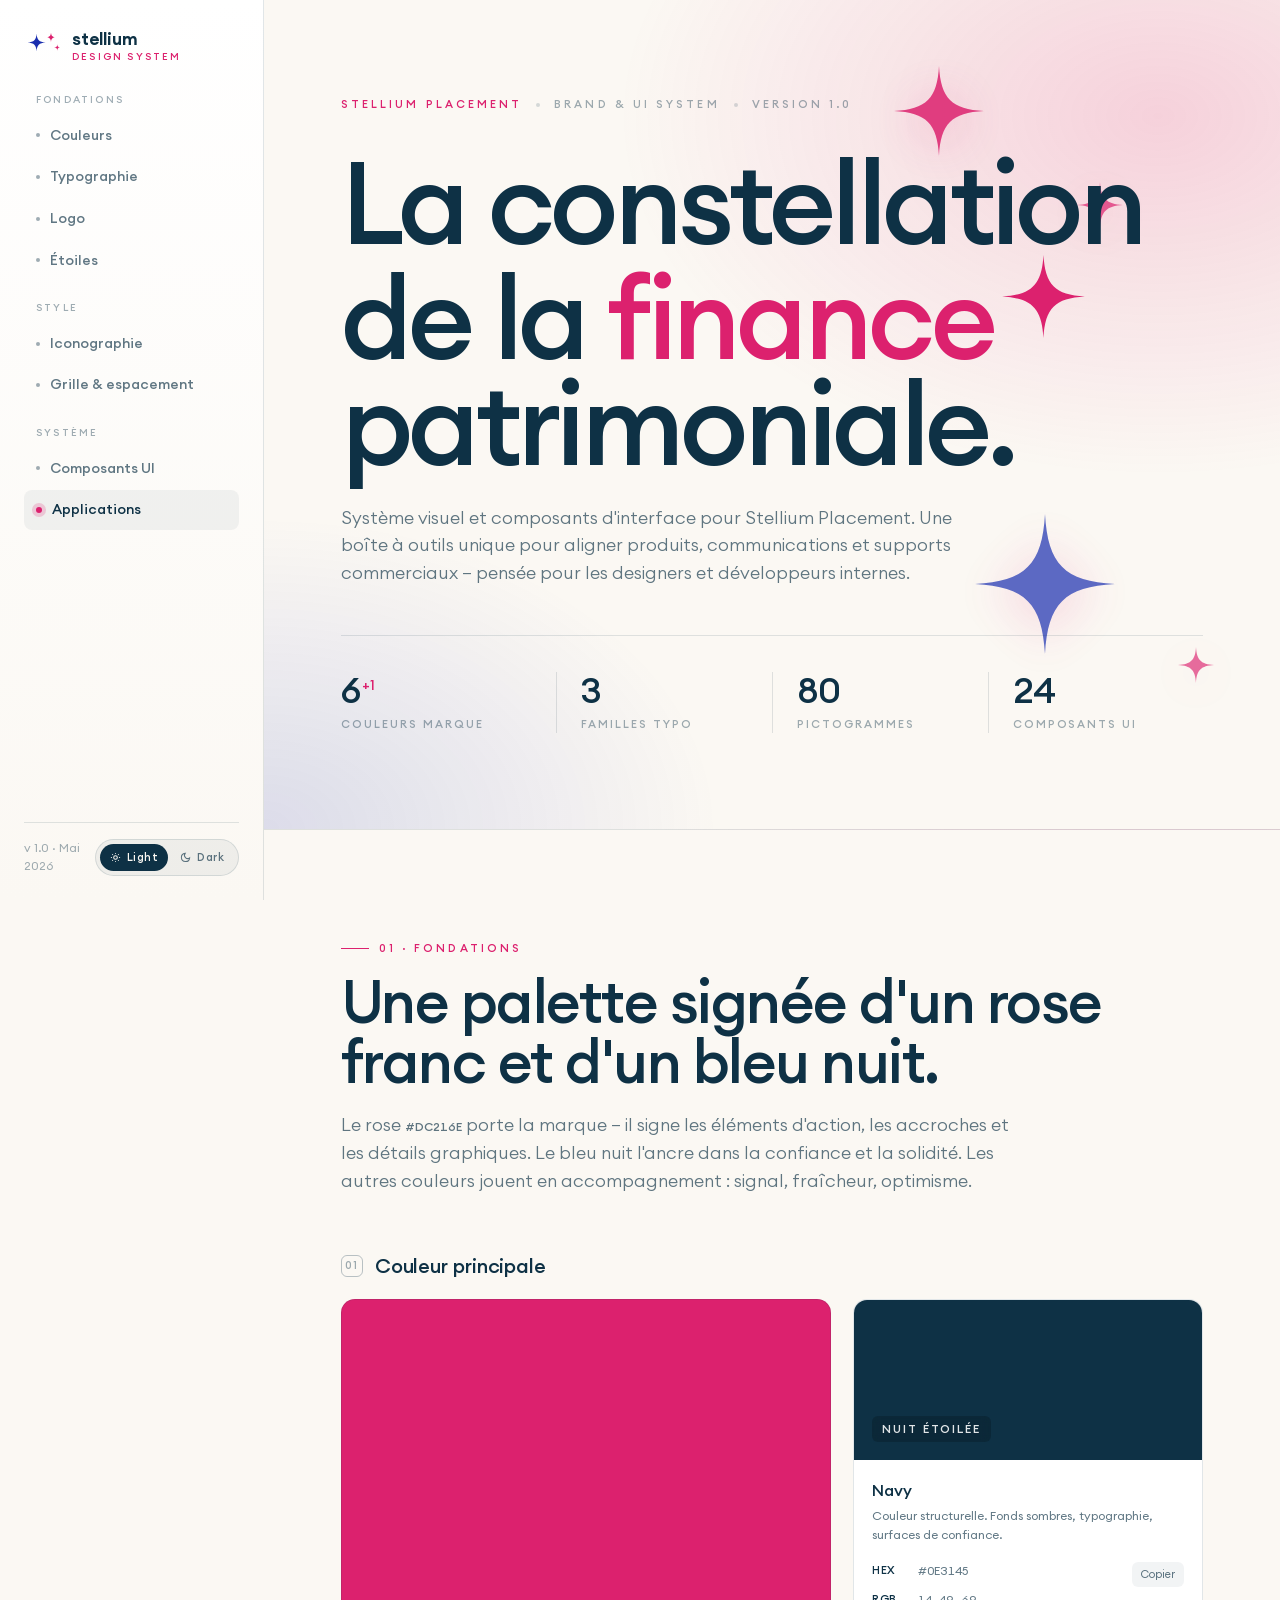
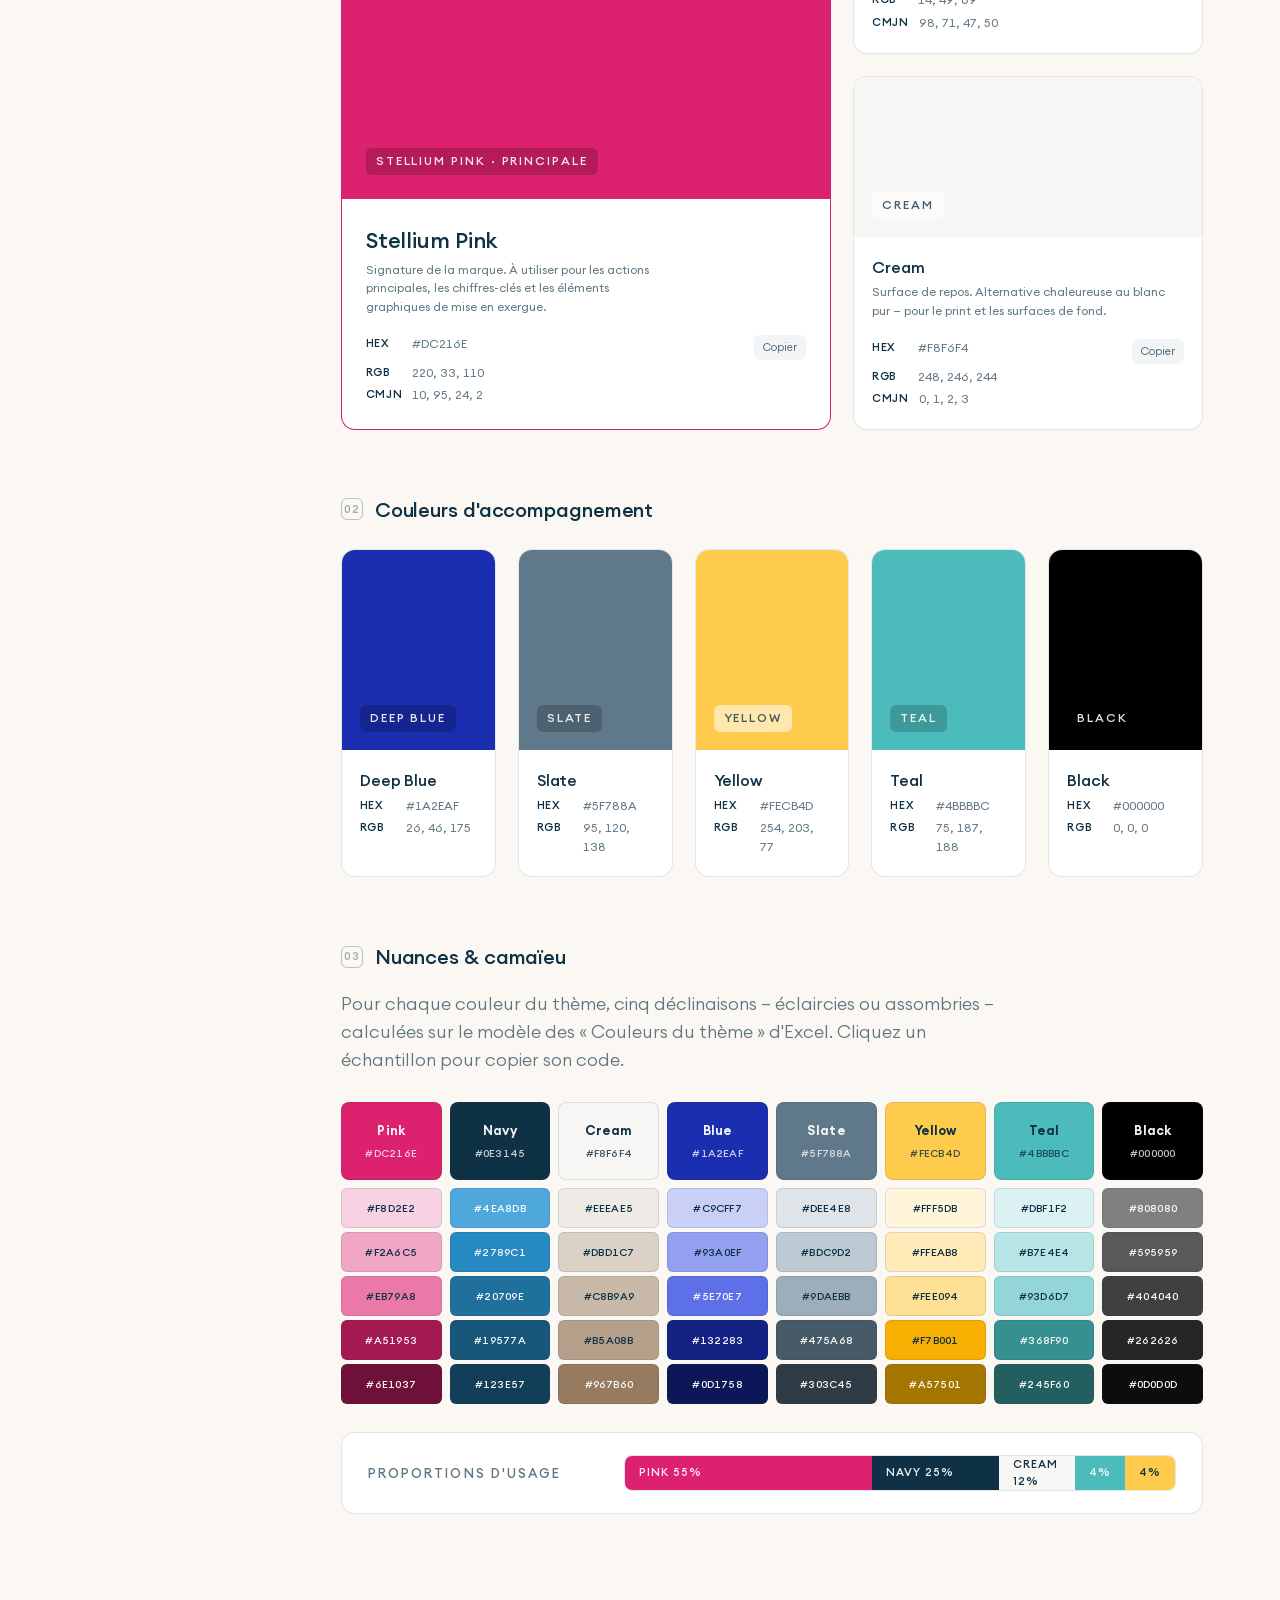
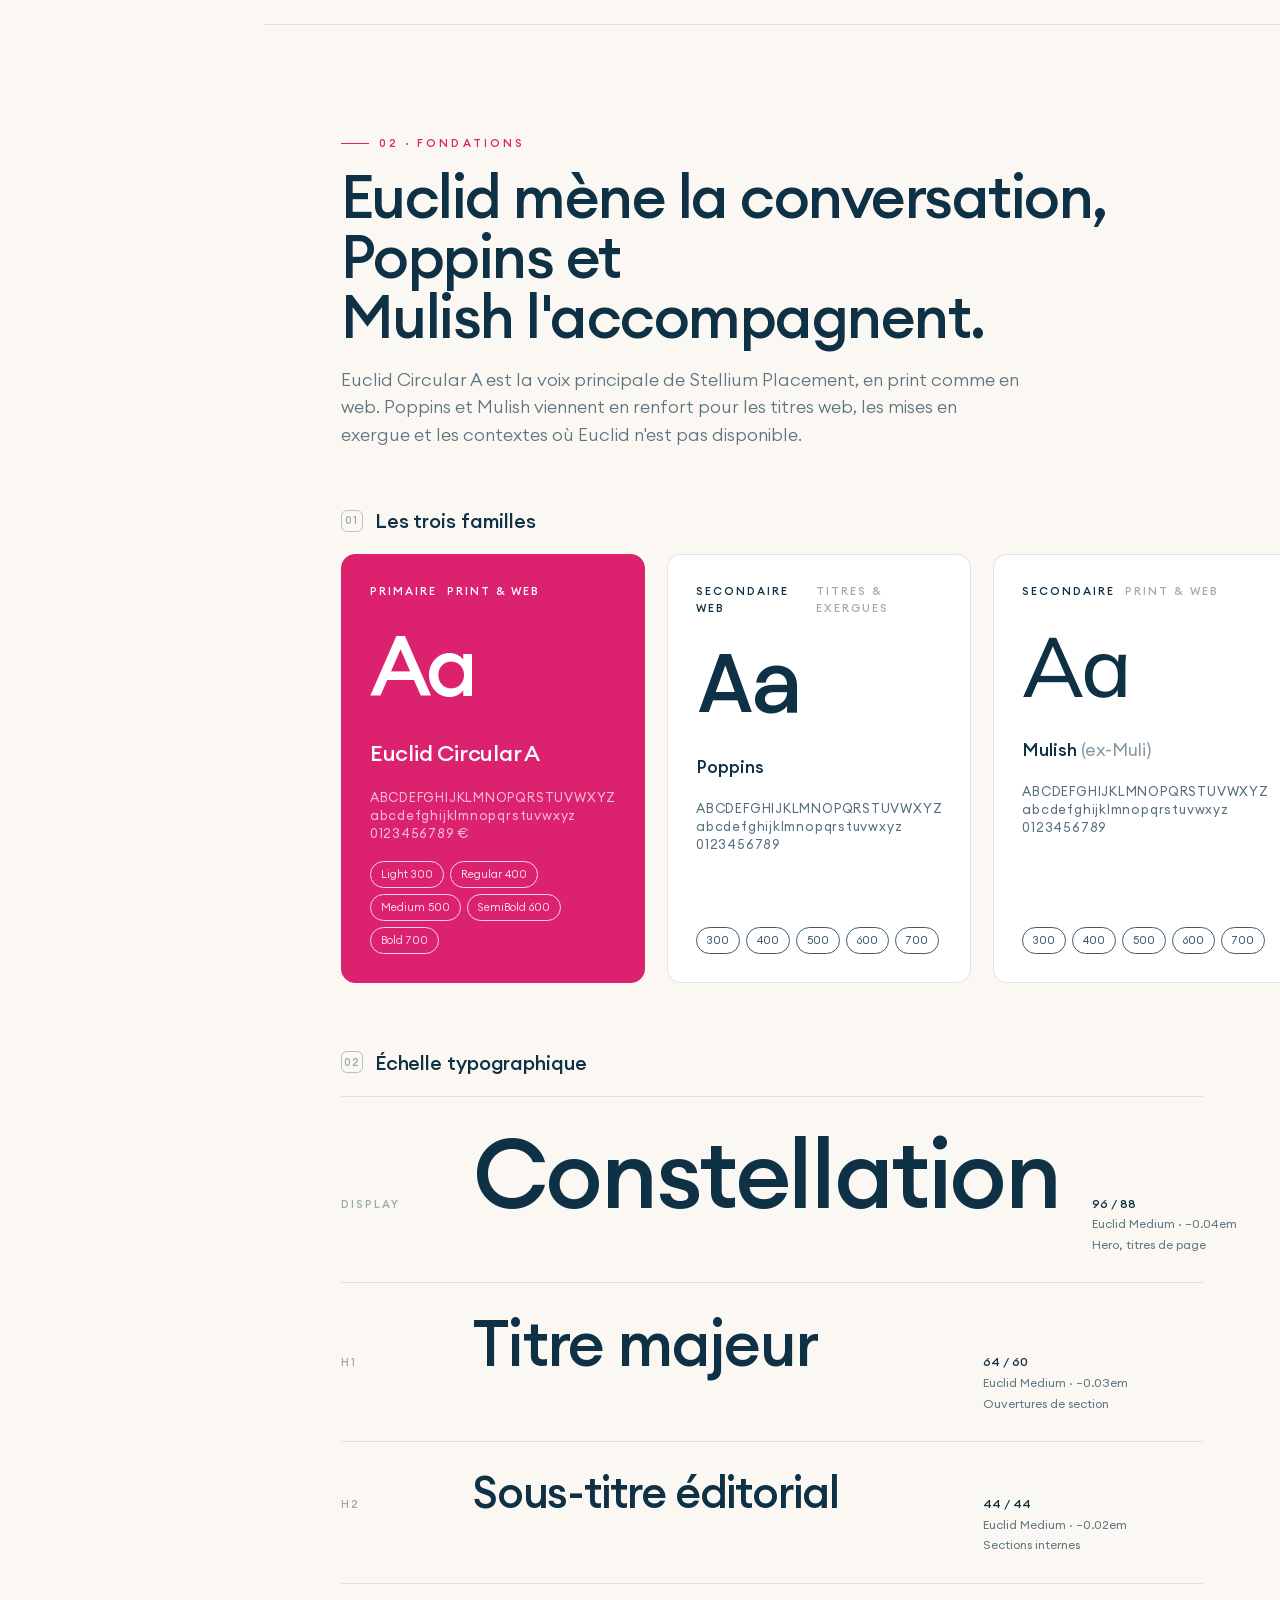
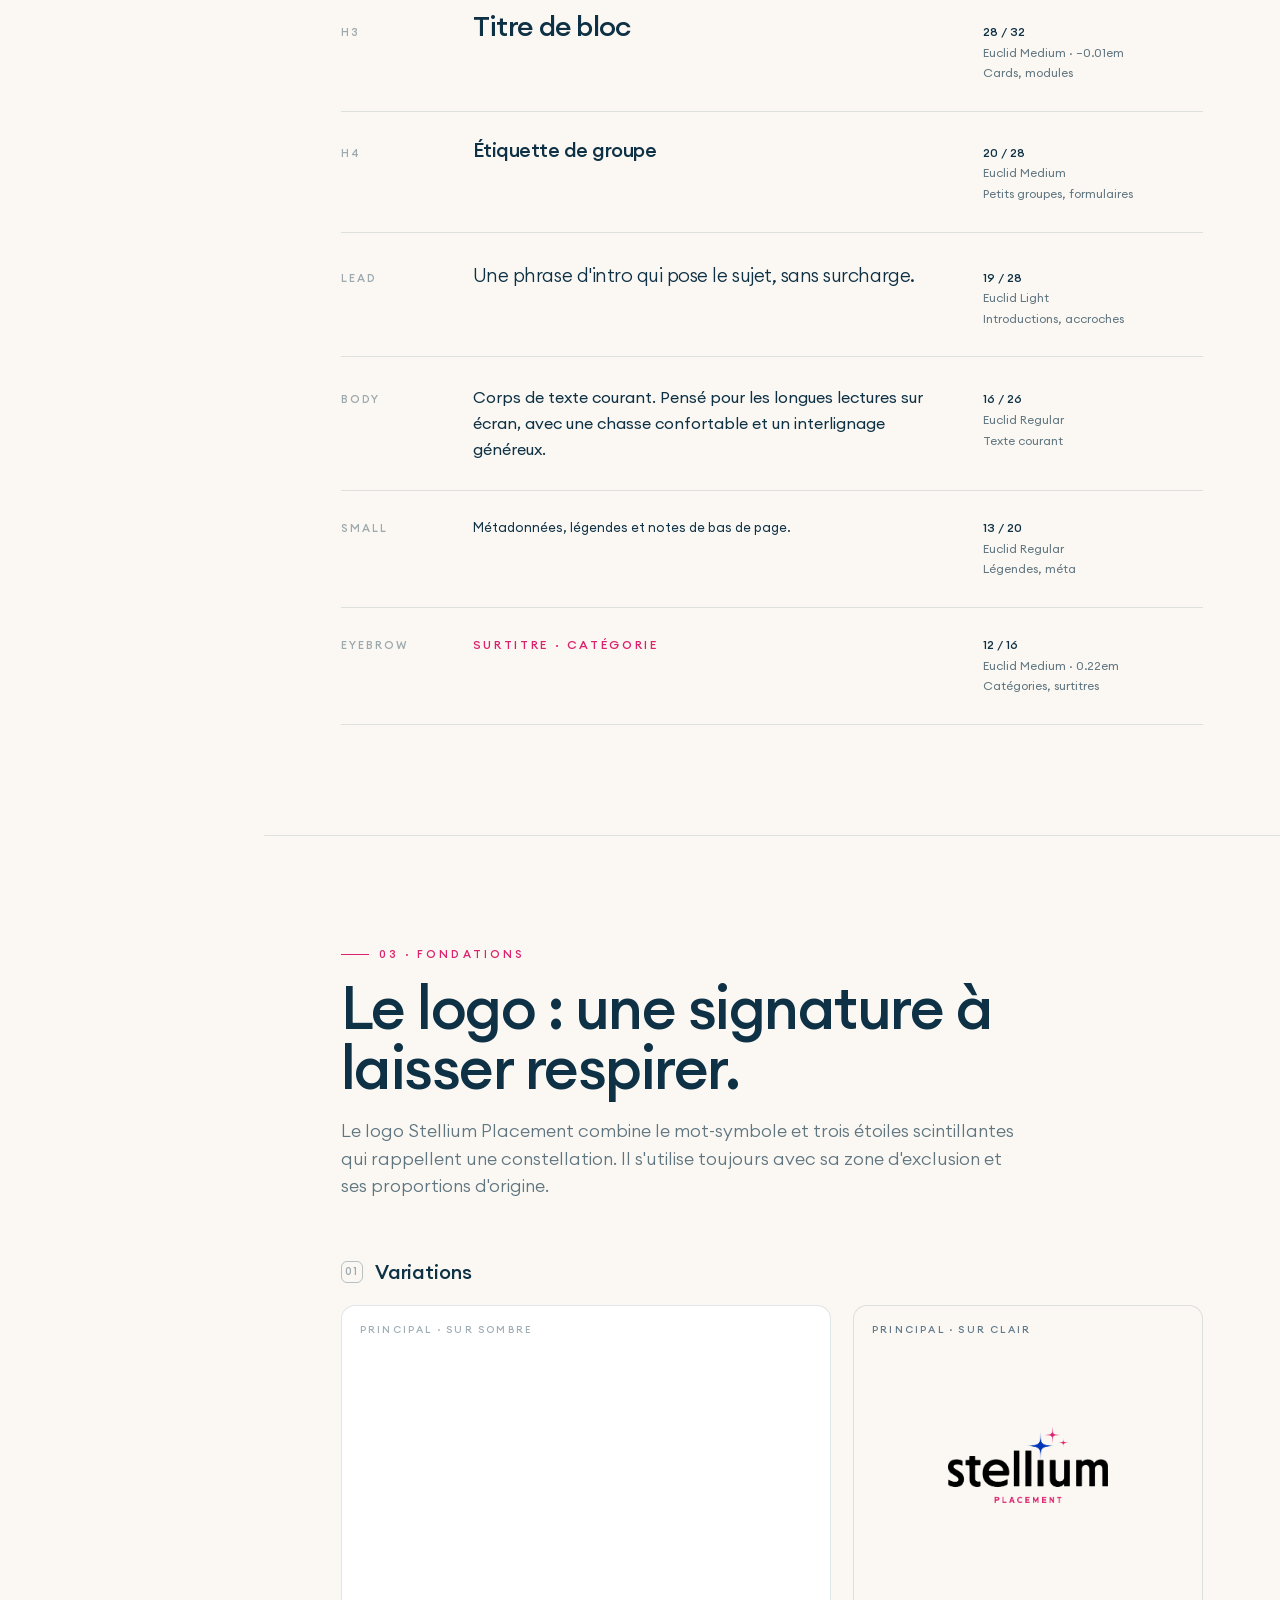
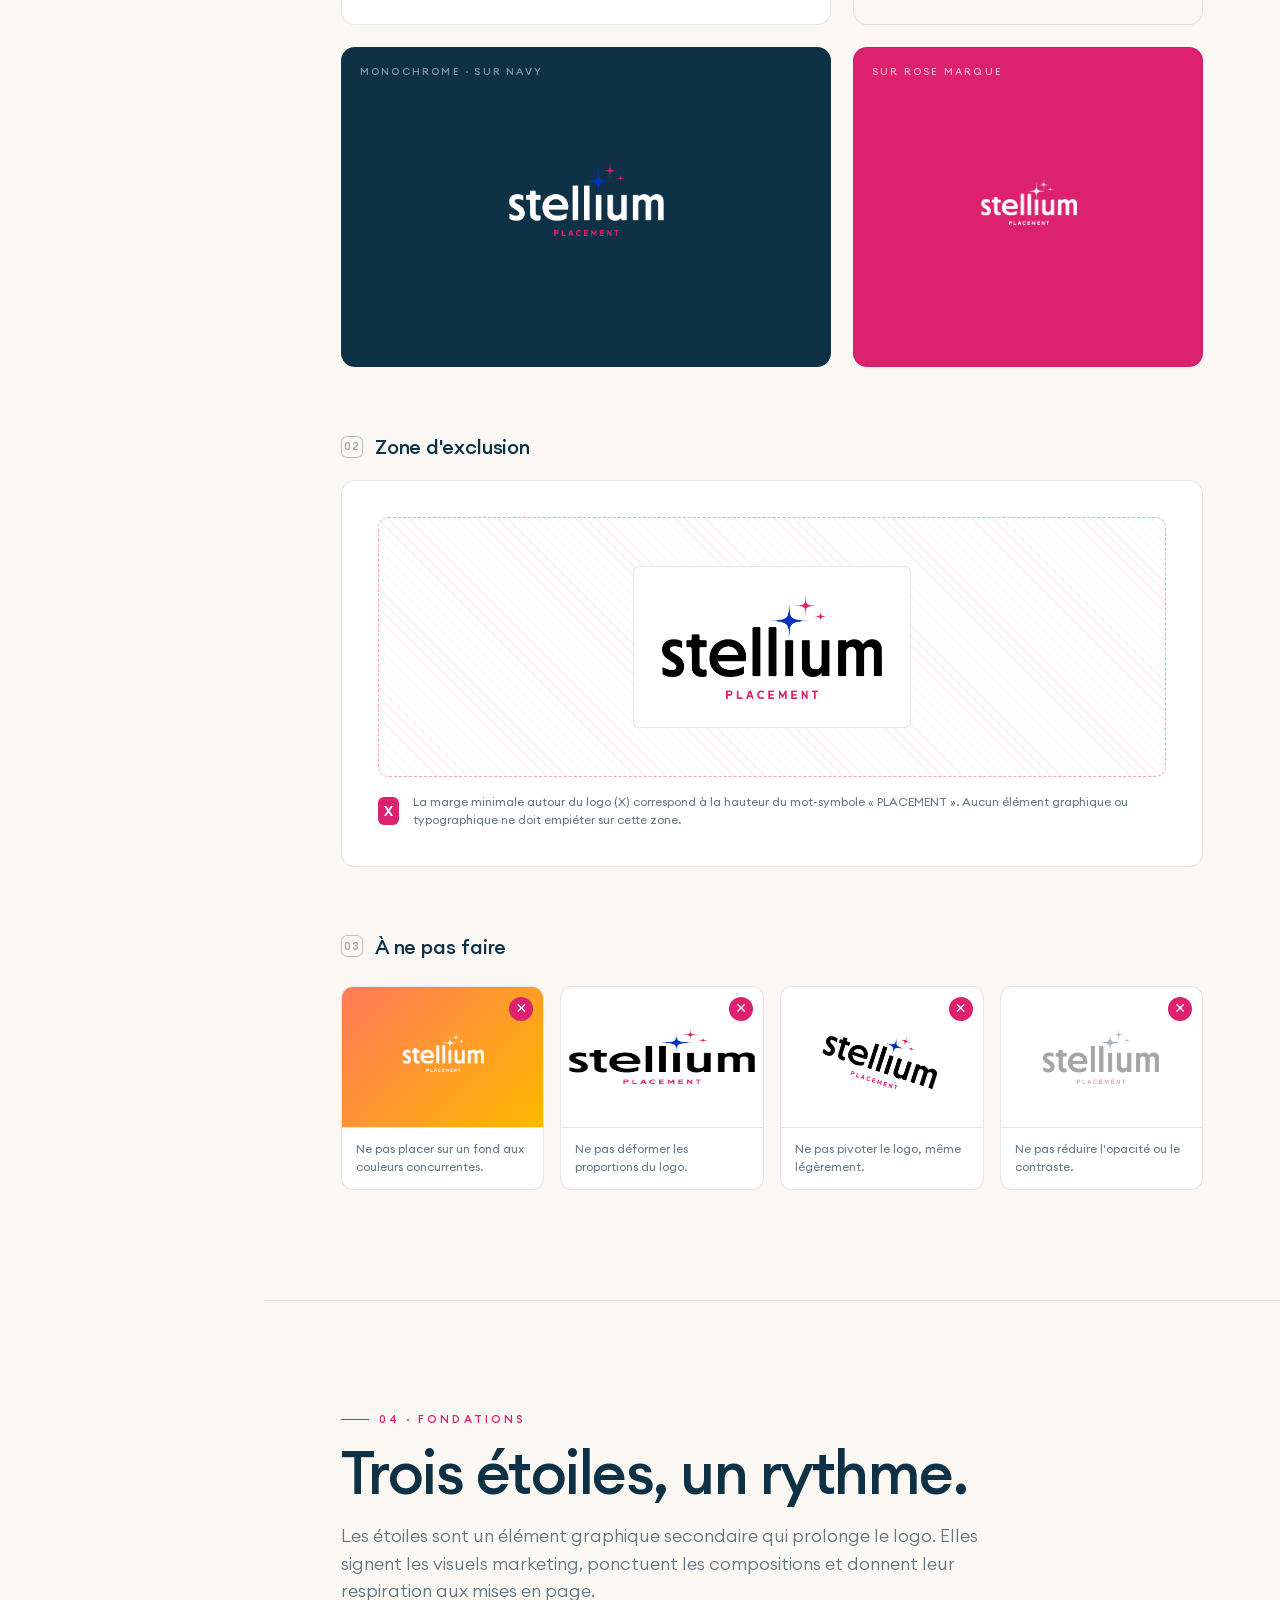
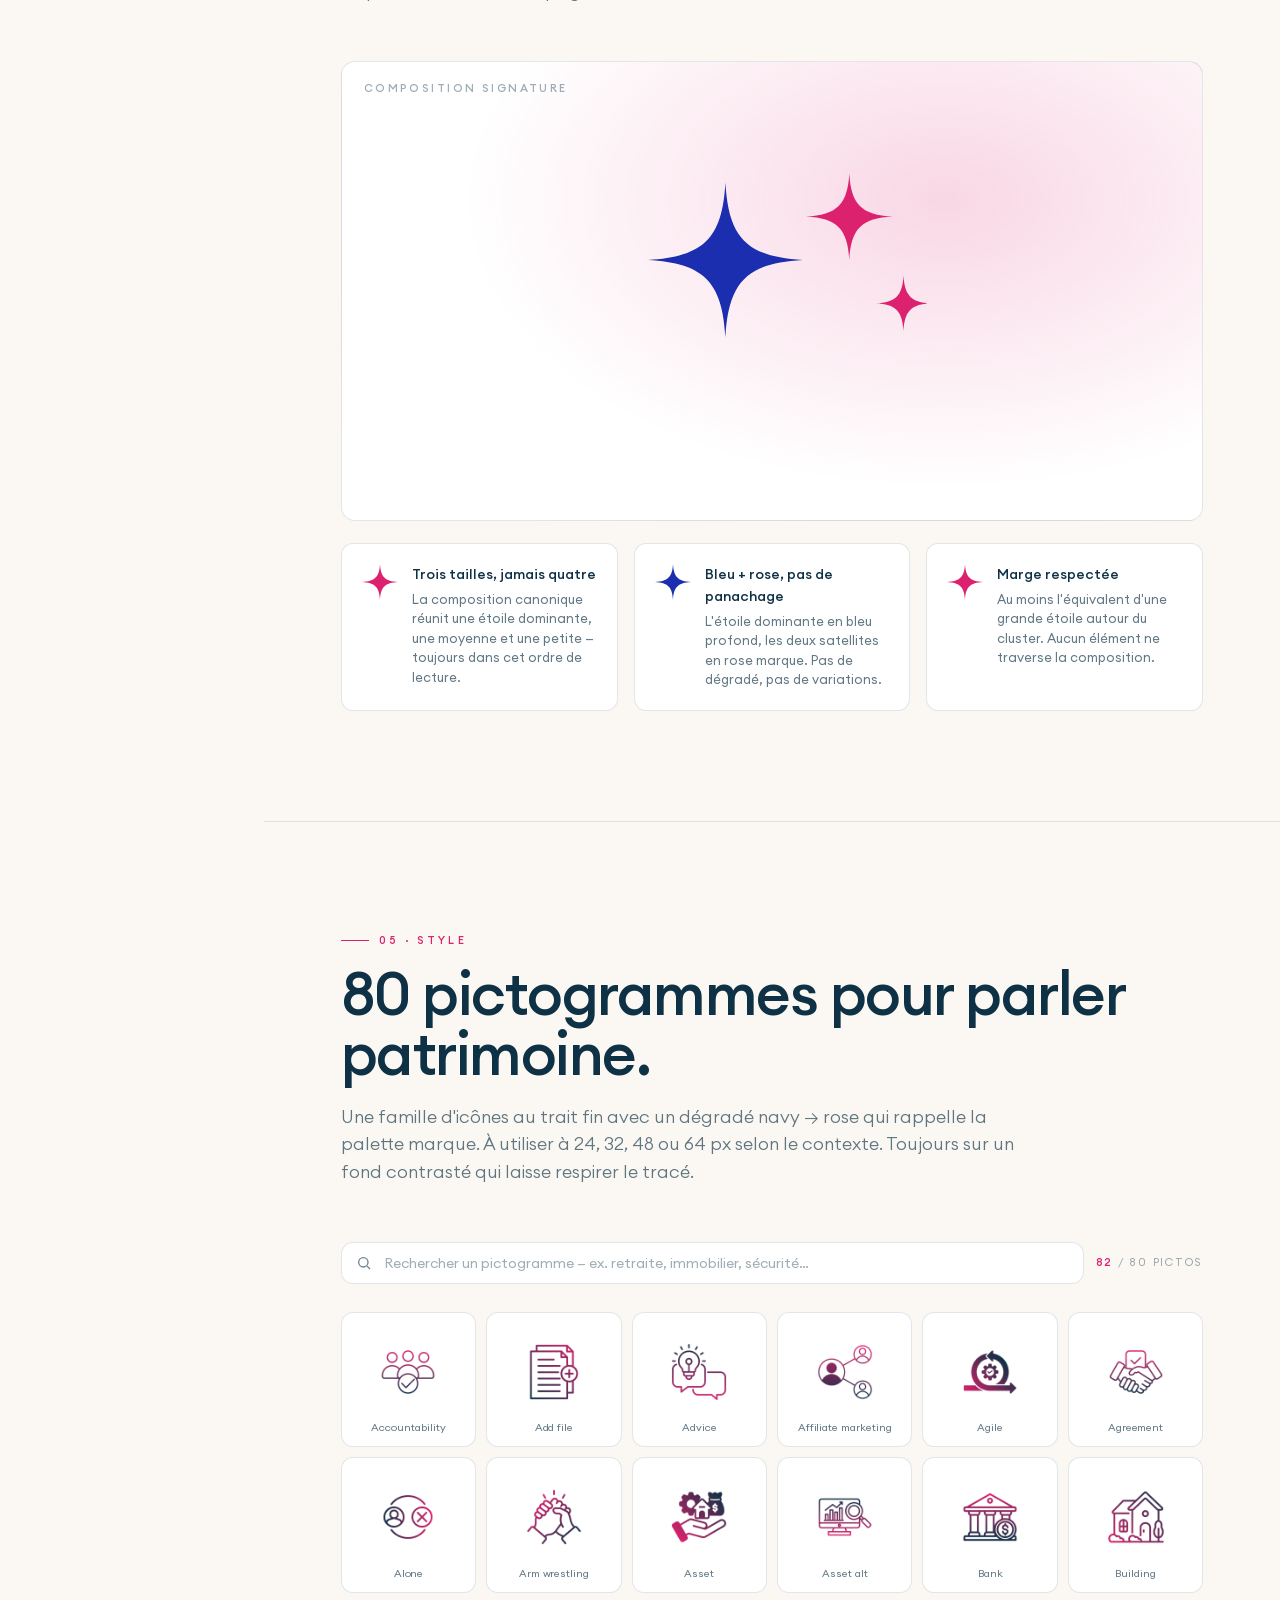
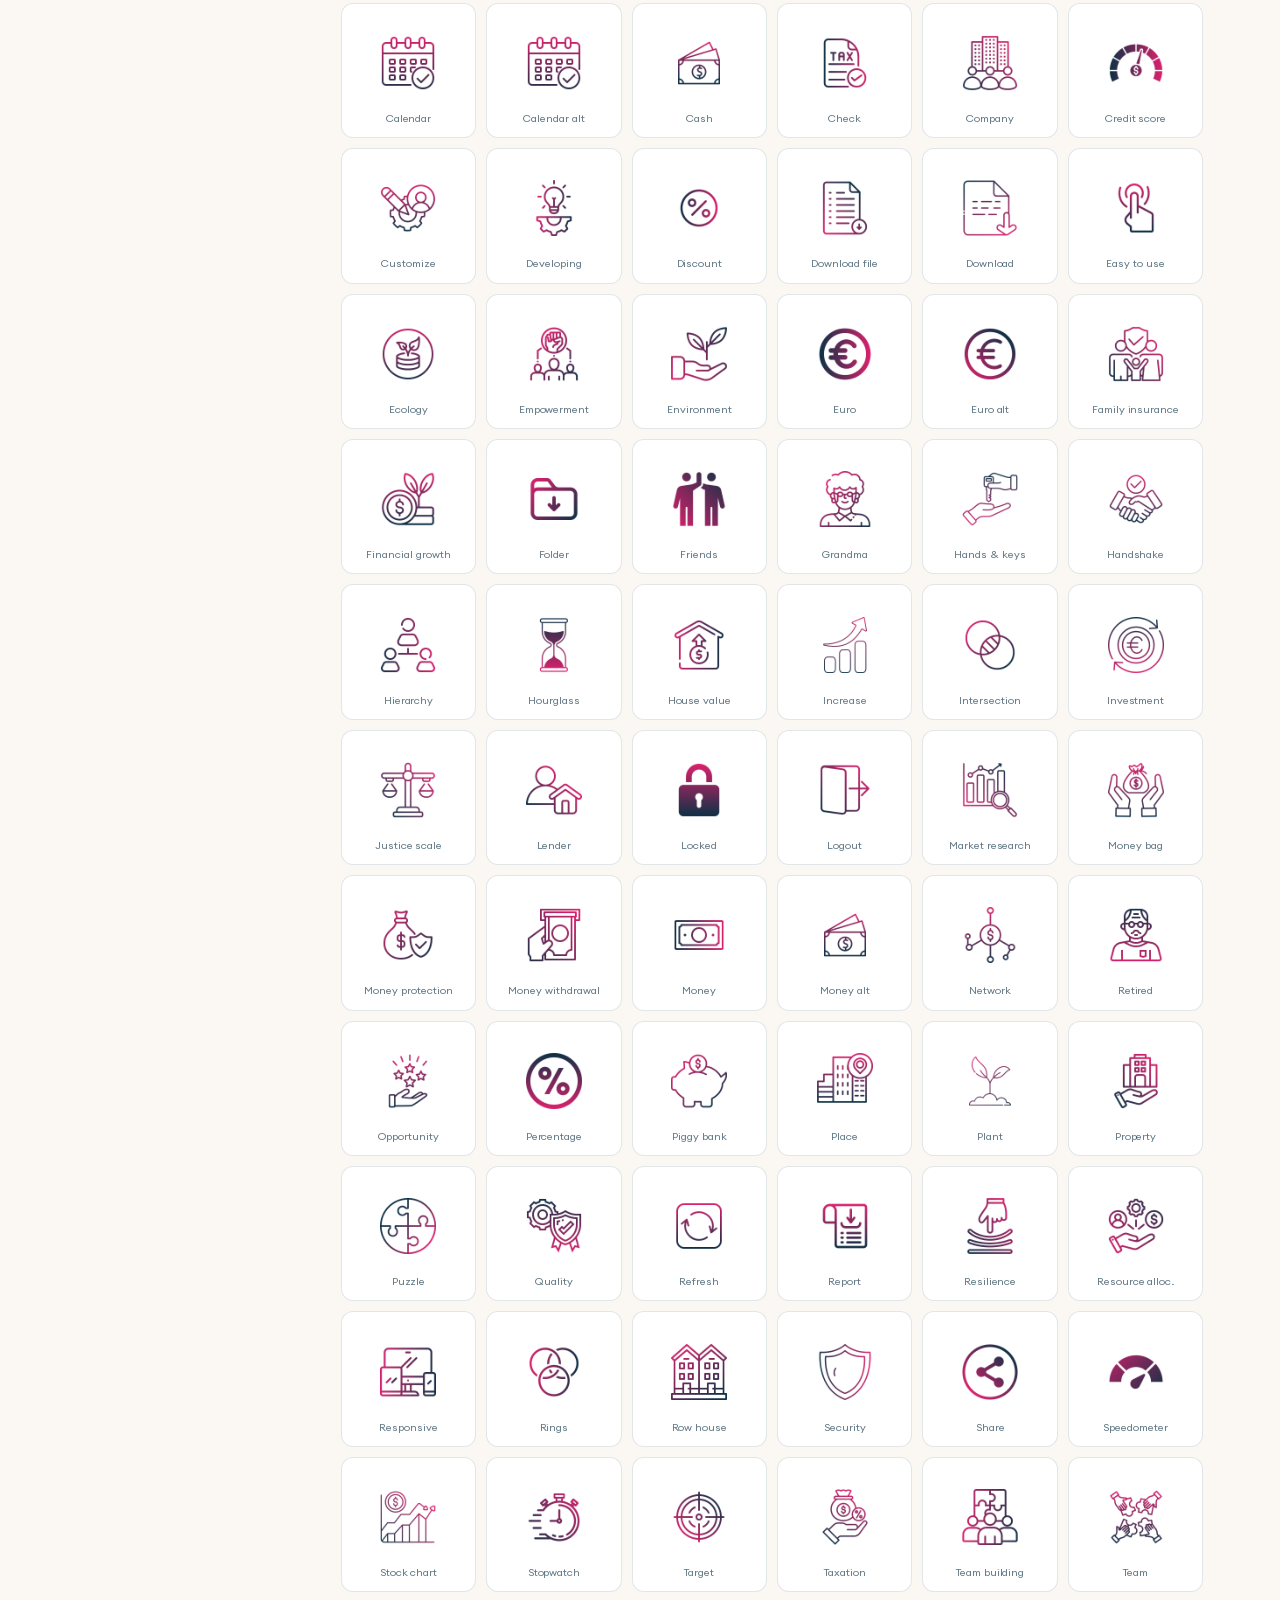
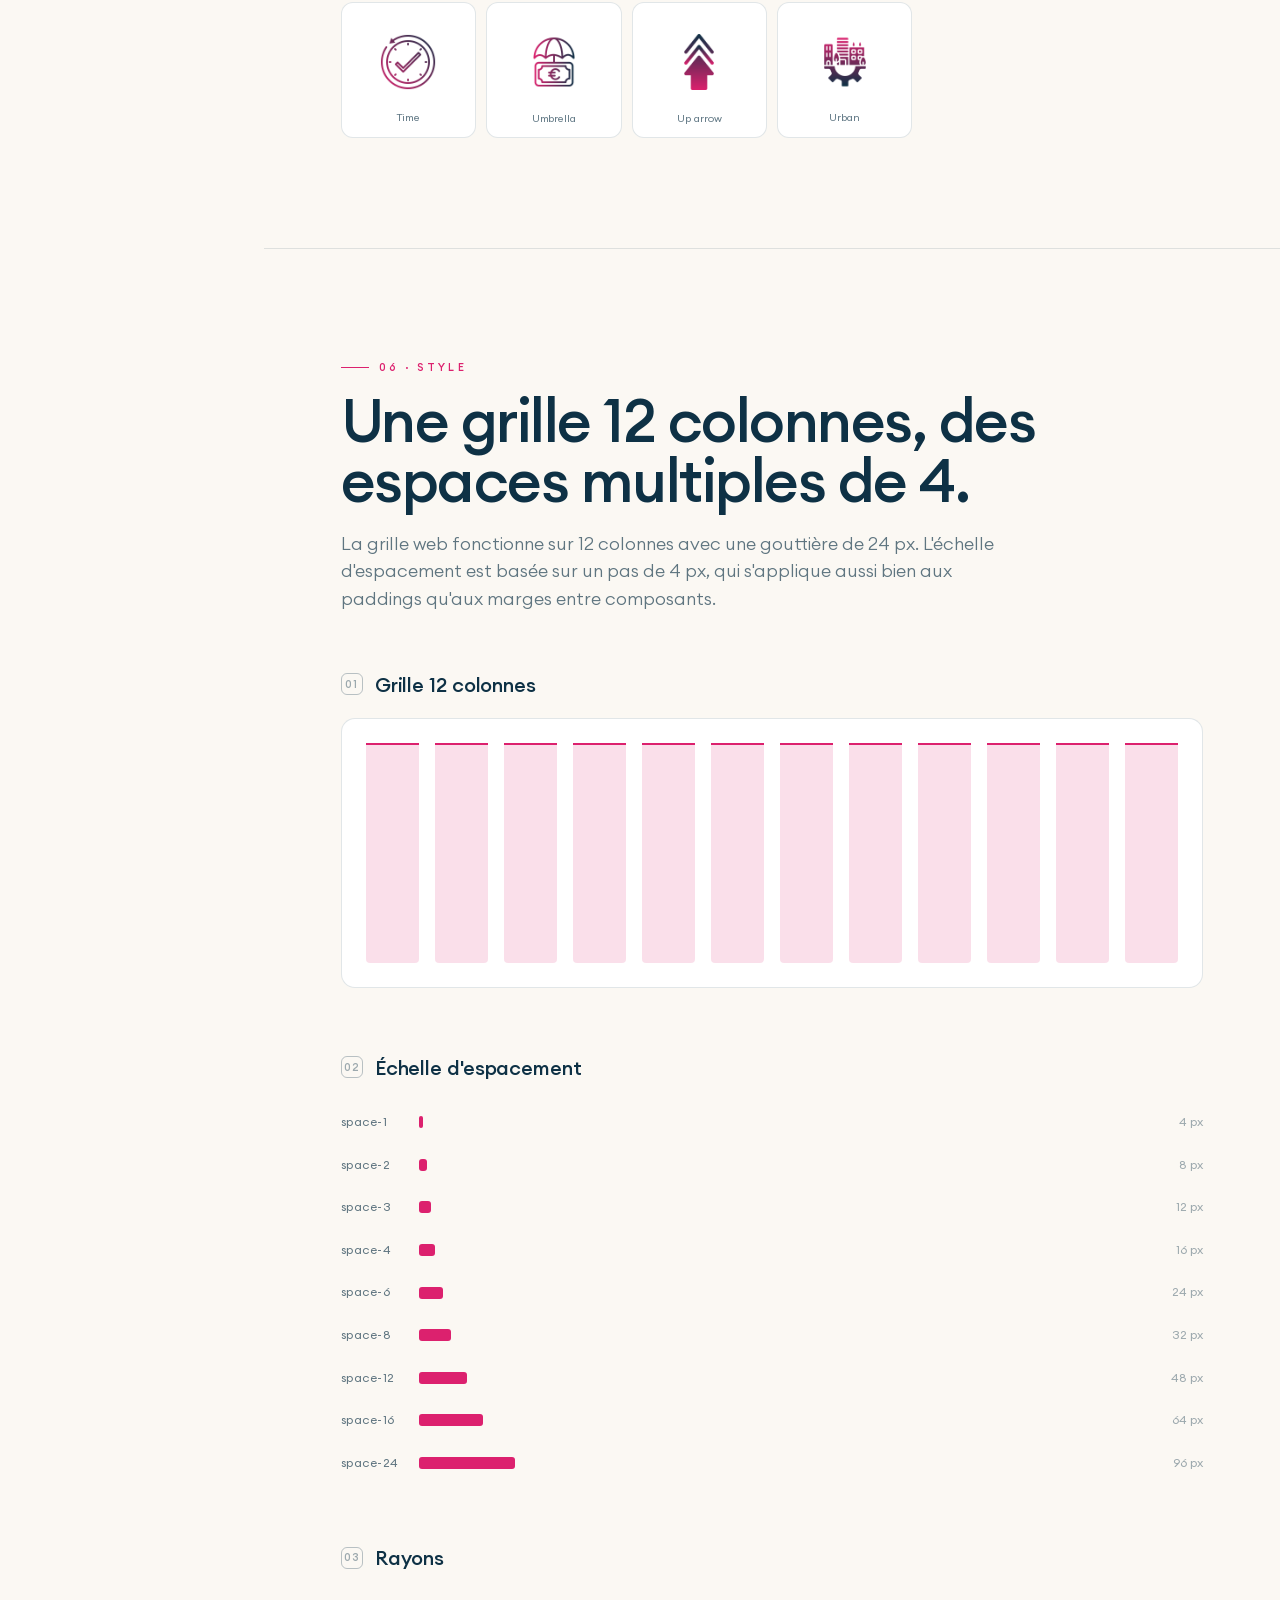
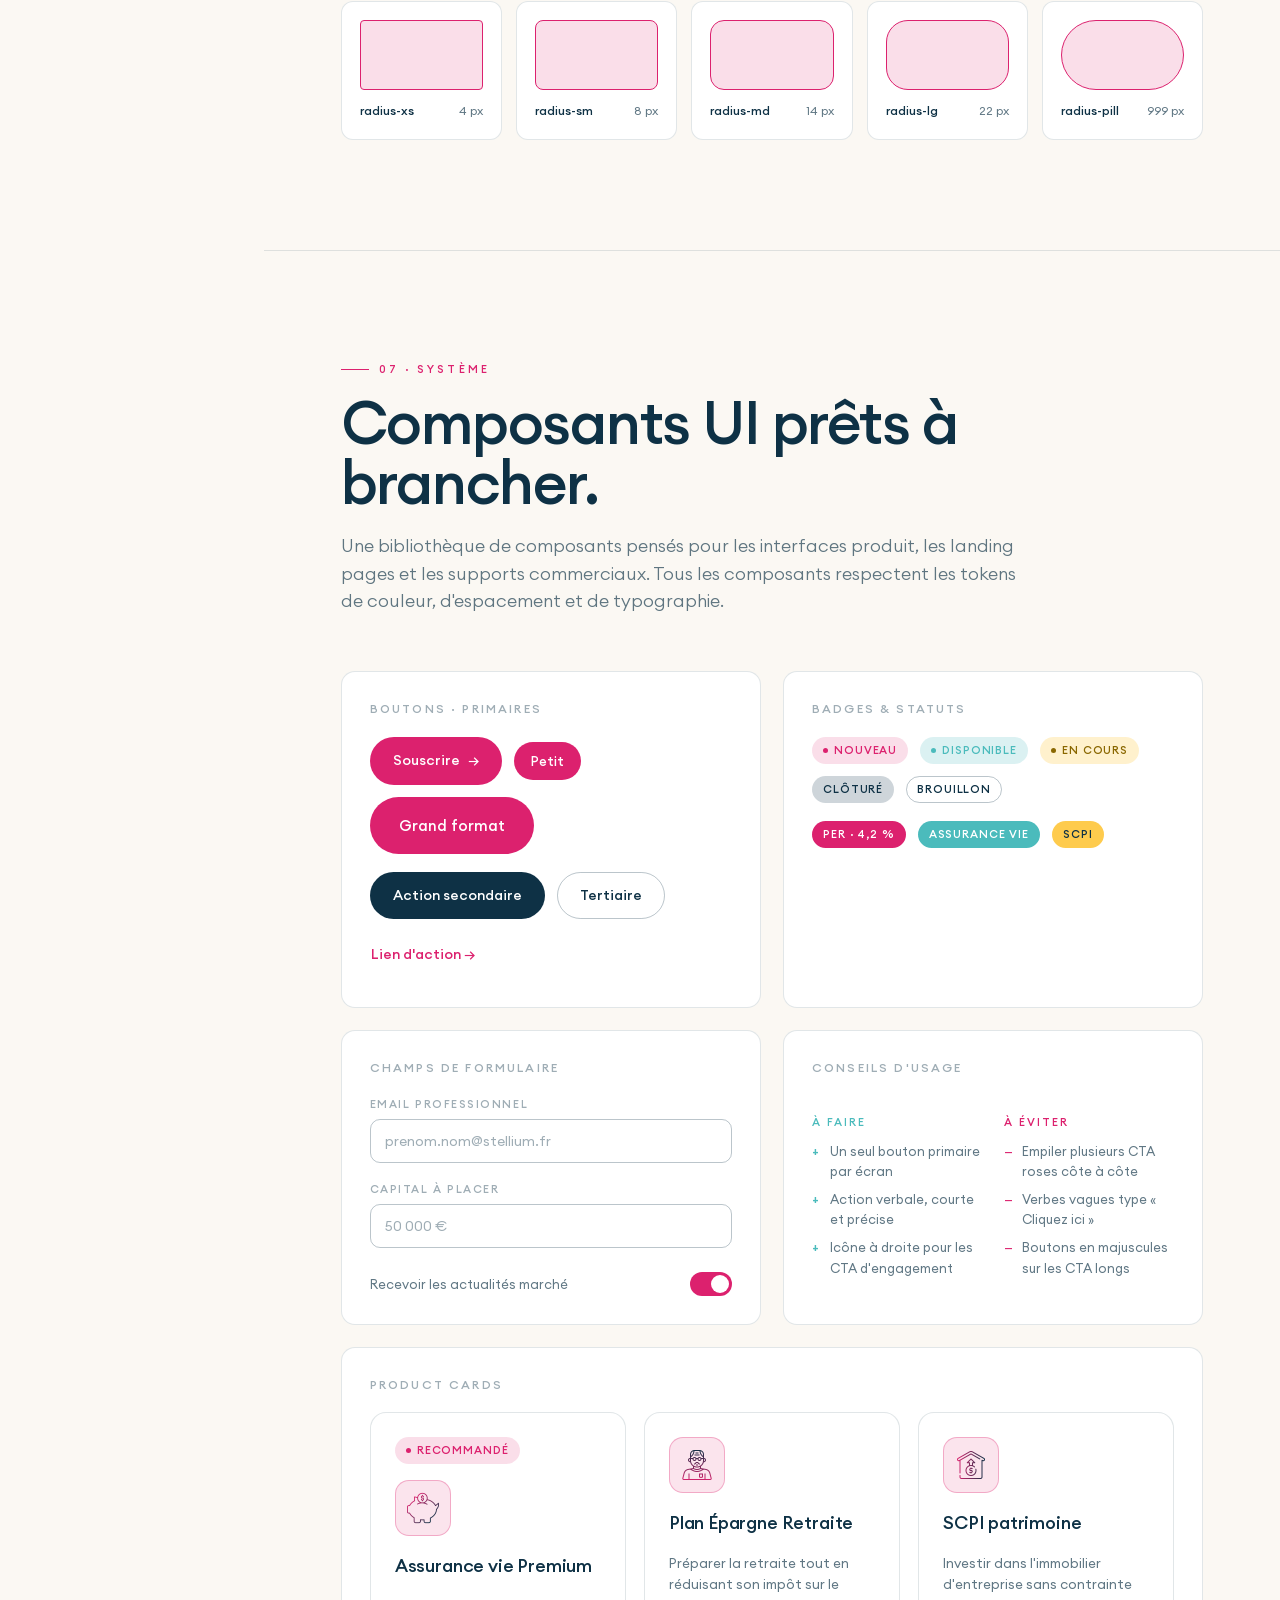
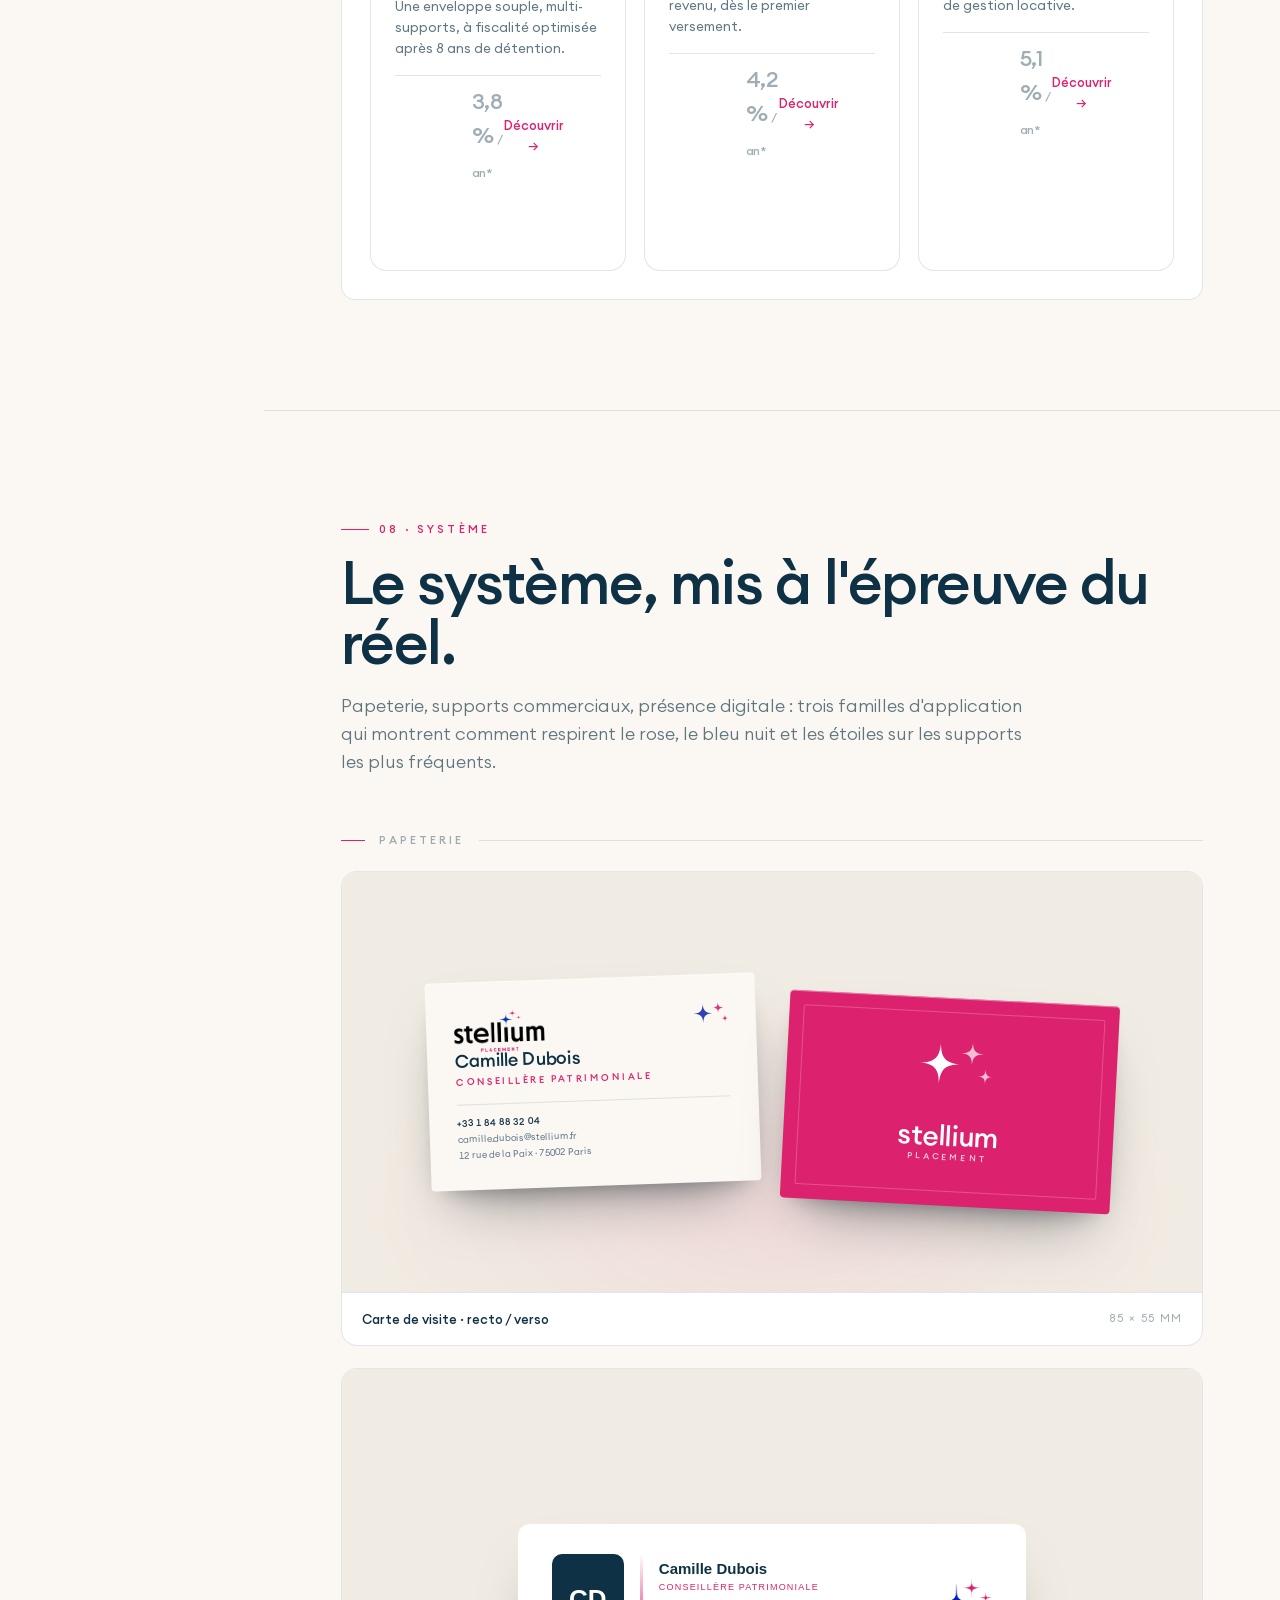
==== index.html @ 0d0d81c8 "Add PPTX deck asset and embed it in the offline bundle - assets/Masque-Stellium-Placement.pptx: the " ====
<!doctype html>
<html lang="fr" data-theme="light">
<head>
<meta charset="utf-8">
<meta name="viewport" content="width=device-width, initial-scale=1">
<title>Stellium Placement — Design System</title>
<link rel="preconnect" href="https://fonts.googleapis.com">
<link rel="preconnect" href="https://fonts.gstatic.com" crossorigin>
<link href="https://fonts.googleapis.com/css2?family=Poppins:wght@300;400;500;600;700&family=Mulish:wght@300;400;500;600;700&display=swap" rel="stylesheet">
<link rel="stylesheet" href="styles.css">
</head>
<body>

<!-- Reusable sparkle SVG symbols -->
<svg width="0" height="0" style="position:absolute" aria-hidden="true">
  <defs>
    <symbol id="sparkle" viewBox="0 0 100 100">
      <path d="M50 0 C52 36 64 48 100 50 C64 52 52 64 50 100 C48 64 36 52 0 50 C36 48 48 36 50 0 Z" fill="currentColor"/>
    </symbol>
    <symbol id="cluster" viewBox="0 0 200 160">
      <path d="M70 10 C72 46 84 58 120 60 C84 62 72 74 70 110 C68 74 56 62 20 60 C56 58 68 46 70 10 Z" fill="#1A2EAF"/>
      <path d="M150 4 C151 24 158 31 178 32 C158 33 151 40 150 60 C149 40 142 33 122 32 C142 31 149 24 150 4 Z" fill="#DC216E"/>
      <path d="M185 70 C185.7 83 190 87.4 203 88 C190 88.6 185.7 93 185 106 C184.3 93 180 88.6 167 88 C180 87.4 184.3 83 185 70 Z" fill="#DC216E"/>
    </symbol>
    <symbol id="cluster-mono" viewBox="0 0 200 160">
      <path d="M70 10 C72 46 84 58 120 60 C84 62 72 74 70 110 C68 74 56 62 20 60 C56 58 68 46 70 10 Z" fill="currentColor"/>
      <path d="M150 4 C151 24 158 31 178 32 C158 33 151 40 150 60 C149 40 142 33 122 32 C142 31 149 24 150 4 Z" fill="currentColor" opacity="0.7"/>
      <path d="M185 70 C185.7 83 190 87.4 203 88 C190 88.6 185.7 93 185 106 C184.3 93 180 88.6 167 88 C180 87.4 184.3 83 185 70 Z" fill="currentColor" opacity="0.7"/>
    </symbol>
  </defs>
</svg>

<div class="shell">

  <!-- ============================================================
       SIDEBAR
       ============================================================ -->
  <aside class="sidebar">
    <a class="brand-mark" href="#top">
      <span class="mark-wrap">
        <svg viewBox="0 0 200 160" width="36" height="36"><use href="#cluster"/></svg>
      </span>
      <span class="name">
        stellium
        <small>Design system</small>
      </span>
    </a>

    <nav>
      <ul class="nav-list" id="nav">
        <li class="group-label">Fondations</li>
        <li><a href="#colors">Couleurs</a></li>
        <li><a href="#type">Typographie</a></li>
        <li><a href="#logo">Logo</a></li>
        <li><a href="#sparkles">Étoiles</a></li>

        <li class="group-label">Style</li>
        <li><a href="#icons">Iconographie</a></li>
        <li><a href="#grid">Grille &amp; espacement</a></li>

        <li class="group-label">Système</li>
        <li><a href="#components">Composants UI</a></li>
        <li><a href="#applications">Applications</a></li>
      </ul>
    </nav>

    <div class="sidebar-foot">
      <span>v 1.0 · Mai 2026</span>
      <div class="theme-toggle" role="group" aria-label="Thème">
        <button data-theme-btn="light" class="is-active" title="Clair">
          <svg width="11" height="11" viewBox="0 0 24 24" fill="none" stroke="currentColor" stroke-width="2.2">
            <circle cx="12" cy="12" r="4"/>
            <path d="M12 2v2M12 20v2M4.93 4.93l1.41 1.41M17.66 17.66l1.41 1.41M2 12h2M20 12h2M4.93 19.07l1.41-1.41M17.66 6.34l1.41-1.41"/>
          </svg>
          Light
        </button>
        <button data-theme-btn="dark" title="Sombre">
          <svg width="11" height="11" viewBox="0 0 24 24" fill="none" stroke="currentColor" stroke-width="2.2">
            <path d="M21 12.79A9 9 0 1 1 11.21 3a7 7 0 0 0 9.79 9.79z"/>
          </svg>
          Dark
        </button>
      </div>
    </div>
  </aside>

  <main class="main" id="top">

    <!-- ============================================================
         HERO
         ============================================================ -->
    <header class="hero">
      <div class="hero-sparkles" aria-hidden="true">
        <svg class="s" style="top:8%; left:62%; width:90px; color:var(--sp-pink); opacity:.85" viewBox="0 0 100 100"><use href="#sparkle"/></svg>
        <svg class="s" style="top:22%; left:80%; width:46px; color:var(--sp-pink); opacity:.7" viewBox="0 0 100 100"><use href="#sparkle"/></svg>
        <svg class="s" style="top:62%; left:70%; width:140px; color:var(--sp-blue); opacity:.7" viewBox="0 0 100 100"><use href="#sparkle"/></svg>
        <svg class="s" style="top:78%; left:90%; width:36px; color:var(--sp-pink); opacity:.65" viewBox="0 0 100 100"><use href="#sparkle"/></svg>
      </div>
      <div class="hero-inner">
        <div class="meta">
          <b>Stellium Placement</b>
          <span class="dot"></span>
          <span>Brand &amp; UI System</span>
          <span class="dot"></span>
          <span>Version 1.0</span>
        </div>
        <h1>
          La constellation<br>
          de la <em>finance<svg class="sparkle-inline" viewBox="0 0 100 100"><use href="#sparkle"/></svg></em><br>
          patrimoniale.
        </h1>
        <p class="sub">
          Système visuel et composants d'interface pour Stellium Placement. Une boîte
          à outils unique pour aligner produits, communications et supports
          commerciaux — pensée pour les designers et développeurs internes.
        </p>
        <div class="hero-stats">
          <div>
            <div class="v">6<sup>+1</sup></div>
            <div class="l">Couleurs marque</div>
          </div>
          <div>
            <div class="v">3</div>
            <div class="l">Familles typo</div>
          </div>
          <div>
            <div class="v">80</div>
            <div class="l">Pictogrammes</div>
          </div>
          <div>
            <div class="v">24</div>
            <div class="l">Composants UI</div>
          </div>
        </div>
      </div>
    </header>

    <!-- ============================================================
         COLORS
         ============================================================ -->
    <section class="section" id="colors">
      <div class="eyebrow">01 · Fondations</div>
      <h2>Une palette signée d'un rose franc et d'un bleu nuit.</h2>
      <p class="lede">
        Le rose <code>#DC216E</code> porte la marque — il signe les éléments
        d'action, les accroches et les détails graphiques. Le bleu nuit
        l'ancre dans la confiance et la solidité. Les autres couleurs jouent
        en accompagnement : signal, fraîcheur, optimisme.
      </p>

      <h3><span class="num">01</span> Couleur principale</h3>
      <div class="color-grid primary">
        <div class="swatch primary" style="background:var(--sp-pink); color:#fff">
          <div class="chip" style="height:auto; flex:1; min-height:300px; background:var(--sp-pink)">
            <div class="label">Stellium Pink · Principale</div>
          </div>
          <div class="body" style="background:var(--surface); color:var(--ink)">
            <div class="name">Stellium Pink</div>
            <div class="note">Signature de la marque. À utiliser pour les actions principales, les chiffres-clés et les éléments graphiques de mise en exergue.</div>
            <div class="tokens">
              <div><b>HEX</b><span>#DC216E</span><button class="copy-chip" data-copy="#DC216E">Copier</button></div>
              <div><b>RGB</b><span>220, 33, 110</span></div>
              <div><b>CMJN</b><span>10, 95, 24, 2</span></div>
            </div>
          </div>
        </div>

        <div style="display:grid; gap:22px">
          <div class="swatch">
            <div class="chip" style="background:var(--sp-navy); height:160px;">
              <div class="label">Nuit étoilée</div>
            </div>
            <div class="body">
              <div class="name">Navy</div>
              <div class="note">Couleur structurelle. Fonds sombres, typographie, surfaces de confiance.</div>
              <div class="tokens">
                <div><b>HEX</b><span>#0E3145</span><button class="copy-chip" data-copy="#0E3145">Copier</button></div>
                <div><b>RGB</b><span>14, 49, 69</span></div>
                <div><b>CMJN</b><span>98, 71, 47, 50</span></div>
              </div>
            </div>
          </div>

          <div class="swatch on-light">
            <div class="chip" style="background:var(--sp-cream); height:160px;">
              <div class="label">Cream</div>
            </div>
            <div class="body">
              <div class="name">Cream</div>
              <div class="note">Surface de repos. Alternative chaleureuse au blanc pur — pour le print et les surfaces de fond.</div>
              <div class="tokens">
                <div><b>HEX</b><span>#F8F6F4</span><button class="copy-chip" data-copy="#F8F6F4">Copier</button></div>
                <div><b>RGB</b><span>248, 246, 244</span></div>
                <div><b>CMJN</b><span>0, 1, 2, 3</span></div>
              </div>
            </div>
          </div>
        </div>
      </div>

      <h3 style="margin-top:64px"><span class="num">02</span> Couleurs d'accompagnement</h3>
      <div class="color-grid secondary">
        <div class="swatch">
          <div class="chip" style="background:#1A2EAF"><div class="label">Deep Blue</div></div>
          <div class="body">
            <div class="name">Deep Blue</div>
            <div class="tokens">
              <div><b>HEX</b><span>#1A2EAF</span></div>
              <div><b>RGB</b><span>26, 46, 175</span></div>
            </div>
          </div>
        </div>
        <div class="swatch">
          <div class="chip" style="background:#5f788a"><div class="label">Slate</div></div>
          <div class="body">
            <div class="name">Slate</div>
            <div class="tokens">
              <div><b>HEX</b><span>#5F788A</span></div>
              <div><b>RGB</b><span>95, 120, 138</span></div>
            </div>
          </div>
        </div>
        <div class="swatch on-light">
          <div class="chip" style="background:#FECB4D"><div class="label">Yellow</div></div>
          <div class="body">
            <div class="name">Yellow</div>
            <div class="tokens">
              <div><b>HEX</b><span>#FECB4D</span></div>
              <div><b>RGB</b><span>254, 203, 77</span></div>
            </div>
          </div>
        </div>
        <div class="swatch">
          <div class="chip" style="background:#4BBBBC"><div class="label">Teal</div></div>
          <div class="body">
            <div class="name">Teal</div>
            <div class="tokens">
              <div><b>HEX</b><span>#4BBBBC</span></div>
              <div><b>RGB</b><span>75, 187, 188</span></div>
            </div>
          </div>
        </div>
        <div class="swatch">
          <div class="chip" style="background:#000000"><div class="label">Black</div></div>
          <div class="body">
            <div class="name">Black</div>
            <div class="tokens">
              <div><b>HEX</b><span>#000000</span></div>
              <div><b>RGB</b><span>0, 0, 0</span></div>
            </div>
          </div>
        </div>
      </div>

      <h3 style="margin-top:64px"><span class="num">03</span> Nuances &amp; camaïeu</h3>
      <p class="lede" style="margin-bottom:28px; max-width:60ch">Pour chaque couleur du thème, cinq déclinaisons — éclaircies ou assombries — calculées sur le modèle des « Couleurs du thème » d'Excel. Cliquez un échantillon pour copier son code.</p>
      <div class="ramp-grid">
        <div class="ramp-col">
          <button class="ramp-cell ramp-base" style="background:#DC216E; color:rgba(255,255,255,0.95)" data-copy="#DC216E">
            <span class="rc-name">Pink</span>
            <span class="rc-hex">#DC216E</span>
          </button>
          <button class="ramp-cell" style="background:#F8D2E2; color:#0E3145" data-copy="#F8D2E2" title="Lighter 80%">#F8D2E2</button>
          <button class="ramp-cell" style="background:#F2A6C5; color:#0E3145" data-copy="#F2A6C5" title="Lighter 60%">#F2A6C5</button>
          <button class="ramp-cell" style="background:#EB79A8; color:#0E3145" data-copy="#EB79A8" title="Lighter 40%">#EB79A8</button>
          <button class="ramp-cell" style="background:#A51953; color:rgba(255,255,255,0.95)" data-copy="#A51953" title="Darker 25%">#A51953</button>
          <button class="ramp-cell" style="background:#6E1037; color:rgba(255,255,255,0.95)" data-copy="#6E1037" title="Darker 50%">#6E1037</button>
        </div>
        <div class="ramp-col">
          <button class="ramp-cell ramp-base" style="background:#0E3145; color:rgba(255,255,255,0.95)" data-copy="#0E3145">
            <span class="rc-name">Navy</span>
            <span class="rc-hex">#0E3145</span>
          </button>
          <button class="ramp-cell" style="background:#4EA8DB; color:rgba(255,255,255,0.95)" data-copy="#4EA8DB" title="Lighter 50%">#4EA8DB</button>
          <button class="ramp-cell" style="background:#2789C1; color:rgba(255,255,255,0.95)" data-copy="#2789C1" title="Lighter 35%">#2789C1</button>
          <button class="ramp-cell" style="background:#20709E; color:rgba(255,255,255,0.95)" data-copy="#20709E" title="Lighter 25%">#20709E</button>
          <button class="ramp-cell" style="background:#19577A; color:rgba(255,255,255,0.95)" data-copy="#19577A" title="Lighter 15%">#19577A</button>
          <button class="ramp-cell" style="background:#123E57; color:rgba(255,255,255,0.95)" data-copy="#123E57" title="Lighter 5%">#123E57</button>
        </div>
        <div class="ramp-col">
          <button class="ramp-cell ramp-base" style="background:#F8F6F4; color:#0E3145" data-copy="#F8F6F4">
            <span class="rc-name">Cream</span>
            <span class="rc-hex">#F8F6F4</span>
          </button>
          <button class="ramp-cell" style="background:#EEEAE5; color:#0E3145" data-copy="#EEEAE5" title="Darker 5%">#EEEAE5</button>
          <button class="ramp-cell" style="background:#DBD1C7; color:#0E3145" data-copy="#DBD1C7" title="Darker 15%">#DBD1C7</button>
          <button class="ramp-cell" style="background:#C8B9A9; color:#0E3145" data-copy="#C8B9A9" title="Darker 25%">#C8B9A9</button>
          <button class="ramp-cell" style="background:#B5A08B; color:#0E3145" data-copy="#B5A08B" title="Darker 35%">#B5A08B</button>
          <button class="ramp-cell" style="background:#967B60; color:rgba(255,255,255,0.95)" data-copy="#967B60" title="Darker 50%">#967B60</button>
        </div>
        <div class="ramp-col">
          <button class="ramp-cell ramp-base" style="background:#1A2EAF; color:rgba(255,255,255,0.95)" data-copy="#1A2EAF">
            <span class="rc-name">Blue</span>
            <span class="rc-hex">#1A2EAF</span>
          </button>
          <button class="ramp-cell" style="background:#C9CFF7; color:#0E3145" data-copy="#C9CFF7" title="Lighter 80%">#C9CFF7</button>
          <button class="ramp-cell" style="background:#93A0EF; color:#0E3145" data-copy="#93A0EF" title="Lighter 60%">#93A0EF</button>
          <button class="ramp-cell" style="background:#5E70E7; color:rgba(255,255,255,0.95)" data-copy="#5E70E7" title="Lighter 40%">#5E70E7</button>
          <button class="ramp-cell" style="background:#132283; color:rgba(255,255,255,0.95)" data-copy="#132283" title="Darker 25%">#132283</button>
          <button class="ramp-cell" style="background:#0D1758; color:rgba(255,255,255,0.95)" data-copy="#0D1758" title="Darker 50%">#0D1758</button>
        </div>
        <div class="ramp-col">
          <button class="ramp-cell ramp-base" style="background:#5F788A; color:rgba(255,255,255,0.95)" data-copy="#5F788A">
            <span class="rc-name">Slate</span>
            <span class="rc-hex">#5F788A</span>
          </button>
          <button class="ramp-cell" style="background:#DEE4E8; color:#0E3145" data-copy="#DEE4E8" title="Lighter 80%">#DEE4E8</button>
          <button class="ramp-cell" style="background:#BDC9D2; color:#0E3145" data-copy="#BDC9D2" title="Lighter 60%">#BDC9D2</button>
          <button class="ramp-cell" style="background:#9DAEBB; color:#0E3145" data-copy="#9DAEBB" title="Lighter 40%">#9DAEBB</button>
          <button class="ramp-cell" style="background:#475A68; color:rgba(255,255,255,0.95)" data-copy="#475A68" title="Darker 25%">#475A68</button>
          <button class="ramp-cell" style="background:#303C45; color:rgba(255,255,255,0.95)" data-copy="#303C45" title="Darker 50%">#303C45</button>
        </div>
        <div class="ramp-col">
          <button class="ramp-cell ramp-base" style="background:#FECB4D; color:#0E3145" data-copy="#FECB4D">
            <span class="rc-name">Yellow</span>
            <span class="rc-hex">#FECB4D</span>
          </button>
          <button class="ramp-cell" style="background:#FFF5DB; color:#0E3145" data-copy="#FFF5DB" title="Lighter 80%">#FFF5DB</button>
          <button class="ramp-cell" style="background:#FFEAB8; color:#0E3145" data-copy="#FFEAB8" title="Lighter 60%">#FFEAB8</button>
          <button class="ramp-cell" style="background:#FEE094; color:#0E3145" data-copy="#FEE094" title="Lighter 40%">#FEE094</button>
          <button class="ramp-cell" style="background:#F7B001; color:#0E3145" data-copy="#F7B001" title="Darker 25%">#F7B001</button>
          <button class="ramp-cell" style="background:#A57501; color:rgba(255,255,255,0.95)" data-copy="#A57501" title="Darker 50%">#A57501</button>
        </div>
        <div class="ramp-col">
          <button class="ramp-cell ramp-base" style="background:#4BBBBC; color:#0E3145" data-copy="#4BBBBC">
            <span class="rc-name">Teal</span>
            <span class="rc-hex">#4BBBBC</span>
          </button>
          <button class="ramp-cell" style="background:#DBF1F2; color:#0E3145" data-copy="#DBF1F2" title="Lighter 80%">#DBF1F2</button>
          <button class="ramp-cell" style="background:#B7E4E4; color:#0E3145" data-copy="#B7E4E4" title="Lighter 60%">#B7E4E4</button>
          <button class="ramp-cell" style="background:#93D6D7; color:#0E3145" data-copy="#93D6D7" title="Lighter 40%">#93D6D7</button>
          <button class="ramp-cell" style="background:#368F90; color:rgba(255,255,255,0.95)" data-copy="#368F90" title="Darker 25%">#368F90</button>
          <button class="ramp-cell" style="background:#245F60; color:rgba(255,255,255,0.95)" data-copy="#245F60" title="Darker 50%">#245F60</button>
        </div>
        <div class="ramp-col">
          <button class="ramp-cell ramp-base" style="background:#000000; color:rgba(255,255,255,0.95)" data-copy="#000000">
            <span class="rc-name">Black</span>
            <span class="rc-hex">#000000</span>
          </button>
          <button class="ramp-cell" style="background:#808080; color:rgba(255,255,255,0.95)" data-copy="#808080" title="Lighter 50%">#808080</button>
          <button class="ramp-cell" style="background:#595959; color:rgba(255,255,255,0.95)" data-copy="#595959" title="Lighter 35%">#595959</button>
          <button class="ramp-cell" style="background:#404040; color:rgba(255,255,255,0.95)" data-copy="#404040" title="Lighter 25%">#404040</button>
          <button class="ramp-cell" style="background:#262626; color:rgba(255,255,255,0.95)" data-copy="#262626" title="Lighter 15%">#262626</button>
          <button class="ramp-cell" style="background:#0D0D0D; color:rgba(255,255,255,0.95)" data-copy="#0D0D0D" title="Lighter 5%">#0D0D0D</button>
        </div>
      </div>

      <div class="usage-bar">
        <h4>Proportions d'usage</h4>
        <div class="usage-row">
          <div class="pink">Pink 55%</div>
          <div class="navy">Navy 25%</div>
          <div class="cream">Cream 12%</div>
          <div class="teal">4%</div>
          <div class="yellow">4%</div>
        </div>
      </div>
    </section>

    <!-- ============================================================
         TYPOGRAPHY
         ============================================================ -->
    <section class="section" id="type">
      <div class="eyebrow">02 · Fondations</div>
      <h2>Euclid mène la conversation, Poppins et Mulish&nbsp;l'accompagnent.</h2>
      <p class="lede">
        Euclid Circular A est la voix principale de Stellium Placement, en print
        comme en web. Poppins et Mulish viennent en renfort pour les titres web,
        les mises en exergue et les contextes où Euclid n'est pas disponible.
      </p>

      <h3><span class="num">01</span> Les trois familles</h3>
      <div class="font-cards">
        <div class="font-card featured">
          <div class="meta">
            <b>Primaire</b><span>Print &amp; Web</span>
          </div>
          <div class="big">Aa</div>
          <div style="font-size:22px; font-weight:500; letter-spacing:-0.01em">Euclid Circular A</div>
          <div class="alpha">ABCDEFGHIJKLMNOPQRSTUVWXYZ<br>abcdefghijklmnopqrstuvwxyz<br>0123456789 €</div>
          <div class="weights">
            <span>Light 300</span><span>Regular 400</span><span>Medium 500</span><span>SemiBold 600</span><span>Bold 700</span>
          </div>
        </div>

        <div class="font-card poppins">
          <div class="meta">
            <b>Secondaire web</b><span>Titres &amp; exergues</span>
          </div>
          <div class="big">Aa</div>
          <div style="font-size:18px; font-weight:500">Poppins</div>
          <div class="alpha">ABCDEFGHIJKLMNOPQRSTUVWXYZ<br>abcdefghijklmnopqrstuvwxyz<br>0123456789</div>
          <div class="weights">
            <span>300</span><span>400</span><span>500</span><span>600</span><span>700</span>
          </div>
        </div>

        <div class="font-card muli">
          <div class="meta">
            <b>Secondaire</b><span>Print &amp; Web</span>
          </div>
          <div class="big">Aa</div>
          <div style="font-size:18px; font-weight:500">Mulish <span style="opacity:.5; font-weight:400">(ex-Muli)</span></div>
          <div class="alpha">ABCDEFGHIJKLMNOPQRSTUVWXYZ<br>abcdefghijklmnopqrstuvwxyz<br>0123456789</div>
          <div class="weights">
            <span>300</span><span>400</span><span>500</span><span>600</span><span>700</span>
          </div>
        </div>
      </div>

      <h3 style="margin-top:64px"><span class="num">02</span> Échelle typographique</h3>
      <div class="type-stack">
        <div class="type-row">
          <div class="scale">Display</div>
          <div class="sample" style="font-size:96px; font-weight:500">Constellation</div>
          <div class="specs"><b>96 / 88</b><span>Euclid Medium · −0.04em</span><span>Hero, titres de page</span></div>
        </div>
        <div class="type-row">
          <div class="scale">H1</div>
          <div class="sample" style="font-size:64px; font-weight:500">Titre majeur</div>
          <div class="specs"><b>64 / 60</b><span>Euclid Medium · −0.03em</span><span>Ouvertures de section</span></div>
        </div>
        <div class="type-row">
          <div class="scale">H2</div>
          <div class="sample" style="font-size:44px; font-weight:500">Sous-titre éditorial</div>
          <div class="specs"><b>44 / 44</b><span>Euclid Medium · −0.02em</span><span>Sections internes</span></div>
        </div>
        <div class="type-row">
          <div class="scale">H3</div>
          <div class="sample" style="font-size:28px; font-weight:500">Titre de bloc</div>
          <div class="specs"><b>28 / 32</b><span>Euclid Medium · −0.01em</span><span>Cards, modules</span></div>
        </div>
        <div class="type-row">
          <div class="scale">H4</div>
          <div class="sample" style="font-size:20px; font-weight:500">Étiquette de groupe</div>
          <div class="specs"><b>20 / 28</b><span>Euclid Medium</span><span>Petits groupes, formulaires</span></div>
        </div>
        <div class="type-row">
          <div class="scale">Lead</div>
          <div class="sample" style="font-size:19px; font-weight:300; line-height:1.5">Une phrase d'intro qui pose le sujet, sans surcharge.</div>
          <div class="specs"><b>19 / 28</b><span>Euclid Light</span><span>Introductions, accroches</span></div>
        </div>
        <div class="type-row">
          <div class="scale">Body</div>
          <div class="sample" style="font-size:16px; font-weight:400; line-height:1.6; letter-spacing:0">Corps de texte courant. Pensé pour les longues lectures sur écran, avec une chasse confortable et un interlignage généreux.</div>
          <div class="specs"><b>16 / 26</b><span>Euclid Regular</span><span>Texte courant</span></div>
        </div>
        <div class="type-row">
          <div class="scale">Small</div>
          <div class="sample" style="font-size:13px; font-weight:400; letter-spacing:0">Métadonnées, légendes et notes de bas de page.</div>
          <div class="specs"><b>13 / 20</b><span>Euclid Regular</span><span>Légendes, méta</span></div>
        </div>
        <div class="type-row">
          <div class="scale">Eyebrow</div>
          <div class="sample" style="font-size:12px; font-weight:500; letter-spacing:0.22em; text-transform:uppercase; color:var(--accent)">Surtitre · catégorie</div>
          <div class="specs"><b>12 / 16</b><span>Euclid Medium · 0.22em</span><span>Catégories, surtitres</span></div>
        </div>
      </div>
    </section>

    <!-- ============================================================
         LOGO
         ============================================================ -->
    <section class="section" id="logo">
      <div class="eyebrow">03 · Fondations</div>
      <h2>Le logo&nbsp;: une signature à laisser respirer.</h2>
      <p class="lede">
        Le logo Stellium Placement combine le mot-symbole et trois étoiles
        scintillantes qui rappellent une constellation. Il s'utilise toujours
        avec sa zone d'exclusion et ses proportions d'origine.
      </p>

      <h3><span class="num">01</span> Variations</h3>
      <div class="logo-grid">
        <div class="logo-frame">
          <div class="tag">Principal · sur sombre</div>
          <img src="assets/logo-blanc-couleur.png" alt="Logo Stellium Placement principal" style="filter: brightness(0) invert(1); max-width:60%">
        </div>
        <div class="logo-frame alt-bg">
          <div class="tag">Principal · sur clair</div>
          <img src="assets/logo-stellium-placement.png" alt="Logo Stellium Placement">
        </div>
      </div>
      <div class="logo-grid" style="margin-top:22px">
        <div class="logo-frame alt-dark">
          <div class="tag">Monochrome · sur navy</div>
          <img src="assets/logo-blanc-couleur.png" alt="Logo Stellium Placement monochrome" style="max-width:60%">
        </div>
        <div class="logo-frame alt-pink">
          <div class="tag">Sur rose marque</div>
          <img src="assets/logo-blanc-couleur.png" alt="Logo Stellium Placement sur rose" style="filter: brightness(0) invert(1); max-width:60%">
        </div>
      </div>

      <h3 style="margin-top:64px"><span class="num">02</span> Zone d'exclusion</h3>
      <div class="clear-space">
        <div class="clear-space-stage">
          <div class="clear-space-inner">
            <img src="assets/logo-stellium-placement.png" alt="Logo">
          </div>
        </div>
        <div class="clear-space-callout">
          <span class="x-badge">X</span>
          <span>
            La marge minimale autour du logo (X) correspond à la hauteur du
            mot-symbole « PLACEMENT ». Aucun élément graphique ou typographique
            ne doit empiéter sur cette zone.
          </span>
        </div>
      </div>

      <h3 style="margin-top:64px"><span class="num">03</span> À ne pas faire</h3>
      <div class="donts">
        <div class="dont-card">
          <div class="stage bad-bg">
            <span class="x">✕</span>
            <img src="assets/logo-blanc-couleur.png" alt="" style="filter: brightness(0) invert(1)">
          </div>
          <div class="cap">Ne pas placer sur un fond aux couleurs concurrentes.</div>
        </div>
        <div class="dont-card">
          <div class="stage bad-stretch">
            <span class="x">✕</span>
            <img src="assets/logo-stellium-placement.png" alt="">
          </div>
          <div class="cap">Ne pas déformer les proportions du logo.</div>
        </div>
        <div class="dont-card">
          <div class="stage bad-rotate">
            <span class="x">✕</span>
            <img src="assets/logo-stellium-placement.png" alt="">
          </div>
          <div class="cap">Ne pas pivoter le logo, même légèrement.</div>
        </div>
        <div class="dont-card">
          <div class="stage bad-low">
            <span class="x">✕</span>
            <img src="assets/logo-stellium-placement.png" alt="">
          </div>
          <div class="cap">Ne pas réduire l'opacité ou le contraste.</div>
        </div>
      </div>
    </section>

    <!-- ============================================================
         SPARKLES / GRAPHIC ELEMENT
         ============================================================ -->
    <section class="section" id="sparkles">
      <div class="eyebrow">04 · Fondations</div>
      <h2>Trois étoiles, un rythme.</h2>
      <p class="lede">
        Les étoiles sont un élément graphique secondaire qui prolonge le logo.
        Elles signent les visuels marketing, ponctuent les compositions et
        donnent leur respiration aux mises en page.
      </p>

      <div class="sparkle-stage">
        <span class="label">Composition signature</span>
        <div class="center">
          <svg viewBox="0 0 200 160" style="width:60%; max-width:380px"><use href="#cluster"/></svg>
        </div>
      </div>

      <div class="sparkle-rules">
        <div class="rule">
          <svg class="icon" viewBox="0 0 100 100" style="color:var(--accent)"><use href="#sparkle"/></svg>
          <div>
            <h5>Trois tailles, jamais quatre</h5>
            <p>La composition canonique réunit une étoile dominante, une moyenne et une petite — toujours dans cet ordre de lecture.</p>
          </div>
        </div>
        <div class="rule">
          <svg class="icon" viewBox="0 0 100 100" style="color:var(--sp-blue)"><use href="#sparkle"/></svg>
          <div>
            <h5>Bleu + rose, pas de panachage</h5>
            <p>L'étoile dominante en bleu profond, les deux satellites en rose marque. Pas de dégradé, pas de variations.</p>
          </div>
        </div>
        <div class="rule">
          <svg class="icon" viewBox="0 0 100 100" style="color:var(--accent)"><use href="#sparkle"/></svg>
          <div>
            <h5>Marge respectée</h5>
            <p>Au moins l'équivalent d'une grande étoile autour du cluster. Aucun élément ne traverse la composition.</p>
          </div>
        </div>
      </div>
    </section>

    <!-- ============================================================
         ICONOGRAPHY
         ============================================================ -->
    <section class="section" id="icons">
      <div class="eyebrow">05 · Style</div>
      <h2>80 pictogrammes pour parler patrimoine.</h2>
      <p class="lede">
        Une famille d'icônes au trait fin avec un dégradé navy → rose qui rappelle
        la palette marque. À utiliser à 24, 32, 48 ou 64&nbsp;px selon le contexte.
        Toujours sur un fond contrasté qui laisse respirer le tracé.
      </p>

      <div class="icon-toolbar">
        <div class="icon-search">
          <svg viewBox="0 0 24 24" fill="none" stroke="currentColor" stroke-width="2"><circle cx="11" cy="11" r="7"/><path d="m21 21-4.3-4.3"/></svg>
          <input type="search" id="icon-search-input" placeholder="Rechercher un pictogramme — ex. retraite, immobilier, sécurité…">
        </div>
        <div class="icon-count"><b id="icon-count">80</b> / 80 pictos</div>
      </div>

      <div class="icon-grid" id="icon-grid"><!-- populated by JS --></div>
    </section>

    <!-- ============================================================
         GRID & SPACING
         ============================================================ -->
    <section class="section" id="grid">
      <div class="eyebrow">06 · Style</div>
      <h2>Une grille 12 colonnes, des espaces multiples&nbsp;de 4.</h2>
      <p class="lede">
        La grille web fonctionne sur 12 colonnes avec une gouttière de 24&nbsp;px.
        L'échelle d'espacement est basée sur un pas de 4&nbsp;px, qui s'applique
        aussi bien aux paddings qu'aux marges entre composants.
      </p>

      <h3><span class="num">01</span> Grille 12 colonnes</h3>
      <div class="grid-visual">
        <div class="grid-columns">
          <div></div><div></div><div></div><div></div><div></div><div></div>
          <div></div><div></div><div></div><div></div><div></div><div></div>
        </div>
      </div>

      <h3 style="margin-top:64px"><span class="num">02</span> Échelle d'espacement</h3>
      <div class="spacing-scale">
        <div class="spacing-row"><span class="token">space-1</span><div class="bar" style="width:4px"></div><span class="val">4 px</span></div>
        <div class="spacing-row"><span class="token">space-2</span><div class="bar" style="width:8px"></div><span class="val">8 px</span></div>
        <div class="spacing-row"><span class="token">space-3</span><div class="bar" style="width:12px"></div><span class="val">12 px</span></div>
        <div class="spacing-row"><span class="token">space-4</span><div class="bar" style="width:16px"></div><span class="val">16 px</span></div>
        <div class="spacing-row"><span class="token">space-6</span><div class="bar" style="width:24px"></div><span class="val">24 px</span></div>
        <div class="spacing-row"><span class="token">space-8</span><div class="bar" style="width:32px"></div><span class="val">32 px</span></div>
        <div class="spacing-row"><span class="token">space-12</span><div class="bar" style="width:48px"></div><span class="val">48 px</span></div>
        <div class="spacing-row"><span class="token">space-16</span><div class="bar" style="width:64px"></div><span class="val">64 px</span></div>
        <div class="spacing-row"><span class="token">space-24</span><div class="bar" style="width:96px"></div><span class="val">96 px</span></div>
      </div>

      <h3 style="margin-top:64px"><span class="num">03</span> Rayons</h3>
      <div class="radius-row">
        <div class="radius-card"><div class="shape" style="border-radius:4px"></div><div class="meta"><b>radius-xs</b><span>4 px</span></div></div>
        <div class="radius-card"><div class="shape" style="border-radius:8px"></div><div class="meta"><b>radius-sm</b><span>8 px</span></div></div>
        <div class="radius-card"><div class="shape" style="border-radius:14px"></div><div class="meta"><b>radius-md</b><span>14 px</span></div></div>
        <div class="radius-card"><div class="shape" style="border-radius:22px"></div><div class="meta"><b>radius-lg</b><span>22 px</span></div></div>
        <div class="radius-card"><div class="shape" style="border-radius:999px"></div><div class="meta"><b>radius-pill</b><span>999 px</span></div></div>
      </div>
    </section>

    <!-- ============================================================
         COMPONENTS
         ============================================================ -->
    <section class="section" id="components">
      <div class="eyebrow">07 · Système</div>
      <h2>Composants UI prêts à brancher.</h2>
      <p class="lede">
        Une bibliothèque de composants pensés pour les interfaces produit, les
        landing pages et les supports commerciaux. Tous les composants
        respectent les tokens de couleur, d'espacement et de typographie.
      </p>

      <div class="comp-grid">
        <div class="comp-card">
          <h4>Boutons · primaires</h4>
          <div class="btn-row">
            <button class="btn btn-pink">Souscrire <span class="arrow">→</span></button>
            <button class="btn btn-pink btn-sm">Petit</button>
            <button class="btn btn-pink btn-lg">Grand format</button>
          </div>
          <div class="btn-row">
            <button class="btn btn-navy">Action secondaire</button>
            <button class="btn btn-ghost">Tertiaire</button>
            <button class="btn btn-link">Lien d'action →</button>
          </div>
        </div>

        <div class="comp-card">
          <h4>Badges &amp; statuts</h4>
          <div class="btn-row">
            <span class="badge badge-pink"><span class="dot"></span>Nouveau</span>
            <span class="badge badge-teal"><span class="dot"></span>Disponible</span>
            <span class="badge badge-yellow"><span class="dot"></span>En cours</span>
            <span class="badge badge-navy">Clôturé</span>
            <span class="badge badge-outline">Brouillon</span>
          </div>
          <div class="btn-row">
            <span class="badge badge-pink" style="background:var(--sp-pink); color:#fff">PER · 4,2 %</span>
            <span class="badge badge-teal" style="background:var(--sp-teal); color:#fff">Assurance vie</span>
            <span class="badge badge-yellow" style="background:var(--sp-yellow); color:var(--sp-navy)">SCPI</span>
          </div>
        </div>

        <div class="comp-card">
          <h4>Champs de formulaire</h4>
          <div class="input-row">
            <label>Email professionnel</label>
            <input class="input" type="email" placeholder="prenom.nom@stellium.fr">
          </div>
          <div class="input-row">
            <label>Capital à placer</label>
            <input class="input" type="text" placeholder="50 000 €">
          </div>
          <div style="display:flex; align-items:center; justify-content:space-between; padding-top:6px">
            <label style="font-size:13px; color:var(--ink-muted)">Recevoir les actualités marché</label>
            <button class="toggle" role="switch" aria-checked="true" onclick="this.setAttribute('aria-checked', this.getAttribute('aria-checked')==='true'?'false':'true')"></button>
          </div>
        </div>

        <div class="comp-card">
          <h4>Conseils d'usage</h4>
          <div class="do-row">
            <div class="do">
              <h6>À faire</h6>
              <ul>
                <li>Un seul bouton primaire par écran</li>
                <li>Action verbale, courte et précise</li>
                <li>Icône à droite pour les CTA d'engagement</li>
              </ul>
            </div>
            <div class="dont">
              <h6>À éviter</h6>
              <ul>
                <li>Empiler plusieurs CTA roses côte à côte</li>
                <li>Verbes vagues type « Cliquez ici »</li>
                <li>Boutons en majuscules sur les CTA longs</li>
              </ul>
            </div>
          </div>
        </div>

        <div class="comp-card full">
          <h4>Product cards</h4>
          <div style="display:grid; grid-template-columns: repeat(auto-fit, minmax(240px, 1fr)); gap:18px">
            <div class="product-card">
              <span class="badge badge-pink" style="align-self:flex-start"><span class="dot"></span>Recommandé</span>
              <div class="icon-bubble"><img src="assets/icons/piggy-bank.png" alt=""></div>
              <h5>Assurance vie Premium</h5>
              <p>Une enveloppe souple, multi-supports, à fiscalité optimisée après 8 ans de détention.</p>
              <div class="foot">
                <div class="price">3,8 %<small>/ an*</small></div>
                <button class="btn btn-link" style="font-size:13px">Découvrir →</button>
              </div>
            </div>
            <div class="product-card">
              <div class="icon-bubble"><img src="assets/icons/old-man.png" alt=""></div>
              <h5>Plan Épargne Retraite</h5>
              <p>Préparer la retraite tout en réduisant son impôt sur le revenu, dès le premier versement.</p>
              <div class="foot">
                <div class="price">4,2 %<small>/ an*</small></div>
                <button class="btn btn-link" style="font-size:13px">Découvrir →</button>
              </div>
            </div>
            <div class="product-card">
              <div class="icon-bubble"><img src="assets/icons/house-value.png" alt=""></div>
              <h5>SCPI patrimoine</h5>
              <p>Investir dans l'immobilier d'entreprise sans contrainte de gestion locative.</p>
              <div class="foot">
                <div class="price">5,1 %<small>/ an*</small></div>
                <button class="btn btn-link" style="font-size:13px">Découvrir →</button>
              </div>
            </div>
          </div>
        </div>
      </div>
    </section>

    <!-- ============================================================
         APPLICATIONS
         ============================================================ -->
    <section class="section" id="applications">
      <div class="eyebrow">08 · Système</div>
      <h2>Le système, mis à l'épreuve du réel.</h2>
      <p class="lede">
        Papeterie, supports commerciaux, présence digitale&nbsp;: trois familles
        d'application qui montrent comment respirent le rose, le bleu nuit et les
        étoiles sur les supports les plus fréquents.
      </p>

      <div class="subgroup-label">Papeterie</div>

      <div class="app-grid" style="grid-template-columns: 1fr;">
        <!-- Business cards -->
        <div class="app-tile">
          <div class="stat-stage">
            <div class="bizcards">
              <div class="bizcard recto">
                <div class="row-top">
                  <img class="logo-mini" src="assets/logo-stellium-placement.png" alt="Stellium">
                  <svg class="corner-stars" viewBox="0 0 200 160"><use href="#cluster"/></svg>
                </div>
                <div>
                  <p class="name">Camille Dubois</p>
                  <p class="role">Conseillère patrimoniale</p>
                  <div class="divider"></div>
                  <div class="contact">
                    <b>+33 1 84 88 32 04</b><br>
                    camille.dubois@stellium.fr<br>
                    12 rue de la Paix · 75002 Paris
                  </div>
                </div>
              </div>
              <div class="bizcard verso">
                <div class="verso-wrap">
                  <svg class="stars" style="color:#fff" viewBox="0 0 200 160"><use href="#cluster-mono"/></svg>
                  <div style="text-align:center">
                    <div class="verso-word">stellium</div>
                    <div class="verso-tag">Placement</div>
                  </div>
                </div>
              </div>
            </div>
          </div>
          <div class="caption">
            <span class="t">Carte de visite · recto / verso</span>
            <span class="s">85 × 55 mm</span>
          </div>
        </div>

        <!-- Email signature with photo -->
        <div class="app-tile">
          <div class="letterhead-stage" style="display:grid;place-items:center;">
            <div style="background:#ffffff;border-radius:12px;padding:30px 34px;box-shadow:0 30px 60px -30px rgba(7,18,28,.5);">
              <table cellpadding="0" cellspacing="0" border="0" style="font-family:Arial,Helvetica,sans-serif;border-collapse:collapse;">
                <tbody><tr style="vertical-align:middle;">
                  <td style="padding-right:16px;vertical-align:middle;">
                    <div style="width:72px;height:90px;border-radius:10px;background:#0E3145;color:#ffffff;font-family:Arial,sans-serif;font-size:26px;font-weight:bold;text-align:center;line-height:90px;">CD</div>
                  </td>
                  <td style="padding:0;width:3px;"><div style="width:3px;height:90px;background:linear-gradient(180deg,#ffffff,#DC216E);"></div></td>
                  <td style="padding-left:16px;vertical-align:middle;">
                    <p style="margin:0 0 1px 0;font-size:15px;font-weight:bold;color:#0E3145;">Camille Dubois</p>
                    <p style="margin:0 0 8px 0;font-size:9px;color:#DC216E;text-transform:uppercase;letter-spacing:1.2px;">Conseillère patrimoniale</p>
                    <p style="margin:0 0 2px 0;font-size:11px;color:#444;line-height:1.8;">+33 1 84 88 32 04 &nbsp;·&nbsp; <a href="mailto:camille.dubois@stellium.fr" style="color:#DC216E;text-decoration:none;">camille.dubois@stellium.fr</a> &nbsp;·&nbsp; <a href="#" style="color:#0E3145;font-weight:bold;text-decoration:none;">in</a></p>
                    <p style="margin:0;font-size:10px;color:#999;">12 rue de la Paix · 75002 Paris</p>
                  </td>
                  <td style="padding-left:22px;vertical-align:middle;"><img src="assets/etoiles-bleu-rose.png" width="54" height="42" alt="Stellium" style="display:block;"></td>
                </tr></tbody>
              </table>
            </div>
          </div>
          <div class="caption">
            <span class="t">Signature e-mail · avec photo</span>
            <span class="s">Outlook / Gmail</span>
          </div>
        </div>
      </div>

      <div class="subgroup-label">Digital &amp; commercial</div>

      <div class="app-grid">
        <!-- Slides deck — 3 slides full-width -->
        <div class="app-tile" style="grid-column:1 / -1">
          <div style="background:#0b2433;padding:30px;display:grid;grid-template-columns:repeat(3,1fr);gap:18px;">
            <div style="aspect-ratio:16/9;border-radius:7px;overflow:hidden;position:relative;padding:18px 20px;display:flex;flex-direction:column;justify-content:space-between;background:#0E3145;color:#F8F6F4;font-family:'Euclid Circular A',sans-serif;">
              <svg viewBox="0 0 200 160" style="position:absolute;top:14px;right:16px;width:48px"><use href="#cluster"/></svg>
              <div style="font-size:7px;letter-spacing:.22em;text-transform:uppercase;color:#DC216E;font-weight:600;">Stellium Placement — Formation</div>
              <div style="font-size:22px;line-height:1;font-weight:500;letter-spacing:-.02em;">Intitulé <em style="font-style:normal;color:#DC216E;">de la</em><br>présentation</div>
              <div style="display:flex;justify-content:space-between;align-items:center;font-size:7px;color:rgba(248,246,244,.5);text-transform:uppercase;letter-spacing:.1em;"><img src="assets/logo-blanc-couleur.png" style="height:12px;width:auto" alt="Stellium"><span>01 / 35</span></div>
            </div>
            <div style="aspect-ratio:16/9;border-radius:7px;overflow:hidden;position:relative;padding:18px 20px;display:flex;flex-direction:column;justify-content:space-between;background:#FBF8F3;color:#0E3145;">
              <div style="font-size:7px;letter-spacing:.22em;text-transform:uppercase;color:#DC216E;font-weight:600;">Le chiffre clé</div>
              <div style="display:flex;align-items:baseline;gap:10px;">
                <div style="font-size:54px;line-height:.78;font-weight:500;letter-spacing:-.03em;color:#DC216E;">00<span style="font-size:22px">%</span></div>
                <div style="font-size:9px;color:rgba(14,49,69,.6);max-width:13ch;line-height:1.35;">Une phrase qui explique ce que représente ce chiffre.</div>
              </div>
              <div style="display:flex;justify-content:space-between;align-items:center;font-size:7px;color:#5F788A;text-transform:uppercase;letter-spacing:.1em;"><img src="assets/logo-stellium-placement.png" style="height:12px;width:auto" alt="Stellium"><span>07 / 35</span></div>
            </div>
            <div style="aspect-ratio:16/9;border-radius:7px;overflow:hidden;position:relative;padding:18px 20px;display:flex;flex-direction:column;justify-content:space-between;background:#FBF8F3;color:#0E3145;">
              <div style="font-size:7px;letter-spacing:.22em;text-transform:uppercase;color:#DC216E;font-weight:600;">Comparaison</div>
              <div style="display:flex;gap:8px;align-items:stretch;">
                <div style="flex:1;background:#fff;border:1px solid rgba(14,49,69,.12);border-radius:5px;padding:9px;">
                  <div style="font-size:6px;letter-spacing:.12em;text-transform:uppercase;color:#DC216E;font-weight:600;">Option A</div>
                  <div style="font-size:11px;font-weight:500;margin-top:3px;">Premier</div>
                  <div style="height:3px;background:rgba(14,49,69,.1);border-radius:2px;margin-top:8px;"></div>
                  <div style="height:3px;background:rgba(14,49,69,.1);border-radius:2px;margin-top:5px;width:78%;"></div>
                </div>
                <div style="display:flex;align-items:center;"><div style="width:22px;height:22px;border-radius:50%;background:#DC216E;color:#fff;display:grid;place-items:center;font-size:7px;font-weight:700;">VS</div></div>
                <div style="flex:1;background:#0E3145;border-radius:5px;padding:9px;color:#F8F6F4;">
                  <div style="font-size:6px;letter-spacing:.12em;text-transform:uppercase;color:#F4A6C4;font-weight:600;">Option B</div>
                  <div style="font-size:11px;font-weight:500;margin-top:3px;">Second</div>
                  <div style="height:3px;background:rgba(248,246,244,.18);border-radius:2px;margin-top:8px;"></div>
                  <div style="height:3px;background:rgba(248,246,244,.18);border-radius:2px;margin-top:5px;width:78%;"></div>
                </div>
              </div>
              <div style="display:flex;justify-content:space-between;align-items:center;font-size:7px;color:#5F788A;text-transform:uppercase;letter-spacing:.1em;"><img src="assets/logo-stellium-placement.png" style="height:12px;width:auto" alt="Stellium"><span>09 / 35</span></div>
            </div>
          </div>
          <div class="caption">
            <span class="t">Présentation commerciale · masque 2026</span>
            <span style="display:flex;gap:18px;align-items:center;">
              <a class="btn btn-link" href="templates/stellium-deck/StelliumDeck.dc.html" style="font-size:13px;">Ouvrir le masque →</a>
              <a class="btn btn-pink" href="assets/Masque-Stellium-Placement.pptx" download="Masque-Stellium-Placement.pptx" style="font-size:13px;padding:8px 16px;">
                <svg width="14" height="14" viewBox="0 0 24 24" fill="none" stroke="currentColor" stroke-width="2" stroke-linecap="round" stroke-linejoin="round" aria-hidden="true"><path d="M21 15v4a2 2 0 0 1-2 2H5a2 2 0 0 1-2-2v-4"></path><path d="M7 10l5 5 5-5"></path><path d="M12 15V3"></path></svg>
                Télécharger (.pptx) · 35 slides
              </a>
            </span>
          </div>
        </div>

        <!-- Web hero -->
        <div class="app-tile">
          <div class="web-stage">
            <div class="web-bar">
              <span class="dot"></span><span class="dot"></span><span class="dot"></span>
              <span class="url">stellium-placement.fr</span>
            </div>
            <div class="web-frame">
              <div class="web-nav">
                <img class="logo-mini" src="assets/logo-stellium-placement.png" alt="Stellium">
                <div class="web-nav-links">
                  <a>Solutions</a><a>Conseillers</a><a>Insights</a><a>À propos</a>
                </div>
                <button class="btn btn-pink">Prendre rendez-vous →</button>
              </div>
              <div class="web-hero-content">
                <svg class="web-hero-sparkle" viewBox="0 0 200 160"><use href="#cluster"/></svg>
                <div class="web-eyebrow">Conseil en gestion de patrimoine</div>
                <h2>Faire <em>fructifier</em><br>chaque euro placé.</h2>
                <p>Stellium Placement vous accompagne dans la construction d'une stratégie patrimoniale sur mesure, pilotée par des conseillers indépendants.</p>
                <div style="display:flex; gap:12px">
                  <button class="btn btn-pink">Démarrer mon bilan →</button>
                  <button class="btn btn-ghost" style="color:var(--sp-navy); border-color:rgba(14,49,69,.3)">Voir nos solutions</button>
                </div>
              </div>
            </div>
          </div>
          <div class="caption">
            <span class="t">Web · Hero</span>
            <span class="s">Desktop 1440 px</span>
          </div>
        </div>

        <!-- Email signature generator -->
        <div class="app-tile sig-gen" style="grid-column:1 / -1">
          <div class="sig-gen-head">
            <div class="subgroup-label" style="margin:0">Générateur de signature</div>
            <p style="margin:6px 0 0;font-size:13px;color:var(--ink-muted);max-width:64ch;line-height:1.55;">Renseignez les coordonnées : la signature se génère en direct. Copiez la version voulue, prête à coller dans Outlook ou Gmail.</p>
          </div>
          <div class="sig-gen-grid">
            <form class="sig-form" id="sigForm" autocomplete="off">
              <label class="sig-field"><span>Nom</span><input name="name" value="Cassandra Morant"></label>
              <label class="sig-field"><span>Fonction</span><input name="role" value="Chargée de communication &amp; marketing produits"></label>
              <label class="sig-field"><span>Téléphone</span><input name="phone" value="05 67 73 31 42"></label>
              <label class="sig-field"><span>Email</span><input name="email" value="cassandra.morant@stellium.fr"></label>
              <label class="sig-field"><span>LinkedIn (URL)</span><input name="linkedin" value="https://www.linkedin.com/company/stellium-courtage-invest/"></label>
              <label class="sig-field"><span>Adresse</span><input name="address" value="11 avenue Parmentier · CS 70117 · 31201 Toulouse Cedex 2"></label>
              <label class="sig-field"><span>Photo (URL — optionnel)</span><input name="photoUrl" value="" placeholder="https://…  ou vide → initiales"></label>
            </form>
            <div class="sig-preview">
              <div class="sig-card">
                <div class="sig-card-head"><span>Avec photo</span><button type="button" class="btn btn-pink sig-copy" data-variant="photo" style="font-size:12px;padding:7px 15px">Copier</button></div>
                <div class="sig-stage" id="sigPreviewPhoto"></div>
              </div>
              <div class="sig-card">
                <div class="sig-card-head"><span>Sans photo</span><button type="button" class="btn btn-ghost sig-copy" data-variant="nophoto" style="font-size:12px;padding:7px 15px;color:var(--sp-navy);border-color:var(--line-strong)">Copier</button></div>
                <div class="sig-stage" id="sigPreviewNoPhoto"></div>
              </div>
            </div>
          </div>
          <div class="caption">
            <span class="t">Signature e-mail · générateur</span>
            <span class="s">Copier-coller dans Outlook / Gmail</span>
          </div>
        </div>
      </div>
    </section>

    <footer class="foot">
      <div>© Stellium Placement · Design system v1.0 · Mai 2026</div>
      <svg class="stars" viewBox="0 0 200 160"><use href="#cluster"/></svg>
      <div>Document interne — Design &amp; Engineering</div>
    </footer>
  </main>
</div>

<script>
/* ============================================================
   ICON DATA
   ============================================================ */
const ICONS = [
  ['accountability','Accountability'],
  ['add-file','Add file'],
  ['advice','Advice'],
  ['affiliate-marketing','Affiliate marketing'],
  ['agile','Agile'],
  ['agreement','Agreement'],
  ['alone','Alone'],
  ['arm-wrestling','Arm wrestling'],
  ['asset','Asset'],
  ['asset-2','Asset alt'],
  ['bank','Bank'],
  ['building','Building'],
  ['calendar','Calendar'],
  ['calendar-2','Calendar alt'],
  ['cash','Cash'],
  ['check','Check'],
  ['company','Company'],
  ['credit-score','Credit score'],
  ['customize','Customize'],
  ['developing','Developing'],
  ['discount','Discount'],
  ['download-file','Download file'],
  ['download','Download'],
  ['easy-to-use','Easy to use'],
  ['ecology','Ecology'],
  ['empowerment','Empowerment'],
  ['environment-protection','Environment'],
  ['euro','Euro'],
  ['euro-2','Euro alt'],
  ['family-insurance','Family insurance'],
  ['financial-growth','Financial growth'],
  ['folder','Folder'],
  ['friends','Friends'],
  ['grandma','Grandma'],
  ['hands-keys','Hands & keys'],
  ['handshake','Handshake'],
  ['hierarchy','Hierarchy'],
  ['hourglass','Hourglass'],
  ['house-value','House value'],
  ['increase','Increase'],
  ['intersection','Intersection'],
  ['investment','Investment'],
  ['justice-scale','Justice scale'],
  ['lender','Lender'],
  ['locked','Locked'],
  ['logout','Logout'],
  ['market-research','Market research'],
  ['money-bag','Money bag'],
  ['money-protection','Money protection'],
  ['money-withdrawal','Money withdrawal'],
  ['money','Money'],
  ['money-3','Money alt'],
  ['network','Network'],
  ['old-man','Retired'],
  ['opportunity','Opportunity'],
  ['percentage','Percentage'],
  ['piggy-bank','Piggy bank'],
  ['place','Place'],
  ['plant','Plant'],
  ['property','Property'],
  ['puzzle','Puzzle'],
  ['quality-assurance','Quality'],
  ['refresh','Refresh'],
  ['report','Report'],
  ['resilience','Resilience'],
  ['resource-allocation','Resource alloc.'],
  ['responsive','Responsive'],
  ['rings','Rings'],
  ['row-house','Row house'],
  ['security-shield','Security'],
  ['share','Share'],
  ['speedometer','Speedometer'],
  ['stock-chart','Stock chart'],
  ['stopwatch','Stopwatch'],
  ['target','Target'],
  ['taxation','Taxation'],
  ['team-building','Team building'],
  ['team','Team'],
  ['time','Time'],
  ['umbrella','Umbrella'],
  ['up-arrow','Up arrow'],
  ['urban','Urban'],
];

const grid = document.getElementById('icon-grid');
const search = document.getElementById('icon-search-input');
const count = document.getElementById('icon-count');

function renderIcons(filter = '') {
  const f = filter.trim().toLowerCase();
  const matches = ICONS.filter(([slug, name]) =>
    !f || slug.includes(f) || name.toLowerCase().includes(f)
  );
  count.textContent = matches.length;
  if (matches.length === 0) {
    grid.innerHTML = `<div class="icon-no-results">Aucun pictogramme ne correspond à « ${filter} »</div>`;
    return;
  }
  grid.innerHTML = matches.map(([slug, name]) => `
    <div class="icon-cell" title="${name}" data-slug="${slug}">
      <img src="${(window.__resources && window.__resources['icon_' + slug.replace(/-/g, '_')]) || 'assets/icons/' + slug + '.png'}" alt="${name}" loading="lazy">
      <div class="lbl">${name}</div>
    </div>
  `).join('');
}
renderIcons();
search.addEventListener('input', e => renderIcons(e.target.value));

/* ============================================================
   COPY CHIPS
   ============================================================ */
document.addEventListener('click', e => {
  const chip = e.target.closest('.copy-chip');
  if (chip) {
    navigator.clipboard?.writeText(chip.dataset.copy);
    const prev = chip.textContent;
    chip.textContent = 'Copié ✓';
    setTimeout(() => chip.textContent = prev, 1200);
    return;
  }
  const cell = e.target.closest('.ramp-cell');
  if (cell) {
    const code = cell.dataset.copy;
    navigator.clipboard?.writeText(code);
    const hexEl = cell.querySelector('.rc-hex');
    const target = hexEl || cell;
    const prev = target.textContent;
    target.textContent = 'Copié ✓';
    setTimeout(() => target.textContent = prev, 1100);
  }
});

/* ============================================================
   THEME TOGGLE
   ============================================================ */
const themeBtns = document.querySelectorAll('[data-theme-btn]');
function setTheme(t) {
  document.documentElement.setAttribute('data-theme', t);
  themeBtns.forEach(b => b.classList.toggle('is-active', b.dataset.themeBtn === t));
  try { localStorage.setItem('sp-theme', t); } catch {}
}
themeBtns.forEach(b => b.addEventListener('click', () => setTheme(b.dataset.themeBtn)));
try {
  const saved = localStorage.getItem('sp-theme');
  if (saved) setTheme(saved);
} catch {}

/* ============================================================
   SIDEBAR ACTIVE NAV STATE
   ============================================================ */
const navLinks = document.querySelectorAll('.nav-list a');
const sections = [...navLinks]
  .map(a => document.querySelector(a.getAttribute('href')))
  .filter(Boolean);
const sectionToLink = new Map(sections.map((s, i) => [s.id, navLinks[i]]));

const observer = new IntersectionObserver((entries) => {
  entries.forEach(e => {
    if (e.isIntersecting) {
      navLinks.forEach(a => a.classList.remove('is-active'));
      const link = sectionToLink.get(e.target.id);
      if (link) link.classList.add('is-active');
    }
  });
}, { rootMargin: '-30% 0px -60% 0px' });

sections.forEach(s => observer.observe(s));

/* ============================================================
   SIGNATURE E-MAIL — générateur inline
   ============================================================ */
(function(){
  const form = document.getElementById('sigForm');
  if(!form) return;
  const esc = s => String(s).replace(/&/g,'&amp;').replace(/</g,'&lt;').replace(/>/g,'&gt;');
  const initials = n => (n||'').split(/\s+/).filter(Boolean).slice(0,2).map(s=>s[0]||'').join('').toUpperCase();
  function vals(){
    const d = {};
    new FormData(form).forEach((v,k)=>d[k]=String(v).trim());
    return d;
  }
  function build(withPhoto){
    const v = vals();
    const stars = window.SIG_STARS || 'assets/etoiles-bleu-rose.png';
    const grad  = window.SIG_GRAD || '';
    const mailto = 'mailto:'+v.email;
    const linkedinHref = v.linkedin || '#';
    let leftCell, rightCell='';
    if(withPhoto){
      if(v.photoUrl){
        leftCell = `<td style="padding-right:16px;vertical-align:middle;"><img src="${esc(v.photoUrl)}" width="72" height="90" alt="${esc(v.name)}" style="display:block;width:72px;height:90px;border-radius:10px;object-fit:cover;" /></td>`;
      } else {
        leftCell = `<td style="padding-right:16px;vertical-align:middle;"><div style="width:72px;height:90px;border-radius:10px;background:#0E3145;color:#ffffff;font-family:Arial,sans-serif;font-size:26px;font-weight:bold;text-align:center;line-height:90px;">${esc(initials(v.name))}</div></td>`;
      }
      rightCell = `<td style="padding-left:22px;vertical-align:middle;"><img src="${stars}" width="54" height="42" alt="Stellium" style="display:block;" /></td>`;
    } else {
      leftCell = `<td style="padding-right:16px;vertical-align:middle;"><img src="${stars}" width="70" height="54" alt="Stellium" style="display:block;" /></td>`;
    }
    const gradCell = grad
      ? `<td style="padding:0;width:3px;"><img src="${grad}" width="3" height="90" alt="" style="display:block;" /></td>`
      : `<td style="padding:0;width:3px;"><div style="width:3px;height:90px;background:linear-gradient(180deg,#ffffff,#DC216E);"></div></td>`;
    return `<table cellpadding="0" cellspacing="0" border="0" style="font-family:Arial,sans-serif;border-collapse:collapse;">
  <tr valign="middle">
    ${leftCell}
    ${gradCell}
    <td style="padding-left:16px;">
      <p style="margin:0 0 1px 0;font-size:15px;font-weight:bold;color:#0E3145;">${esc(v.name)}</p>
      <p style="margin:0 0 8px 0;font-size:9px;color:#DC216E;text-transform:uppercase;letter-spacing:1.2px;">${esc(v.role)}</p>
      <p style="margin:0 0 2px 0;font-size:11px;color:#444;line-height:1.8;">${esc(v.phone)} &nbsp;·&nbsp; <a href="${esc(mailto)}" style="color:#DC216E;text-decoration:none;">${esc(v.email)}</a> &nbsp;·&nbsp; <a href="${esc(linkedinHref)}" style="color:#0E3145;font-weight:bold;text-decoration:none;">in</a></p>
      <p style="margin:0;font-size:10px;color:#999;">${esc(v.address)}</p>
    </td>
    ${rightCell}
  </tr>
</table>`;
  }
  function render(){
    document.getElementById('sigPreviewPhoto').innerHTML = build(true);
    document.getElementById('sigPreviewNoPhoto').innerHTML = build(false);
  }
  form.addEventListener('input', render);
  render();
  document.querySelectorAll('.sig-copy').forEach(btn=>{
    btn.addEventListener('click', async ()=>{
      const html = build(btn.dataset.variant==='photo');
      try {
        await navigator.clipboard.write([new ClipboardItem({
          'text/html': new Blob([html],{type:'text/html'}),
          'text/plain': new Blob([html],{type:'text/plain'})
        })]);
      } catch(e){
        try { await navigator.clipboard.writeText(html); } catch(_){}
      }
      const prev = btn.textContent;
      btn.textContent = 'Copié ✓';
      btn.classList.add('copied');
      clearTimeout(btn._t);
      btn._t = setTimeout(()=>{ btn.textContent = prev; btn.classList.remove('copied'); }, 1800);
    });
  });
})();
</script>
</body>
</html>
---- styles.css ----
/* ---------- Fonts ---------- */
@font-face {
  font-family: 'Euclid Circular A';
  src: url('fonts/EuclidCircularA-Light.ttf') format('truetype');
  font-weight: 300; font-style: normal; font-display: swap;
}
@font-face {
  font-family: 'Euclid Circular A';
  src: url('fonts/EuclidCircularA-Regular.ttf') format('truetype');
  font-weight: 400; font-style: normal; font-display: swap;
}
@font-face {
  font-family: 'Euclid Circular A';
  src: url('fonts/EuclidCircularA-Medium.ttf') format('truetype');
  font-weight: 500; font-style: normal; font-display: swap;
}
@font-face {
  font-family: 'Euclid Circular A';
  src: url('fonts/EuclidCircularA-SemiBold.ttf') format('truetype');
  font-weight: 600; font-style: normal; font-display: swap;
}
@font-face {
  font-family: 'Euclid Circular A';
  src: url('fonts/EuclidCircularA-Bold.ttf') format('truetype');
  font-weight: 700; font-style: normal; font-display: swap;
}
@font-face {
  font-family: 'Euclid Circular A';
  src: url('fonts/EuclidCircularA-Italic.ttf') format('truetype');
  font-weight: 400; font-style: italic; font-display: swap;
}
@font-face {
  font-family: 'Euclid Circular B';
  src: url('fonts/EuclidCircularB-Medium.ttf') format('truetype');
  font-weight: 500; font-style: normal; font-display: swap;
}

/* ---------- Tokens ---------- */
:root {
  /* brand */
  --sp-pink: #DC216E;
  --sp-pink-soft: #F4A6C4;
  --sp-pink-deep: #A4174F;
  --sp-navy: #0E3145;
  --sp-navy-deep: #071E2C;
  --sp-slate: #5f788a;
  --sp-yellow: #FECB4D;
  --sp-teal: #4BBBBC;
  --sp-blue: #1A2EAF;        /* deep blue from the sparkles */
  --sp-black: #000000;
  --sp-cream: #F8F6F4;
  --sp-paper: #FBF8F3;

  /* theme — cream by default */
  --bg: var(--sp-paper);
  --bg-deep: #ffffff;
  --surface: #ffffff;
  --surface-2: #F1ECE3;
  --line: rgba(14, 49, 69, 0.12);
  --line-strong: rgba(14, 49, 69, 0.28);
  --ink: #0E3145;
  --ink-muted: rgba(14, 49, 69, 0.66);
  --ink-faint: rgba(14, 49, 69, 0.40);
  --accent: var(--sp-pink);
  --on-accent: #ffffff;
  --code-bg: rgba(14, 49, 69, 0.05);
  --shadow: 0 24px 48px -28px rgba(14,49,69,.28);
  color-scheme: light;
}
:root[data-theme="dark"] {
  --bg: var(--sp-navy);
  --bg-deep: var(--sp-navy-deep);
  --surface: #143C53;
  --surface-2: #1A4660;
  --line: rgba(246, 241, 234, 0.12);
  --line-strong: rgba(246, 241, 234, 0.28);
  --ink: #F6F1EA;
  --ink-muted: rgba(246, 241, 234, 0.62);
  --ink-faint: rgba(246, 241, 234, 0.38);
  --accent: var(--sp-pink);
  --on-accent: #ffffff;
  --code-bg: rgba(246, 241, 234, 0.06);
  --shadow: 0 30px 60px -30px rgba(0,0,0,.6);
  color-scheme: dark;
}

/* ---------- Reset ---------- */
*, *::before, *::after { box-sizing: border-box; }
html { scroll-behavior: smooth; }
body {
  margin: 0;
  font-family: 'Euclid Circular A', system-ui, -apple-system, sans-serif;
  background: var(--bg);
  color: var(--ink);
  font-size: 16px;
  line-height: 1.55;
  -webkit-font-smoothing: antialiased;
  text-rendering: optimizeLegibility;
  font-feature-settings: "ss01", "ss02";
  transition: background-color .35s ease, color .35s ease;
}
img { display: block; max-width: 100%; }
a { color: inherit; }
button { font: inherit; cursor: pointer; }

/* ---------- Shell ---------- */
.shell {
  display: grid;
  grid-template-columns: 264px 1fr;
  min-height: 100vh;
}

/* Sidebar */
.sidebar {
  position: sticky; top: 0;
  height: 100vh;
  padding: 28px 24px 24px;
  border-right: 1px solid var(--line);
  background: linear-gradient(180deg, var(--bg-deep), var(--bg));
  display: flex; flex-direction: column;
  gap: 28px;
  z-index: 10;
}
.brand-mark {
  display: flex; align-items: center; gap: 12px;
  text-decoration: none;
}
.brand-mark .mark-wrap { width: 36px; height: 36px; display: grid; place-items: center; }
.brand-mark .name {
  font-weight: 600;
  letter-spacing: -0.01em;
  font-size: 17px;
  line-height: 1.1;
}
.brand-mark .name small {
  display: block;
  font-size: 10px;
  font-weight: 500;
  letter-spacing: 0.22em;
  color: var(--accent);
  text-transform: uppercase;
  margin-top: 2px;
}

.nav-list { list-style: none; margin: 0; padding: 0; display: flex; flex-direction: column; gap: 2px; }
.nav-list .group-label {
  font-size: 10px;
  letter-spacing: 0.22em;
  text-transform: uppercase;
  color: var(--ink-faint);
  margin: 18px 12px 6px;
  font-weight: 500;
}
.nav-list .group-label:first-child { margin-top: 0; }
.nav-list a {
  display: flex; align-items: center; gap: 10px;
  padding: 9px 12px;
  border-radius: 8px;
  text-decoration: none;
  color: var(--ink-muted);
  font-size: 14px;
  font-weight: 500;
  position: relative;
  transition: background .15s ease, color .15s ease;
}
.nav-list a::before {
  content: ""; width: 4px; height: 4px;
  border-radius: 999px;
  background: var(--ink-faint);
  transition: all .2s ease;
}
.nav-list a:hover { color: var(--ink); background: var(--code-bg); }
.nav-list a.is-active { color: var(--ink); background: var(--code-bg); }
.nav-list a.is-active::before { background: var(--accent); width: 6px; height: 6px; box-shadow: 0 0 0 4px color-mix(in oklab, var(--accent) 20%, transparent); }

.sidebar-foot {
  margin-top: auto;
  display: flex; align-items: center; justify-content: space-between;
  padding-top: 16px;
  border-top: 1px solid var(--line);
  font-size: 12px;
  color: var(--ink-faint);
}

/* theme switch */
.theme-toggle {
  background: var(--code-bg);
  border: 1px solid var(--line);
  border-radius: 999px;
  padding: 4px;
  display: inline-flex;
  gap: 2px;
}
.theme-toggle button {
  border: 0; background: transparent;
  color: var(--ink-muted);
  padding: 5px 10px;
  border-radius: 999px;
  font-size: 11px;
  font-weight: 500;
  letter-spacing: 0.04em;
  display: inline-flex; align-items: center; gap: 6px;
}
.theme-toggle button.is-active {
  background: var(--ink);
  color: var(--bg);
}

/* Main */
.main { min-width: 0; }
section.section {
  padding: 110px clamp(32px, 6vw, 96px) 110px;
  border-bottom: 1px solid var(--line);
  scroll-margin-top: 0;
}
section.section:last-child { border-bottom: 0; }
.section .eyebrow {
  font-size: 11px;
  letter-spacing: 0.28em;
  text-transform: uppercase;
  color: var(--accent);
  font-weight: 500;
  margin-bottom: 14px;
  display: flex; align-items: center; gap: 10px;
}
.section .eyebrow::before {
  content: ""; width: 28px; height: 1px;
  background: var(--accent);
}
.section h2 {
  font-family: 'Euclid Circular A';
  font-size: clamp(38px, 5vw, 60px);
  line-height: 1;
  letter-spacing: -0.025em;
  font-weight: 500;
  margin: 0 0 20px;
  max-width: 22ch;
}
.section .lede {
  font-size: clamp(17px, 1.4vw, 19px);
  line-height: 1.55;
  color: var(--ink-muted);
  max-width: 62ch;
  margin: 0 0 56px;
  font-weight: 300;
}
.section h3 {
  font-size: 20px;
  font-weight: 500;
  letter-spacing: -0.005em;
  margin: 0 0 18px;
  display: flex; align-items: center; gap: 12px;
}
.section h3 .num {
  font-family: 'Euclid Circular A';
  font-size: 11px;
  font-weight: 500;
  letter-spacing: 0.1em;
  color: var(--ink-faint);
  width: 22px; height: 22px;
  border: 1px solid var(--line-strong);
  border-radius: 6px;
  display: inline-grid; place-items: center;
}

/* ============================================================
   HERO
   ============================================================ */
.hero {
  position: relative;
  padding: 96px clamp(32px, 6vw, 96px) 96px;
  overflow: hidden;
  background:
    radial-gradient(900px 600px at 88% 14%, color-mix(in oklab, var(--accent) 18%, transparent), transparent 60%),
    radial-gradient(700px 480px at 0% 100%, color-mix(in oklab, var(--sp-blue) 14%, transparent), transparent 65%),
    var(--bg);
  border-bottom: 1px solid var(--line);
}
.hero-inner { max-width: 1200px; position: relative; }
.hero .meta {
  display: flex; align-items: center; gap: 14px;
  font-size: 11px; letter-spacing: 0.28em; text-transform: uppercase;
  color: var(--ink-faint); font-weight: 500;
  margin-bottom: 36px;
}
.hero .meta b { color: var(--accent); font-weight: 500; }
.hero .meta span.dot { width: 4px; height: 4px; border-radius: 999px; background: currentColor; opacity: .4; }
.hero h1 {
  font-family: 'Euclid Circular A';
  font-size: clamp(56px, 9vw, 132px);
  line-height: 0.92;
  letter-spacing: -0.04em;
  font-weight: 500;
  margin: 0 0 28px;
  max-width: 16ch;
}
.hero h1 em {
  font-style: normal;
  color: var(--accent);
  position: relative;
}
.hero h1 .sparkle-inline {
  display: inline-block;
  width: .72em;
  vertical-align: 0.18em;
  margin: 0 .04em 0 .08em;
}
.hero .sub {
  font-size: clamp(17px, 1.4vw, 19px);
  color: var(--ink-muted);
  max-width: 58ch;
  font-weight: 300;
  line-height: 1.55;
  margin: 0 0 48px;
}
.hero-stats {
  display: grid;
  grid-template-columns: repeat(4, minmax(0, 1fr));
  gap: 0;
  border-top: 1px solid var(--line);
  padding-top: 36px;
  max-width: 880px;
}
.hero-stats > div { padding-right: 24px; }
.hero-stats > div + div { padding-left: 24px; border-left: 1px solid var(--line); }
.hero-stats .v {
  font-size: 36px;
  font-weight: 500;
  letter-spacing: -0.02em;
  line-height: 1;
  margin-bottom: 8px;
}
.hero-stats .v sup {
  font-size: 14px;
  color: var(--accent);
  font-weight: 500;
  letter-spacing: 0;
  margin-left: 2px;
}
.hero-stats .l {
  font-size: 11px;
  letter-spacing: 0.18em;
  text-transform: uppercase;
  color: var(--ink-faint);
  font-weight: 500;
}

.hero-sparkles { position: absolute; inset: 0; pointer-events: none; }
.hero-sparkles .s {
  position: absolute;
  filter: drop-shadow(0 8px 24px rgba(220,33,110,0.25));
}

/* ============================================================
   COLORS
   ============================================================ */
.color-grid {
  display: grid;
  gap: 22px;
}
.color-grid.primary { grid-template-columns: 1.4fr 1fr; }
.color-grid.secondary { grid-template-columns: repeat(5, minmax(0, 1fr)); margin-top: 24px; }

.swatch {
  position: relative;
  background: var(--surface);
  border: 1px solid var(--line);
  border-radius: 14px;
  overflow: hidden;
  display: flex; flex-direction: column;
}
.swatch .chip {
  height: 200px;
  position: relative;
  display: flex; align-items: flex-end; padding: 18px;
}
.swatch.primary .chip { height: 360px; padding: 24px; }
.swatch .chip .label {
  font-size: 12px;
  letter-spacing: 0.16em;
  text-transform: uppercase;
  font-weight: 500;
  color: rgba(255,255,255,0.88);
  background: rgba(0,0,0,0.18);
  padding: 4px 10px;
  border-radius: 6px;
  backdrop-filter: blur(4px);
}
.swatch.on-light .chip .label { color: rgba(14,49,69,0.78); background: rgba(255,255,255,0.55); }

.swatch .body { padding: 18px 18px 20px; display: flex; flex-direction: column; gap: 4px; }
.swatch.primary .body { padding: 24px; }
.swatch .body .name {
  font-size: 16px;
  font-weight: 500;
  letter-spacing: -0.005em;
}
.swatch.primary .body .name { font-size: 22px; }
.swatch .body .note {
  font-size: 12px;
  color: var(--ink-muted);
  margin-bottom: 14px;
  max-width: 38ch;
}
.swatch .tokens { display: grid; gap: 4px; font-family: 'Euclid Circular A'; font-size: 12px; }
.swatch .tokens > div { display: flex; gap: 10px; color: var(--ink-muted); }
.swatch .tokens > div b { color: var(--ink); font-weight: 500; min-width: 36px; font-size: 11px; letter-spacing: 0.06em; text-transform: uppercase; }
.swatch .tokens > div span { font-feature-settings: "tnum"; }

.copy-chip {
  display: inline-flex; align-items: center; gap: 6px;
  font-family: 'Euclid Circular A';
  font-size: 11px;
  color: var(--ink-muted);
  background: var(--code-bg);
  padding: 3px 8px;
  border-radius: 6px;
  margin-left: auto;
  border: 1px solid transparent;
  transition: all .15s ease;
  cursor: pointer;
}
.copy-chip:hover { color: var(--accent); border-color: var(--line); }

.usage-bar {
  margin-top: 28px;
  padding: 22px 26px;
  border: 1px solid var(--line);
  border-radius: 14px;
  display: grid;
  grid-template-columns: 220px 1fr;
  gap: 36px;
  align-items: center;
  background: var(--surface);
}
.usage-bar h4 { margin: 0; font-size: 13px; letter-spacing: 0.16em; text-transform: uppercase; color: var(--ink-muted); font-weight: 500; }
.usage-row { display: flex; height: 36px; border-radius: 8px; overflow: hidden; border: 1px solid var(--line); }
.usage-row > div { display: flex; align-items: center; padding: 0 14px; font-size: 11px; letter-spacing: 0.1em; text-transform: uppercase; color: rgba(255,255,255,0.92); font-weight: 500; }
.usage-row .pink { background: var(--sp-pink); flex: 55; }
.usage-row .navy { background: var(--sp-navy); flex: 25; }
.usage-row .cream { background: var(--sp-cream); color: var(--sp-navy); flex: 12; }
.usage-row .teal { background: var(--sp-teal); flex: 4; }
.usage-row .yellow { background: var(--sp-yellow); color: var(--sp-navy); flex: 4; }

/* Tints & shades ramp — Excel "theme colors" style */
.ramp-grid {
  display: grid;
  grid-template-columns: repeat(8, minmax(0, 1fr));
  gap: 8px;
}
.ramp-col {
  display: flex;
  flex-direction: column;
  gap: 4px;
}
.ramp-cell {
  border: 1px solid var(--line);
  border-radius: 6px;
  padding: 0 8px;
  height: 40px;
  display: flex;
  align-items: center;
  justify-content: center;
  font-family: 'Euclid Circular B', 'Euclid Circular A', monospace;
  font-size: 10.5px;
  letter-spacing: 0.02em;
  font-feature-settings: "tnum";
  cursor: pointer;
  transition: transform .12s ease, box-shadow .12s ease;
  text-align: center;
}
.ramp-cell:hover {
  transform: translateY(-2px) scale(1.03);
  box-shadow: 0 10px 24px -12px rgba(7,18,28,0.5);
  position: relative;
  z-index: 2;
}
.ramp-cell.ramp-base {
  height: 78px;
  flex-direction: column;
  gap: 4px;
  margin-bottom: 4px;
  border-radius: 8px;
}
.ramp-cell .rc-name {
  font-family: 'Euclid Circular A', sans-serif;
  font-size: 13px;
  font-weight: 600;
  letter-spacing: 0.01em;
}
.ramp-cell .rc-hex {
  font-family: 'Euclid Circular B', 'Euclid Circular A', monospace;
  font-size: 10.5px;
  opacity: 0.8;
}
@media (max-width: 1100px) {
  .ramp-grid { grid-template-columns: repeat(4, minmax(0, 1fr)); }
}
@media (max-width: 560px) {
  .ramp-grid { grid-template-columns: repeat(2, minmax(0, 1fr)); }
}

/* ============================================================
   TYPOGRAPHY
   ============================================================ */
.type-stack { display: flex; flex-direction: column; }
.type-row {
  display: grid;
  grid-template-columns: 100px 1fr 220px;
  align-items: baseline;
  gap: 32px;
  padding: 28px 0;
  border-top: 1px solid var(--line);
}
.type-row:last-child { border-bottom: 1px solid var(--line); }
.type-row .scale {
  font-family: 'Euclid Circular A';
  font-size: 11px;
  letter-spacing: 0.18em;
  text-transform: uppercase;
  color: var(--ink-faint);
  font-weight: 500;
}
.type-row .sample {
  font-family: 'Euclid Circular A';
  line-height: 1;
  letter-spacing: -0.025em;
}
.type-row .specs {
  font-family: 'Euclid Circular A';
  font-size: 12px;
  color: var(--ink-muted);
  display: flex;
  flex-direction: column;
  gap: 2px;
}
.type-row .specs b { color: var(--ink); font-weight: 500; }

.font-cards {
  display: grid;
  grid-template-columns: 1.4fr 1fr 1fr;
  gap: 22px;
}
.font-card {
  border: 1px solid var(--line);
  border-radius: 14px;
  padding: 28px;
  background: var(--surface);
  display: flex; flex-direction: column; gap: 18px;
}
.font-card.featured {
  background: var(--accent);
  color: #fff;
  border-color: var(--accent);
}
.font-card.featured .meta b,
.font-card.featured .meta { color: #fff; }
.font-card .meta {
  display: flex; align-items: center; gap: 10px;
  font-size: 11px; letter-spacing: 0.18em; text-transform: uppercase;
  color: var(--ink-faint); font-weight: 500;
}
.font-card .meta b { color: var(--ink); font-weight: 500; }
.font-card .big {
  font-size: 84px;
  line-height: 0.95;
  letter-spacing: -0.04em;
  font-weight: 500;
  margin: 8px 0 12px;
}
.font-card .alpha {
  font-size: 13px;
  letter-spacing: 0.06em;
  color: inherit;
  opacity: 0.7;
  line-height: 1.4;
}
.font-card .weights { display: flex; flex-wrap: wrap; gap: 6px; margin-top: auto; }
.font-card .weights span {
  font-size: 11px;
  padding: 4px 10px;
  border: 1px solid currentColor;
  border-radius: 999px;
  opacity: 0.8;
}
.font-card.poppins .big { font-family: 'Poppins', 'Euclid Circular A', sans-serif; }
.font-card.muli .big { font-family: 'Mulish', 'Muli', 'Euclid Circular A', sans-serif; }

/* ============================================================
   LOGO
   ============================================================ */
.logo-grid {
  display: grid;
  grid-template-columns: 1.4fr 1fr;
  gap: 22px;
}
.logo-frame {
  border: 1px solid var(--line);
  border-radius: 14px;
  background: var(--surface);
  padding: 60px;
  min-height: 320px;
  display: grid;
  place-items: center;
  position: relative;
  overflow: hidden;
}
.logo-frame.alt-bg { background: var(--sp-paper); }
.logo-frame.alt-dark { background: var(--sp-navy); }
.logo-frame.alt-pink { background: var(--sp-pink); }
.logo-frame .tag {
  position: absolute; top: 16px; left: 18px;
  font-size: 10px;
  letter-spacing: 0.22em;
  text-transform: uppercase;
  color: var(--ink-faint);
  font-weight: 500;
}
.logo-frame.alt-bg .tag { color: var(--sp-slate); }
.logo-frame.alt-dark .tag { color: rgba(255,255,255,0.5); }
.logo-frame.alt-pink .tag { color: rgba(255,255,255,0.65); }

.logo-frame img { max-width: 70%; max-height: 70%; object-fit: contain; }

.clear-space {
  border: 1px solid var(--line);
  border-radius: 14px;
  background: var(--surface);
  padding: 36px;
}
.clear-space-stage {
  position: relative;
  display: grid;
  place-items: center;
  padding: 48px;
  background:
    repeating-linear-gradient(45deg, transparent 0 6px, color-mix(in oklab, var(--accent) 8%, transparent) 6px 7px);
  border: 1px dashed color-mix(in oklab, var(--accent) 40%, transparent);
  border-radius: 10px;
}
.clear-space-inner {
  background: var(--surface);
  padding: 28px;
  border: 1px solid var(--line);
  border-radius: 6px;
  display: grid; place-items: center;
}
.clear-space-inner img { max-width: 220px; }
.clear-space-callout {
  display: flex; align-items: center; gap: 14px;
  font-size: 12px; color: var(--ink-muted);
  margin-top: 16px;
}
.x-badge {
  width: 28px; height: 28px;
  border-radius: 6px;
  background: var(--accent);
  color: #fff;
  display: grid; place-items: center;
  font-weight: 600;
  font-size: 13px;
  letter-spacing: -0.01em;
}

.donts { display: grid; grid-template-columns: repeat(4, minmax(0, 1fr)); gap: 16px; margin-top: 24px; }
.dont-card {
  background: var(--surface);
  border: 1px solid var(--line);
  border-radius: 12px;
  overflow: hidden;
  display: flex; flex-direction: column;
}
.dont-card .stage {
  height: 140px;
  display: grid; place-items: center;
  padding: 18px;
  position: relative;
}
.dont-card .stage img { max-width: 70%; max-height: 70%; object-fit: contain; }
.dont-card .stage .x {
  position: absolute; top: 10px; right: 10px;
  width: 24px; height: 24px;
  border-radius: 999px;
  background: var(--sp-pink);
  color: #fff;
  display: grid; place-items: center;
  font-size: 14px;
  font-weight: 600;
}
.dont-card .stage.bad-bg { background: linear-gradient(135deg, #ff7a59, #ffb800); }
.dont-card .stage.bad-stretch img { transform: scaleX(1.6); }
.dont-card .stage.bad-rotate img { transform: rotate(18deg); }
.dont-card .stage.bad-low img { filter: contrast(0.4) opacity(0.5); }
.dont-card .cap { padding: 12px 14px; font-size: 12px; color: var(--ink-muted); border-top: 1px solid var(--line); }

/* ============================================================
   SPARKLES / GRAPHIC ELEMENT
   ============================================================ */
.sparkle-stage {
  position: relative;
  border: 1px solid var(--line);
  border-radius: 14px;
  background:
    radial-gradient(800px 480px at 70% 30%, color-mix(in oklab, var(--accent) 18%, transparent), transparent 60%),
    var(--surface);
  height: 460px;
  overflow: hidden;
  display: grid; place-items: center;
}
.sparkle-stage .center {
  width: 60%;
  display: grid; place-items: center;
  position: relative;
}
.sparkle-stage .label {
  position: absolute;
  top: 18px; left: 22px;
  font-size: 11px;
  letter-spacing: 0.22em;
  text-transform: uppercase;
  color: var(--ink-faint);
  font-weight: 500;
}

.sparkle-rules {
  display: grid;
  grid-template-columns: repeat(3, minmax(0, 1fr));
  gap: 16px;
  margin-top: 22px;
}
.sparkle-rules .rule {
  background: var(--surface);
  border: 1px solid var(--line);
  border-radius: 12px;
  padding: 20px;
  display: flex; gap: 14px; align-items: flex-start;
}
.sparkle-rules .rule .icon {
  width: 36px; height: 36px;
  flex: 0 0 36px;
}
.sparkle-rules .rule h5 {
  margin: 0 0 4px;
  font-size: 14px;
  font-weight: 500;
}
.sparkle-rules .rule p {
  margin: 0;
  font-size: 13px;
  color: var(--ink-muted);
  line-height: 1.5;
}

/* ============================================================
   ICONOGRAPHY
   ============================================================ */
.icon-toolbar {
  display: flex; align-items: center; gap: 12px;
  margin-bottom: 28px;
}
.icon-search {
  flex: 1;
  display: flex; align-items: center; gap: 10px;
  border: 1px solid var(--line);
  background: var(--surface);
  border-radius: 12px;
  padding: 10px 14px;
}
.icon-search svg { width: 16px; height: 16px; opacity: 0.6; flex-shrink: 0; }
.icon-search input {
  flex: 1;
  border: 0; background: transparent;
  color: var(--ink);
  font-family: inherit;
  font-size: 14px;
  outline: none;
}
.icon-search input::placeholder { color: var(--ink-faint); }
.icon-count {
  font-size: 11px;
  letter-spacing: 0.16em;
  text-transform: uppercase;
  color: var(--ink-faint);
  font-family: 'Euclid Circular A';
}
.icon-count b { color: var(--accent); font-weight: 500; }

.icon-grid {
  display: grid;
  grid-template-columns: repeat(auto-fill, minmax(132px, 1fr));
  gap: 10px;
}
.icon-cell {
  background: var(--surface);
  border: 1px solid var(--line);
  border-radius: 12px;
  aspect-ratio: 1;
  display: flex; flex-direction: column;
  align-items: center; justify-content: center;
  padding: 18px 10px 12px;
  transition: all .15s ease;
  cursor: pointer;
  position: relative;
}
.icon-cell:hover {
  border-color: var(--accent);
  transform: translateY(-2px);
  box-shadow: 0 8px 24px -12px color-mix(in oklab, var(--accent) 60%, transparent);
}
.icon-cell img {
  width: 56px; height: 56px;
  object-fit: contain;
  margin: auto 0;
}
:root[data-theme="dark"] .icon-cell img,
:root:not([data-theme]) .icon-cell img {
  /* on dark bg, icons lose contrast — wrap in soft halo via cell */
}
.icon-cell .lbl {
  font-size: 10.5px;
  color: var(--ink-muted);
  text-align: center;
  margin-top: 8px;
  letter-spacing: -0.005em;
  line-height: 1.25;
  width: 100%;
  white-space: nowrap;
  overflow: hidden;
  text-overflow: ellipsis;
}

.icon-no-results {
  grid-column: 1 / -1;
  text-align: center;
  padding: 60px 20px;
  color: var(--ink-faint);
  font-size: 13px;
}

/* ============================================================
   GRID / SPACING
   ============================================================ */
.grid-visual {
  border: 1px solid var(--line);
  border-radius: 14px;
  background: var(--surface);
  padding: 24px;
  overflow: hidden;
}
.grid-columns {
  display: grid;
  grid-template-columns: repeat(12, 1fr);
  gap: 16px;
  height: 220px;
}
.grid-columns > div {
  background: color-mix(in oklab, var(--accent) 14%, transparent);
  border-top: 2px solid var(--accent);
  border-radius: 0 0 4px 4px;
}

.spacing-scale {
  margin-top: 24px;
  display: flex; flex-direction: column;
  gap: 12px;
}
.spacing-row {
  display: grid;
  grid-template-columns: 60px 1fr 100px;
  gap: 18px;
  align-items: center;
  padding: 6px 0;
}
.spacing-row .token {
  font-family: 'Euclid Circular A';
  font-size: 12px;
  color: var(--ink-muted);
  letter-spacing: 0.04em;
}
.spacing-row .bar {
  height: 12px;
  background: var(--accent);
  border-radius: 3px;
}
.spacing-row .val {
  font-family: 'Euclid Circular A';
  font-size: 12px;
  color: var(--ink-faint);
  text-align: right;
}

.radius-row {
  display: grid;
  grid-template-columns: repeat(5, 1fr);
  gap: 14px;
  margin-top: 28px;
}
.radius-card {
  background: var(--surface);
  border: 1px solid var(--line);
  padding: 18px;
  display: flex; flex-direction: column; gap: 12px;
  border-radius: 12px;
}
.radius-card .shape {
  height: 70px;
  background: color-mix(in oklab, var(--accent) 15%, transparent);
  border: 1px solid var(--accent);
}
.radius-card .meta { font-size: 12px; color: var(--ink-muted); display: flex; justify-content: space-between; }
.radius-card .meta b { color: var(--ink); font-weight: 500; }

/* ============================================================
   COMPONENTS
   ============================================================ */
.comp-grid {
  display: grid;
  grid-template-columns: 1fr 1fr;
  gap: 22px;
}
.comp-card {
  background: var(--surface);
  border: 1px solid var(--line);
  border-radius: 14px;
  padding: 28px;
  display: flex; flex-direction: column; gap: 18px;
}
.comp-card.full { grid-column: 1 / -1; }
.comp-card h4 {
  margin: 0;
  font-size: 12px;
  letter-spacing: 0.18em;
  text-transform: uppercase;
  color: var(--ink-faint);
  font-weight: 500;
}

/* Buttons */
.btn {
  display: inline-flex; align-items: center; gap: 8px;
  font-family: 'Euclid Circular A';
  font-size: 14px;
  font-weight: 500;
  padding: 12px 22px;
  border-radius: 999px;
  border: 1px solid transparent;
  transition: all .15s ease;
  text-decoration: none;
  cursor: pointer;
}
.btn-pink { background: var(--accent); color: #fff; }
.btn-pink:hover { background: var(--sp-pink-deep); }
.btn-navy { background: var(--sp-navy); color: #fff; }
.btn-ghost { background: transparent; color: var(--ink); border-color: var(--line-strong); }
.btn-ghost:hover { border-color: var(--ink); }
.btn-link { background: transparent; color: var(--accent); padding-left: 0; padding-right: 0; }
.btn-link:hover { color: var(--sp-pink-deep); }
.btn .arrow { transition: transform .2s ease; }
.btn:hover .arrow { transform: translateX(3px); }
.btn-sm { padding: 8px 16px; font-size: 13px; }
.btn-lg { padding: 16px 28px; font-size: 15px; }

.btn-row { display: flex; flex-wrap: wrap; gap: 12px; align-items: center; }

/* Badges */
.badge {
  display: inline-flex; align-items: center; gap: 6px;
  font-family: 'Euclid Circular A';
  font-size: 11px;
  font-weight: 500;
  letter-spacing: 0.08em;
  text-transform: uppercase;
  padding: 4px 10px;
  border-radius: 999px;
  border: 1px solid transparent;
}
.badge .dot { width: 5px; height: 5px; border-radius: 999px; background: currentColor; }
.badge-pink { background: color-mix(in oklab, var(--sp-pink) 15%, transparent); color: var(--accent); }
.badge-navy { background: color-mix(in oklab, var(--sp-navy) 20%, transparent); color: var(--sp-navy); }
:root[data-theme="dark"] .badge-navy { background: rgba(246,241,234,0.1); color: var(--ink); }
.badge-teal { background: color-mix(in oklab, var(--sp-teal) 20%, transparent); color: var(--sp-teal); }
.badge-yellow { background: color-mix(in oklab, var(--sp-yellow) 28%, transparent); color: #8a6700; }
:root[data-theme="dark"] .badge-yellow { color: var(--sp-yellow); background: rgba(254,203,77,0.14); }
.badge-outline { color: var(--ink); border-color: var(--line-strong); }

/* Inputs */
.input-row {
  display: flex; flex-direction: column; gap: 6px;
}
.input-row label {
  font-size: 11px;
  letter-spacing: 0.14em;
  text-transform: uppercase;
  color: var(--ink-faint);
  font-weight: 500;
}
.input {
  background: transparent;
  border: 1px solid var(--line-strong);
  color: var(--ink);
  font-family: inherit;
  font-size: 14px;
  padding: 12px 14px;
  border-radius: 10px;
  outline: none;
  transition: border-color .15s ease, box-shadow .15s ease;
}
.input:focus { border-color: var(--accent); box-shadow: 0 0 0 4px color-mix(in oklab, var(--accent) 18%, transparent); }
.input::placeholder { color: var(--ink-faint); }

.toggle {
  width: 42px; height: 24px;
  background: var(--line-strong);
  border-radius: 999px;
  position: relative;
  cursor: pointer;
  border: 0;
  padding: 0;
}
.toggle::before {
  content: ""; position: absolute;
  width: 18px; height: 18px;
  border-radius: 999px;
  background: #fff;
  top: 3px; left: 3px;
  transition: all .2s ease;
}
.toggle[aria-checked="true"] { background: var(--accent); }
.toggle[aria-checked="true"]::before { left: 21px; }

/* Cards */
.product-card {
  background: var(--bg-deep);
  border: 1px solid var(--line);
  border-radius: 16px;
  padding: 24px;
  display: flex; flex-direction: column;
  gap: 16px;
  position: relative;
  overflow: hidden;
}
.product-card .icon-bubble {
  width: 56px; height: 56px;
  background: color-mix(in oklab, var(--accent) 12%, transparent);
  border-radius: 14px;
  display: grid; place-items: center;
  border: 1px solid color-mix(in oklab, var(--accent) 30%, transparent);
}
.product-card .icon-bubble img { width: 32px; height: 32px; }
.product-card h5 { margin: 0; font-size: 18px; font-weight: 500; letter-spacing: -0.01em; }
.product-card p { margin: 0; font-size: 13.5px; color: var(--ink-muted); line-height: 1.55; }
.product-card .foot { display: flex; justify-content: space-between; align-items: center; padding-top: 8px; }
.product-card .price { font-size: 22px; font-weight: 500; letter-spacing: -0.02em; }
.product-card .price small { font-size: 12px; color: var(--ink-faint); margin-left: 4px; }

/* ============================================================
   APPLICATIONS / PAPETERIE
   ============================================================ */
.app-grid {
  display: grid;
  grid-template-columns: 1fr 1fr;
  gap: 22px;
}
.app-tile {
  border-radius: 16px;
  overflow: hidden;
  border: 1px solid var(--line);
  background: var(--surface);
  display: flex; flex-direction: column;
}
.app-tile.tall { grid-row: span 2; }
.app-tile .caption {
  padding: 16px 20px;
  border-top: 1px solid var(--line);
  display: flex; justify-content: space-between; align-items: center;
}
.app-tile .caption .t { font-size: 13px; font-weight: 500; }
.app-tile .caption .s { font-size: 11px; color: var(--ink-faint); letter-spacing: 0.12em; text-transform: uppercase; }

/* Signature generator */
.sig-gen { display:flex; flex-direction:column; }
.sig-gen-head { padding:24px 28px 0; }
.sig-gen-grid { display:grid; grid-template-columns: 320px 1fr; gap:28px; padding:22px 28px 4px; align-items:start; }
.sig-form { display:flex; flex-direction:column; gap:12px; }
.sig-field { display:flex; flex-direction:column; gap:5px; }
.sig-field span { font-size:11px; letter-spacing:.08em; text-transform:uppercase; color:var(--ink-faint); font-weight:500; }
.sig-field input { font-family:inherit; font-size:13px; color:var(--ink); background:var(--surface); border:1px solid var(--line); border-radius:8px; padding:9px 12px; outline:none; transition:border-color .15s ease; }
.sig-field input:focus { border-color:var(--accent); }
.sig-preview { display:flex; flex-direction:column; gap:18px; }
.sig-card { background:var(--surface); border:1px solid var(--line); border-radius:14px; overflow:hidden; }
.sig-card-head { display:flex; align-items:center; justify-content:space-between; padding:11px 16px; border-bottom:1px solid var(--line); font-size:11px; letter-spacing:.14em; text-transform:uppercase; color:var(--ink-muted); font-weight:600; }
.sig-stage { background:#fff; padding:26px 28px; overflow-x:auto; }
.sig-copy.copied { background:var(--sp-teal) !important; color:#fff !important; border-color:var(--sp-teal) !important; }
@media (max-width: 860px){ .sig-gen-grid { grid-template-columns:1fr; } }

.subgroup-label {
  display: flex; align-items: center; gap: 14px;
  margin: 56px 0 22px;
  font-size: 11px;
  letter-spacing: 0.28em;
  text-transform: uppercase;
  color: var(--ink-faint);
  font-weight: 500;
}
.subgroup-label::before {
  content: ""; width: 24px; height: 1px; background: var(--accent);
}
.subgroup-label::after {
  content: ""; flex: 1; height: 1px; background: var(--line);
}

/* Stationery shared stage */
.stat-stage {
  position: relative;
  min-height: 420px;
  display: grid;
  place-items: center;
  padding: 50px;
  background:
    radial-gradient(700px 360px at 50% 80%, color-mix(in oklab, var(--accent) 8%, transparent), transparent 60%),
    var(--surface-2);
  overflow: hidden;
}
.stat-stage.dark {
  background:
    radial-gradient(700px 360px at 50% 80%, color-mix(in oklab, var(--sp-pink) 28%, transparent), transparent 60%),
    var(--sp-navy);
}

/* Business cards — recto / verso */
.bizcards {
  position: relative;
  display: grid;
  grid-template-columns: auto auto;
  gap: 28px;
  perspective: 1400px;
}
.bizcard {
  width: 330px;
  aspect-ratio: 1.586 / 1;
  border-radius: 4px;
  box-shadow:
    0 1px 0 rgba(255,255,255,0.4) inset,
    0 30px 60px -28px rgba(7,18,28,.55),
    0 12px 24px -16px rgba(7,18,28,.4);
  position: relative;
  overflow: hidden;
  font-family: 'Euclid Circular A', sans-serif;
}
.bizcard.recto {
  background: var(--sp-paper);
  color: var(--sp-navy);
  padding: 28px 28px;
  display: flex; flex-direction: column; justify-content: space-between;
  transform: rotate(-2deg);
}
.bizcard.recto .row-top {
  display: flex; justify-content: space-between; align-items: flex-start;
}
.bizcard.recto .logo-mini { width: 90px; }
.bizcard.recto .corner-stars { width: 38px; opacity: 0.9; }
.bizcard.recto .name {
  font-size: 18px;
  font-weight: 500;
  letter-spacing: -0.015em;
  line-height: 1.05;
  margin: 0;
}
.bizcard.recto .role {
  font-size: 9.5px;
  letter-spacing: 0.26em;
  text-transform: uppercase;
  color: var(--sp-pink);
  font-weight: 500;
  margin-top: 4px;
}
.bizcard.recto .divider {
  height: 1px; background: rgba(14,49,69,0.12);
  margin: 14px 0 10px;
}
.bizcard.recto .contact {
  font-size: 9.5px;
  color: var(--sp-slate);
  line-height: 1.7;
  font-feature-settings: "tnum";
}
.bizcard.recto .contact b { color: var(--sp-navy); font-weight: 500; }

.bizcard.verso {
  background: var(--sp-pink);
  color: #fff;
  display: grid; place-items: center;
  transform: rotate(3deg) translateY(20px);
  position: relative;
}
.bizcard.verso::before {
  content: "";
  position: absolute; inset: 14px;
  border: 1px solid rgba(255,255,255,0.22);
  border-radius: 2px;
  pointer-events: none;
}
.bizcard.verso .verso-wrap {
  display: flex; flex-direction: column; align-items: center; gap: 18px;
}
.bizcard.verso .stars { width: 80px; }
.bizcard.verso .verso-word {
  font-size: 28px;
  font-weight: 500;
  letter-spacing: -0.02em;
  line-height: 1;
}
.bizcard.verso .verso-tag {
  font-size: 8.5px;
  letter-spacing: 0.36em;
  text-transform: uppercase;
  color: rgba(255,255,255,0.78);
  font-weight: 500;
}

/* Letterhead */
.letterhead-stage {
  background: var(--surface-2);
  padding: 50px 30px;
  display: grid;
  place-items: center;
  min-height: 460px;
}
.letterhead {
  width: 320px;
  aspect-ratio: 1 / 1.414;
  background: #fff;
  position: relative;
  overflow: hidden;
  box-shadow: 0 30px 60px -28px rgba(7,18,28,.4);
  font-family: 'Euclid Circular A', sans-serif;
  color: var(--sp-navy);
  display: flex; flex-direction: column;
}
.letterhead .head {
  padding: 24px 28px 18px;
  border-bottom: 1px solid rgba(14,49,69,0.08);
  display: flex; justify-content: space-between; align-items: flex-start;
}
.letterhead .head img { width: 78px; }
.letterhead .head .stars { width: 32px; opacity: 0.9; }
.letterhead .meta-strip {
  display: flex; justify-content: flex-end;
  padding: 14px 28px 0;
  font-size: 7px;
  color: var(--sp-slate);
  letter-spacing: 0.2em;
  text-transform: uppercase;
}
.letterhead .body {
  padding: 22px 28px 0;
  flex: 1;
  display: flex; flex-direction: column; gap: 10px;
}
.letterhead .recipient {
  font-size: 7.5px;
  color: var(--sp-slate);
  line-height: 1.55;
}
.letterhead .recipient b { color: var(--sp-navy); font-weight: 500; }
.letterhead .object {
  font-size: 8.5px;
  font-weight: 500;
  margin: 8px 0 2px;
}
.letterhead .lines {
  display: flex; flex-direction: column; gap: 5px;
}
.letterhead .lines .line {
  height: 4px;
  border-radius: 2px;
  background: rgba(14,49,69,0.08);
}
.letterhead .lines .line.s60 { width: 60%; }
.letterhead .lines .line.s80 { width: 80%; }
.letterhead .lines .line.s90 { width: 90%; }
.letterhead .lines .line.s40 { width: 40%; }
.letterhead .foot {
  border-top: 1px solid rgba(14,49,69,0.08);
  padding: 12px 28px;
  display: flex; justify-content: space-between;
  font-size: 6.5px;
  letter-spacing: 0.16em;
  text-transform: uppercase;
  color: var(--sp-slate);
}
.letterhead .corner-accent {
  position: absolute;
  right: 0; top: 0;
  width: 60px; height: 60px;
  background: var(--sp-pink);
  clip-path: polygon(100% 0, 100% 100%, 0 0);
}

/* Envelope */
.envelope-stage {
  background:
    radial-gradient(600px 380px at 30% 50%, color-mix(in oklab, var(--accent) 14%, transparent), transparent 60%),
    var(--surface-2);
  padding: 60px 30px;
  display: grid; place-items: center;
  min-height: 380px;
  position: relative;
  overflow: hidden;
}
.envelope {
  width: 360px;
  aspect-ratio: 2.16 / 1;
  background: var(--sp-paper);
  position: relative;
  box-shadow: 0 30px 60px -24px rgba(7,18,28,.45);
  transform: rotate(-3deg);
  color: var(--sp-navy);
  font-family: 'Euclid Circular A', sans-serif;
}
.envelope::before {
  content: "";
  position: absolute;
  inset: 0;
  background: linear-gradient(180deg, rgba(14,49,69,0.05) 0%, transparent 50%);
  pointer-events: none;
}
.envelope .flap-line {
  position: absolute;
  top: 0; left: 0; right: 0;
  height: 50%;
  border-bottom: 1px solid rgba(14,49,69,0.08);
  background: linear-gradient(180deg, rgba(14,49,69,0.02), transparent);
  clip-path: polygon(0 0, 50% 100%, 100% 0);
}
.envelope .return {
  position: absolute;
  top: 18px; left: 22px;
  display: flex; align-items: center; gap: 8px;
  font-size: 7.5px;
  color: var(--sp-slate);
}
.envelope .return img { width: 42px; }
.envelope .stamp {
  position: absolute;
  top: 18px; right: 22px;
  width: 50px; height: 60px;
  background: var(--sp-pink);
  display: grid; place-items: center;
  border-radius: 2px;
}
.envelope .stamp svg { width: 30px; color: #fff; }
.envelope .stamp-side {
  position: absolute;
  top: 18px; right: 80px;
  font-size: 6.5px;
  letter-spacing: 0.22em;
  text-transform: uppercase;
  color: var(--sp-slate);
  text-align: right;
  line-height: 1.6;
}
.envelope .addr {
  position: absolute;
  left: 48%;
  bottom: 18px;
  font-size: 8.5px;
  line-height: 1.55;
}
.envelope .addr b { font-weight: 500; }
.envelope .accent-strip {
  position: absolute;
  bottom: 0; left: 0; right: 0;
  height: 4px;
  background: linear-gradient(90deg, var(--sp-pink) 0%, var(--sp-pink) 35%, var(--sp-navy) 35%, var(--sp-navy) 100%);
}

/* Slide */
.slide-stage {
  background: var(--sp-navy);
  padding: 36px;
  display: grid; place-items: center;
  min-height: 360px;
}
.slide-canvas {
  width: 100%; max-width: 720px;
  aspect-ratio: 16 / 9;
  background: var(--sp-cream);
  color: var(--sp-navy);
  border-radius: 4px;
  position: relative;
  padding: 32px 38px;
  display: flex; flex-direction: column;
  justify-content: space-between;
  overflow: hidden;
}
.slide-canvas .slide-eyebrow {
  font-size: 9px;
  letter-spacing: 0.28em;
  text-transform: uppercase;
  color: var(--sp-pink);
  font-weight: 500;
}
.slide-canvas .slide-title {
  font-size: 38px;
  line-height: 0.98;
  letter-spacing: -0.025em;
  font-weight: 500;
  max-width: 13ch;
  margin-top: 6px;
}
.slide-canvas .slide-title em { font-style: normal; color: var(--sp-pink); }
.slide-canvas .slide-foot {
  display: flex; justify-content: space-between; align-items: flex-end;
  font-size: 10px;
  color: var(--sp-slate);
  letter-spacing: 0.14em;
  text-transform: uppercase;
}
.slide-canvas .slide-foot .logo-mini { width: 72px; }
.slide-canvas .slide-sparkle {
  position: absolute; top: 28px; right: 38px; width: 80px;
}

/* Web hero */
.web-stage {
  background: var(--sp-paper);
  padding: 0;
  min-height: 480px;
  display: flex; flex-direction: column;
}
.web-bar {
  height: 38px;
  background: #e8e2d5;
  display: flex; align-items: center; gap: 6px;
  padding: 0 14px;
  border-bottom: 1px solid rgba(14,49,69,0.08);
}
.web-bar .dot { width: 10px; height: 10px; border-radius: 999px; background: rgba(14,49,69,0.15); }
.web-bar .url { margin-left: 14px; background: var(--sp-paper); border-radius: 6px; padding: 4px 14px; font-size: 11px; color: var(--sp-slate); flex: 1; max-width: 340px; }
.web-frame {
  padding: 32px 38px;
  flex: 1;
  background: var(--sp-paper);
  color: var(--sp-navy);
  position: relative;
  overflow: hidden;
}
.web-nav {
  display: flex; align-items: center; justify-content: space-between;
  margin-bottom: 48px;
}
.web-nav .logo-mini { width: 110px; }
.web-nav-links { display: flex; gap: 22px; font-size: 12px; color: var(--sp-slate); font-weight: 500; }
.web-nav-links a:first-child { color: var(--sp-navy); }
.web-nav .btn-pink { font-size: 12px; padding: 9px 16px; }
.web-hero-content { position: relative; }
.web-hero-content .web-eyebrow { font-size: 11px; letter-spacing: 0.24em; text-transform: uppercase; color: var(--sp-pink); font-weight: 500; }
.web-hero-content h2 {
  font-family: 'Euclid Circular A';
  font-size: 54px;
  line-height: 0.95;
  letter-spacing: -0.03em;
  font-weight: 500;
  max-width: 14ch;
  margin: 10px 0 18px;
  color: var(--sp-navy);
}
.web-hero-content h2 em { font-style: normal; color: var(--sp-pink); }
.web-hero-content p { font-size: 15px; color: var(--sp-slate); max-width: 42ch; line-height: 1.55; margin: 0 0 24px; }
.web-hero-sparkle { position: absolute; right: 0; bottom: -20px; width: 220px; opacity: 0.95; }

/* Misc */
.do-row { display: flex; gap: 22px; margin-top: 18px; }
.do-row > div { flex: 1; }
.do-row h6 { margin: 0 0 10px; font-size: 11px; letter-spacing: 0.18em; text-transform: uppercase; font-weight: 500; }
.do-row .do h6 { color: var(--sp-teal); }
.do-row .dont h6 { color: var(--accent); }
.do-row ul { margin: 0; padding: 0; list-style: none; display: flex; flex-direction: column; gap: 8px; }
.do-row ul li { font-size: 13px; color: var(--ink-muted); padding-left: 18px; position: relative; }
.do-row .do ul li::before { content: "+"; position: absolute; left: 0; color: var(--sp-teal); font-weight: 500; }
.do-row .dont ul li::before { content: "—"; position: absolute; left: 0; color: var(--accent); }

/* Code chips */
code, .mono {
  font-family: 'Euclid Circular B', 'Euclid Circular A', monospace;
  font-feature-settings: "tnum";
  font-size: 12px;
}

/* Footer */
.foot {
  padding: 60px clamp(32px, 6vw, 96px);
  display: flex; justify-content: space-between; align-items: center;
  font-size: 12px;
  color: var(--ink-faint);
  border-top: 1px solid var(--line);
}
.foot .stars { width: 60px; opacity: 0.6; }

/* responsive */
@media (max-width: 1100px) {
  .color-grid.primary, .logo-grid, .comp-grid, .app-grid, .font-cards { grid-template-columns: 1fr; }
  .color-grid.secondary { grid-template-columns: repeat(2, 1fr); }
  .donts, .sparkle-rules, .radius-row { grid-template-columns: repeat(2, 1fr); }
}
@media (max-width: 820px) {
  .shell { grid-template-columns: 1fr; }
  .sidebar { position: relative; height: auto; }
  .hero-stats { grid-template-columns: repeat(2, 1fr); gap: 18px 0; }
  .type-row { grid-template-columns: 1fr; gap: 10px; }
  .icon-grid { grid-template-columns: repeat(auto-fill, minmax(96px, 1fr)); }
}
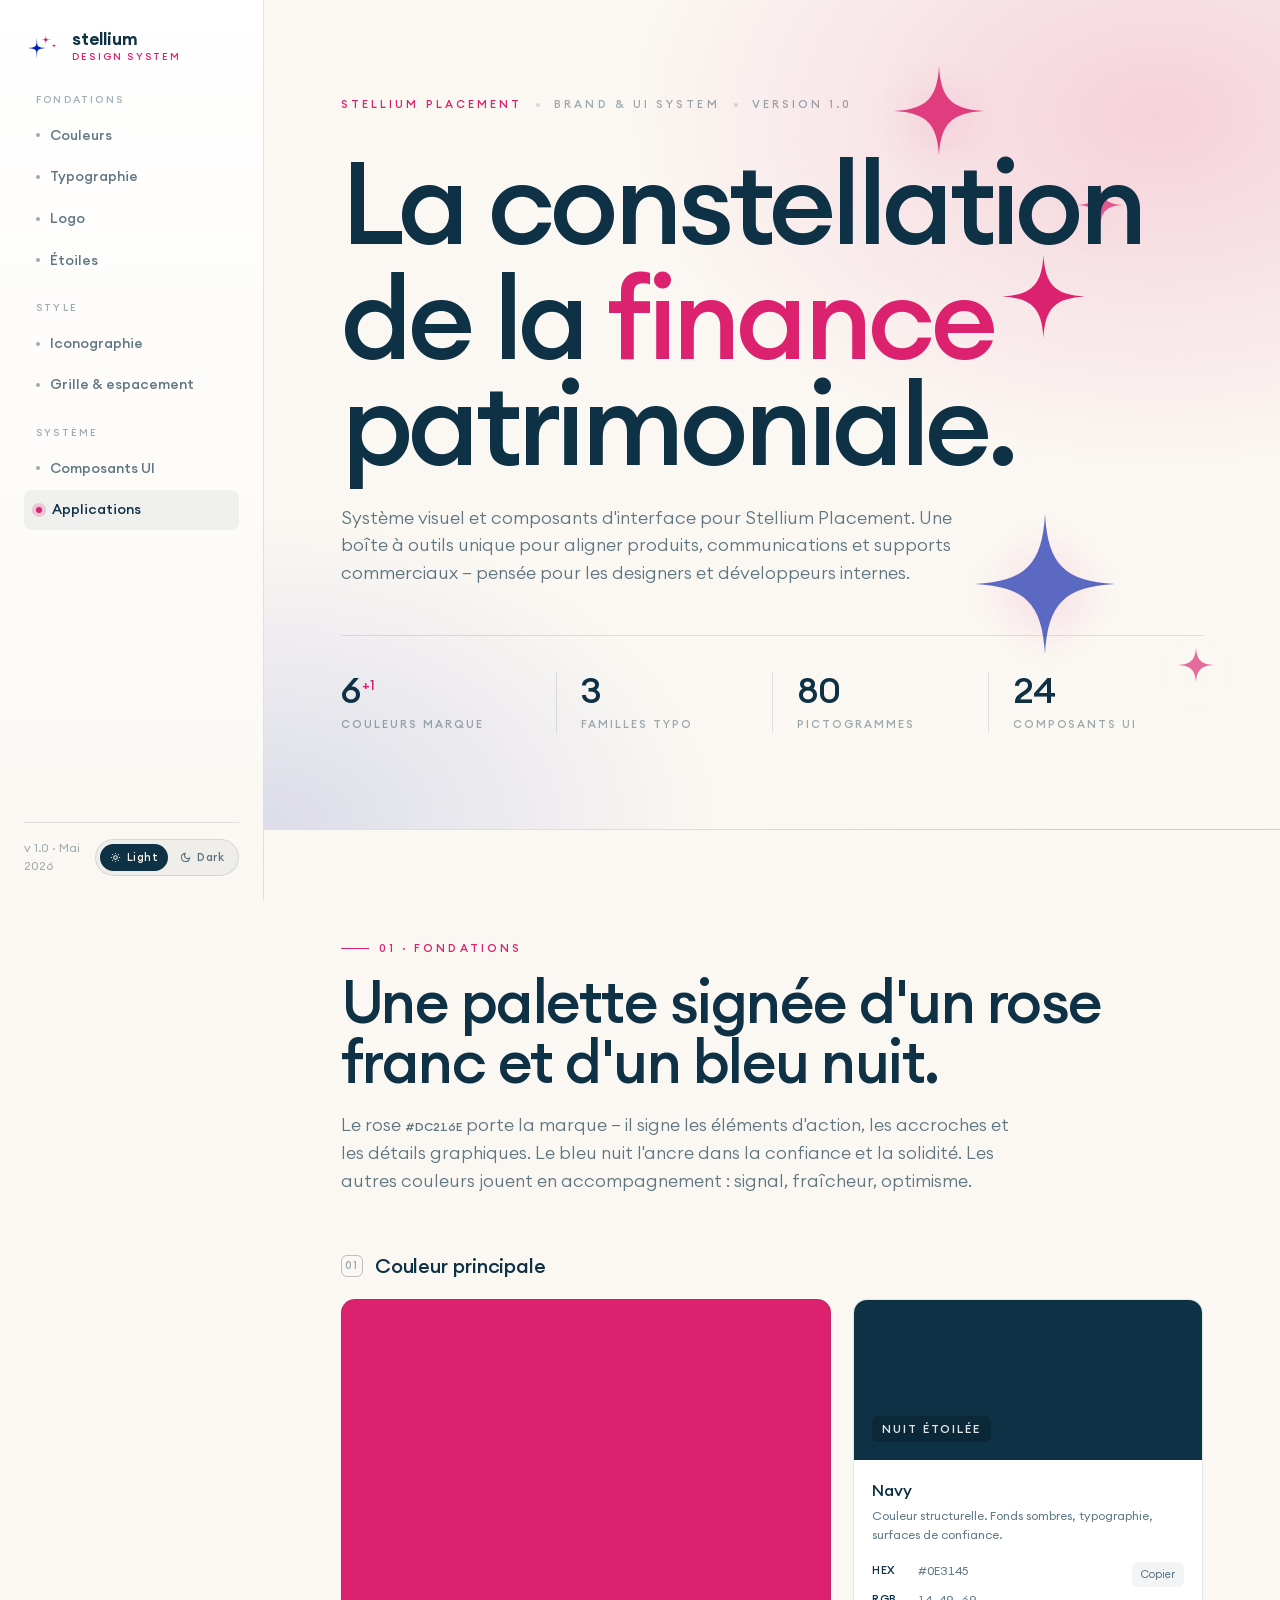
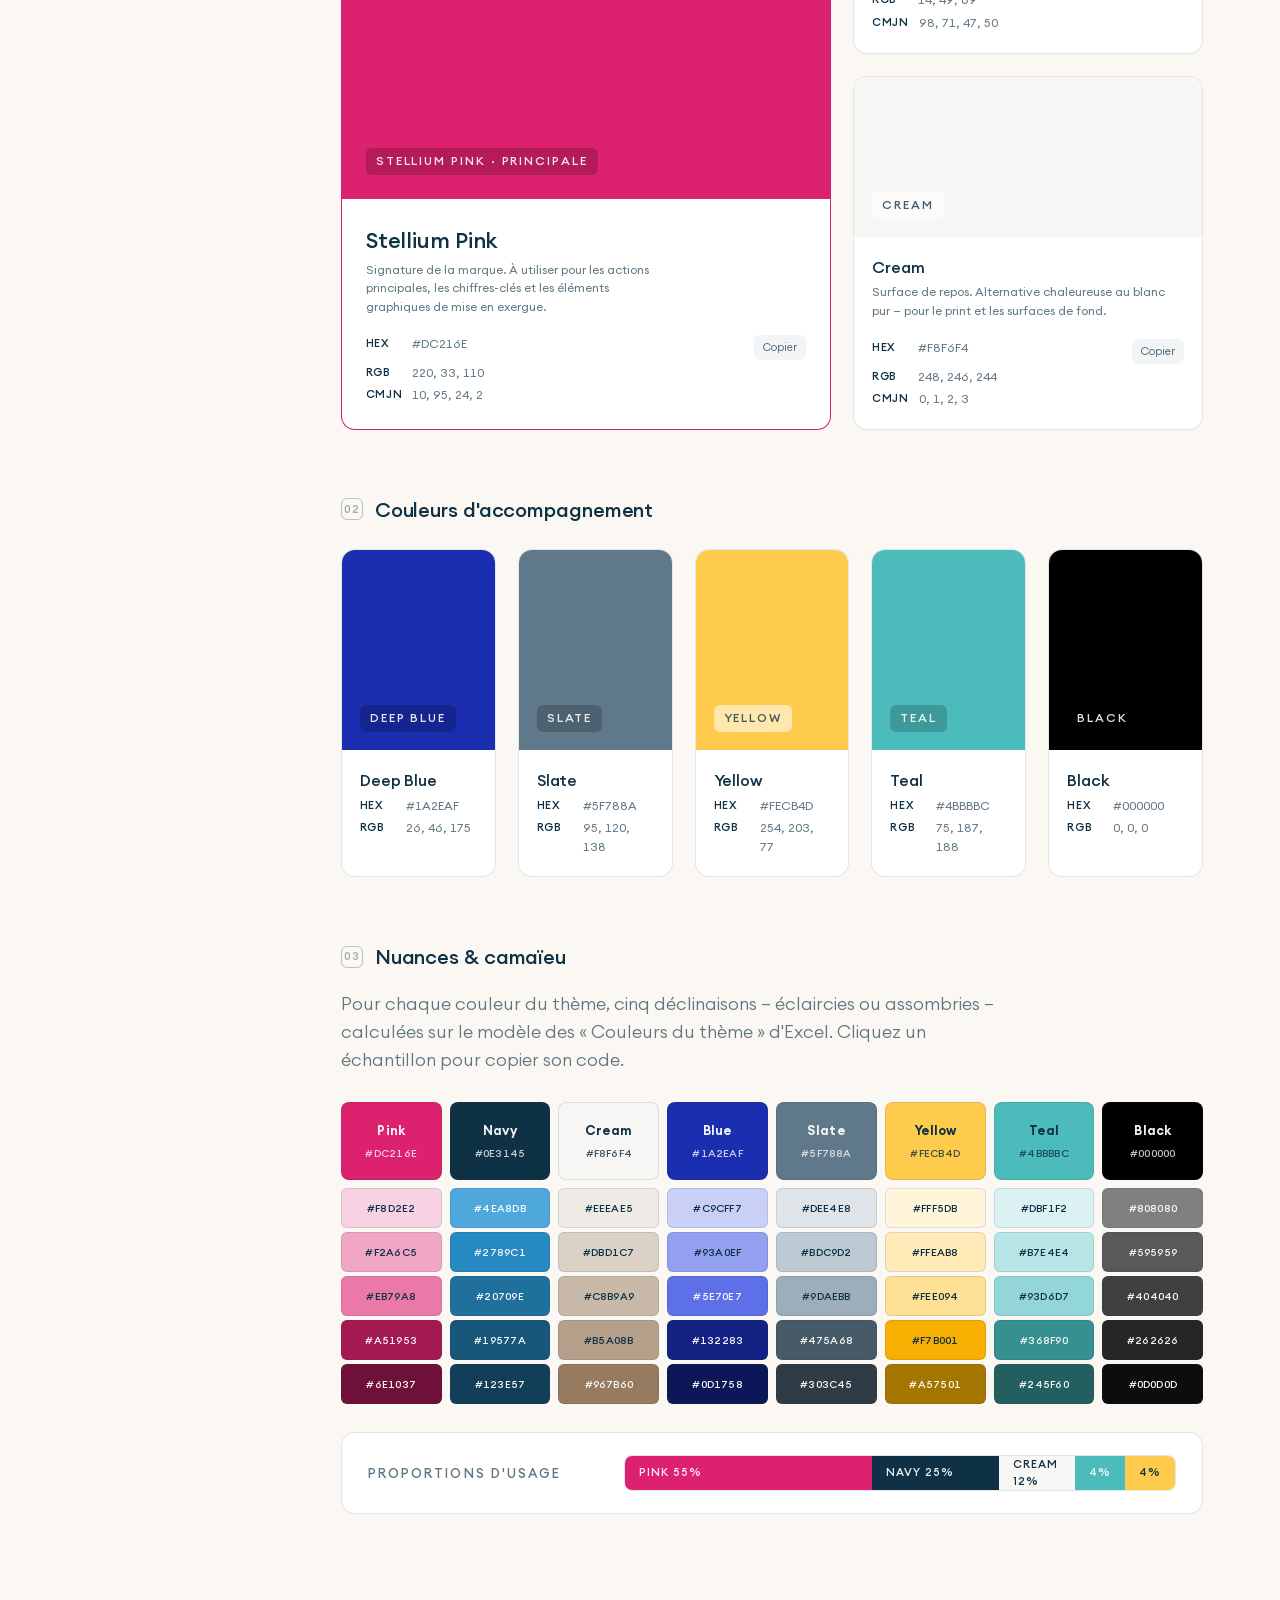
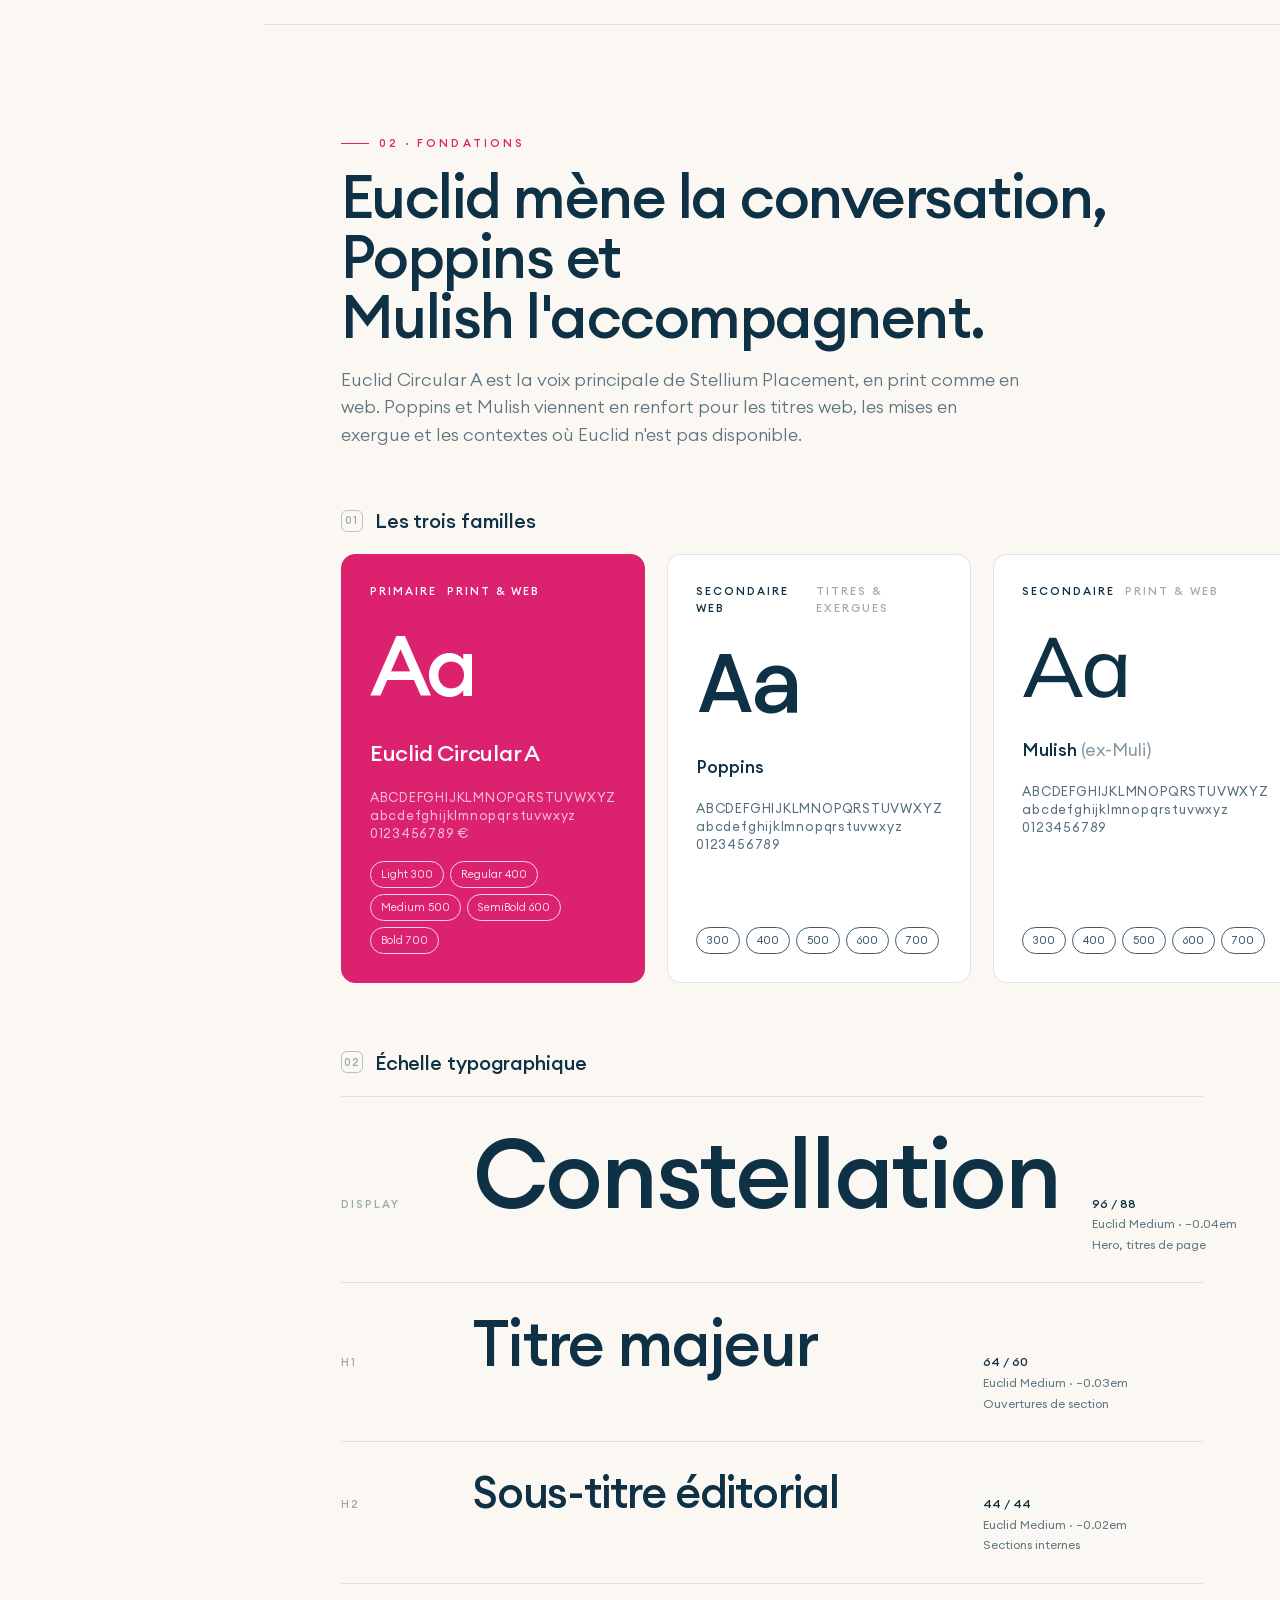
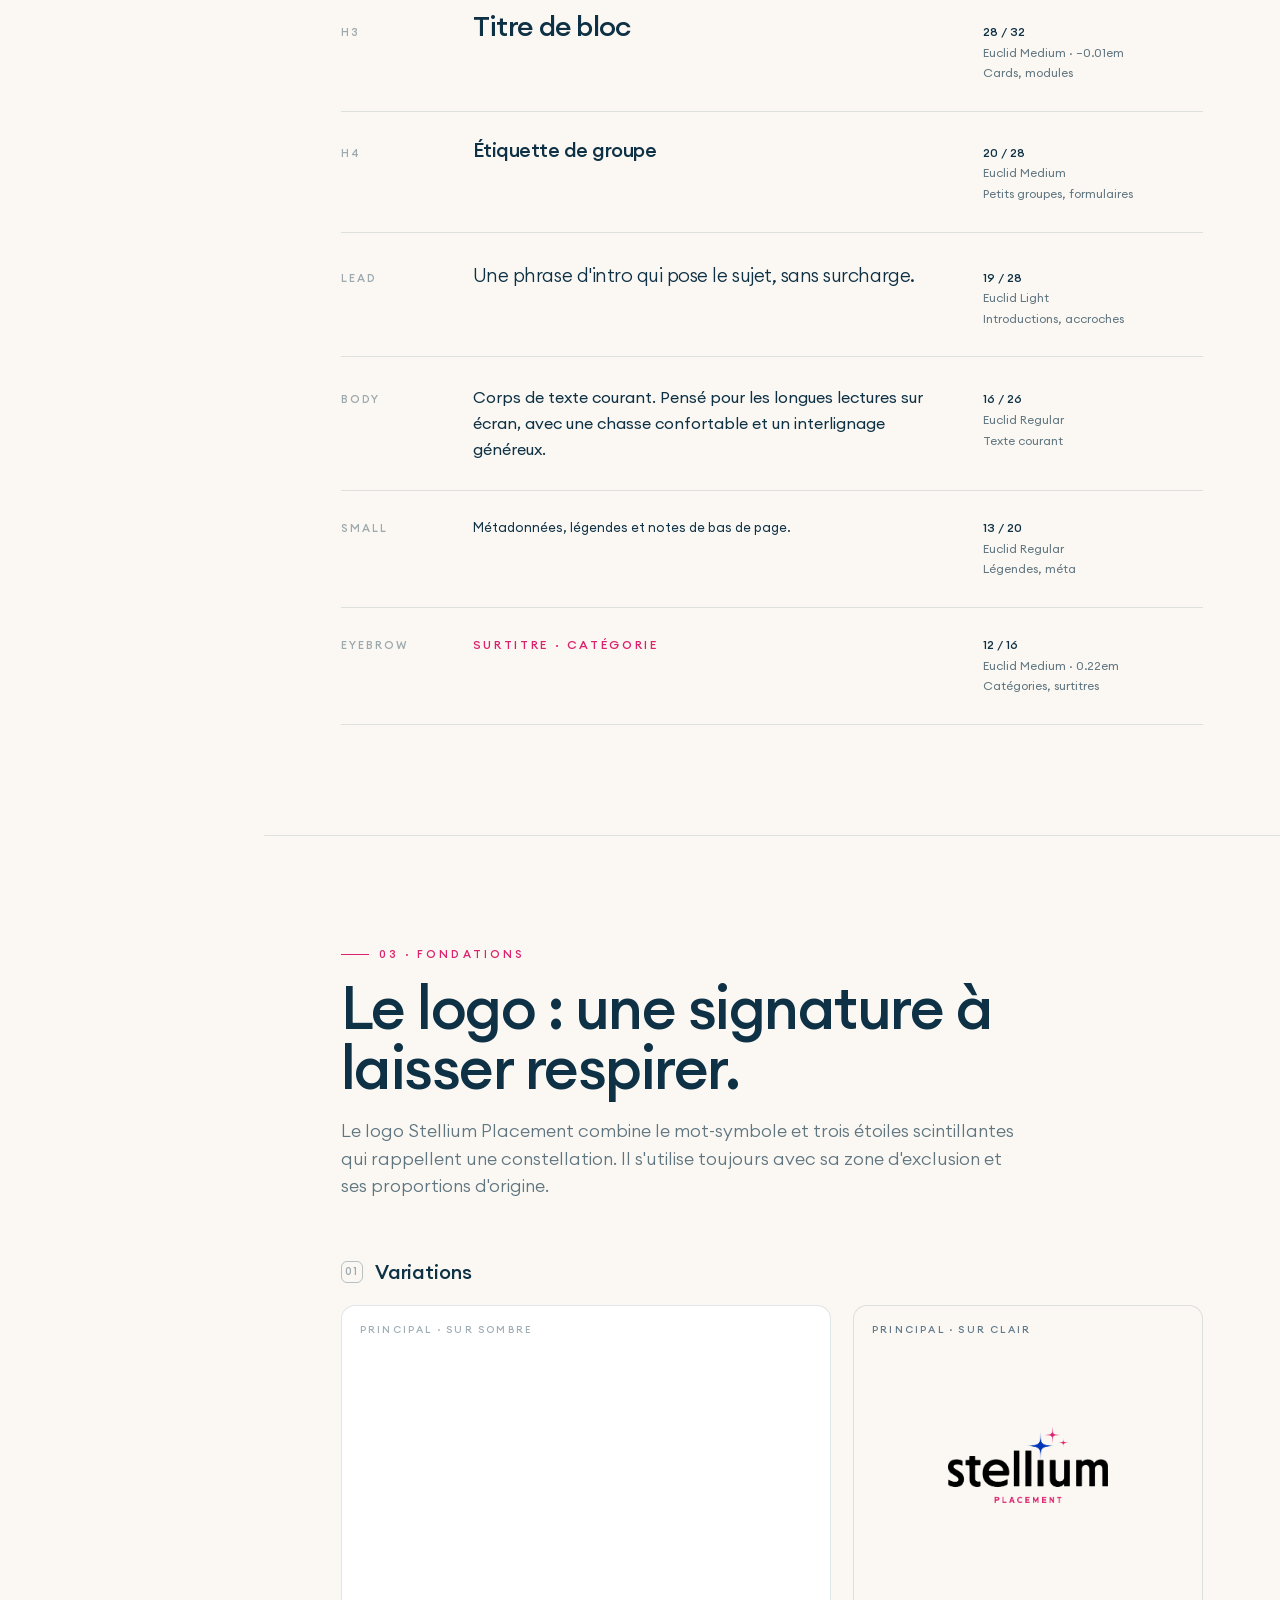
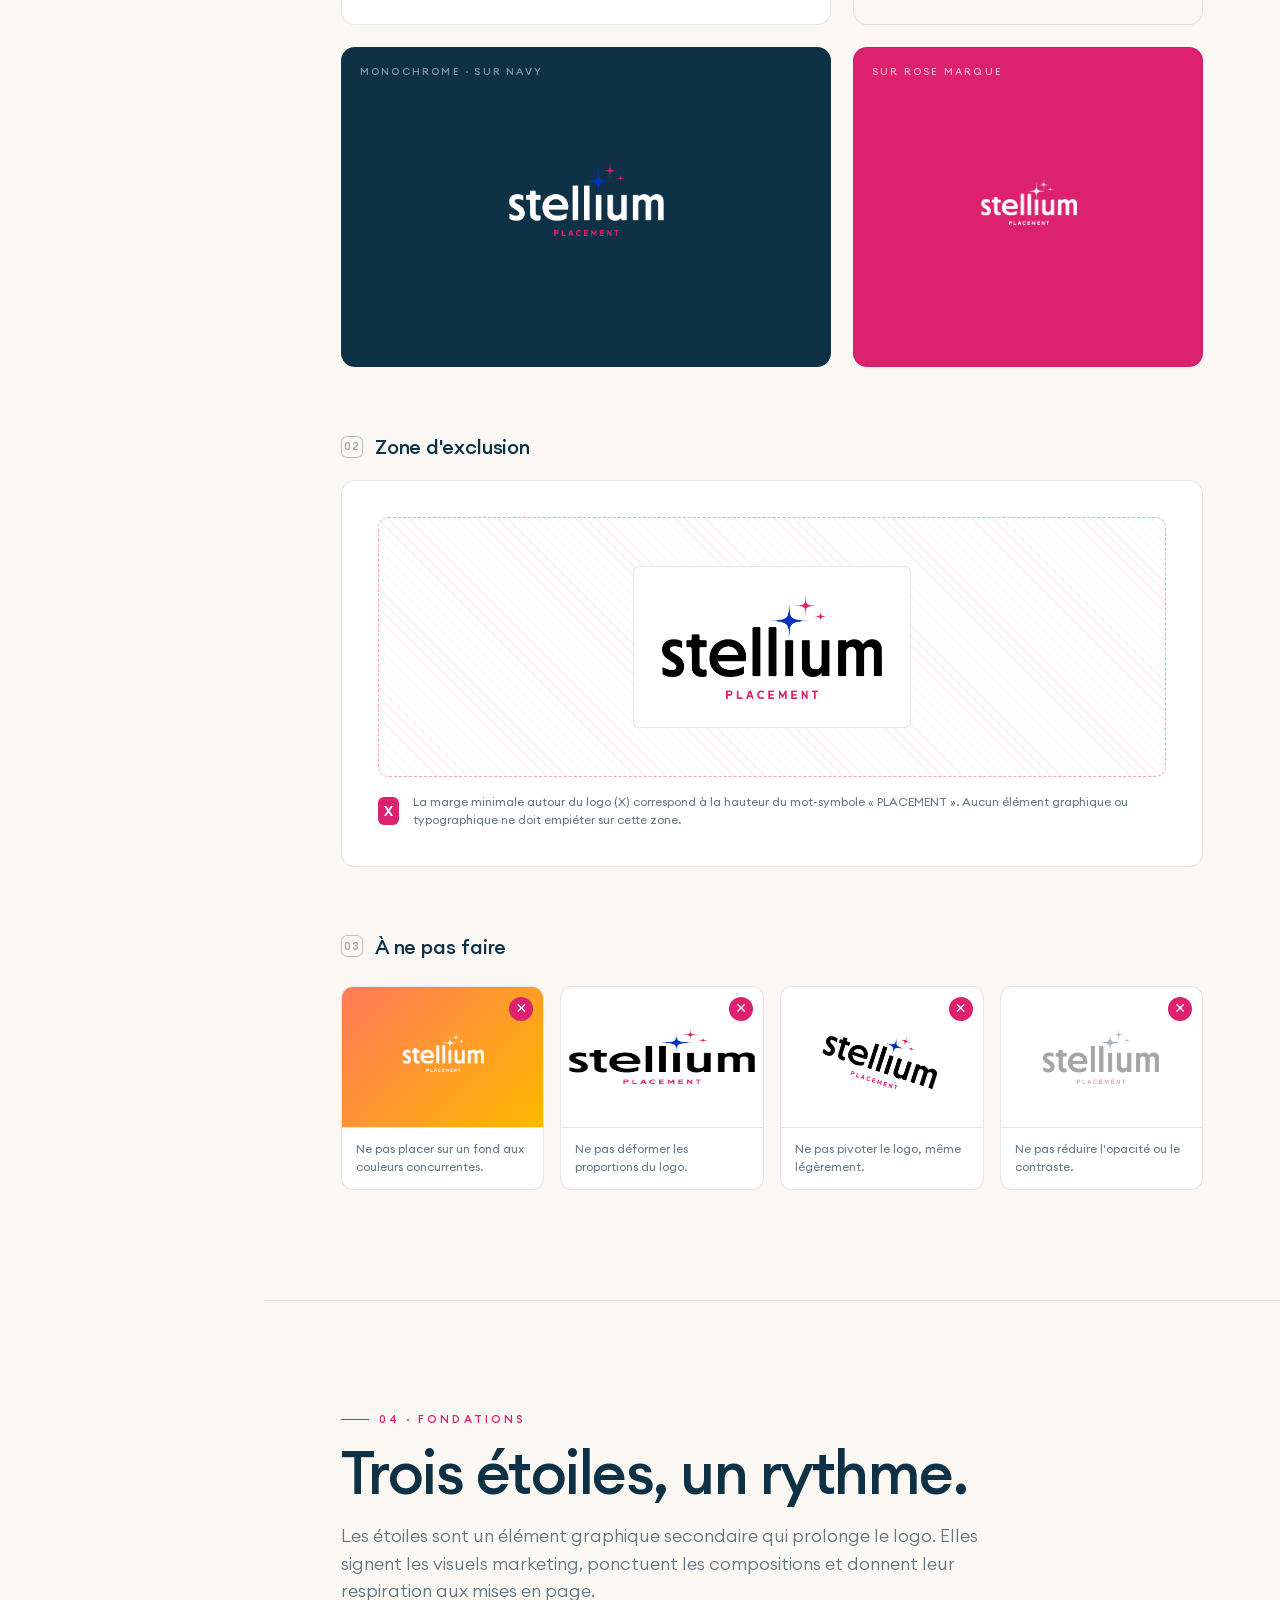
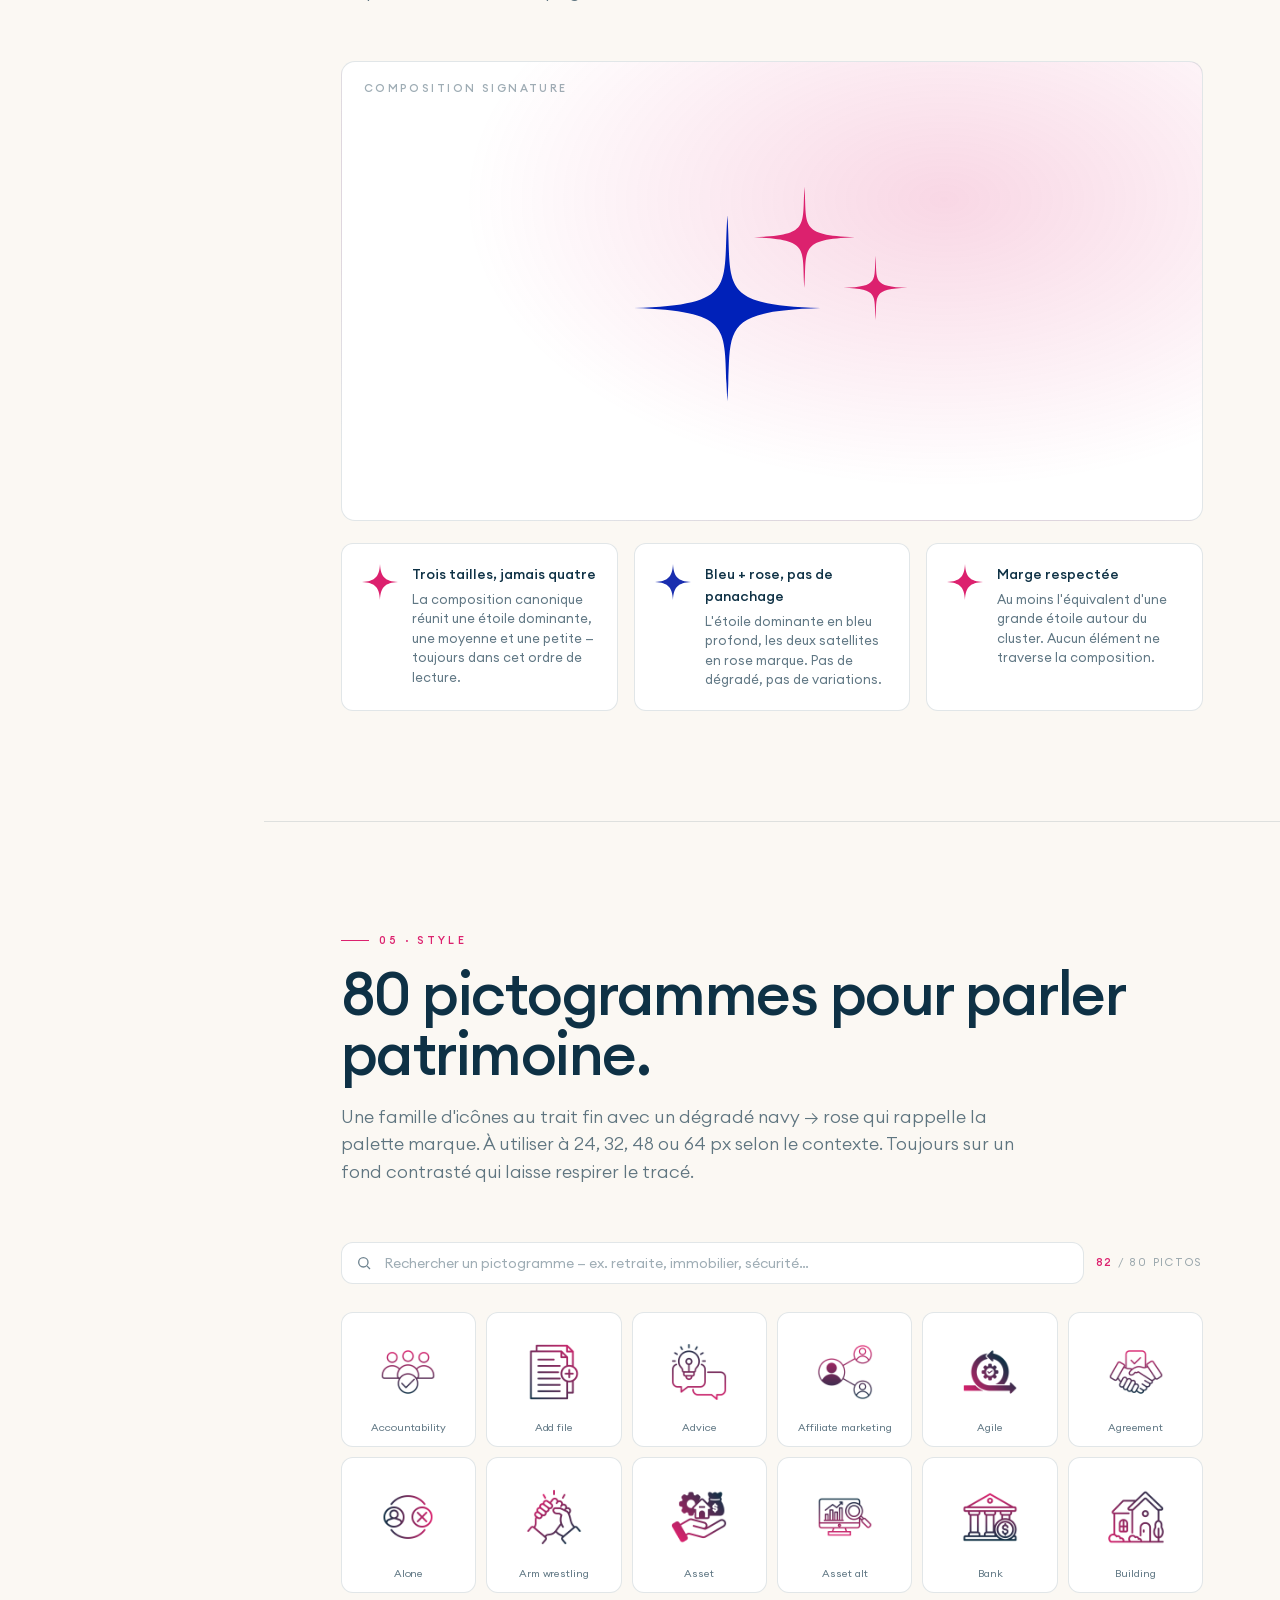
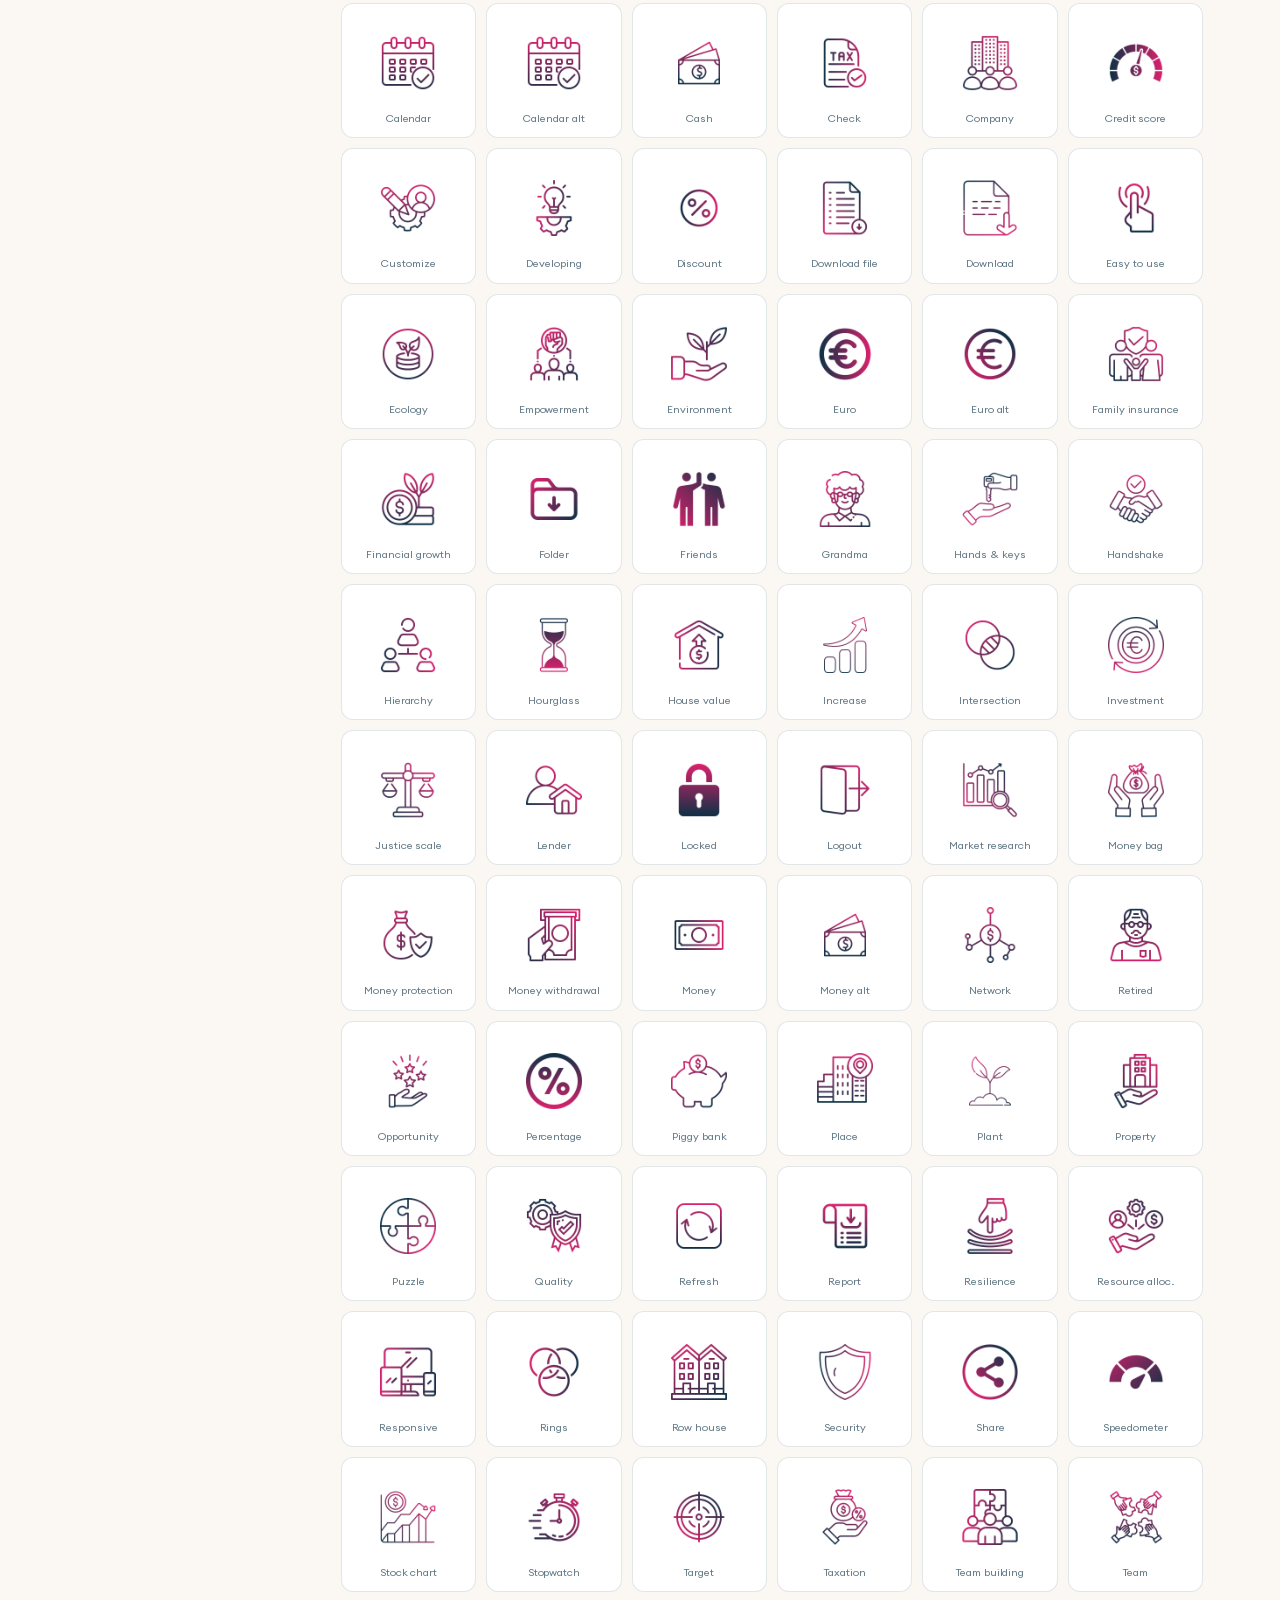
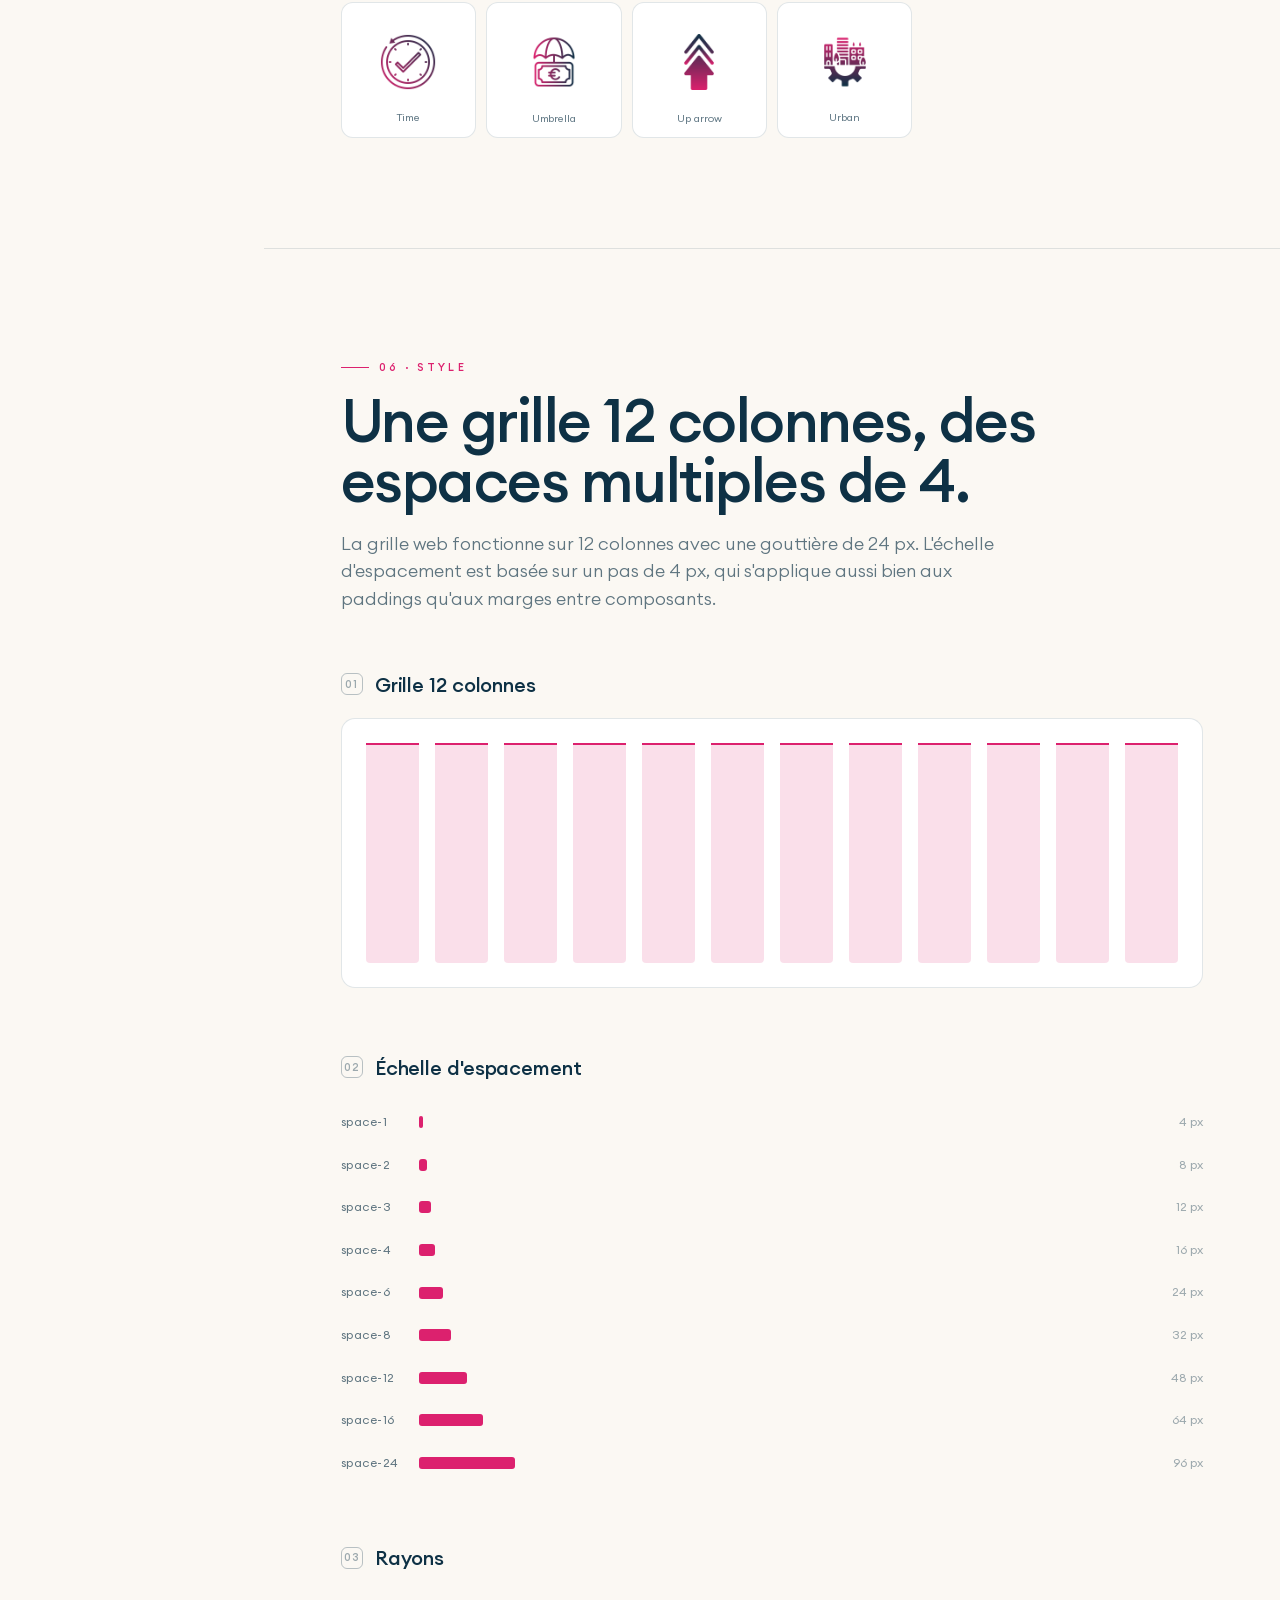
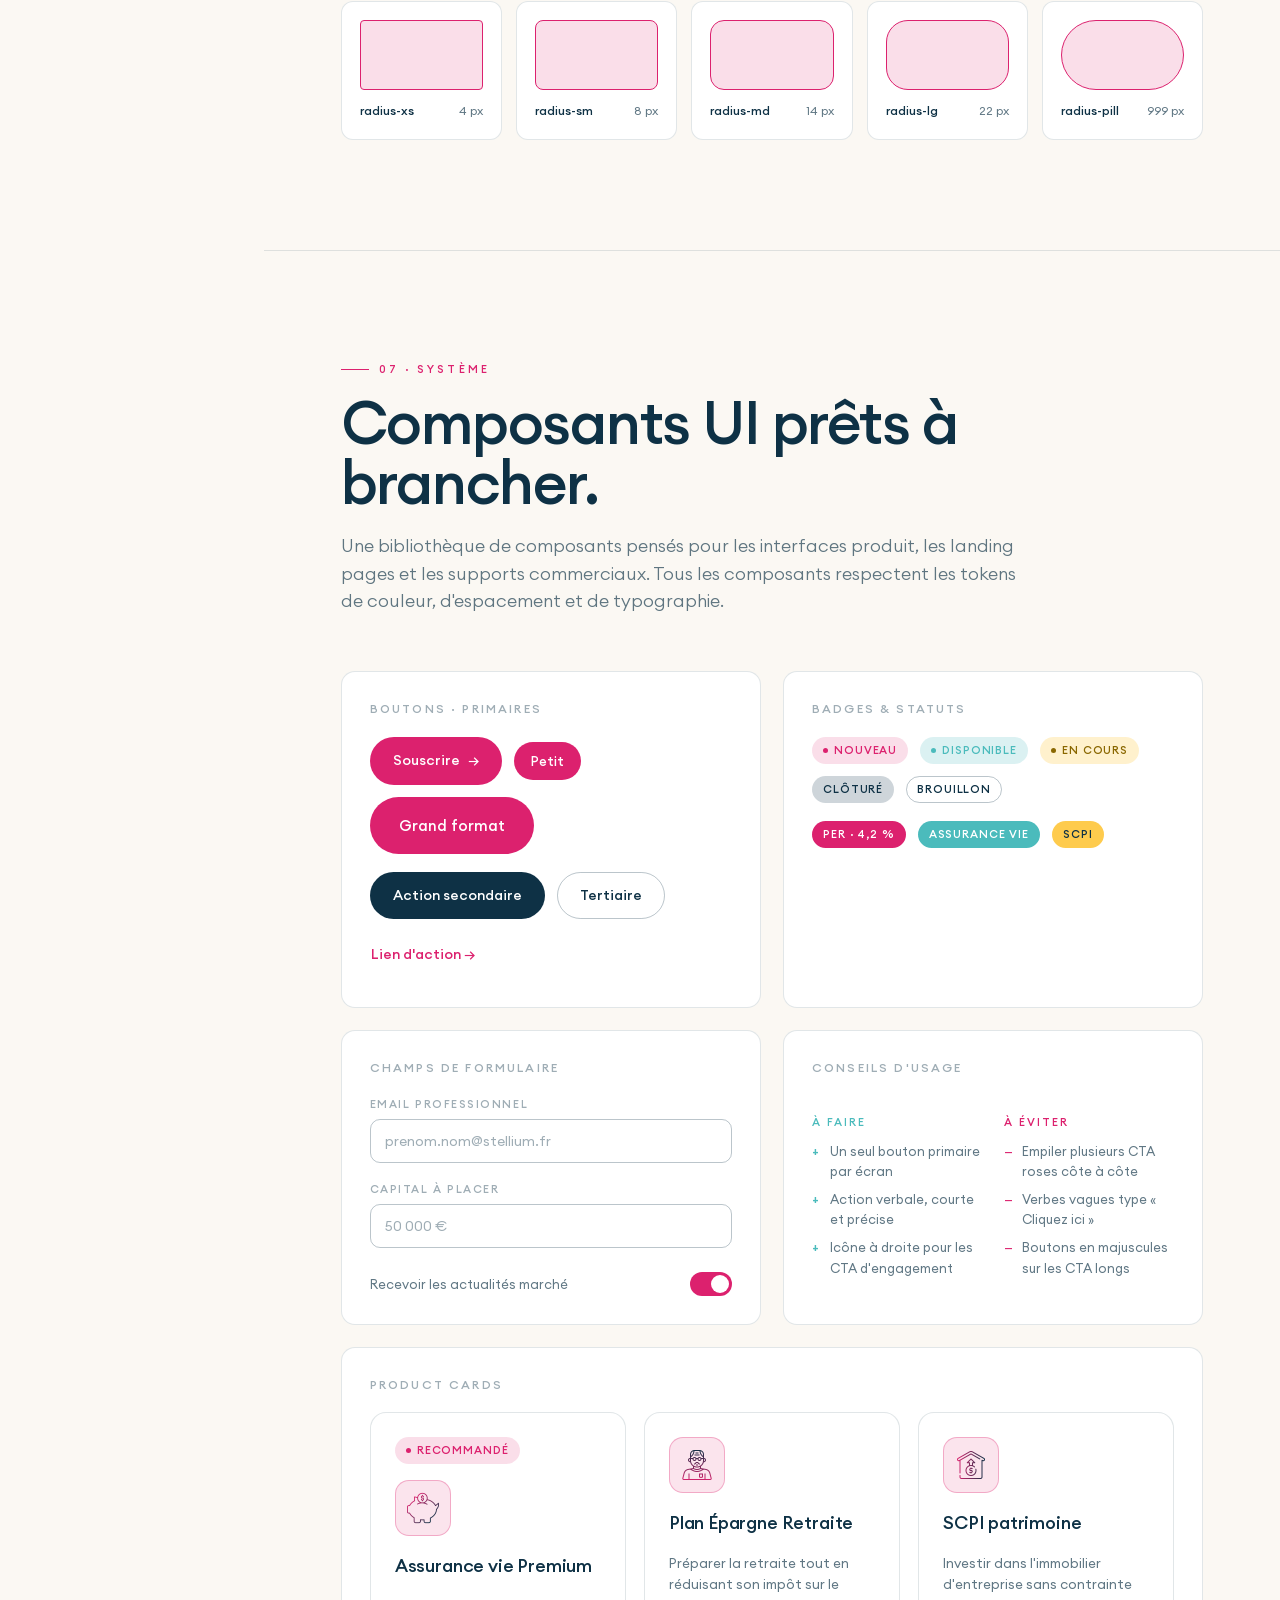
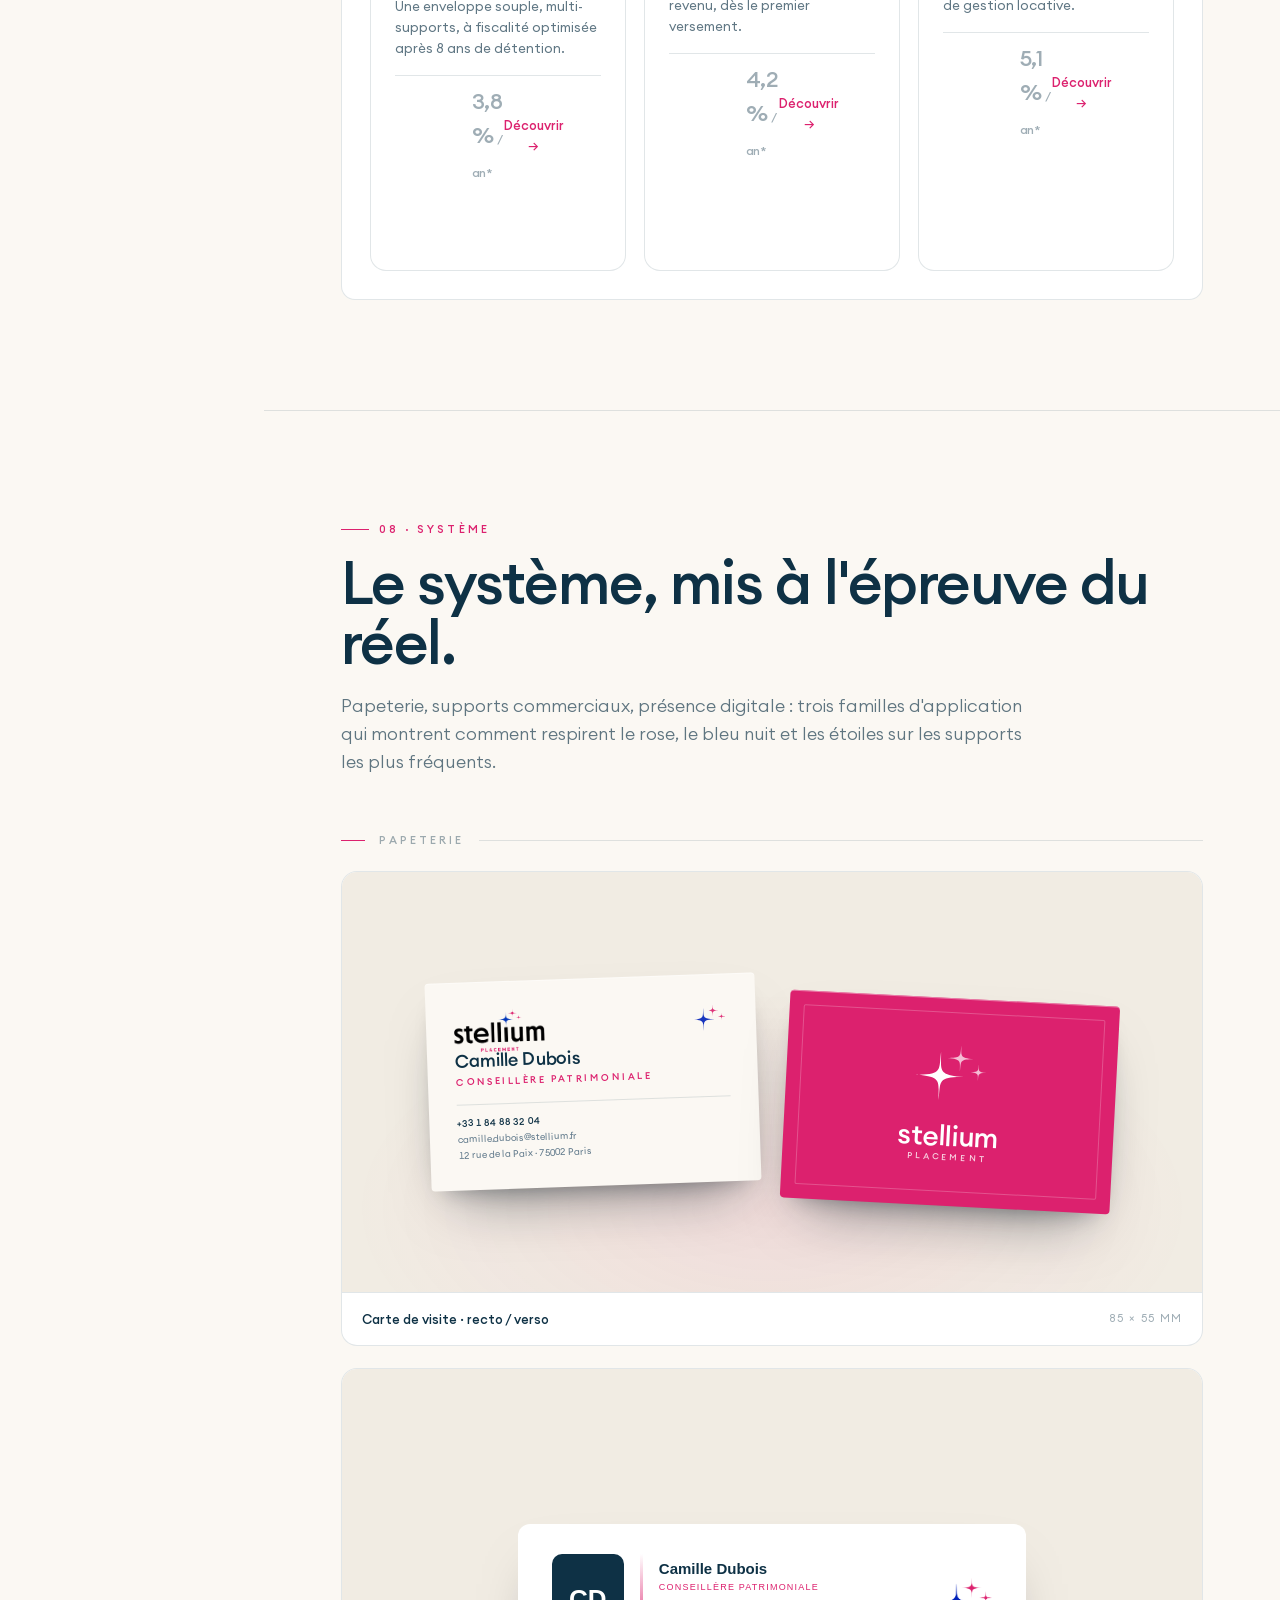
==== commit 41d6499e: "Replace hardcoded star cluster SVG with the official vector artwork - #cluster / #cluster-mono symbo" ====
--- a/index.html
+++ b/index.html
@@ -17,15 +17,15 @@
     <symbol id="sparkle" viewBox="0 0 100 100">
       <path d="M50 0 C52 36 64 48 100 50 C64 52 52 64 50 100 C48 64 36 52 0 50 C36 48 48 36 50 0 Z" fill="currentColor"/>
     </symbol>
-    <symbol id="cluster" viewBox="0 0 200 160">
-      <path d="M70 10 C72 46 84 58 120 60 C84 62 72 74 70 110 C68 74 56 62 20 60 C56 58 68 46 70 10 Z" fill="#1A2EAF"/>
-      <path d="M150 4 C151 24 158 31 178 32 C158 33 151 40 150 60 C149 40 142 33 122 32 C142 31 149 24 150 4 Z" fill="#DC216E"/>
-      <path d="M185 70 C185.7 83 190 87.4 203 88 C190 88.6 185.7 93 185 106 C184.3 93 180 88.6 167 88 C180 87.4 184.3 83 185 70 Z" fill="#DC216E"/>
+    <symbol id="cluster" viewBox="0 0 2031.7 1829.7">
+      <path d="M687.5,354.3C651.7,887.1,766.3,1015.5-.3,1042c766.6,26.6,652,155.1,687.7,687.7,35.7-532.6-78.9-661.1,687.7-687.7-766.6-26.6-652-155-687.7-687.7h0Z" fill="#0021B9"/>
+      <path d="M1256.8,146.2c-19.4,288.8,42.8,358.4-372.9,372.8,415.6,14.4,353.5,84.1,372.9,372.8,19.4-288.7-42.8-358.4,372.9-372.8-415.6-14.4-353.5-84-372.9-372.8h0Z" fill="#DC216E"/>
+      <path d="M1781.4,654.5c-12.3,183.8,27.2,228.1-237.3,237.3,264.5,9.2,225,53.5,237.3,237.3,12.3-183.8-27.2-228.1,237.3-237.3-264.5-9.2-225-53.5-237.3-237.3h0Z" fill="#DC216E"/>
     </symbol>
-    <symbol id="cluster-mono" viewBox="0 0 200 160">
-      <path d="M70 10 C72 46 84 58 120 60 C84 62 72 74 70 110 C68 74 56 62 20 60 C56 58 68 46 70 10 Z" fill="currentColor"/>
-      <path d="M150 4 C151 24 158 31 178 32 C158 33 151 40 150 60 C149 40 142 33 122 32 C142 31 149 24 150 4 Z" fill="currentColor" opacity="0.7"/>
-      <path d="M185 70 C185.7 83 190 87.4 203 88 C190 88.6 185.7 93 185 106 C184.3 93 180 88.6 167 88 C180 87.4 184.3 83 185 70 Z" fill="currentColor" opacity="0.7"/>
+    <symbol id="cluster-mono" viewBox="0 0 2031.7 1829.7">
+      <path d="M687.5,354.3C651.7,887.1,766.3,1015.5-.3,1042c766.6,26.6,652,155.1,687.7,687.7,35.7-532.6-78.9-661.1,687.7-687.7-766.6-26.6-652-155-687.7-687.7h0Z" fill="currentColor"/>
+      <path d="M1256.8,146.2c-19.4,288.8,42.8,358.4-372.9,372.8,415.6,14.4,353.5,84.1,372.9,372.8,19.4-288.7-42.8-358.4,372.9-372.8-415.6-14.4-353.5-84-372.9-372.8h0Z" fill="currentColor" opacity="0.7"/>
+      <path d="M1781.4,654.5c-12.3,183.8,27.2,228.1-237.3,237.3,264.5,9.2,225,53.5,237.3,237.3,12.3-183.8-27.2-228.1,237.3-237.3-264.5-9.2-225-53.5-237.3-237.3h0Z" fill="currentColor" opacity="0.7"/>
     </symbol>
   </defs>
 </svg>
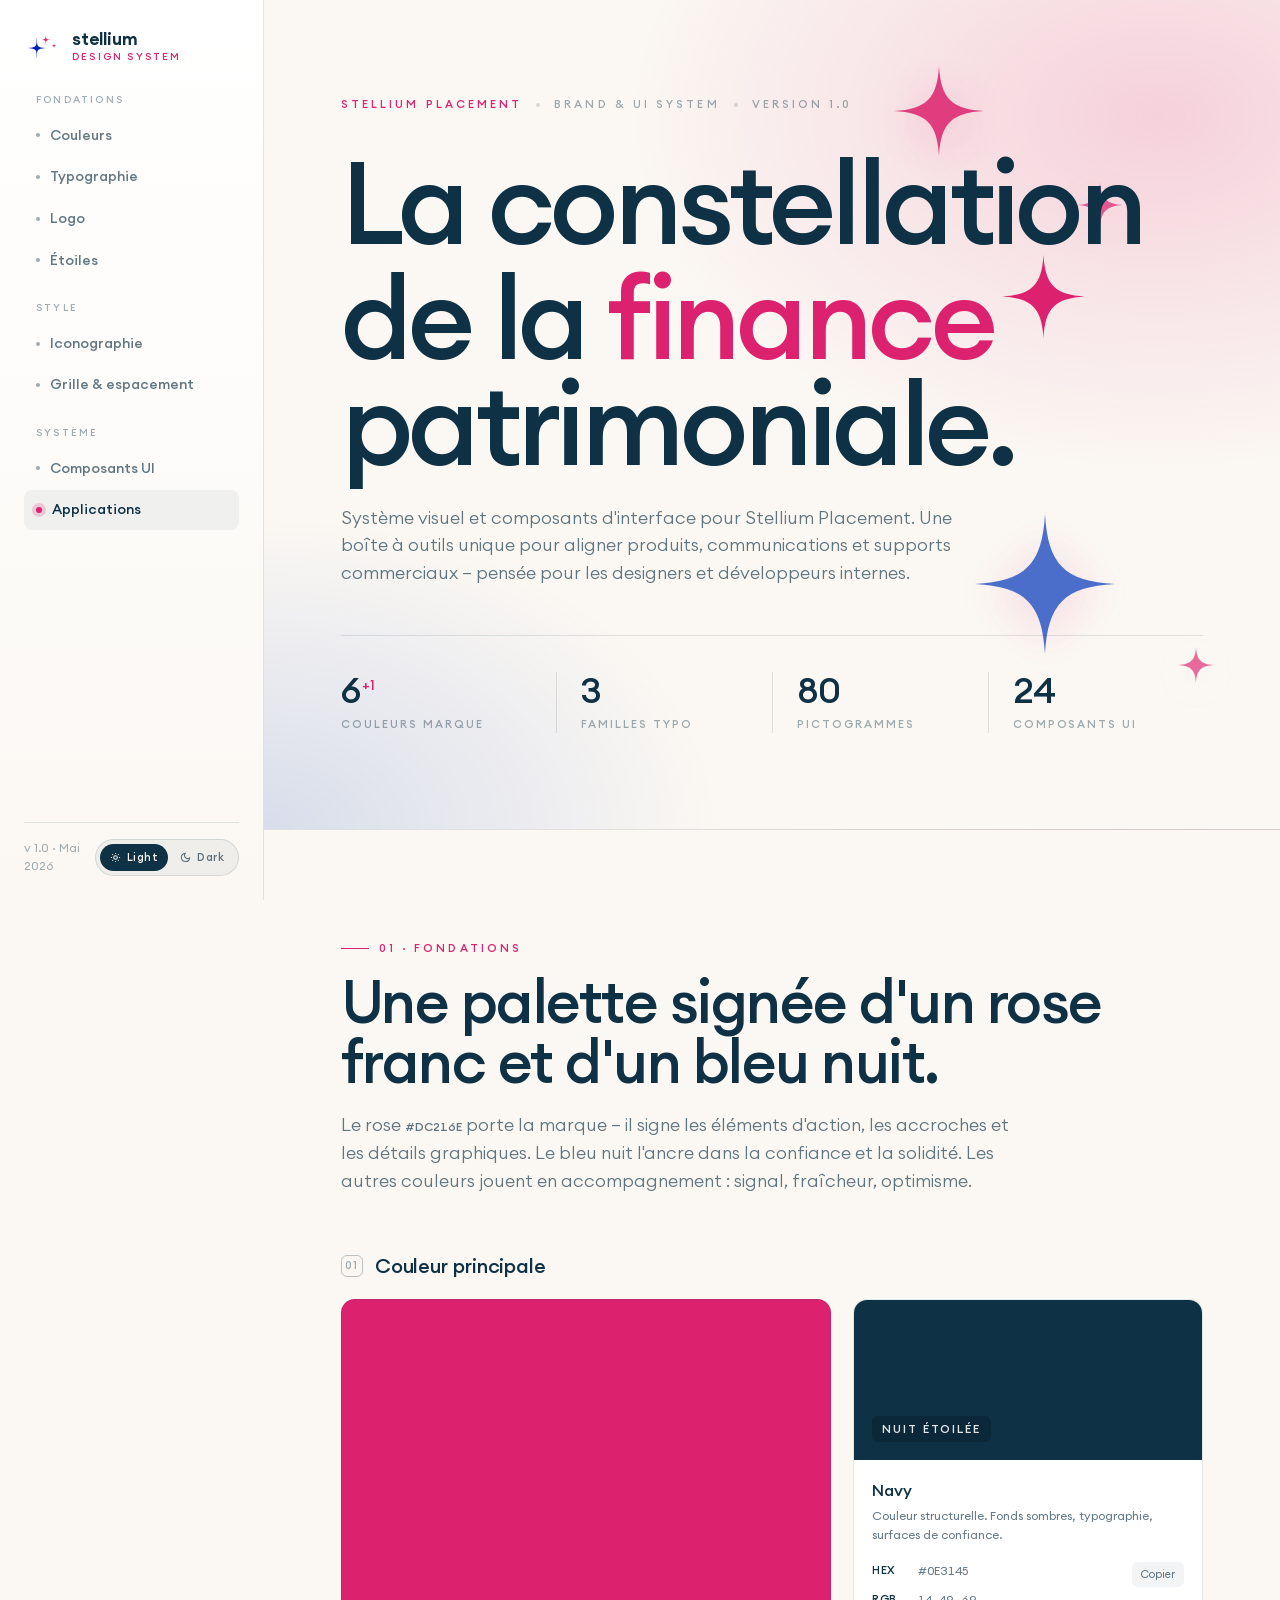
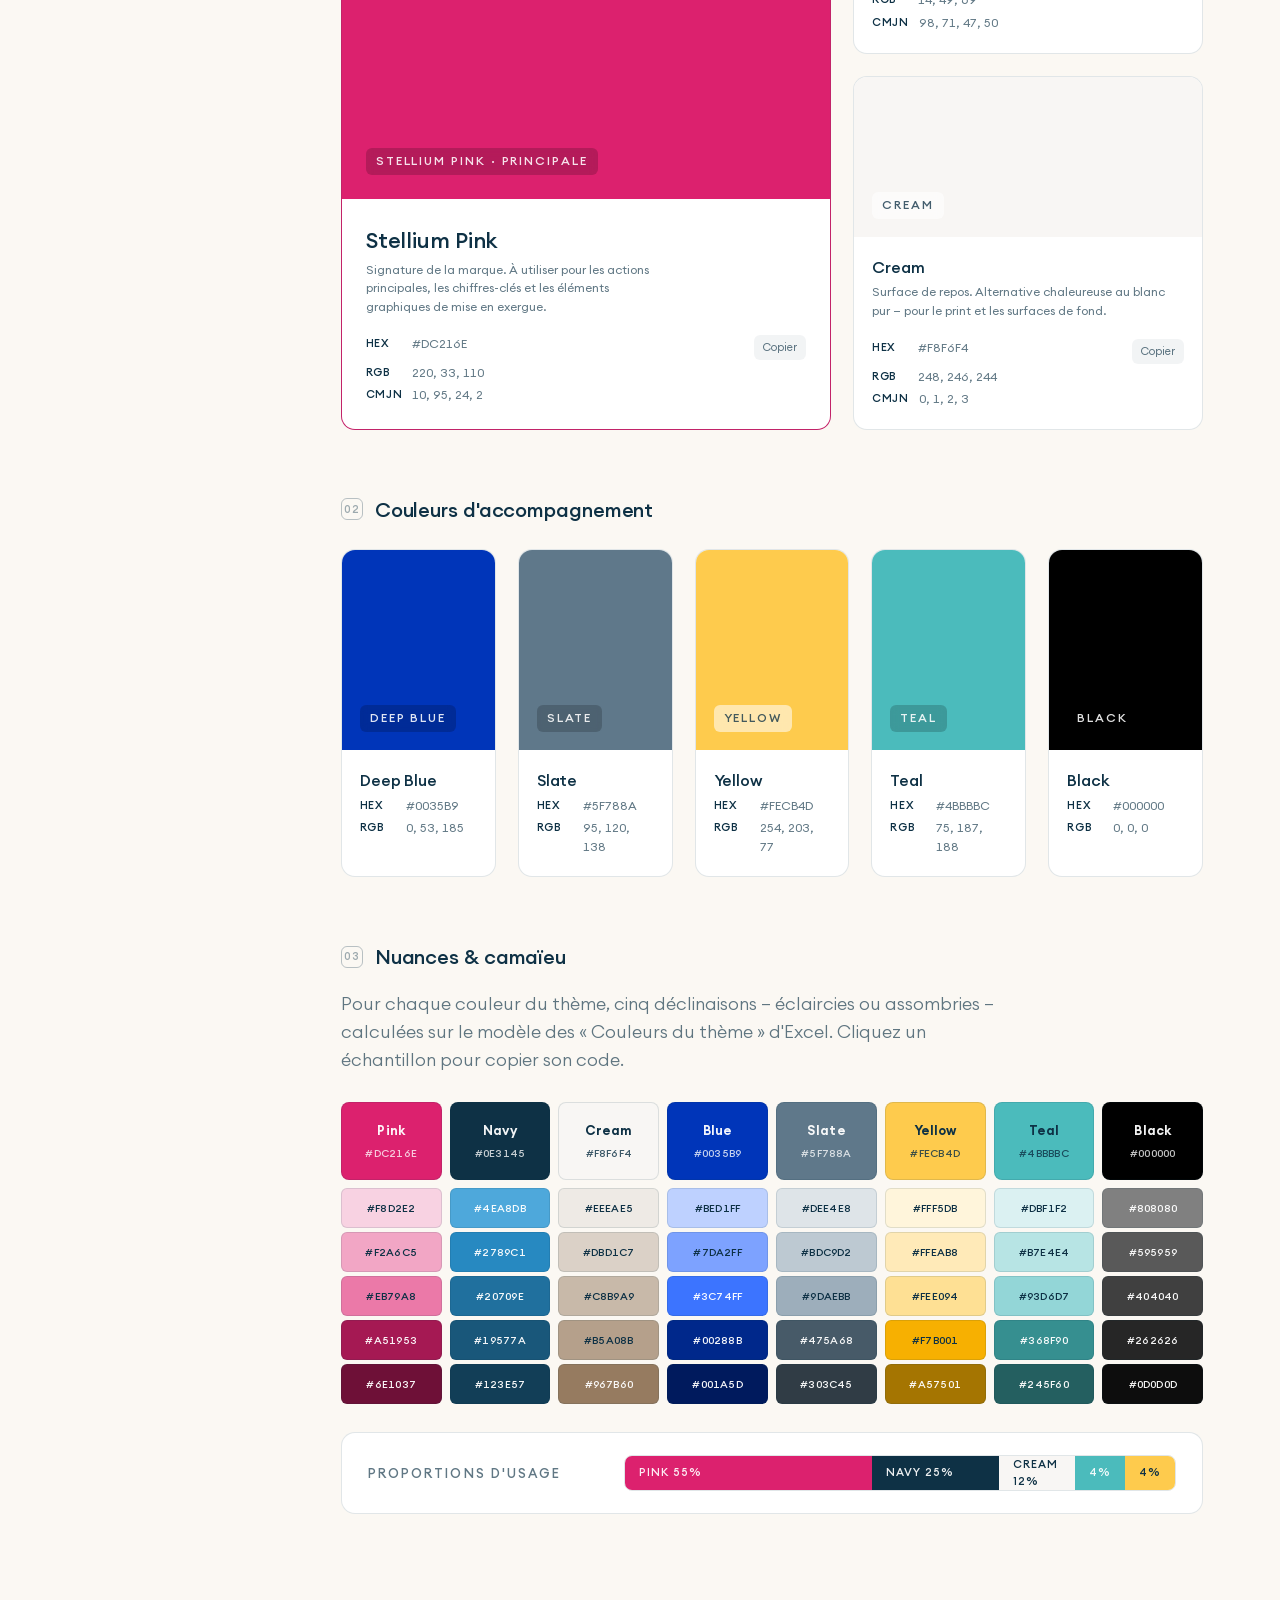
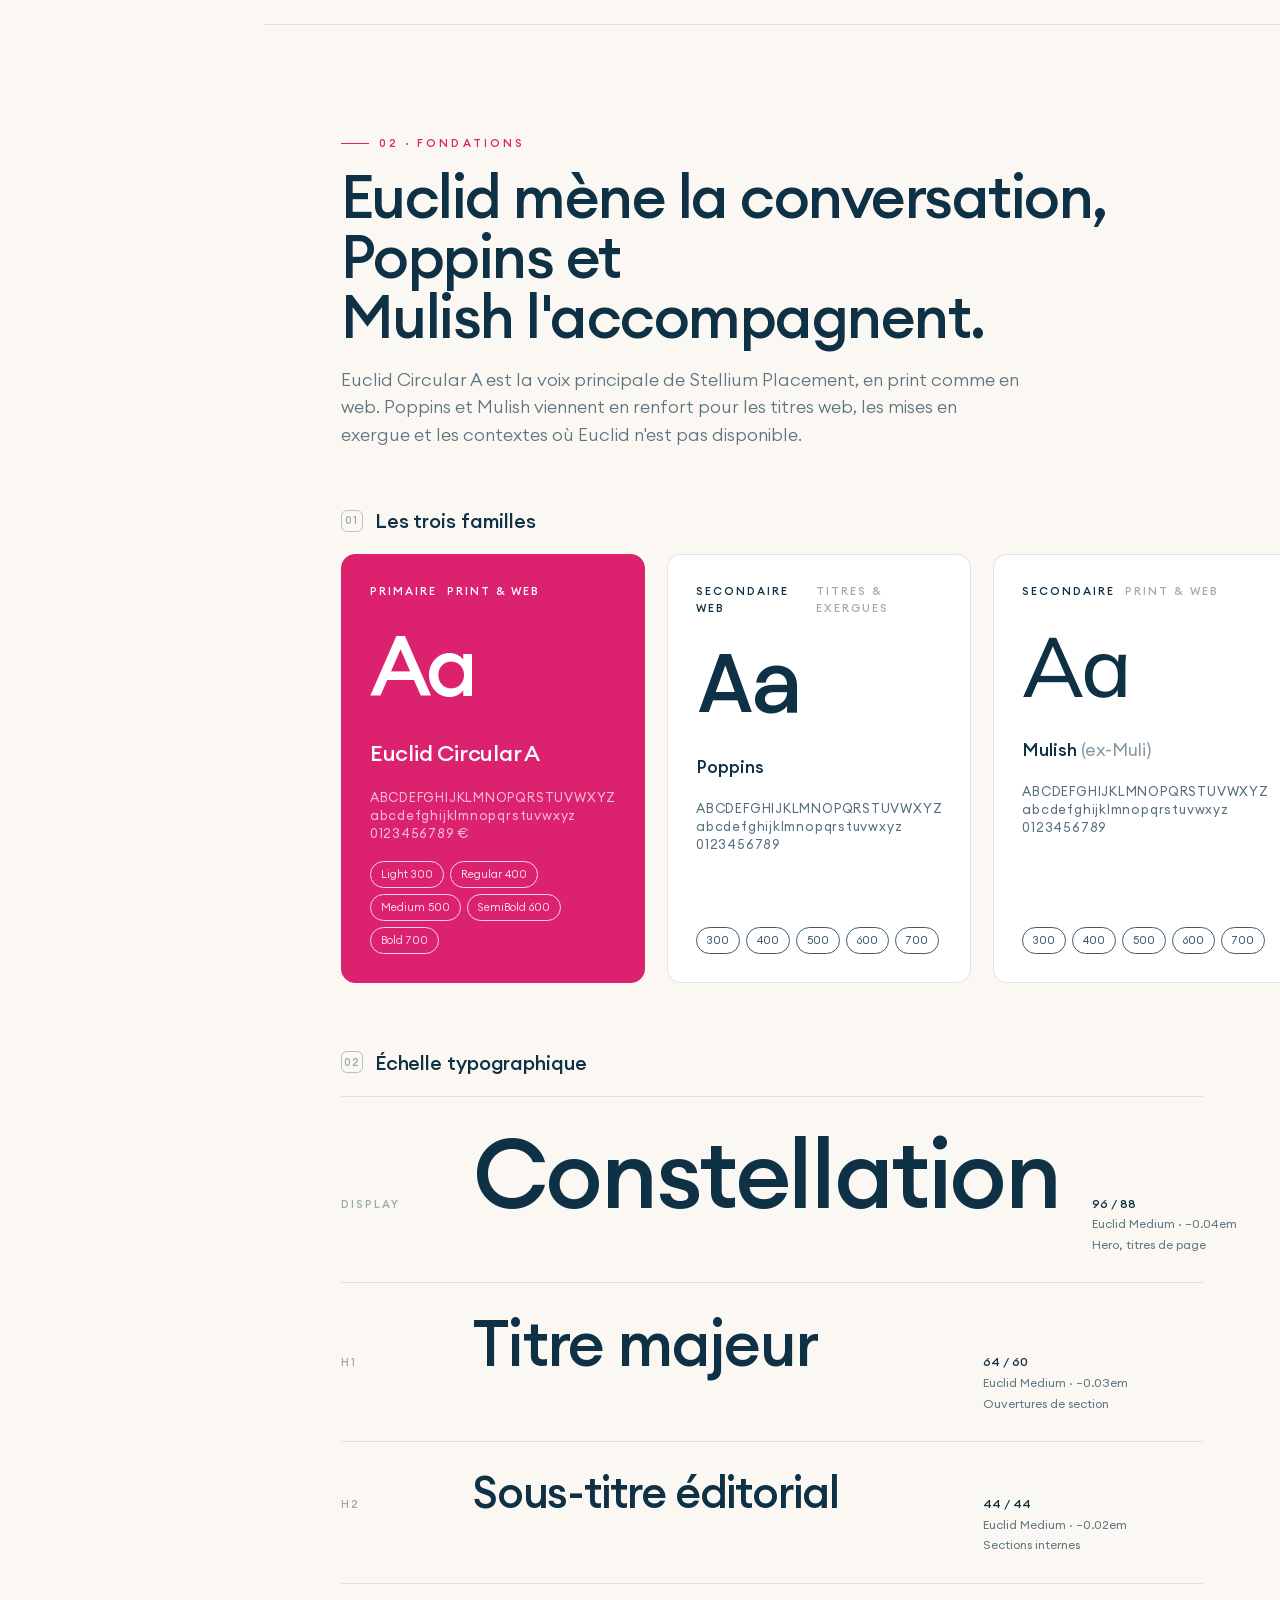
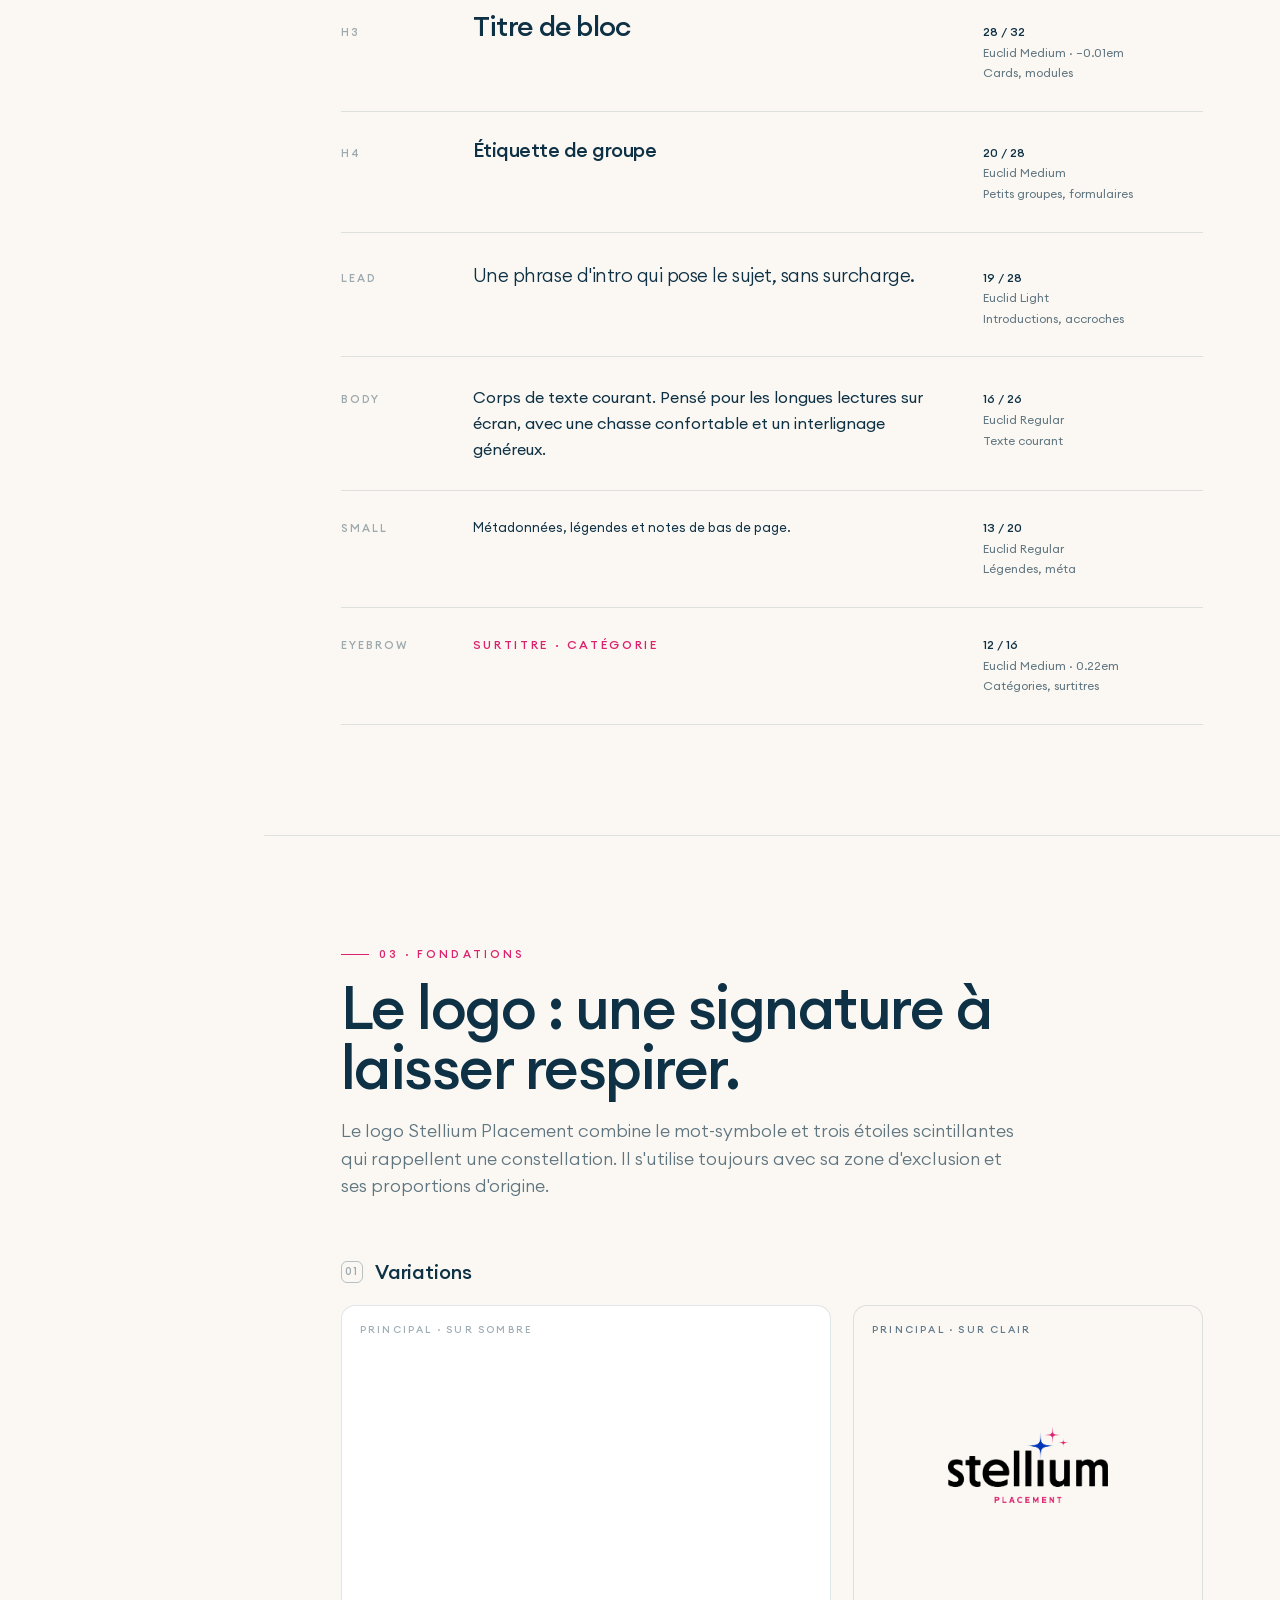
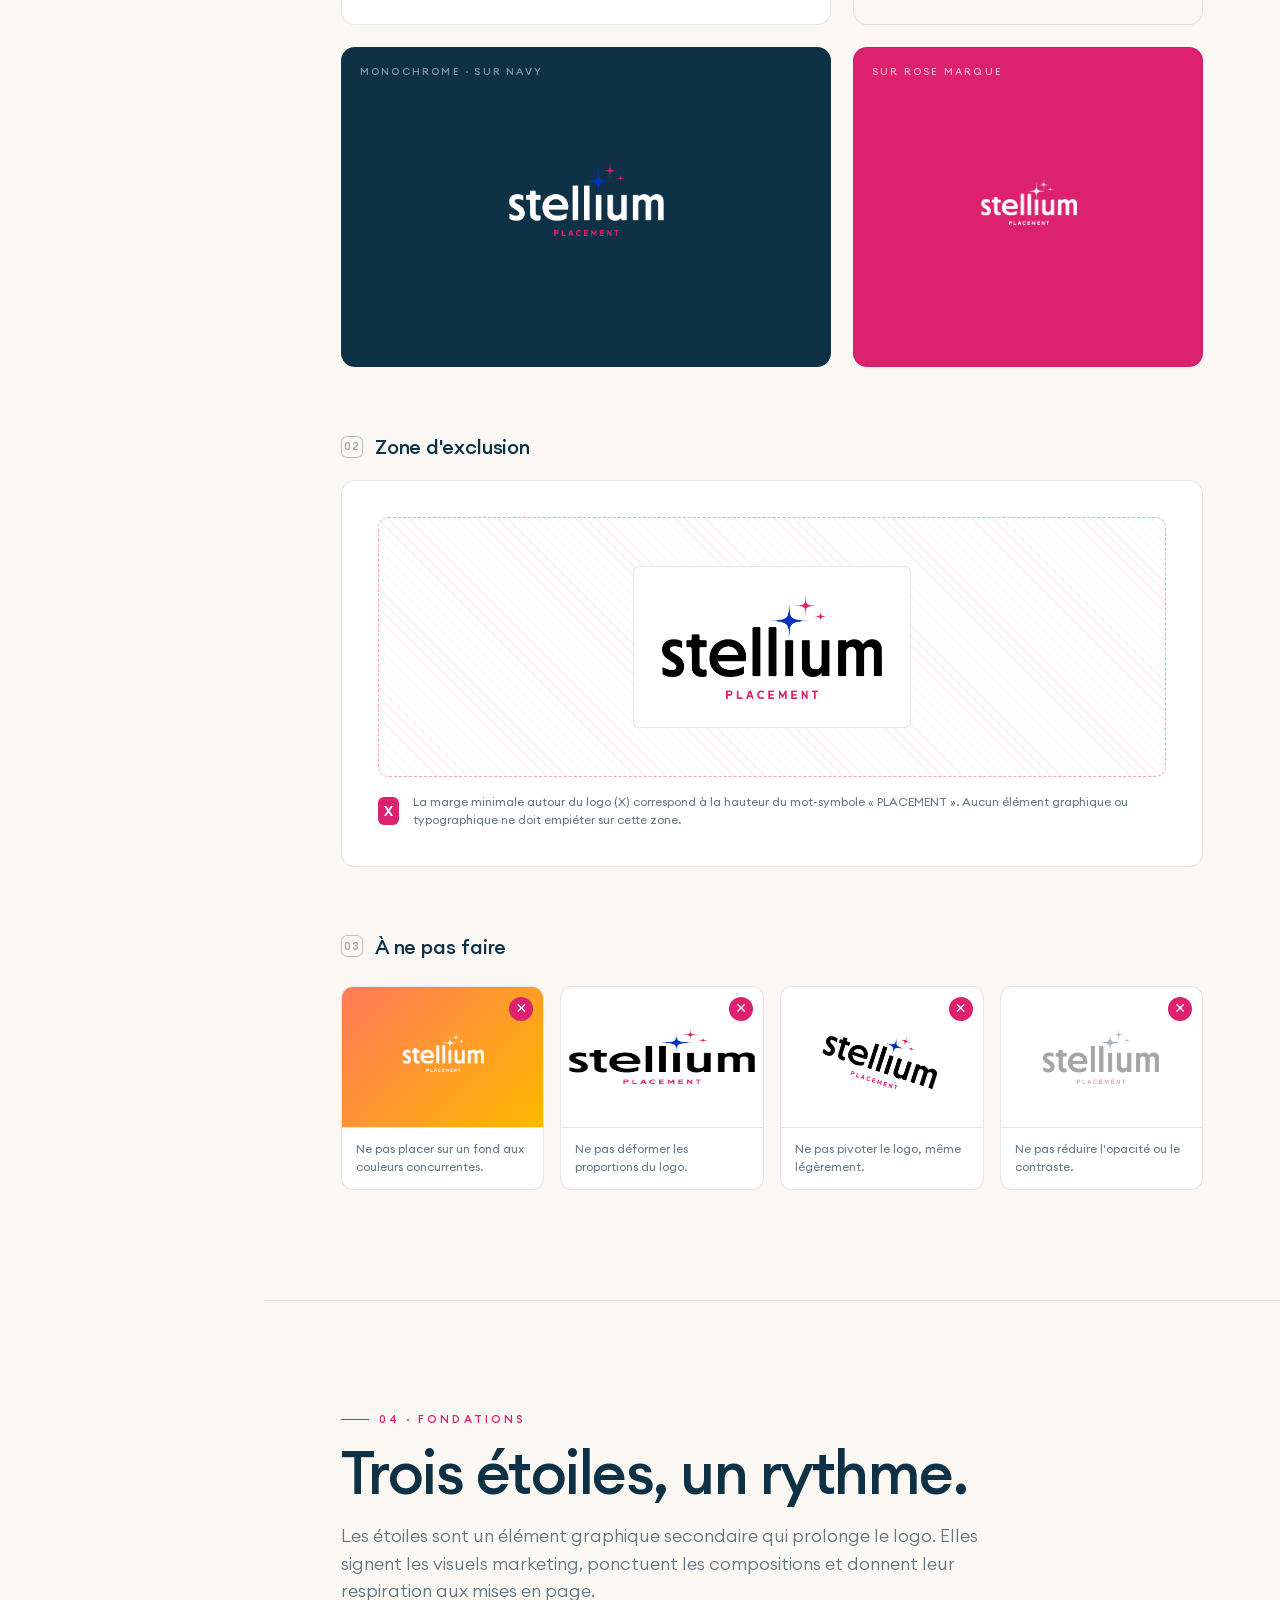
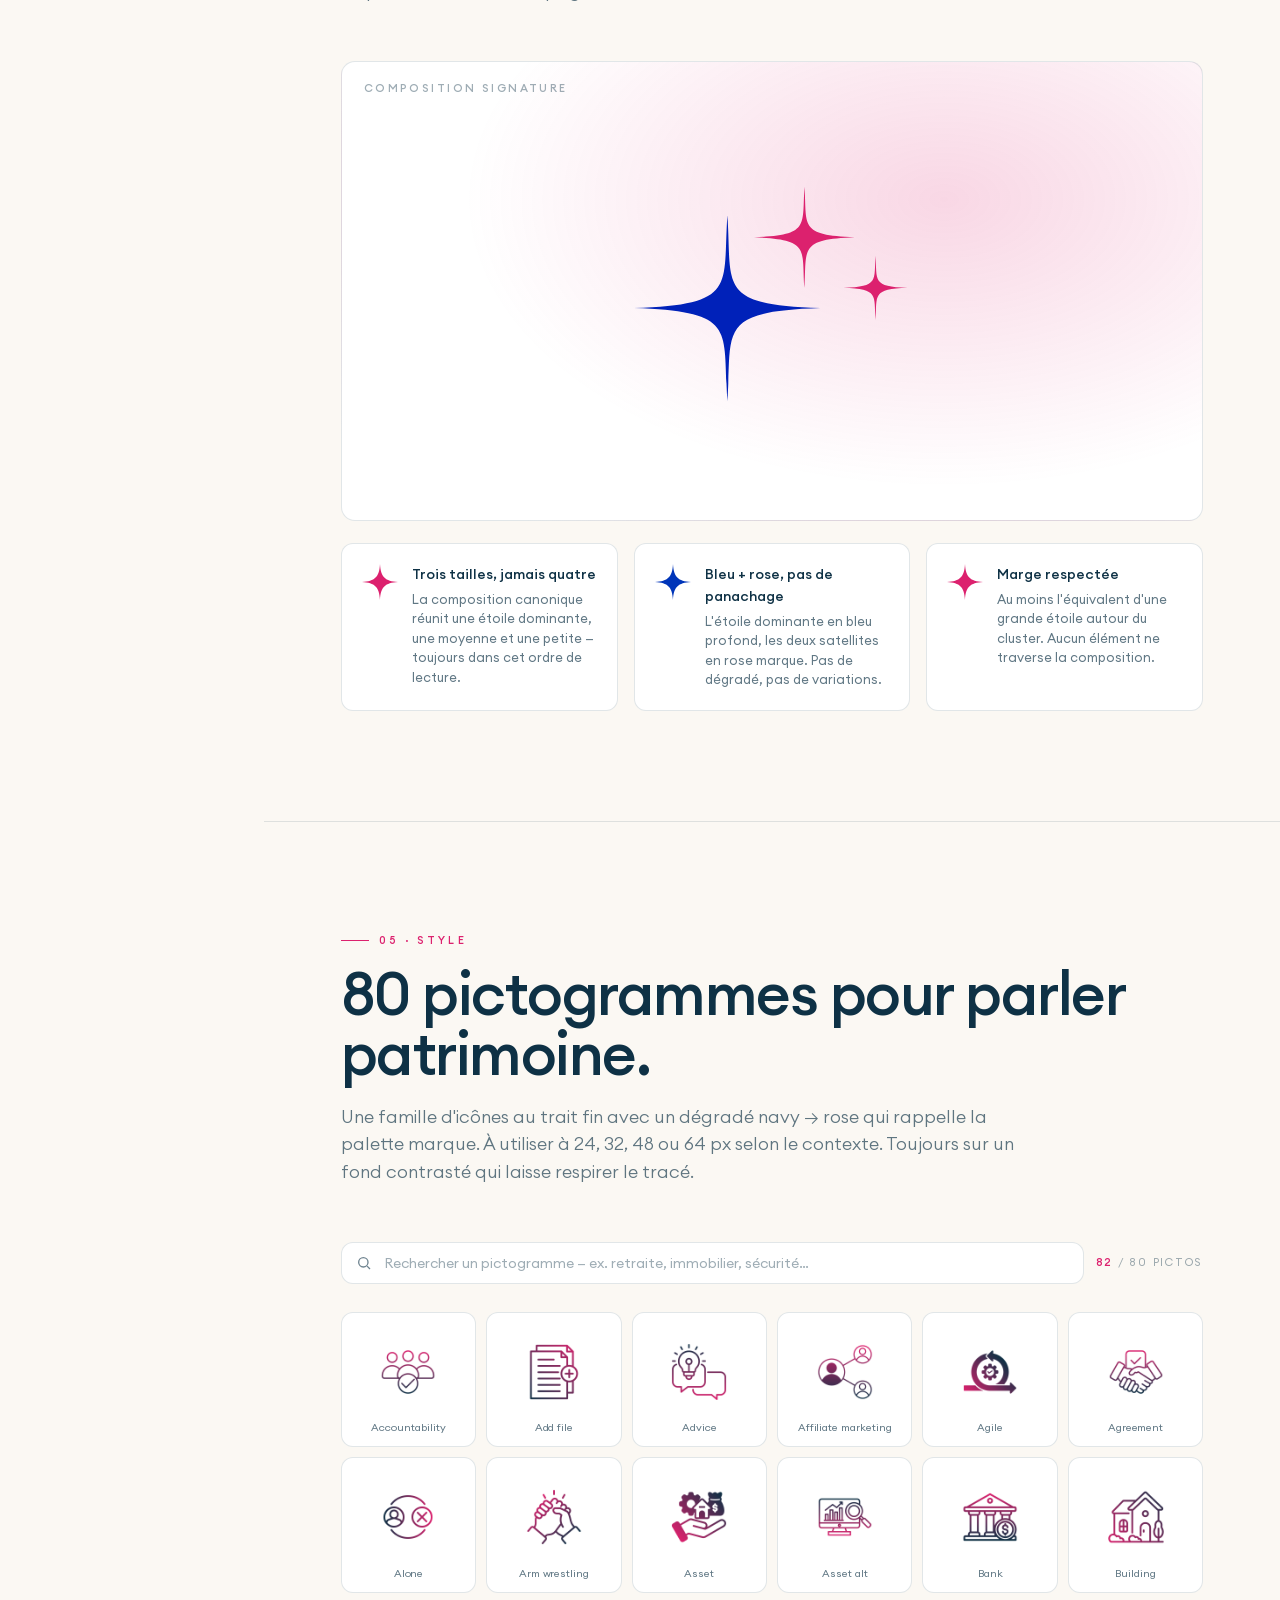
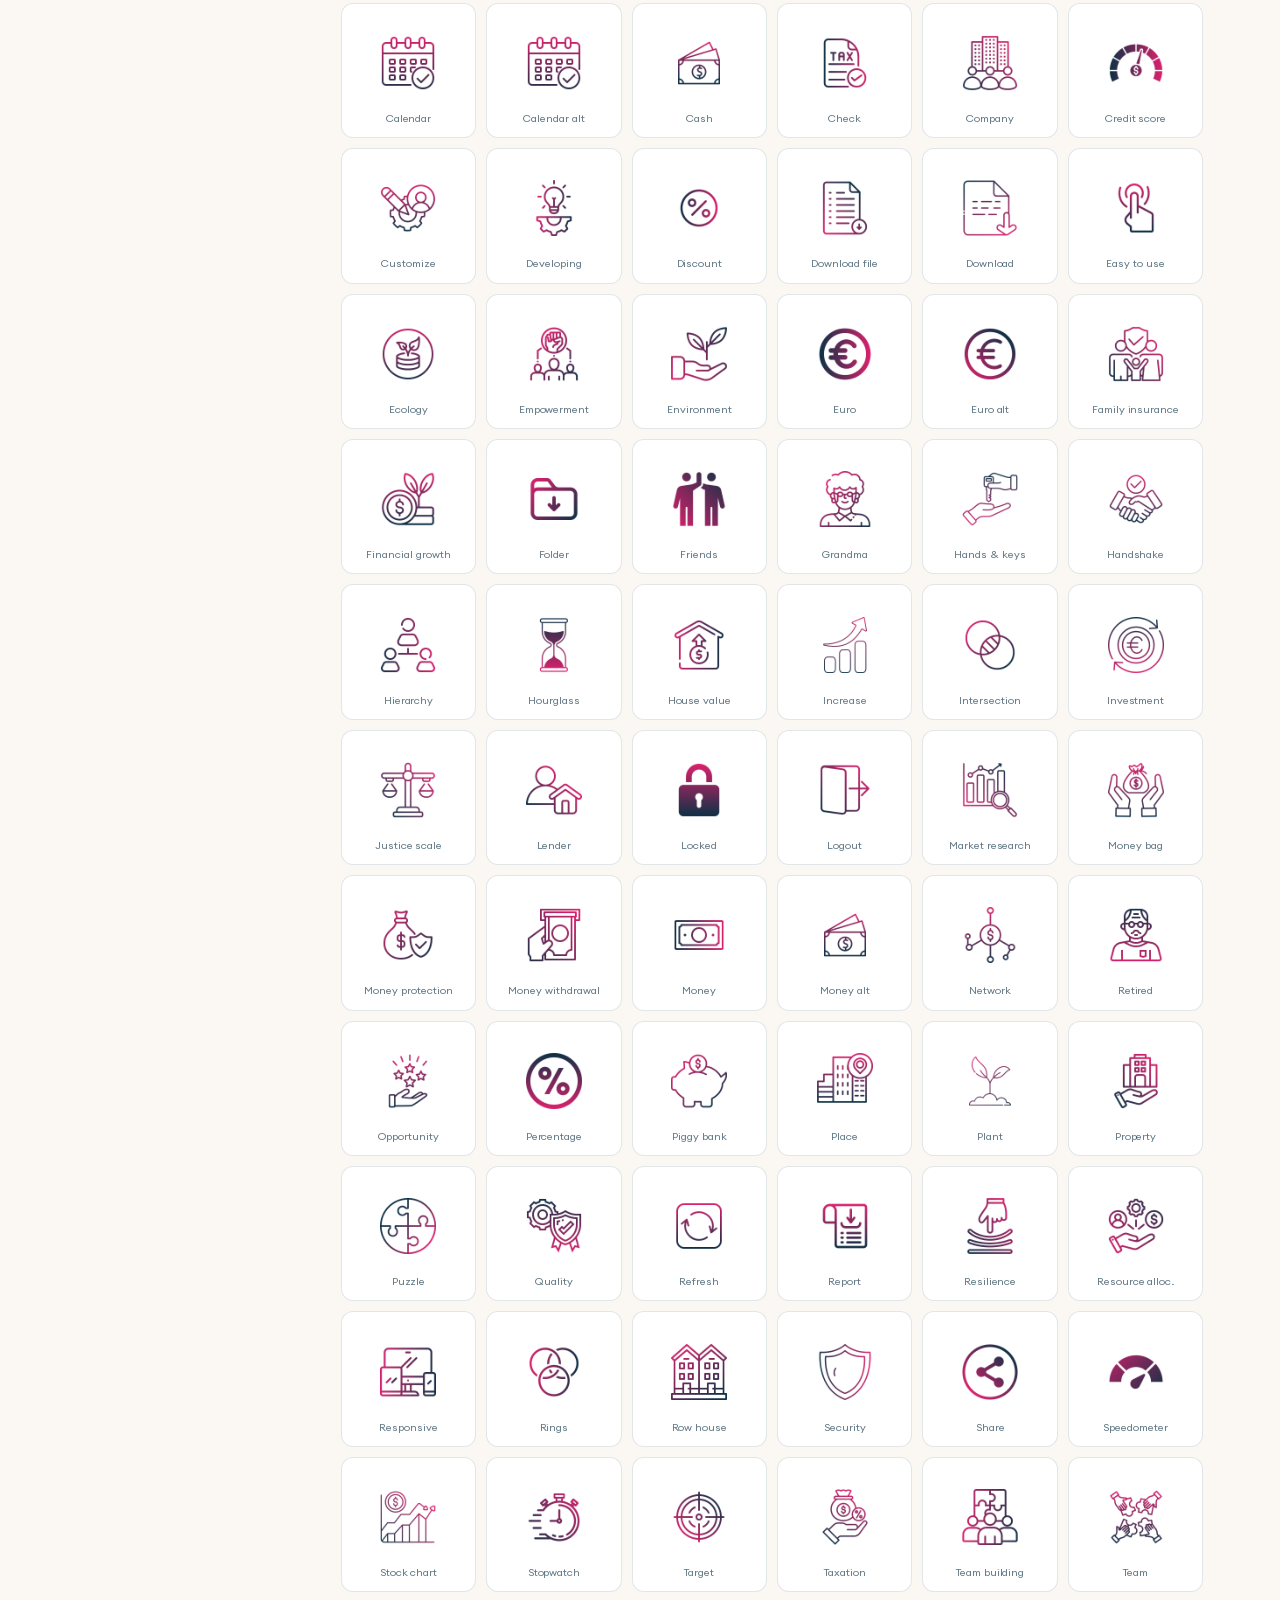
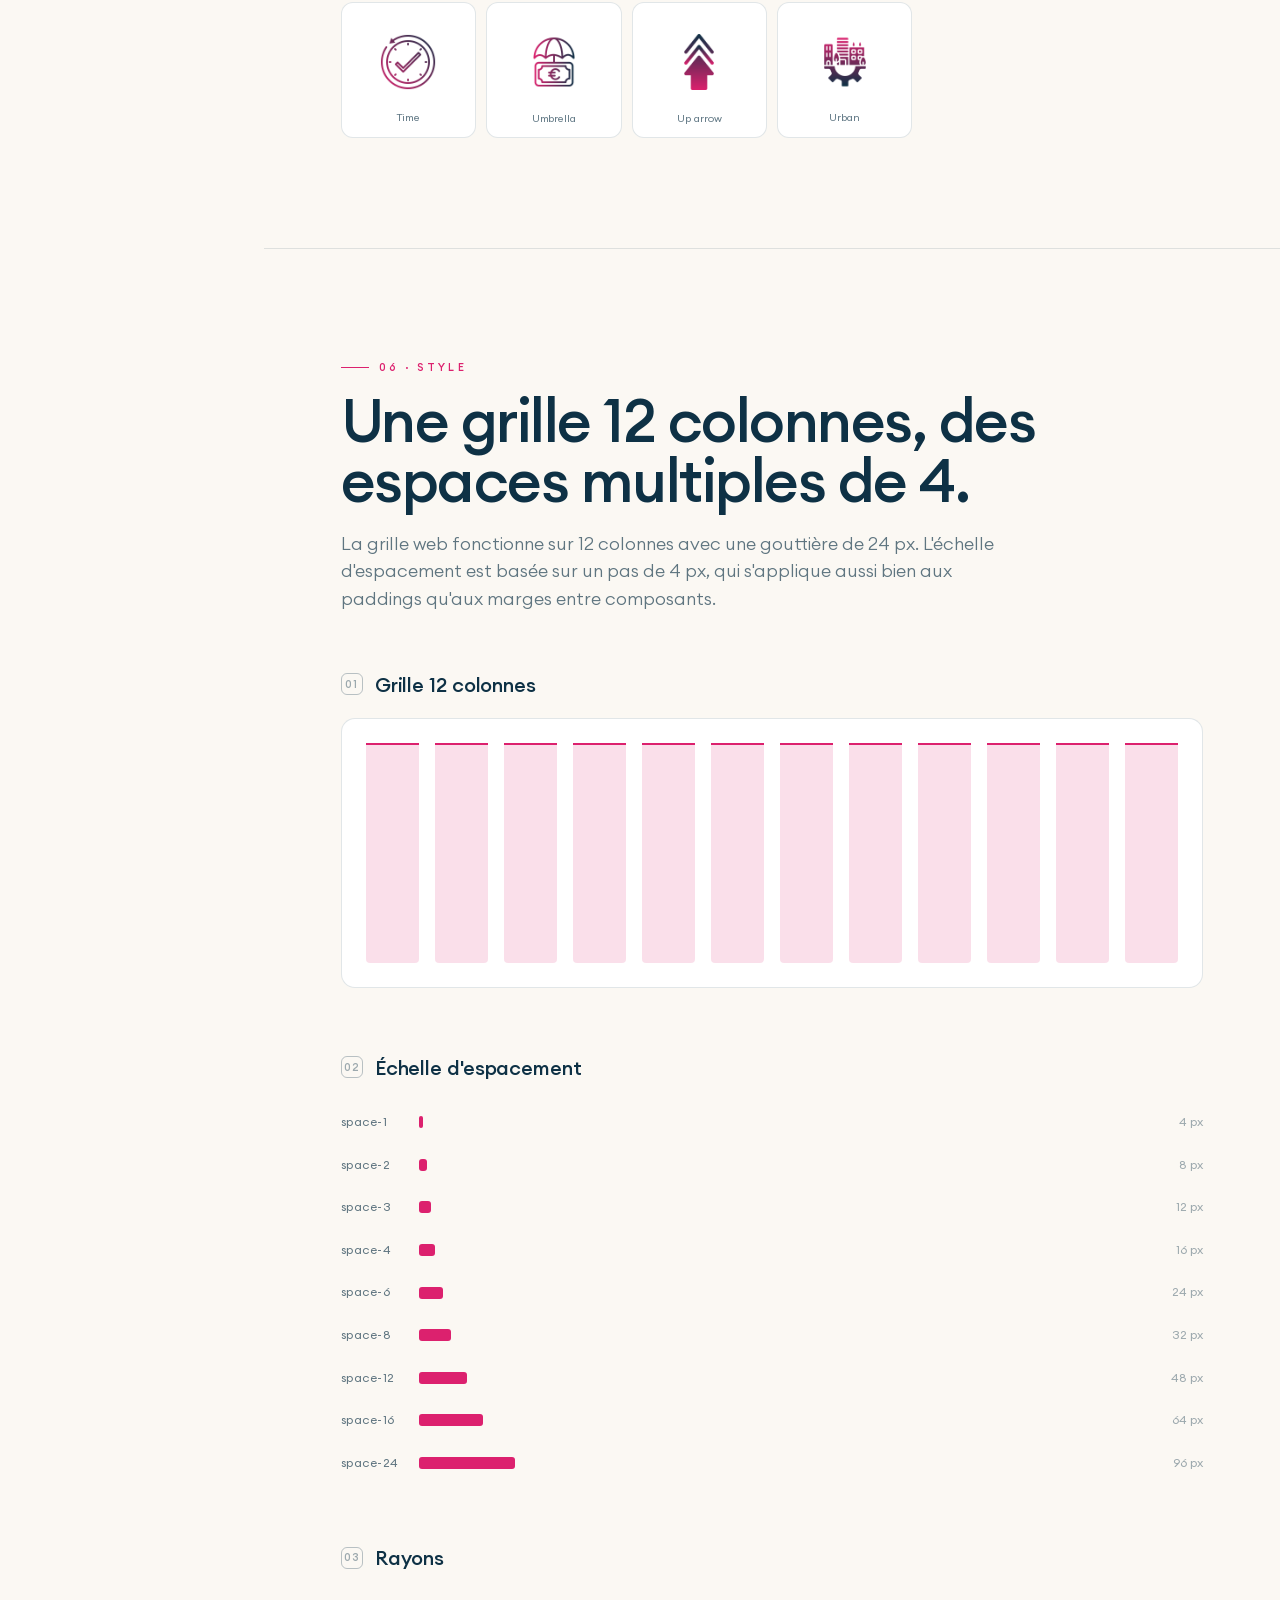
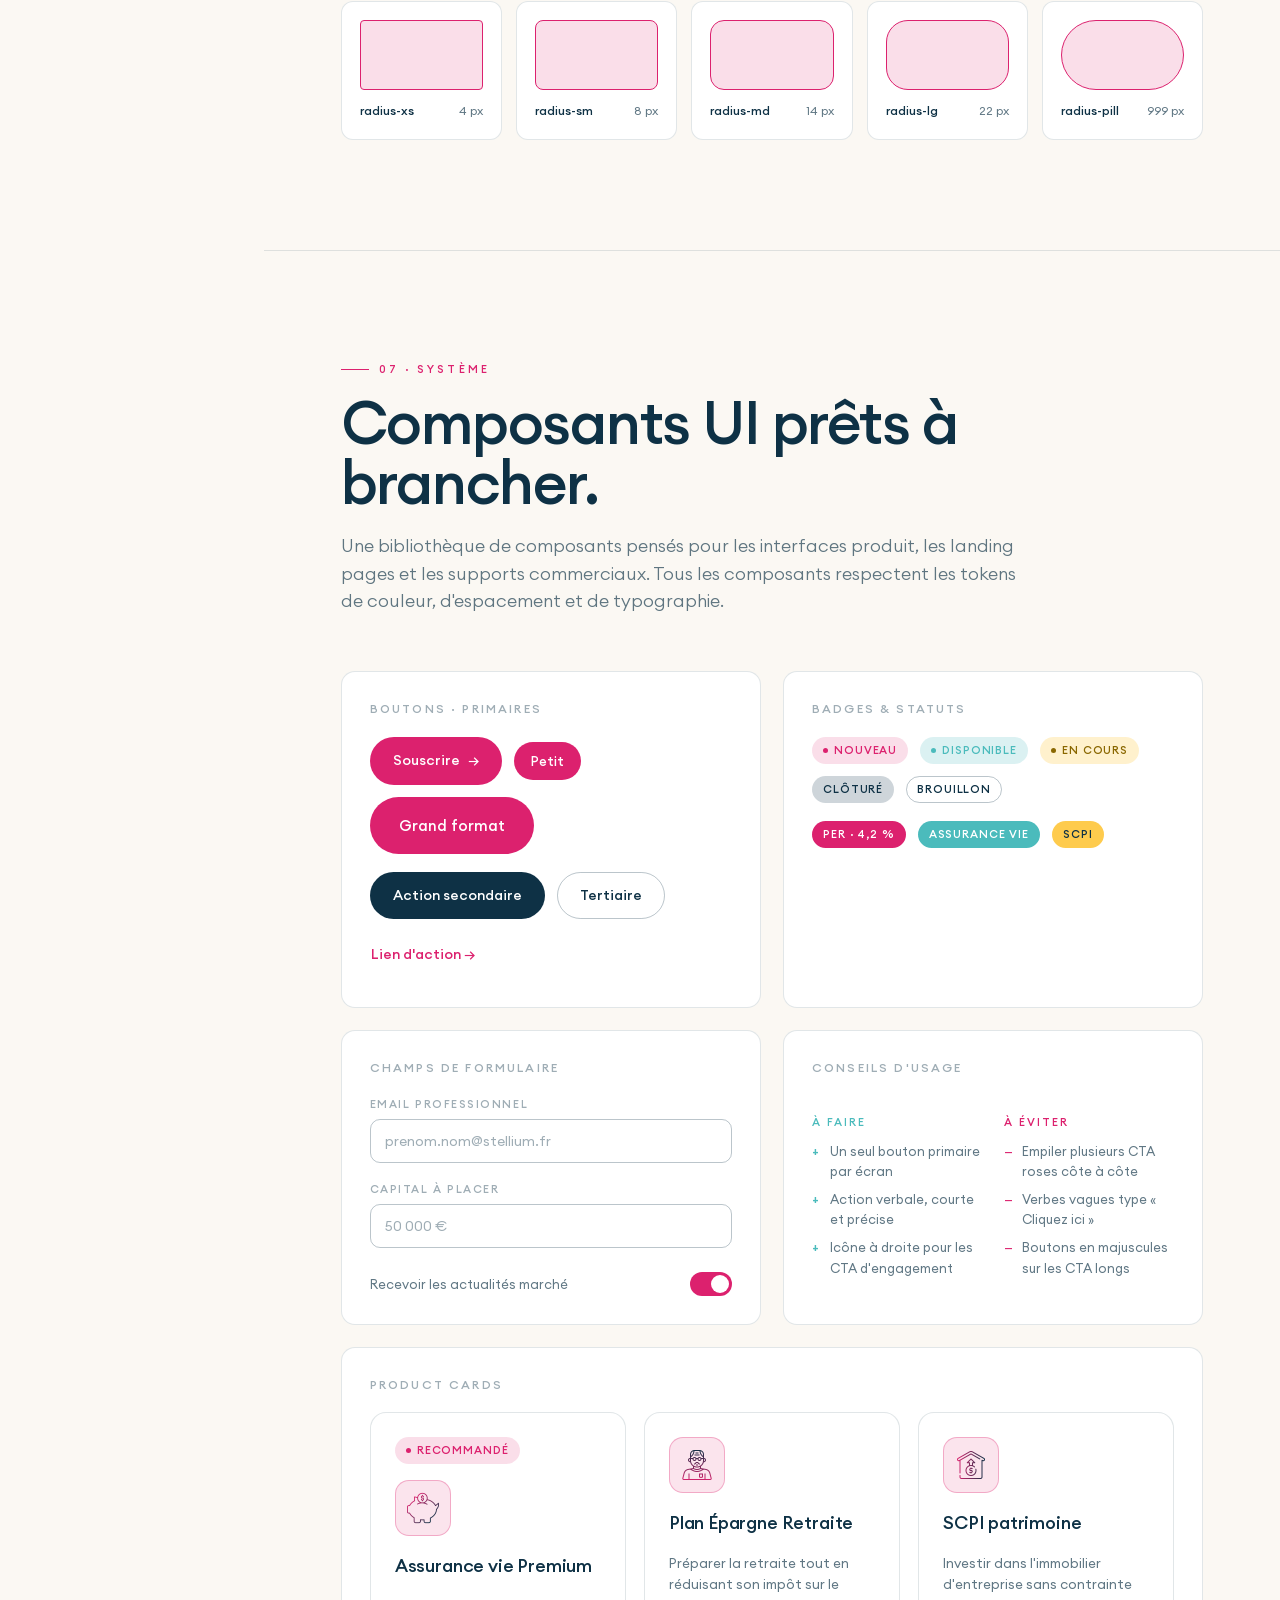
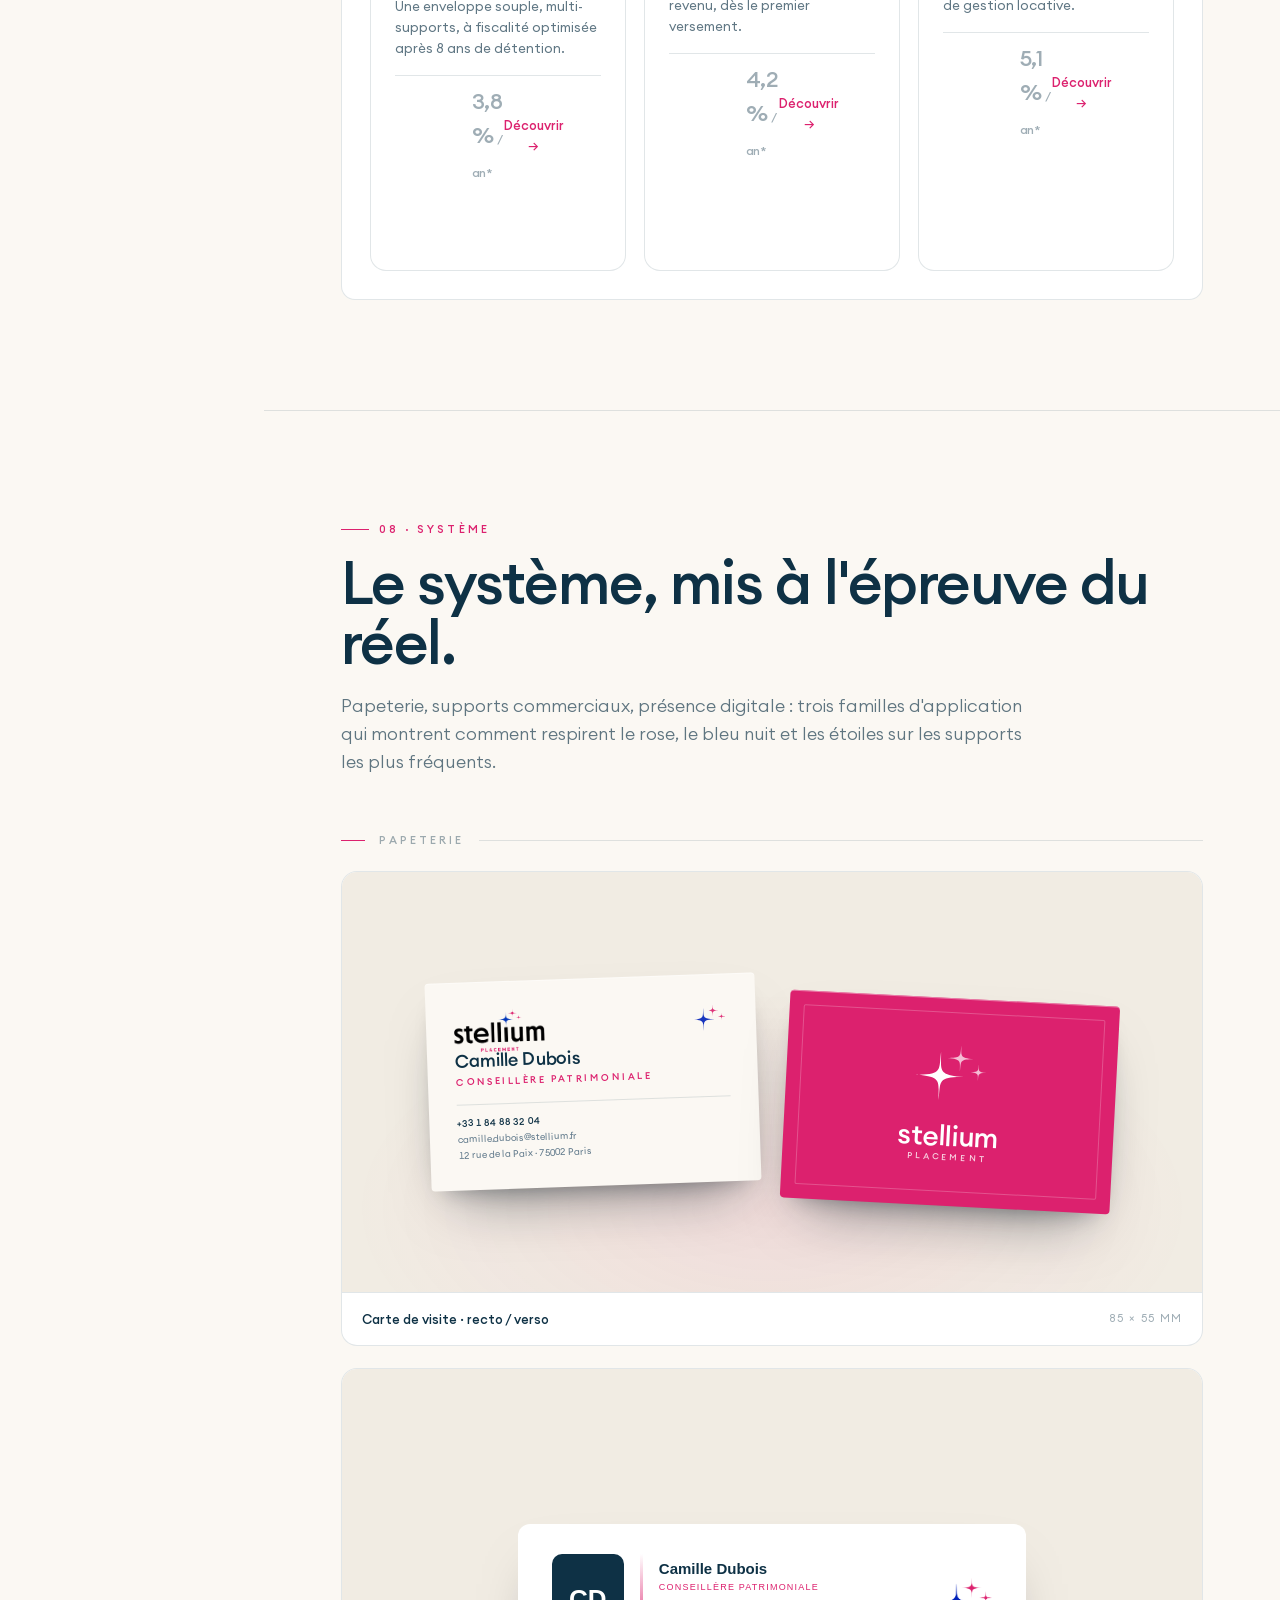
==== commit f6b18458: "Update Deep Blue token from #1A2EAF (estimate) to #0035B9 (confirmed) - --sp-blue CSS token, Deep Bl" ====
--- a/index.html
+++ b/index.html
@@ -201,12 +201,12 @@
       <h3 style="margin-top:64px"><span class="num">02</span> Couleurs d'accompagnement</h3>
       <div class="color-grid secondary">
         <div class="swatch">
-          <div class="chip" style="background:#1A2EAF"><div class="label">Deep Blue</div></div>
+          <div class="chip" style="background:#0035B9"><div class="label">Deep Blue</div></div>
           <div class="body">
             <div class="name">Deep Blue</div>
             <div class="tokens">
-              <div><b>HEX</b><span>#1A2EAF</span></div>
-              <div><b>RGB</b><span>26, 46, 175</span></div>
+              <div><b>HEX</b><span>#0035B9</span></div>
+              <div><b>RGB</b><span>0, 53, 185</span></div>
             </div>
           </div>
         </div>
@@ -289,15 +289,15 @@
           <button class="ramp-cell" style="background:#967B60; color:rgba(255,255,255,0.95)" data-copy="#967B60" title="Darker 50%">#967B60</button>
         </div>
         <div class="ramp-col">
-          <button class="ramp-cell ramp-base" style="background:#1A2EAF; color:rgba(255,255,255,0.95)" data-copy="#1A2EAF">
+          <button class="ramp-cell ramp-base" style="background:#0035B9; color:rgba(255,255,255,0.95)" data-copy="#0035B9">
             <span class="rc-name">Blue</span>
-            <span class="rc-hex">#1A2EAF</span>
+            <span class="rc-hex">#0035B9</span>
           </button>
-          <button class="ramp-cell" style="background:#C9CFF7; color:#0E3145" data-copy="#C9CFF7" title="Lighter 80%">#C9CFF7</button>
-          <button class="ramp-cell" style="background:#93A0EF; color:#0E3145" data-copy="#93A0EF" title="Lighter 60%">#93A0EF</button>
-          <button class="ramp-cell" style="background:#5E70E7; color:rgba(255,255,255,0.95)" data-copy="#5E70E7" title="Lighter 40%">#5E70E7</button>
-          <button class="ramp-cell" style="background:#132283; color:rgba(255,255,255,0.95)" data-copy="#132283" title="Darker 25%">#132283</button>
-          <button class="ramp-cell" style="background:#0D1758; color:rgba(255,255,255,0.95)" data-copy="#0D1758" title="Darker 50%">#0D1758</button>
+          <button class="ramp-cell" style="background:#BED1FF; color:#0E3145" data-copy="#BED1FF" title="Lighter 80%">#BED1FF</button>
+          <button class="ramp-cell" style="background:#7DA2FF; color:#0E3145" data-copy="#7DA2FF" title="Lighter 60%">#7DA2FF</button>
+          <button class="ramp-cell" style="background:#3C74FF; color:rgba(255,255,255,0.95)" data-copy="#3C74FF" title="Lighter 40%">#3C74FF</button>
+          <button class="ramp-cell" style="background:#00288B; color:rgba(255,255,255,0.95)" data-copy="#00288B" title="Darker 25%">#00288B</button>
+          <button class="ramp-cell" style="background:#001A5D; color:rgba(255,255,255,0.95)" data-copy="#001A5D" title="Darker 50%">#001A5D</button>
         </div>
         <div class="ramp-col">
           <button class="ramp-cell ramp-base" style="background:#5F788A; color:rgba(255,255,255,0.95)" data-copy="#5F788A">
--- a/styles.css
+++ b/styles.css
@@ -46,7 +46,7 @@
   --sp-slate: #5f788a;
   --sp-yellow: #FECB4D;
   --sp-teal: #4BBBBC;
-  --sp-blue: #1A2EAF;        /* deep blue from the sparkles */
+  --sp-blue: #0035B9;        /* deep blue from the sparkles */
   --sp-black: #000000;
   --sp-cream: #F8F6F4;
   --sp-paper: #FBF8F3;
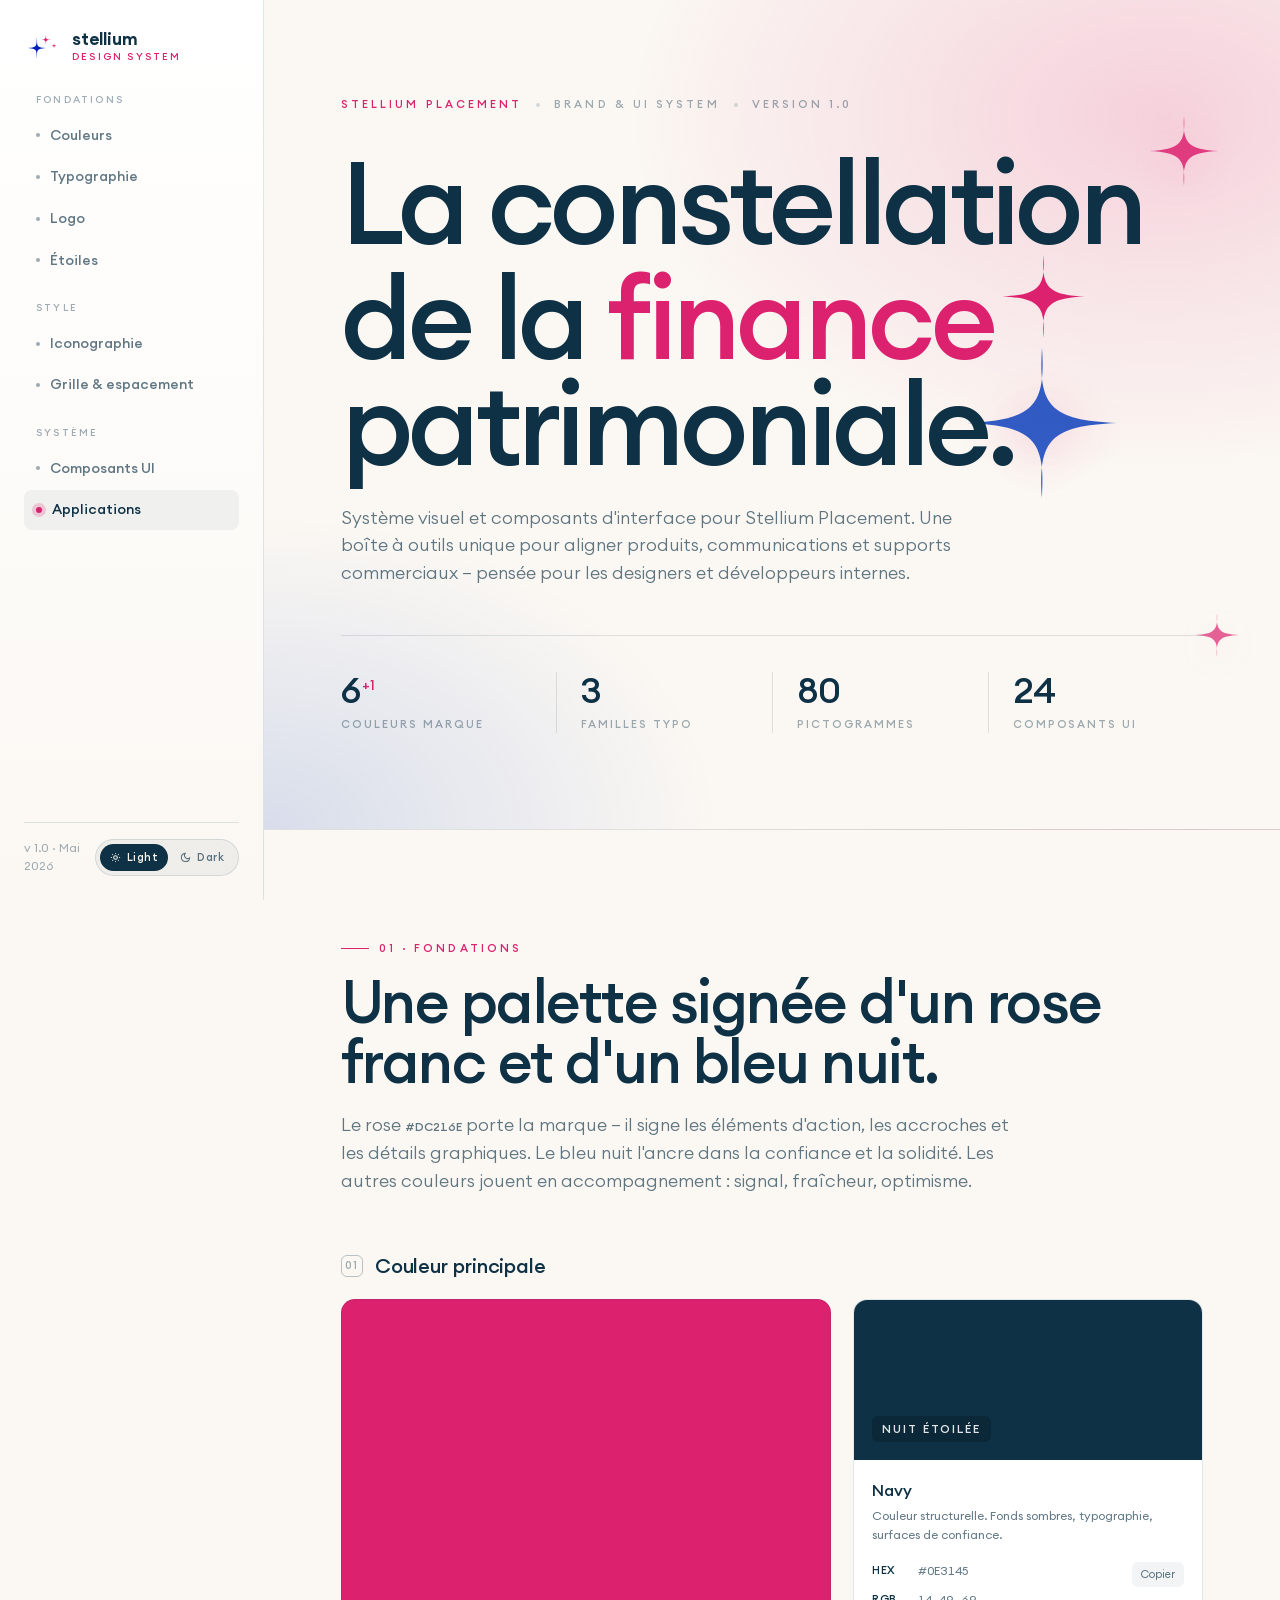
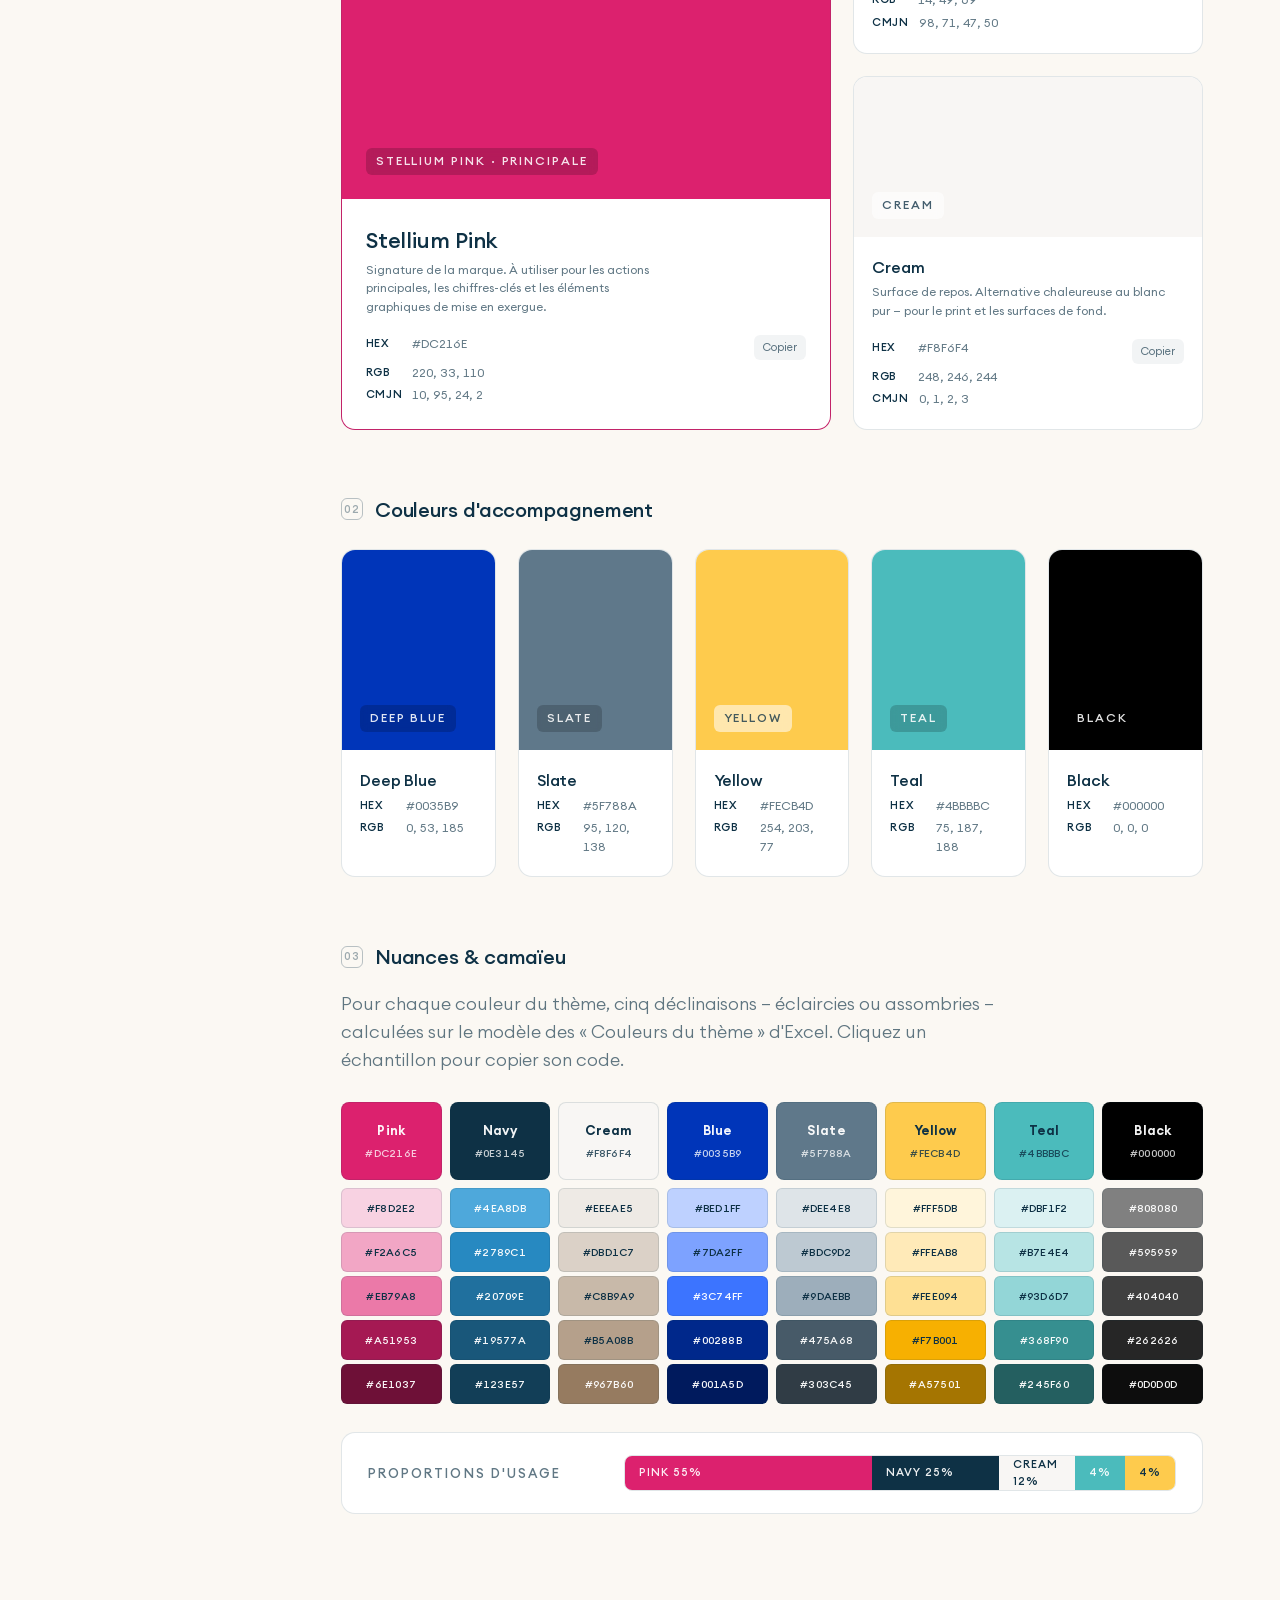
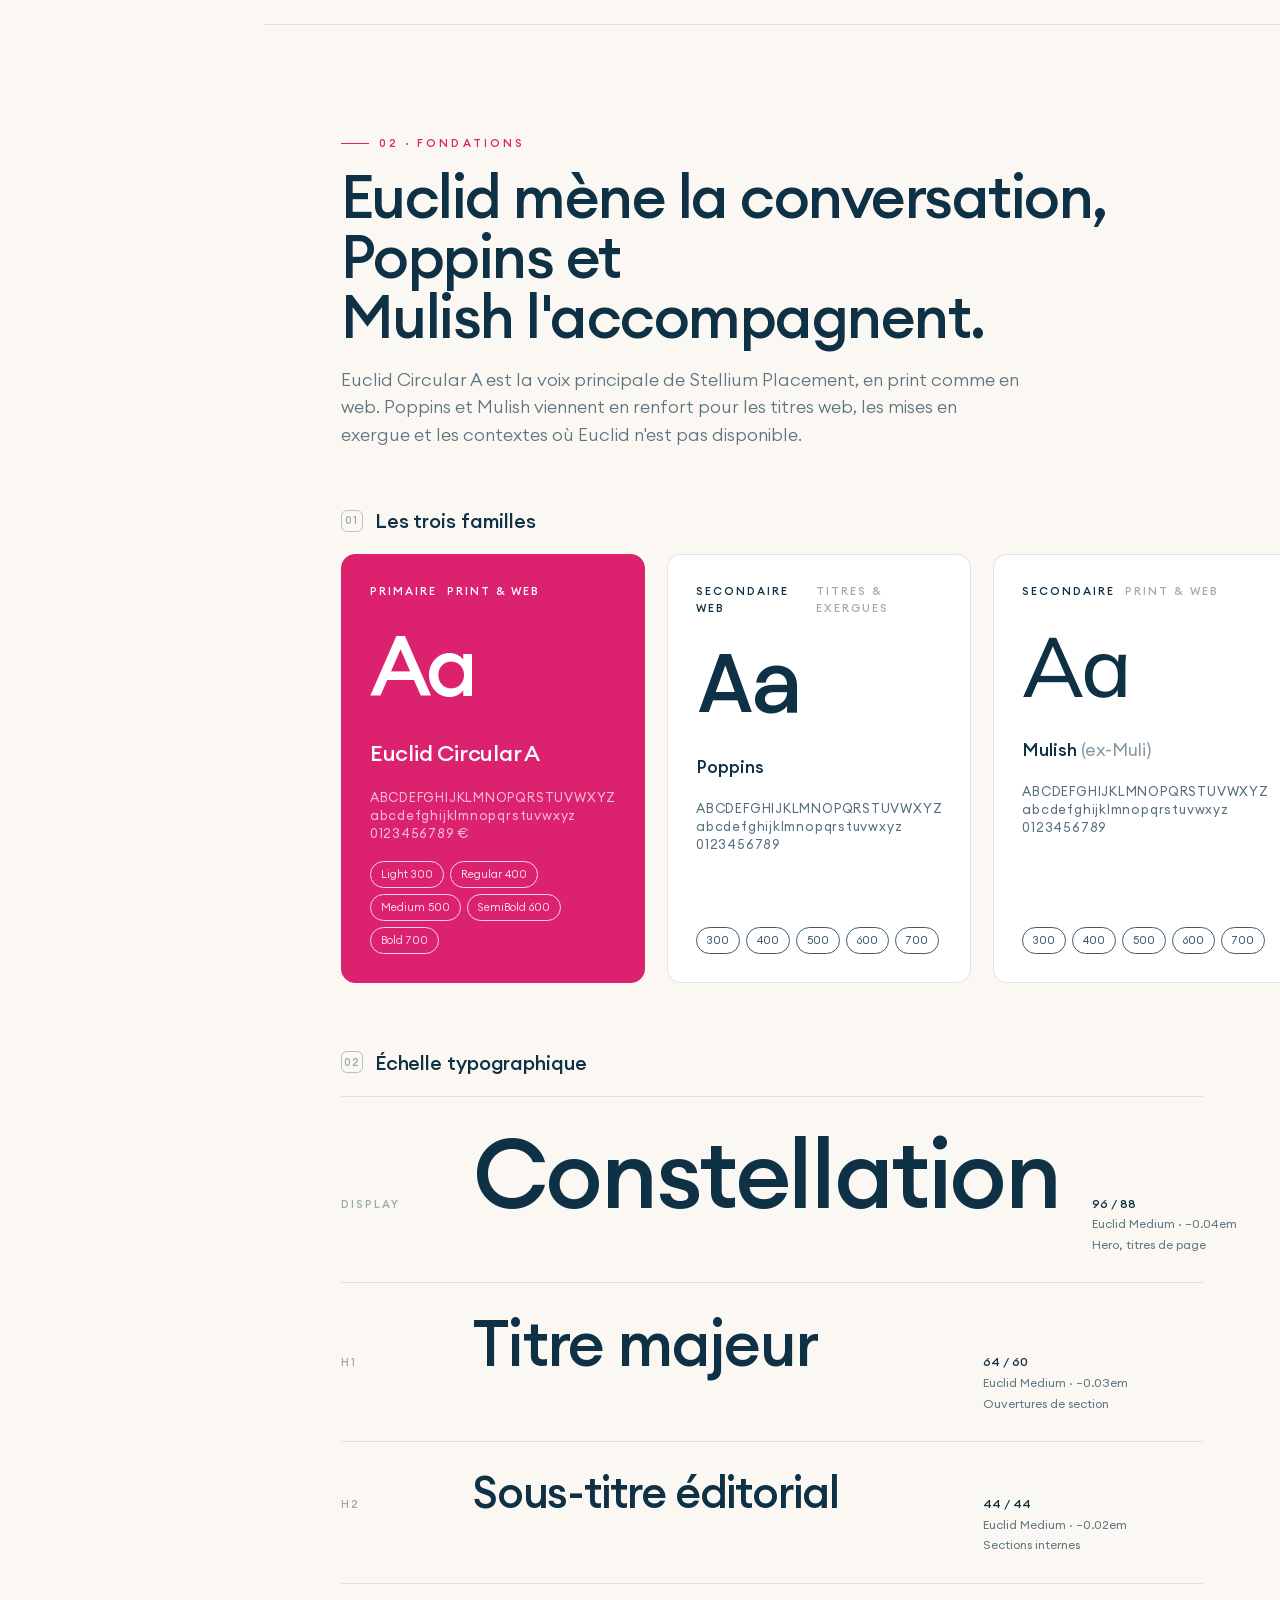
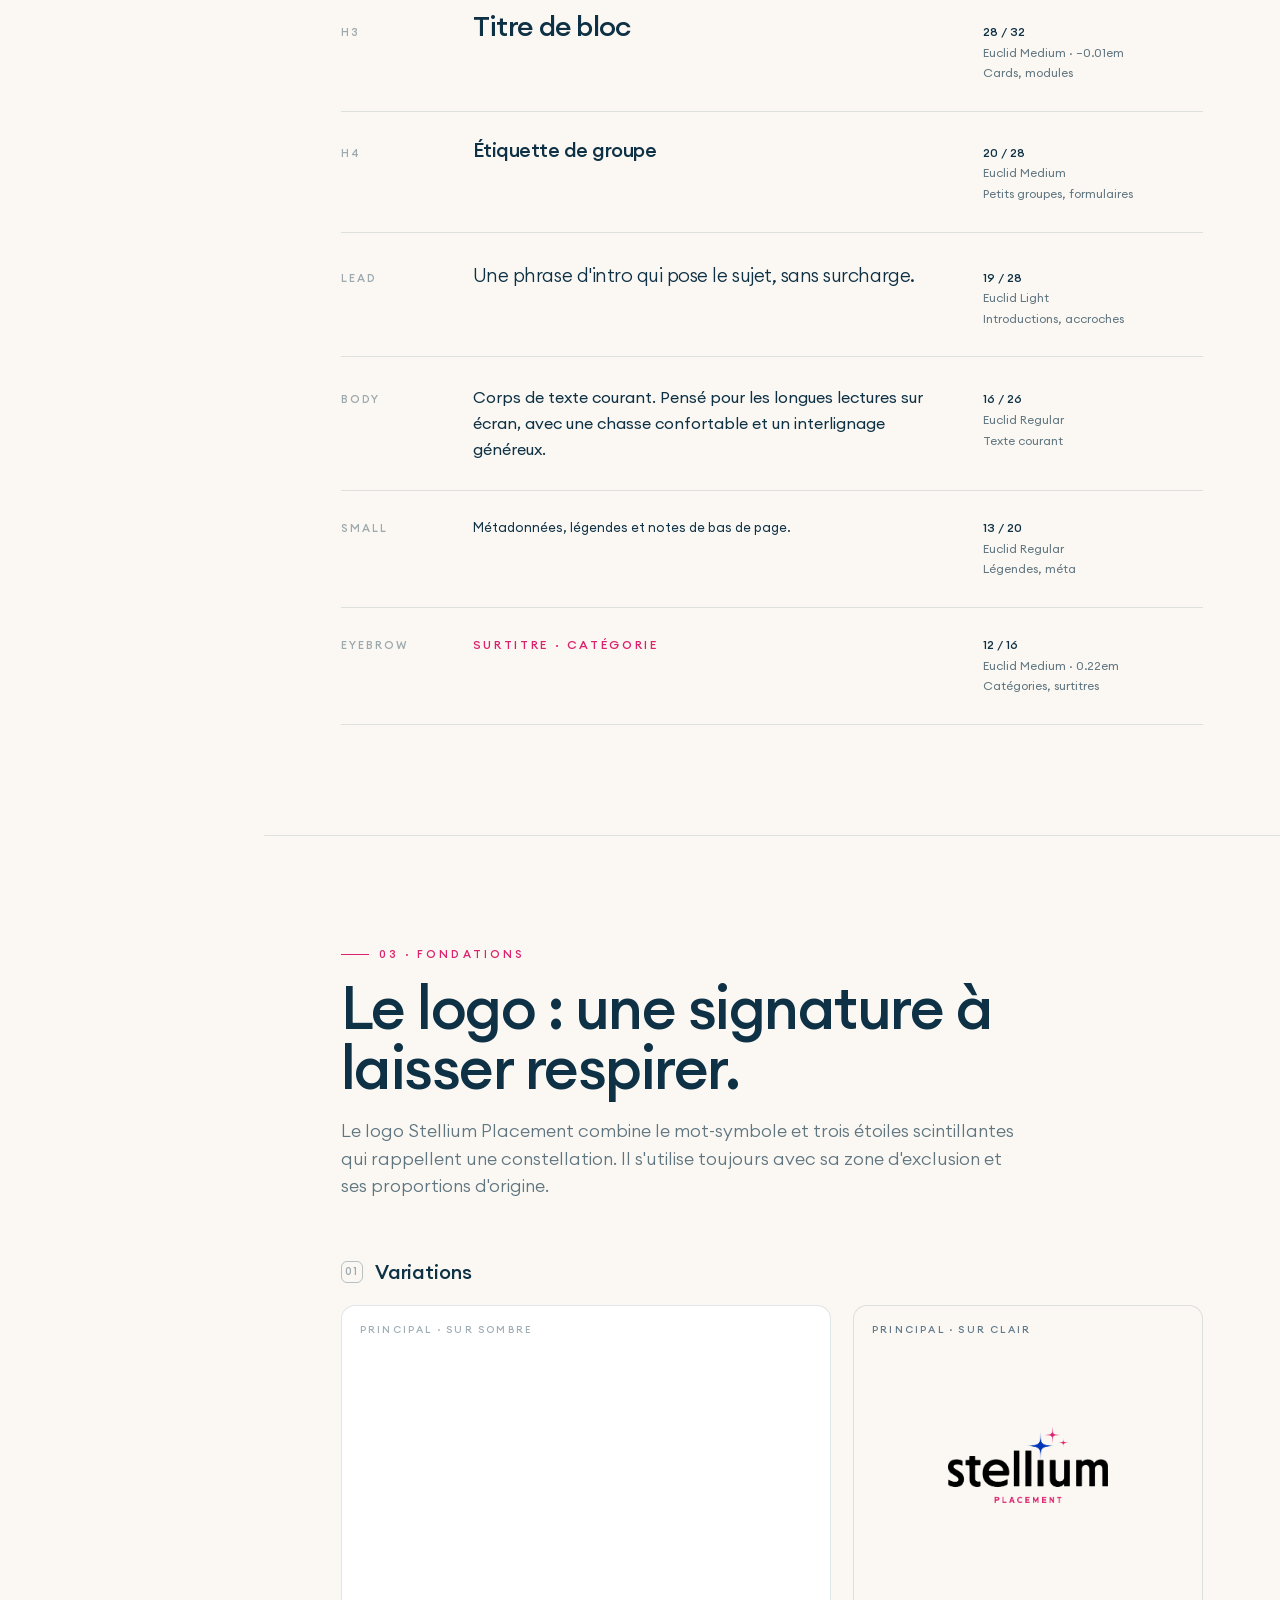
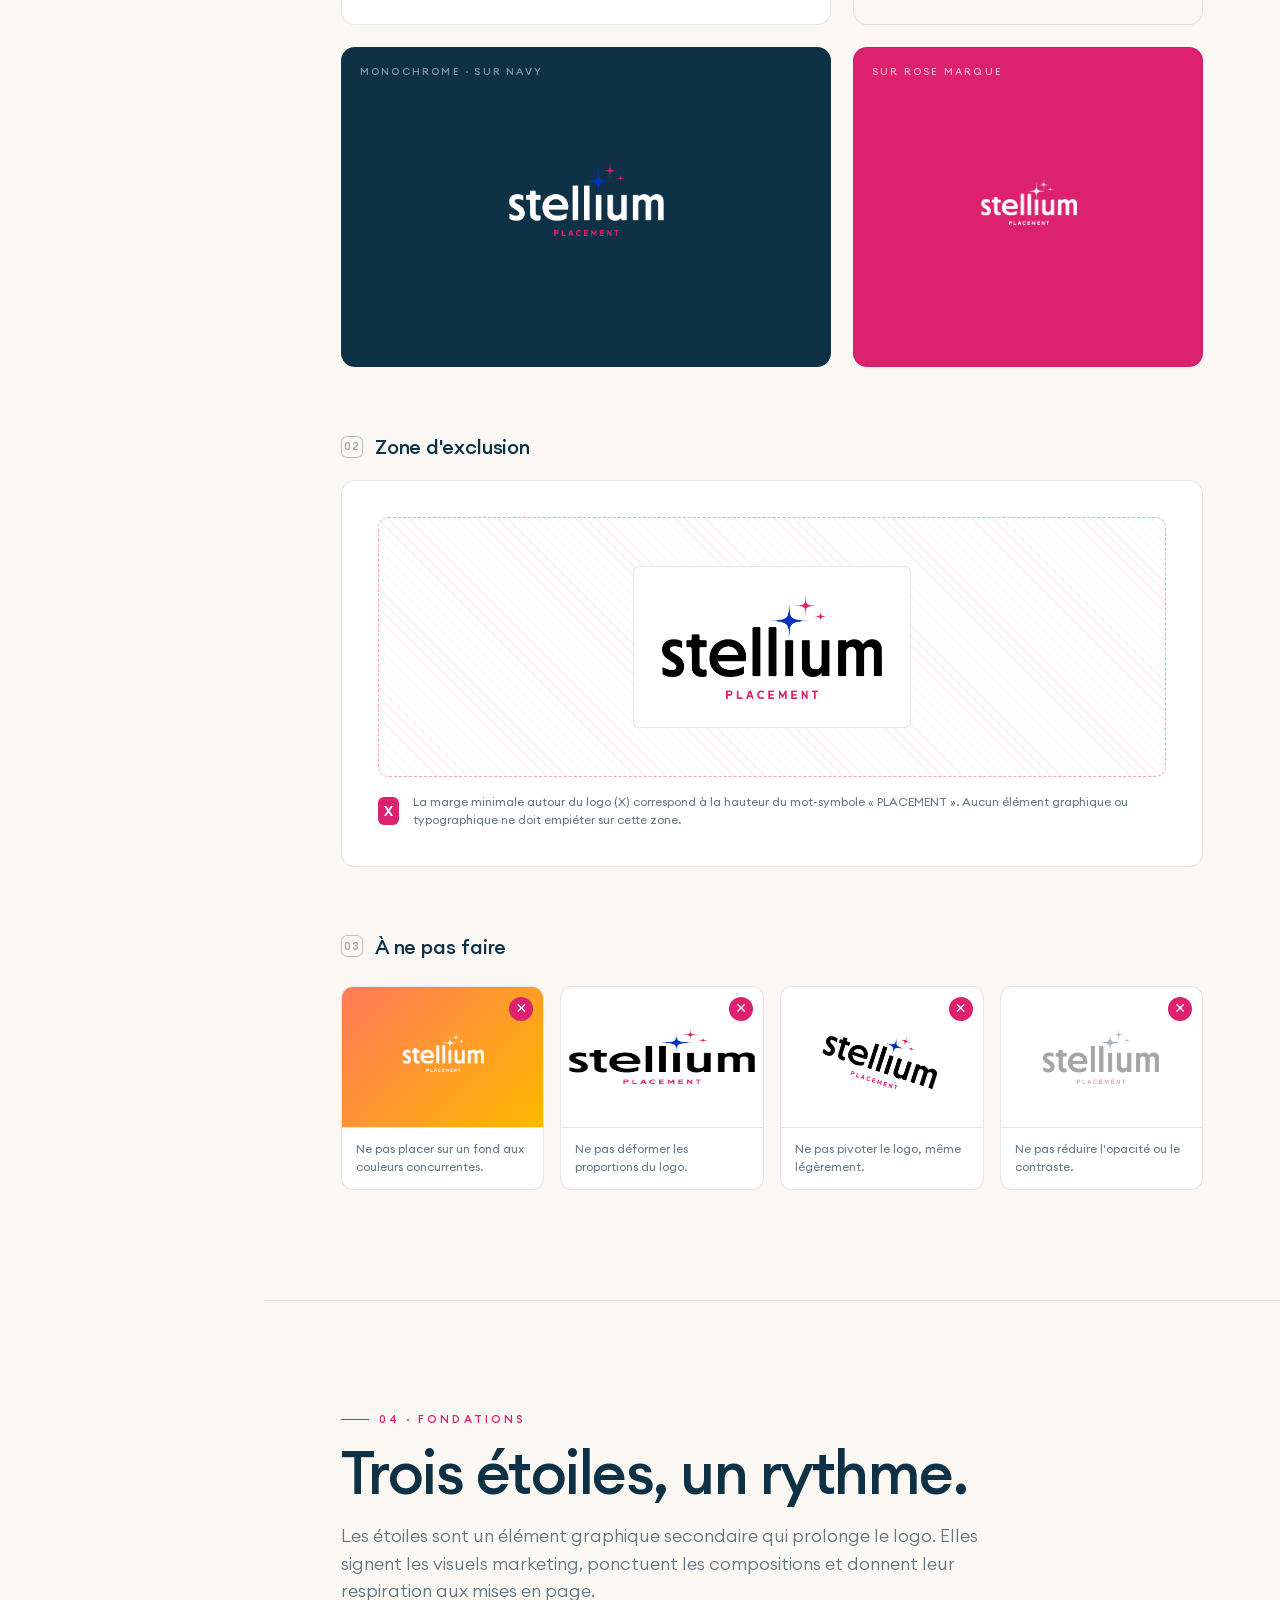
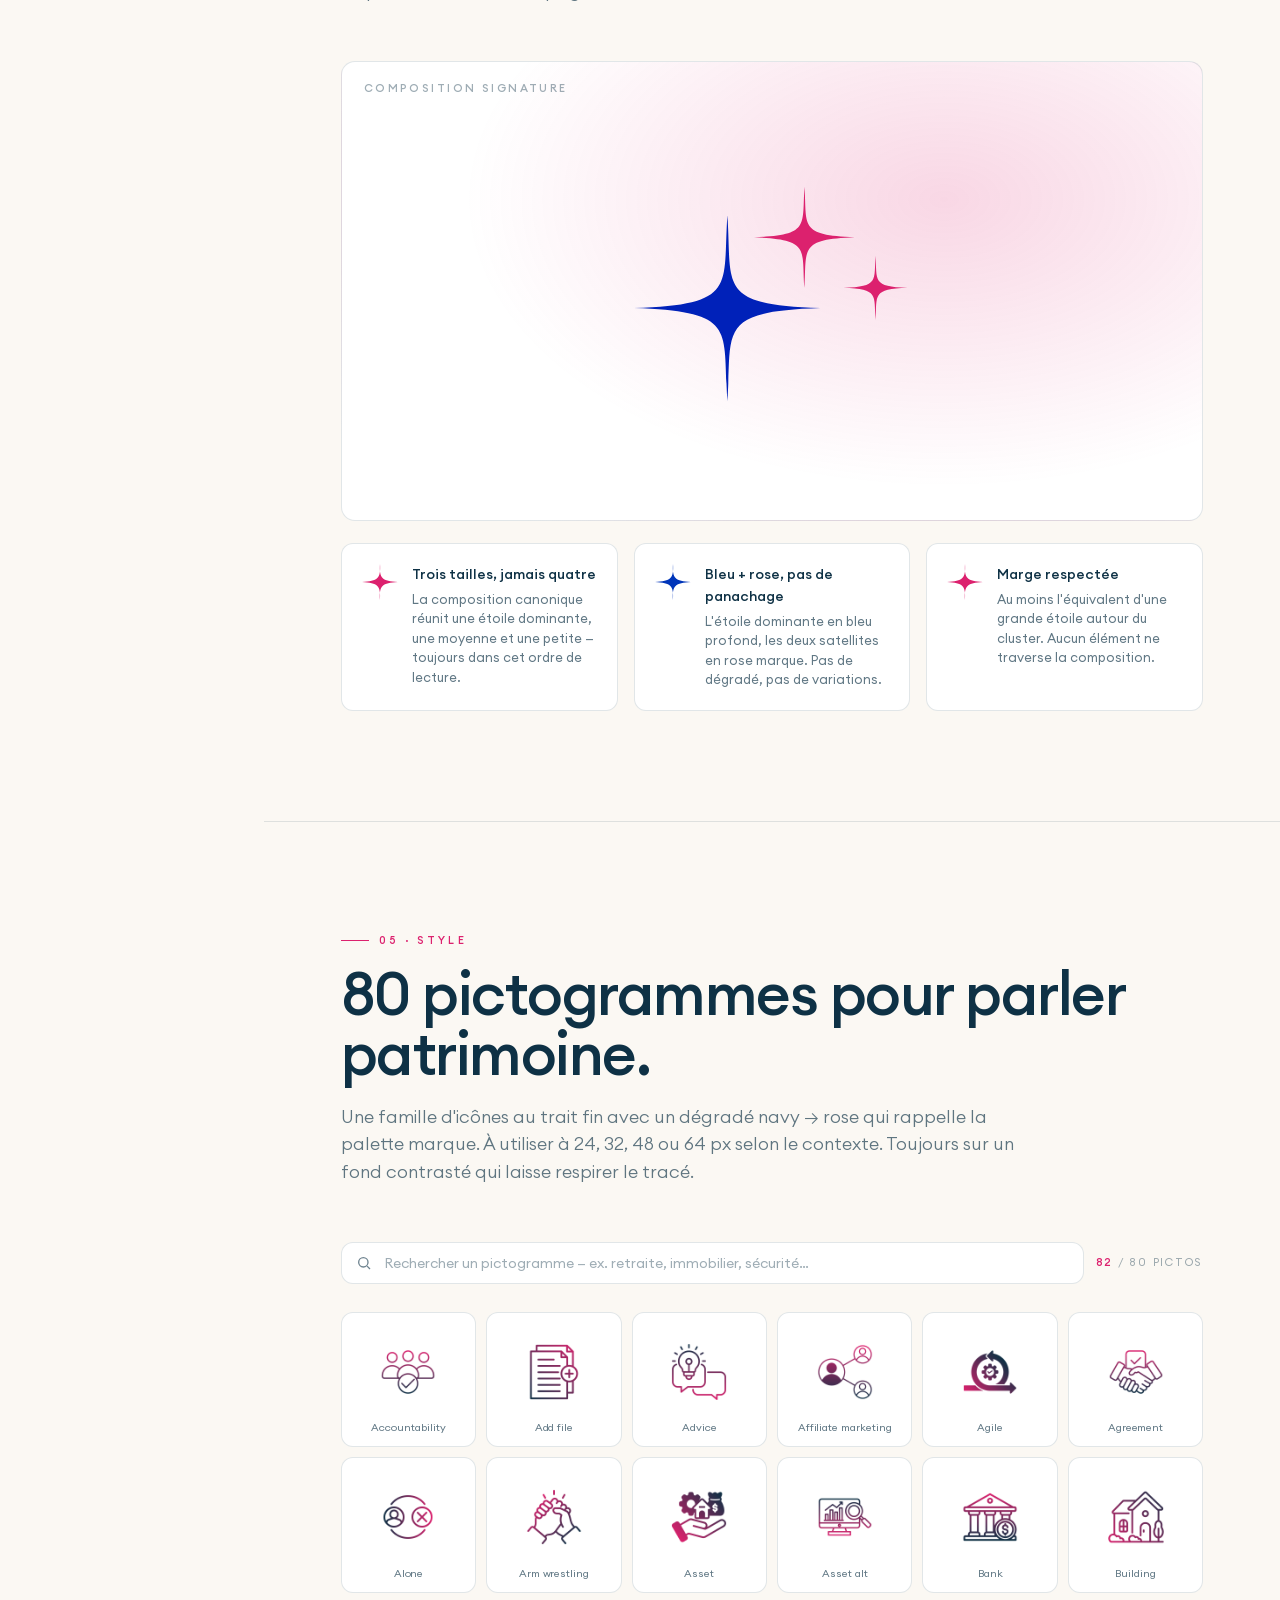
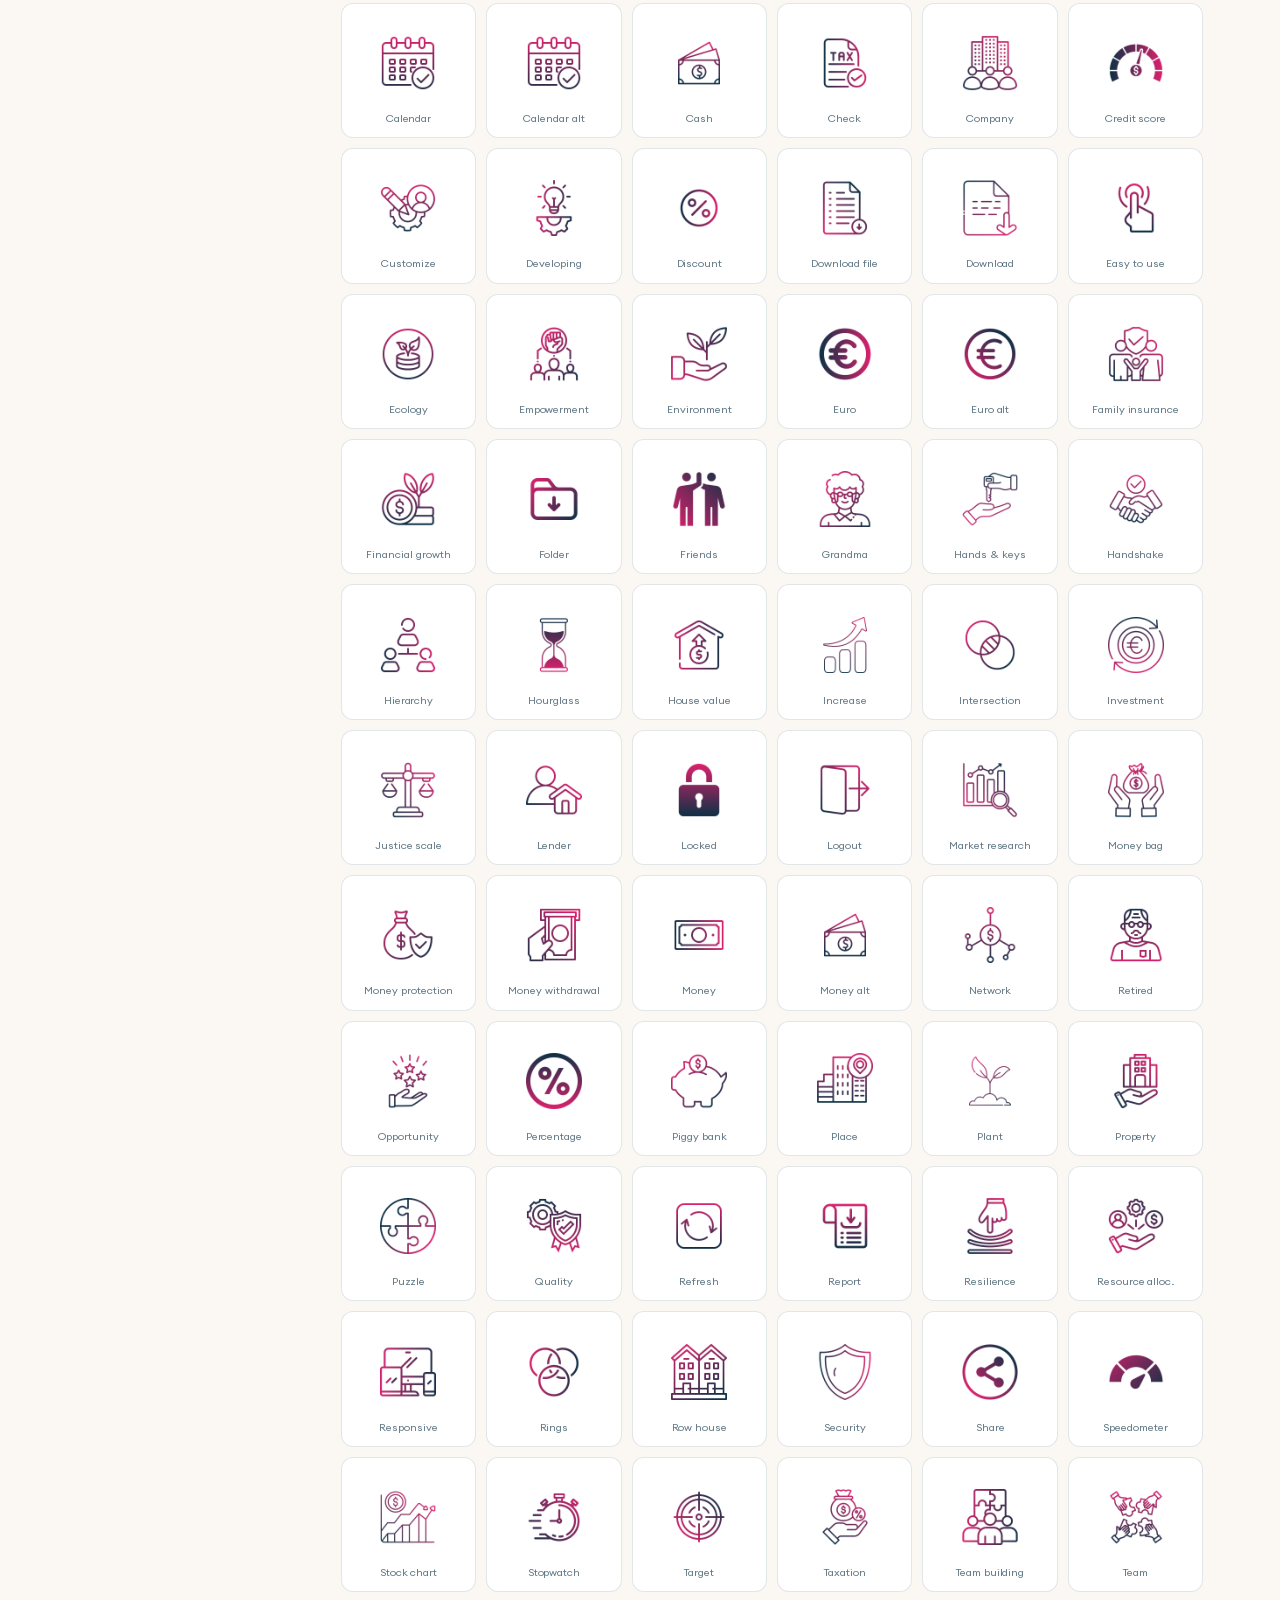
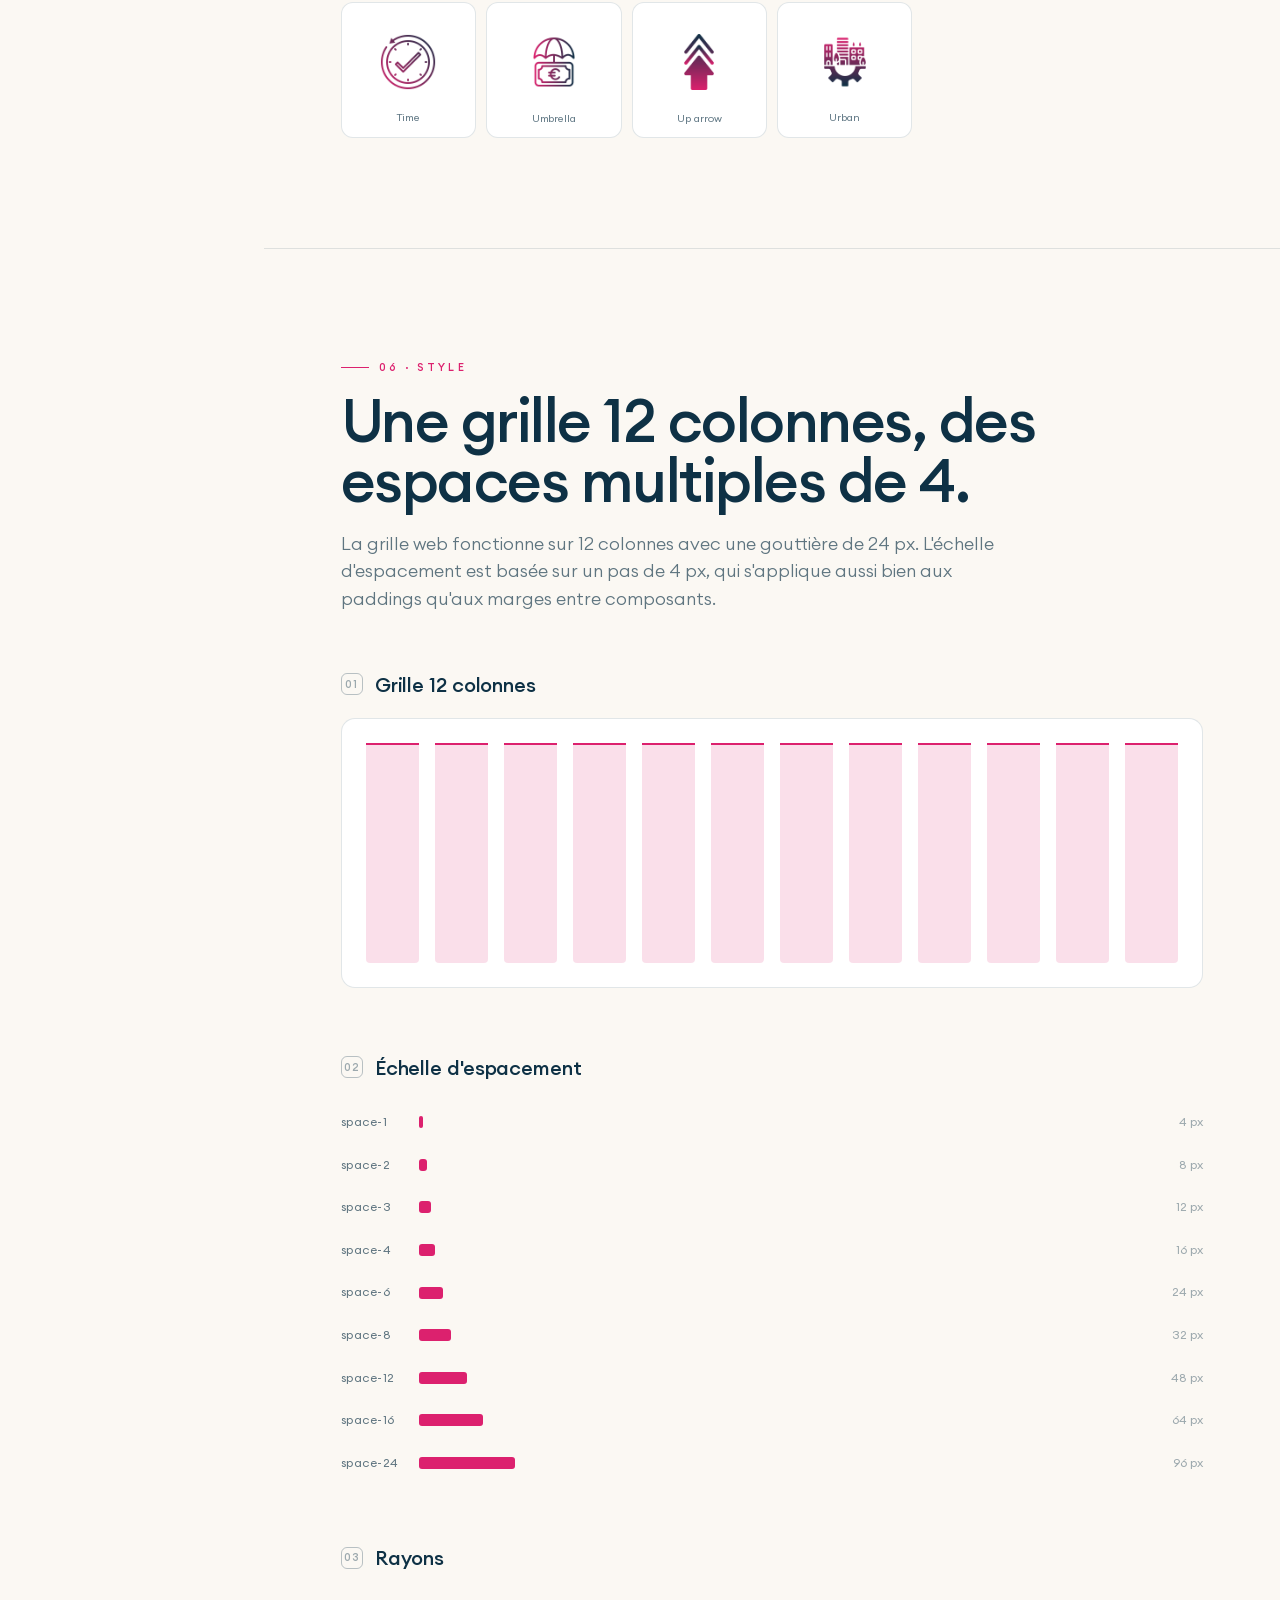
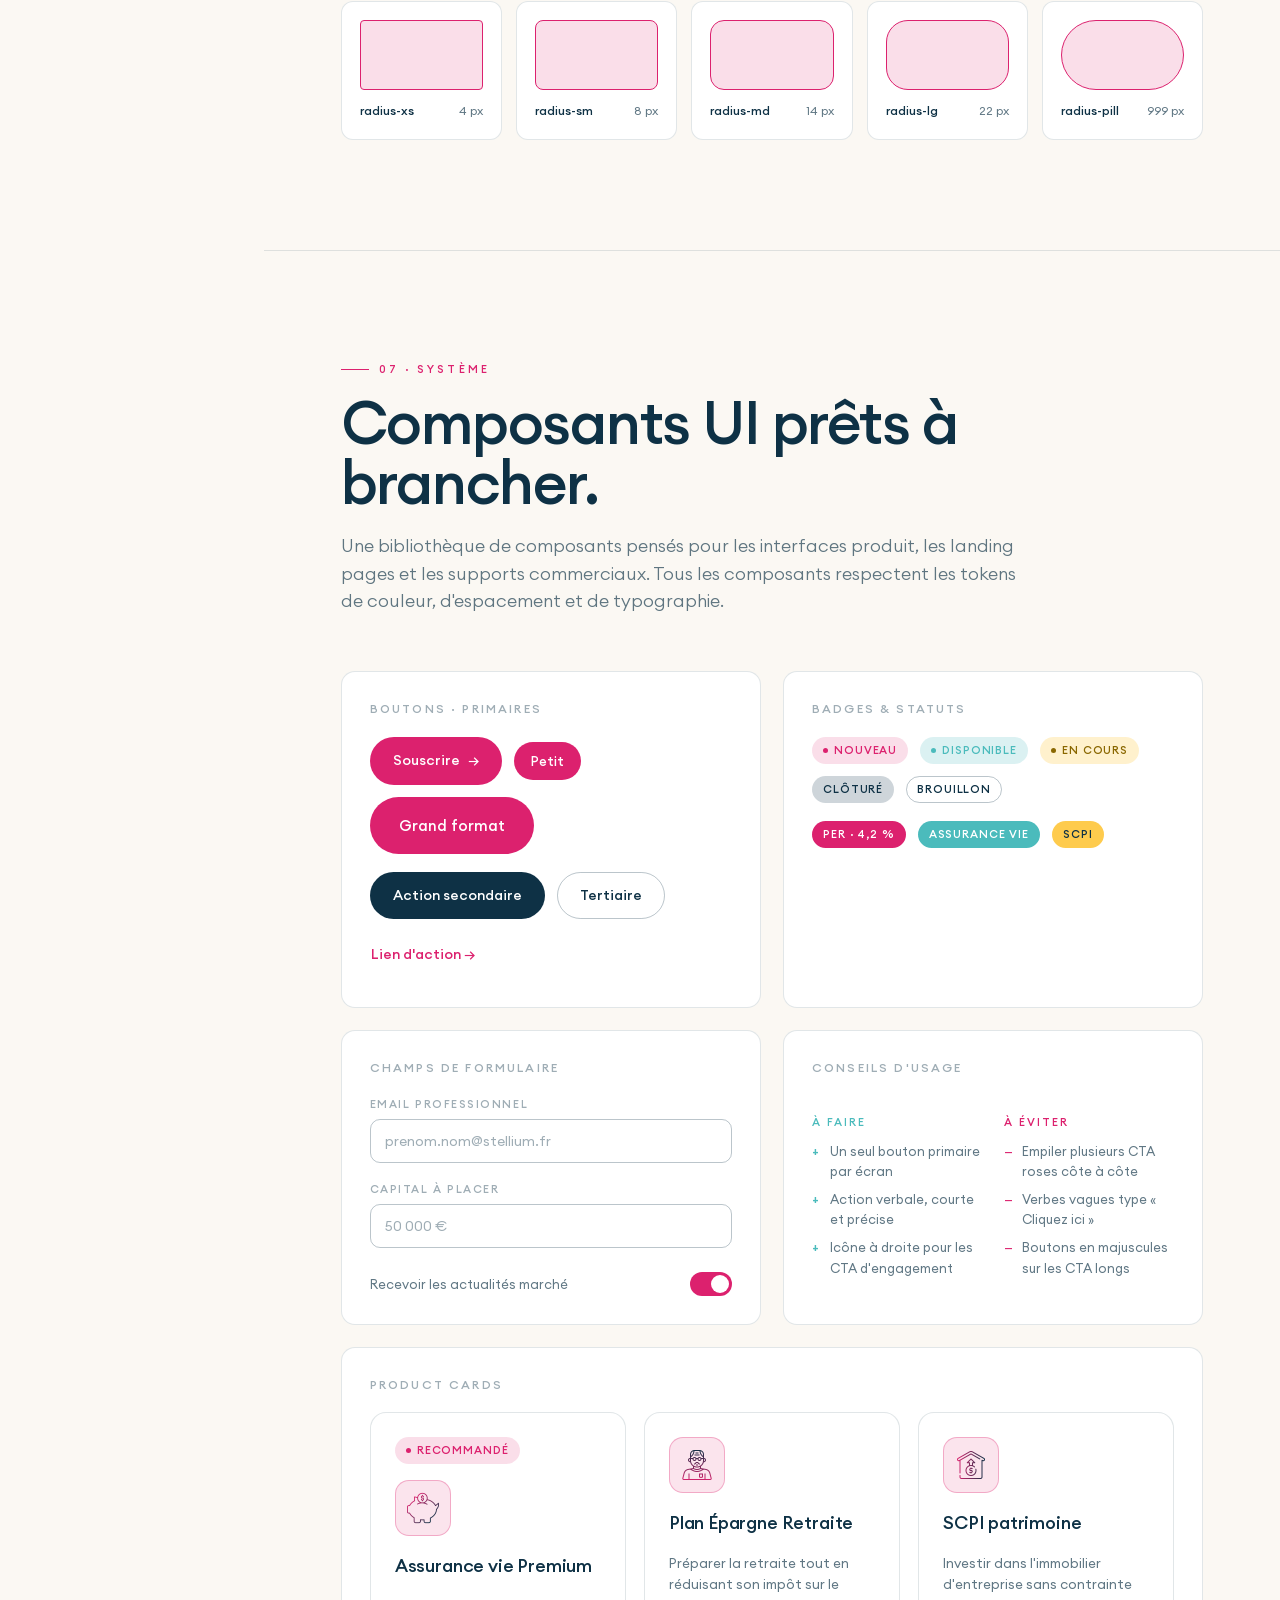
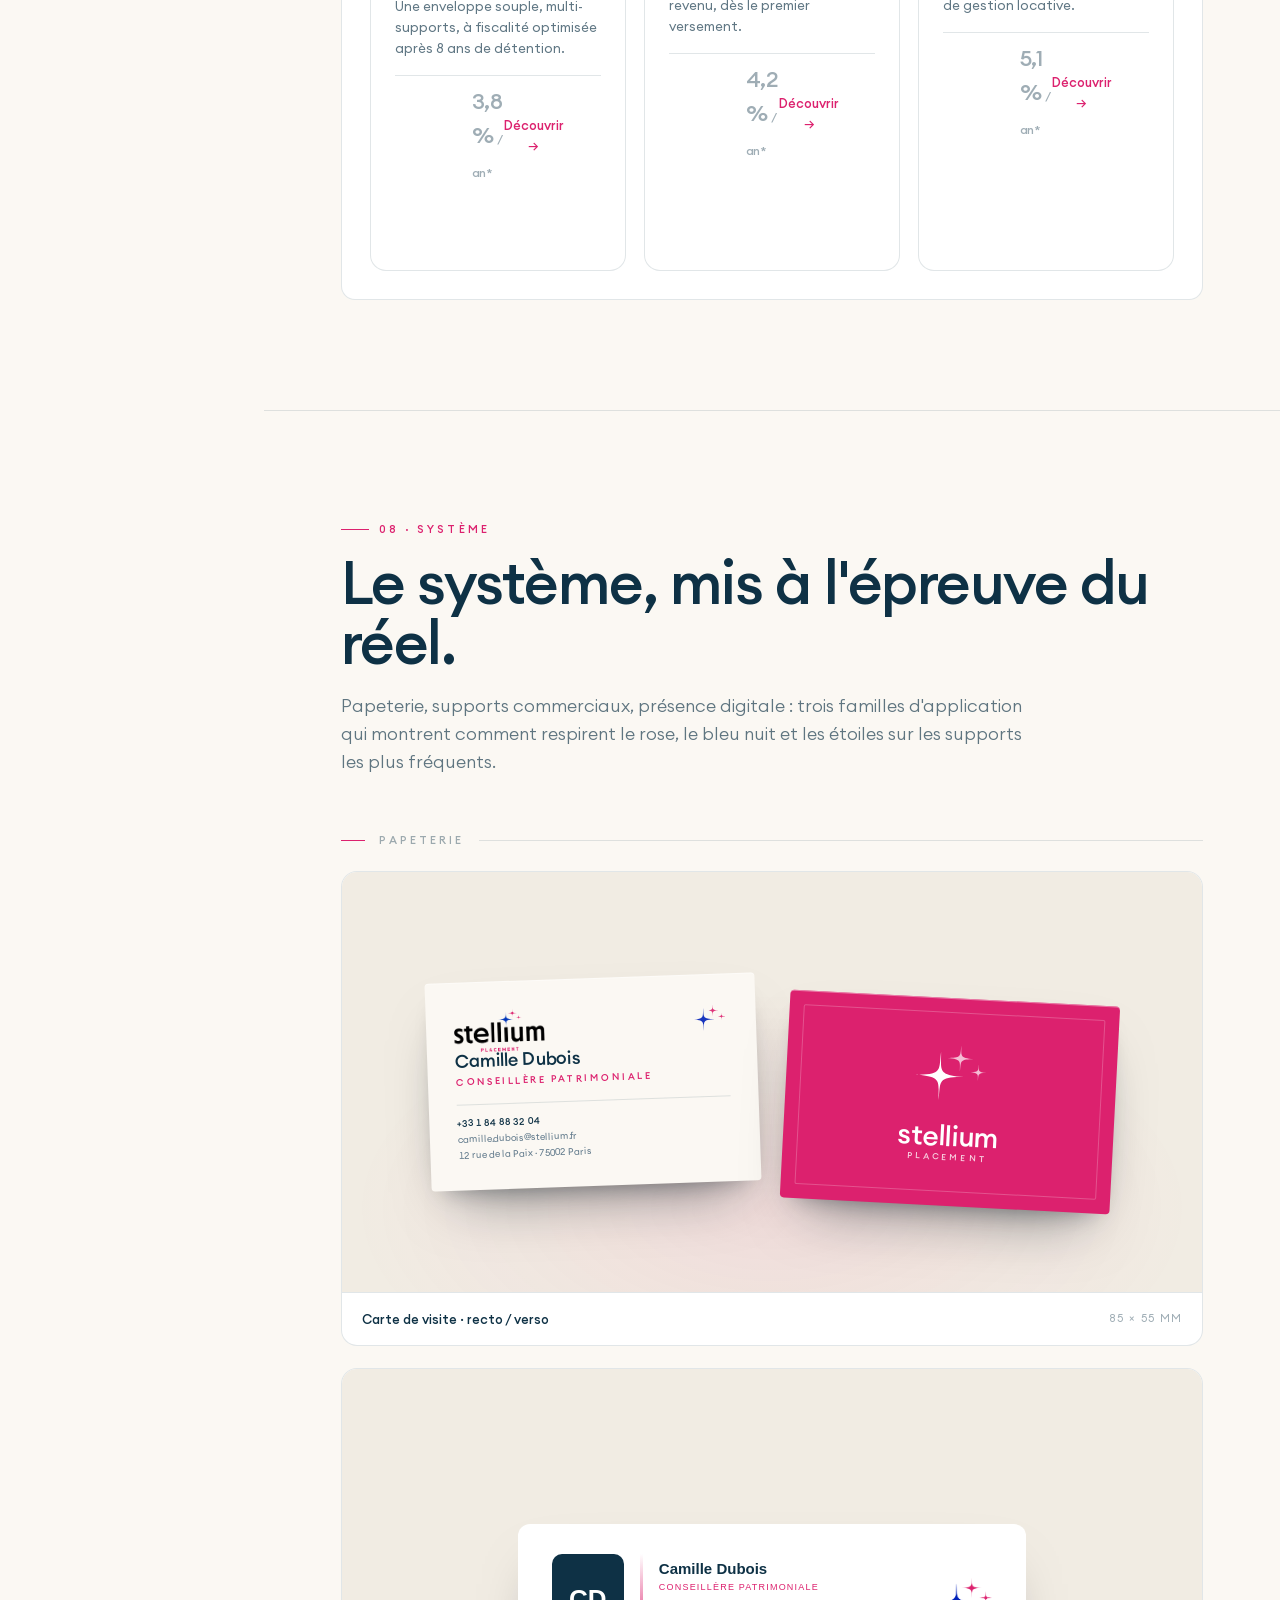
==== commit c5aed509: "Refine sparkle shape and reduce hero to 3 stars centered right - #sparkle symbol now uses the exact " ====
--- a/index.html
+++ b/index.html
@@ -15,7 +15,7 @@
 <svg width="0" height="0" style="position:absolute" aria-hidden="true">
   <defs>
     <symbol id="sparkle" viewBox="0 0 100 100">
-      <path d="M50 0 C52 36 64 48 100 50 C64 52 52 64 50 100 C48 64 36 52 0 50 C36 48 48 36 50 0 Z" fill="currentColor"/>
+      <path d="M50,0 C47.4,38.74 55.74,48.07 100,50 C55.74,51.93 47.4,61.28 50,100 C52.6,61.28 44.26,51.93 0,50 C44.26,48.07 52.6,38.73 50,0 Z" fill="currentColor"/>
     </symbol>
     <symbol id="cluster" viewBox="0 0 2031.7 1829.7">
       <path d="M687.5,354.3C651.7,887.1,766.3,1015.5-.3,1042c766.6,26.6,652,155.1,687.7,687.7,35.7-532.6-78.9-661.1,687.7-687.7-766.6-26.6-652-155-687.7-687.7h0Z" fill="#0021B9"/>
@@ -91,10 +91,9 @@
          ============================================================ -->
     <header class="hero">
       <div class="hero-sparkles" aria-hidden="true">
-        <svg class="s" style="top:8%; left:62%; width:90px; color:var(--sp-pink); opacity:.85" viewBox="0 0 100 100"><use href="#sparkle"/></svg>
-        <svg class="s" style="top:22%; left:80%; width:46px; color:var(--sp-pink); opacity:.7" viewBox="0 0 100 100"><use href="#sparkle"/></svg>
-        <svg class="s" style="top:62%; left:70%; width:140px; color:var(--sp-blue); opacity:.7" viewBox="0 0 100 100"><use href="#sparkle"/></svg>
-        <svg class="s" style="top:78%; left:90%; width:36px; color:var(--sp-pink); opacity:.65" viewBox="0 0 100 100"><use href="#sparkle"/></svg>
+        <svg class="s" style="top:14%; right:6%; width:70px; color:var(--sp-pink); opacity:.85" viewBox="0 0 100 100"><use href="#sparkle"/></svg>
+        <svg class="s" style="top:42%; right:16%; width:150px; color:var(--sp-blue); opacity:.8" viewBox="0 0 100 100"><use href="#sparkle"/></svg>
+        <svg class="s" style="top:74%; right:4%; width:44px; color:var(--sp-pink); opacity:.7" viewBox="0 0 100 100"><use href="#sparkle"/></svg>
       </div>
       <div class="hero-inner">
         <div class="meta">
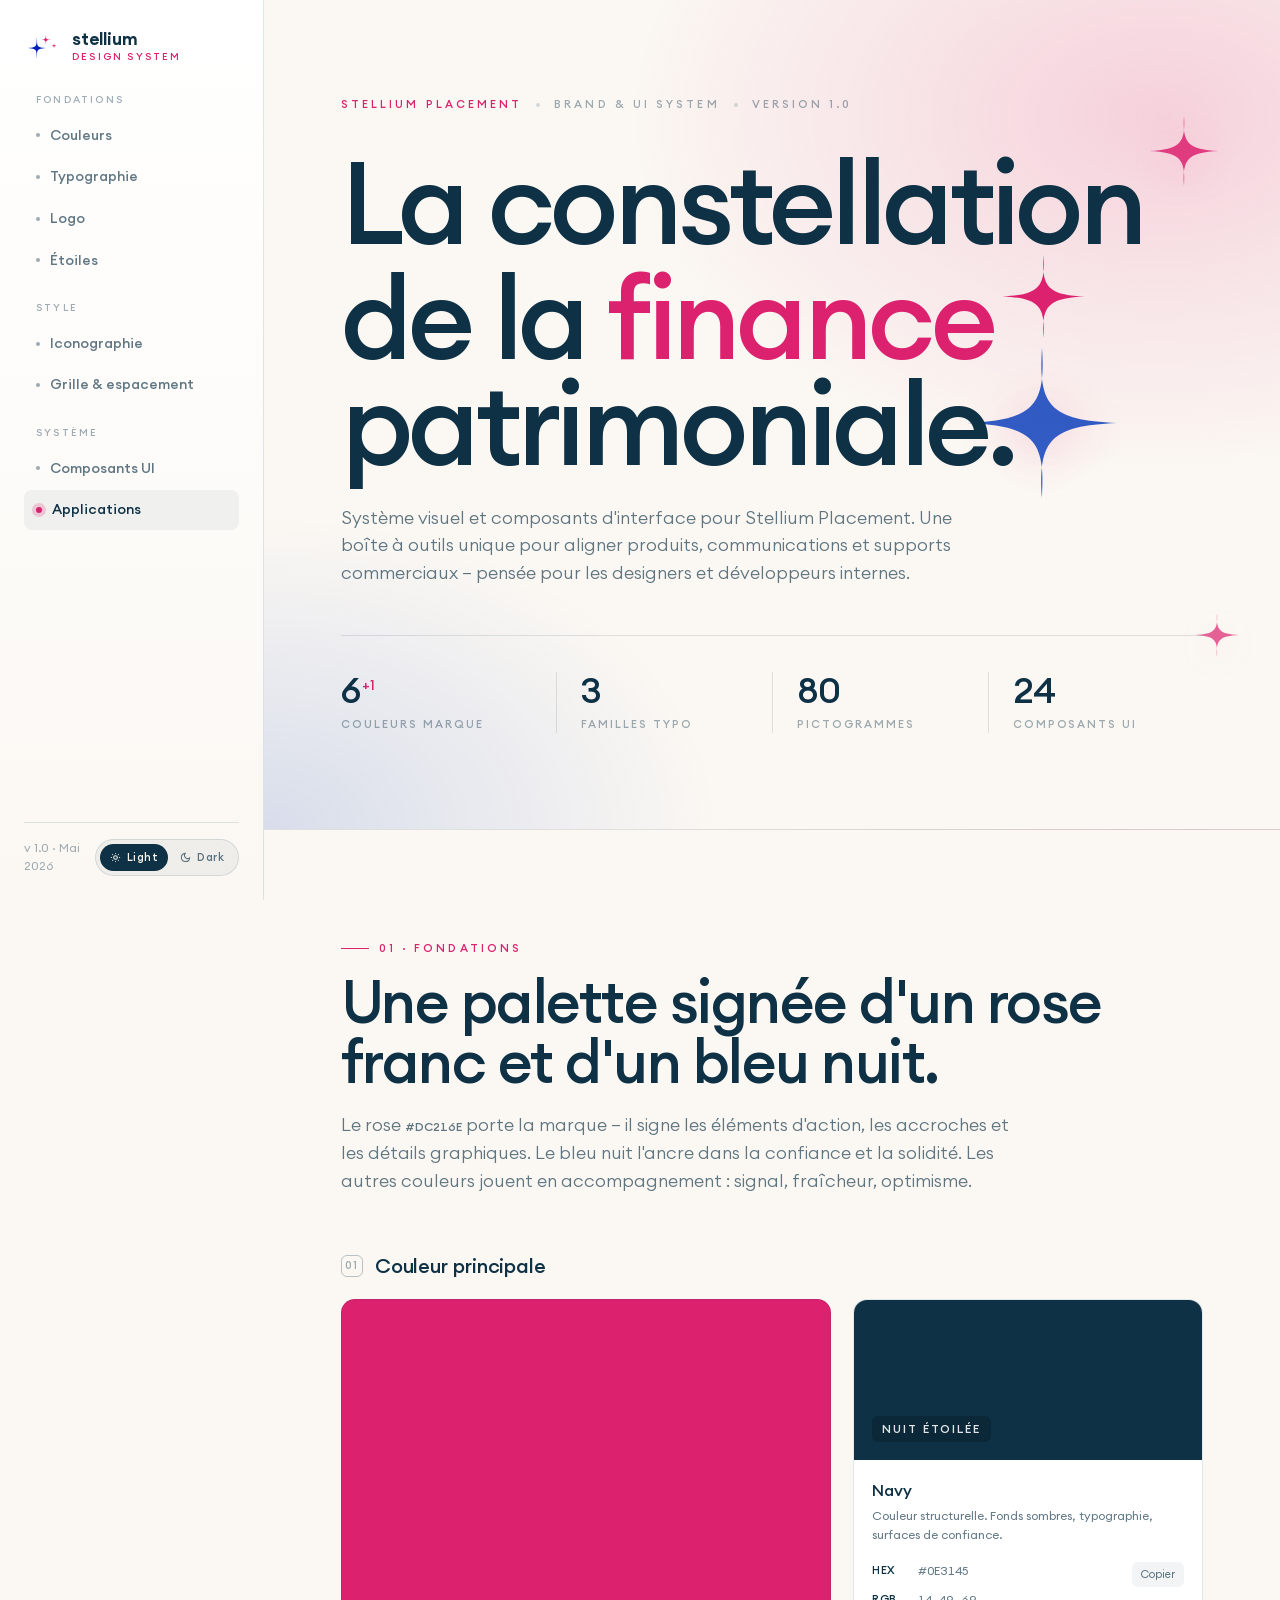
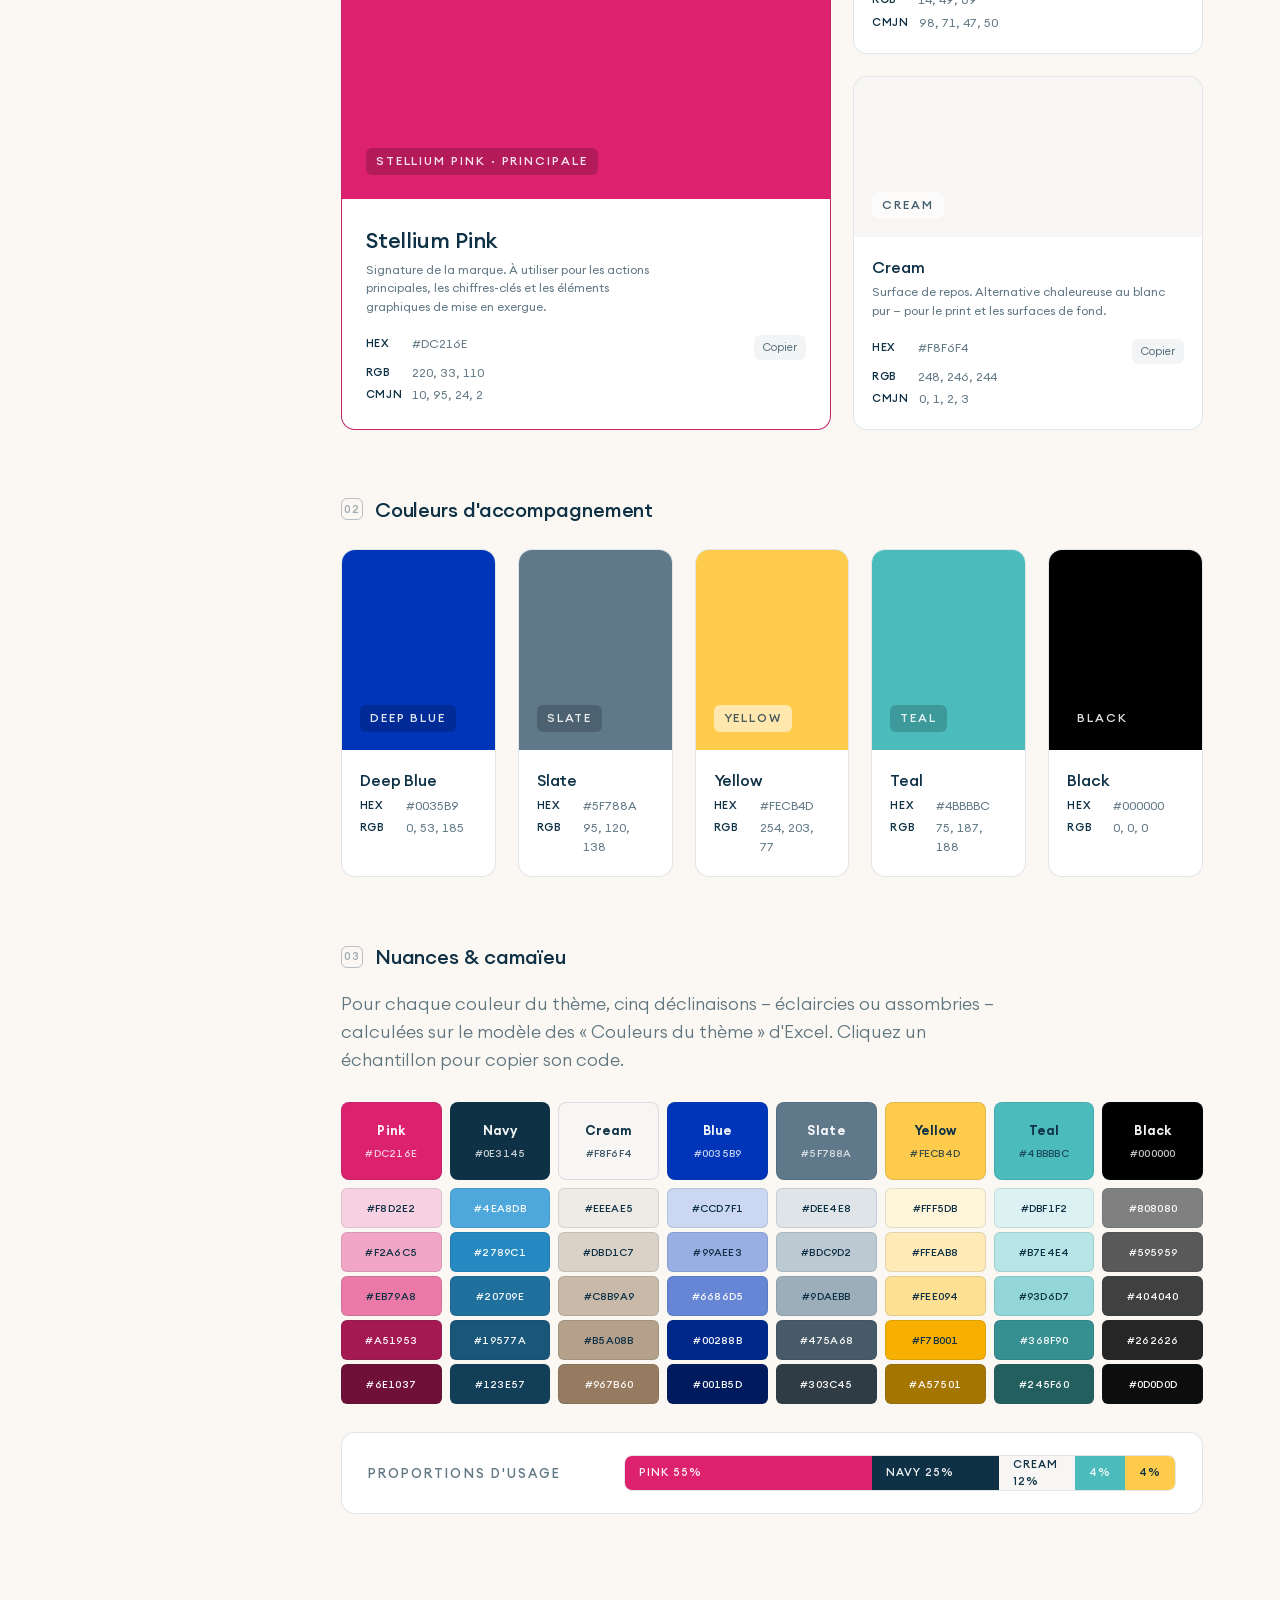
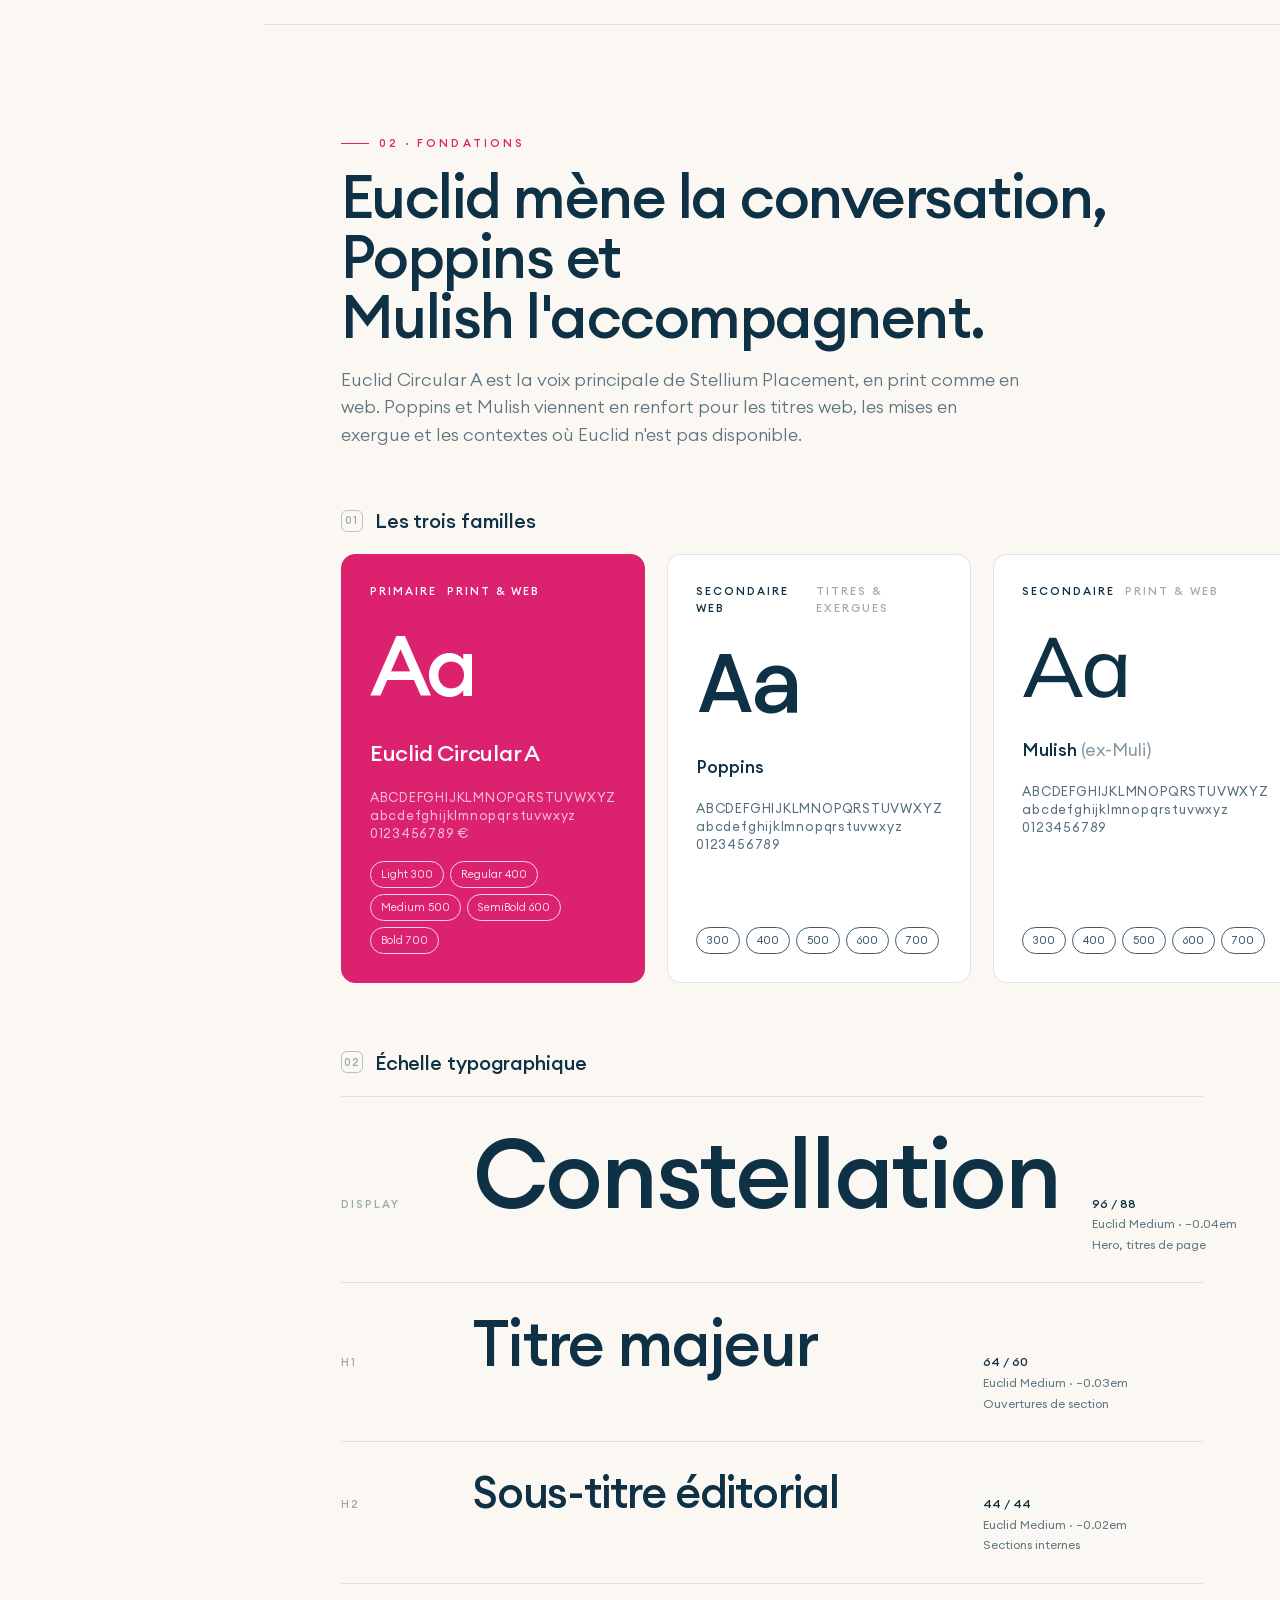
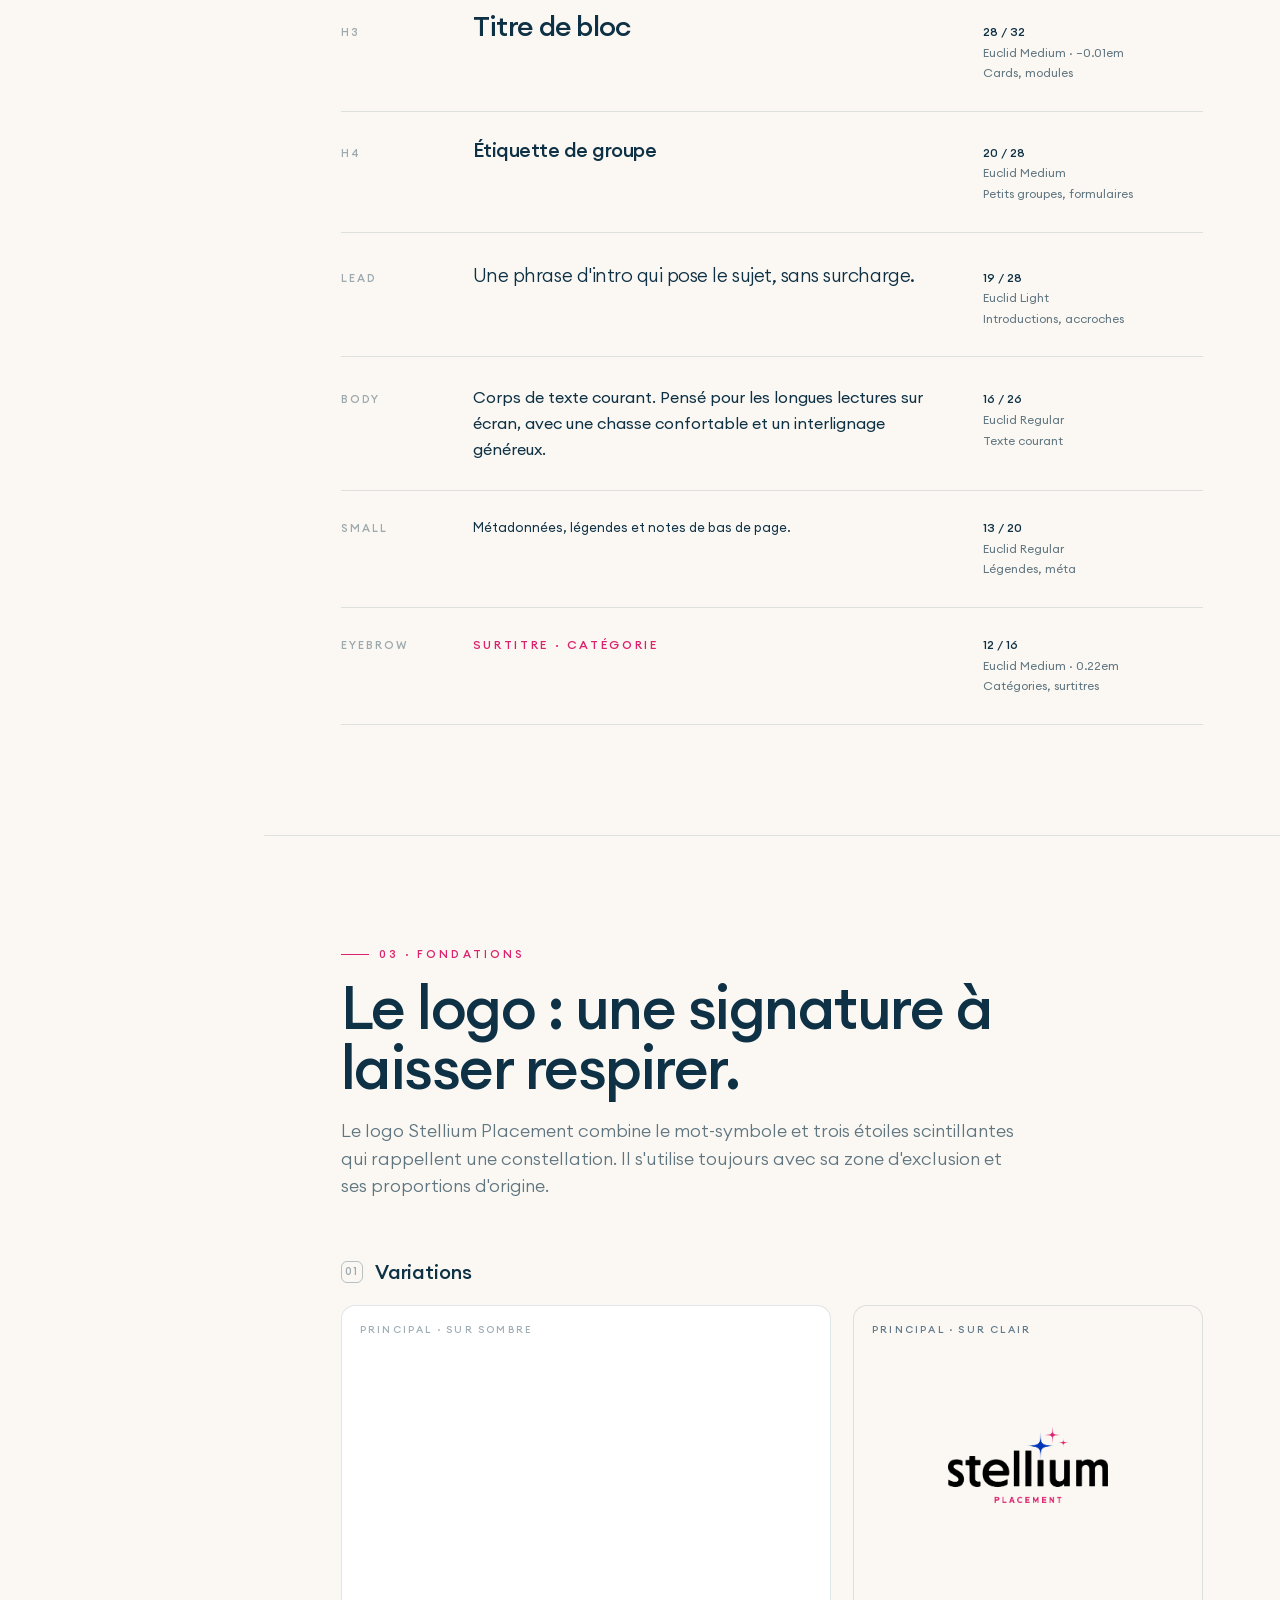
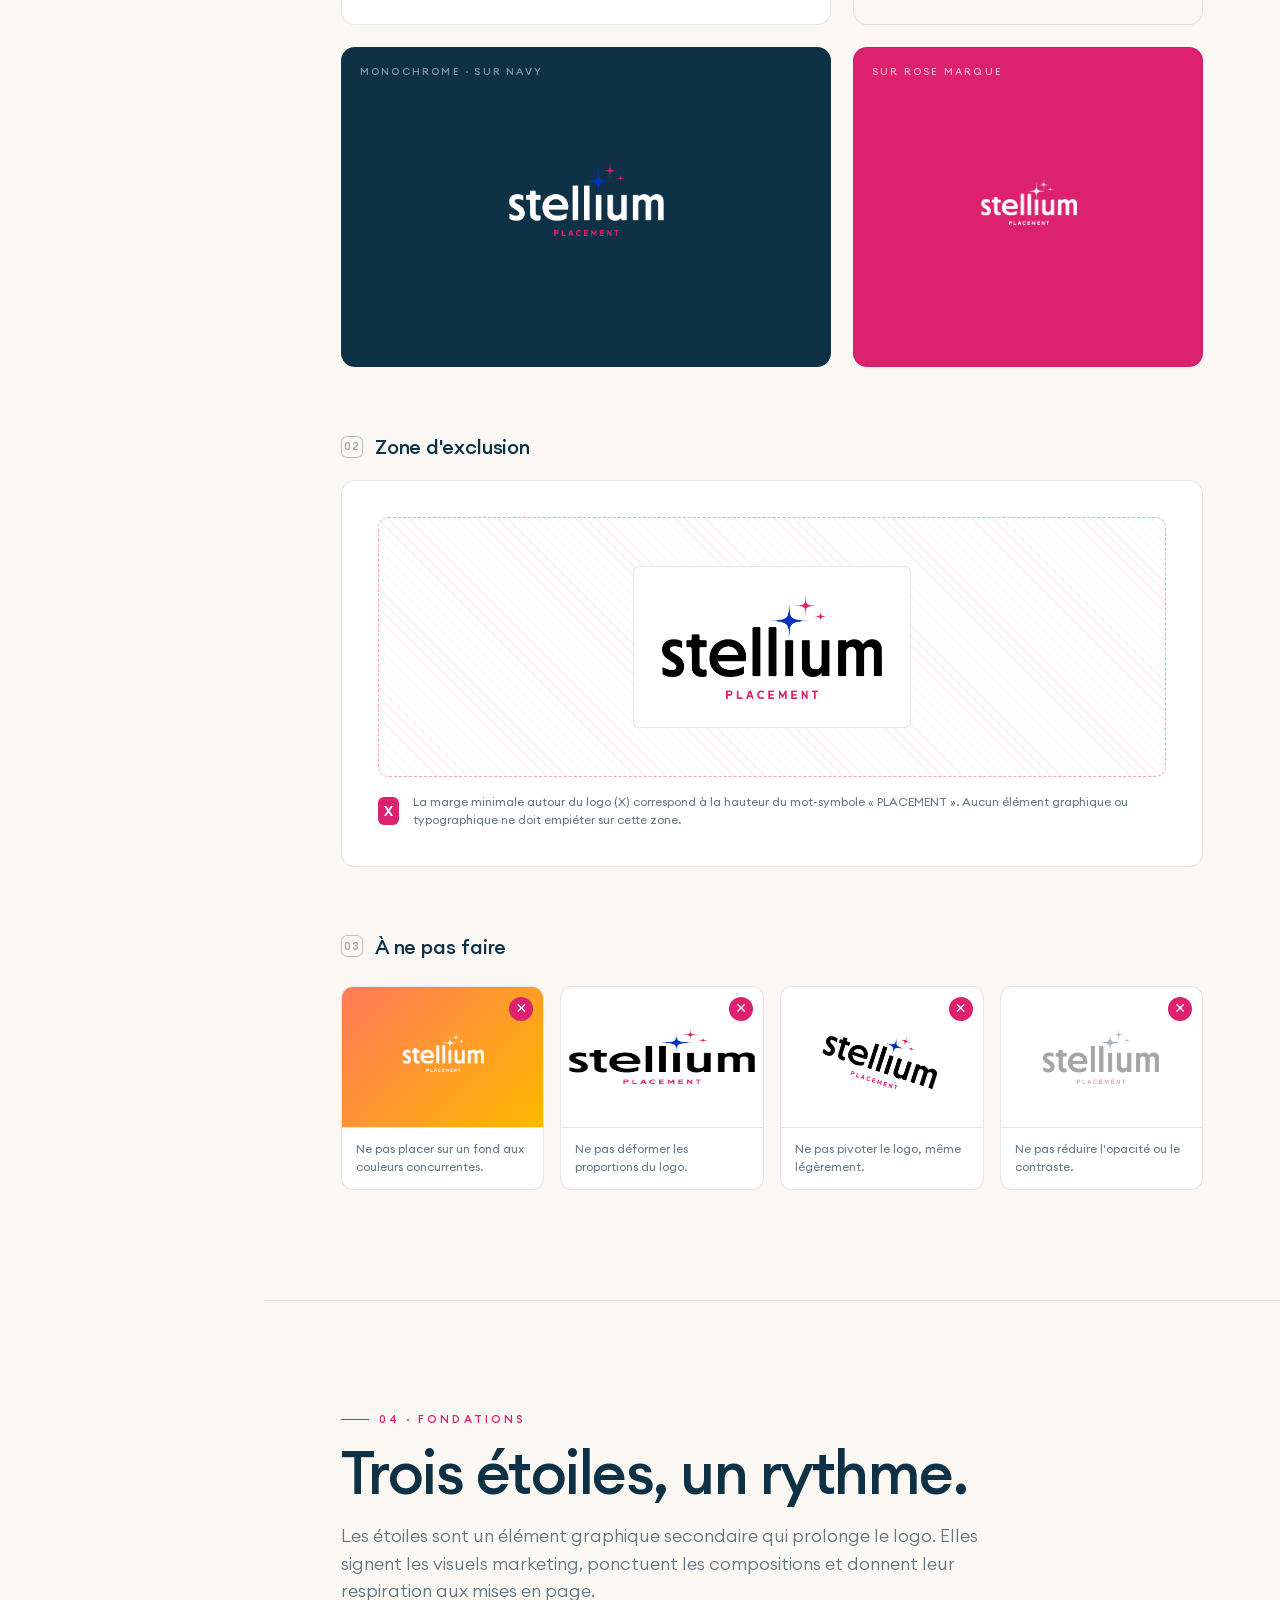
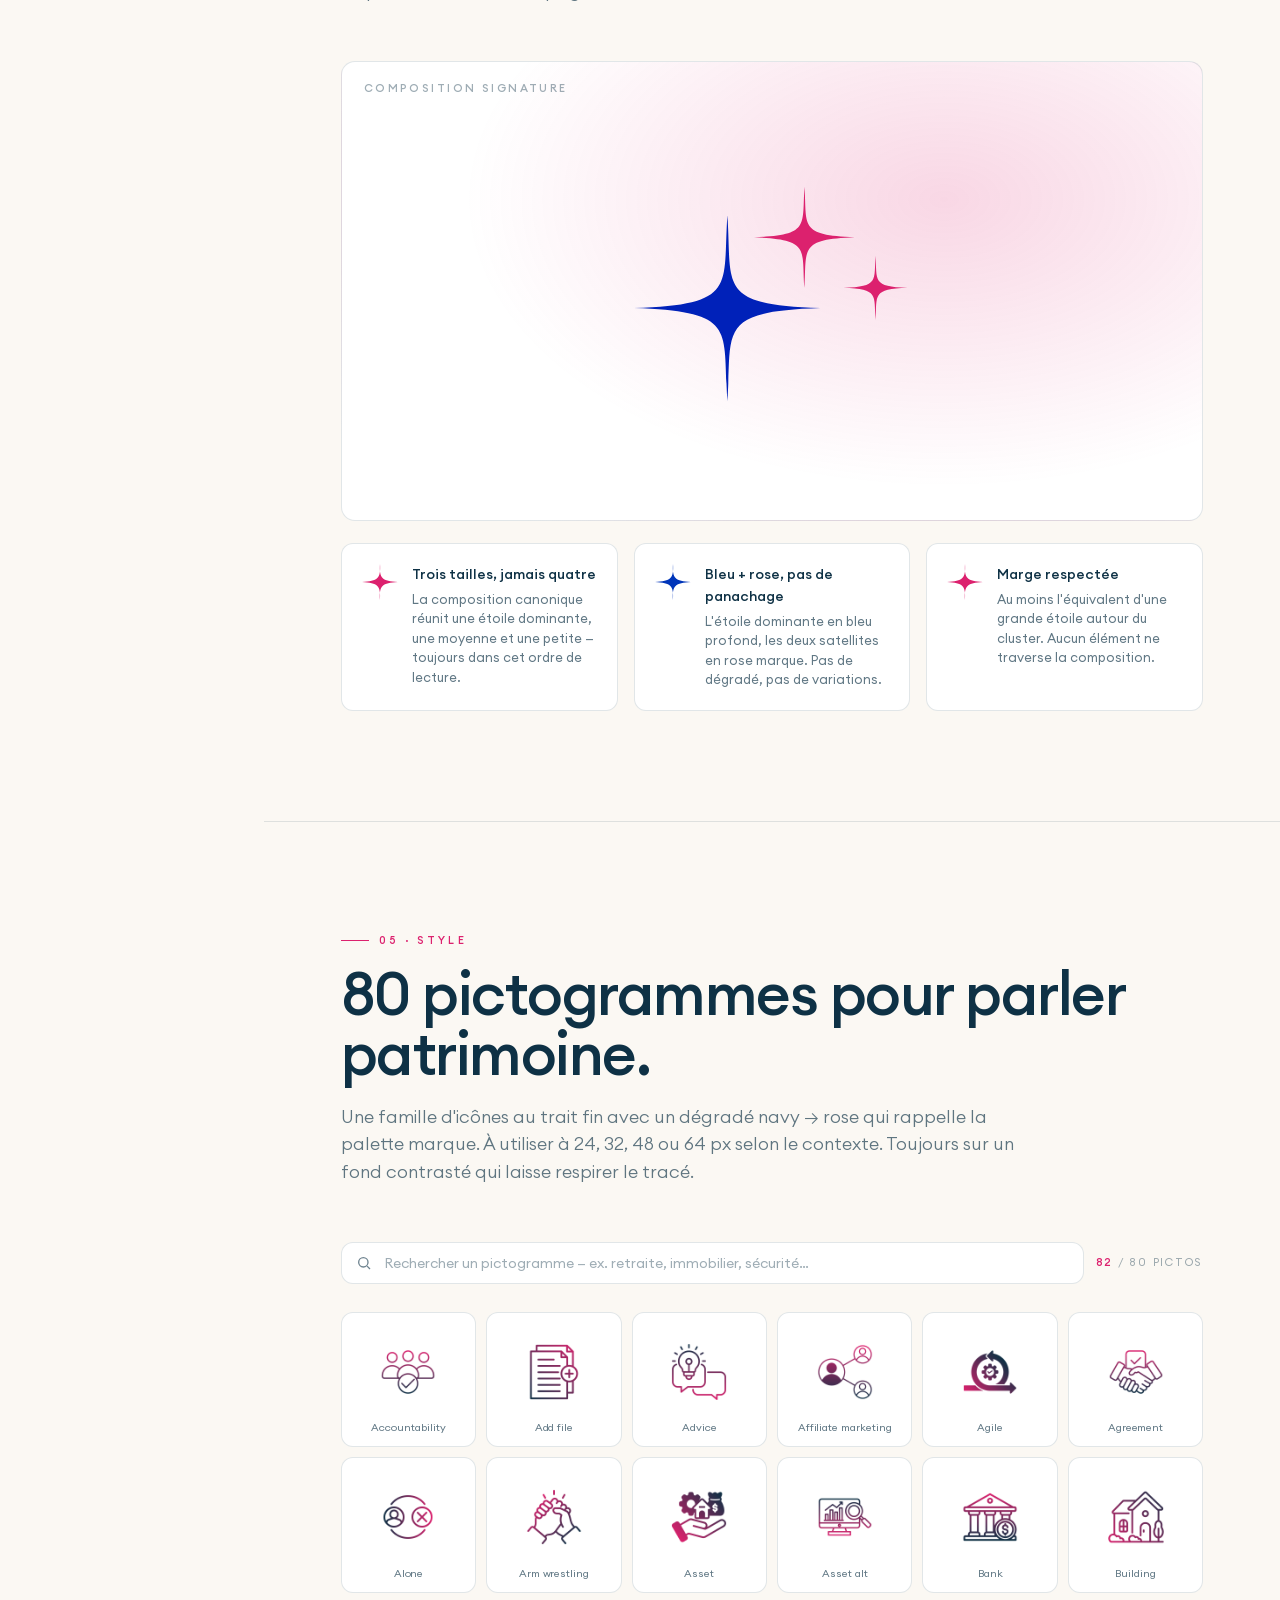
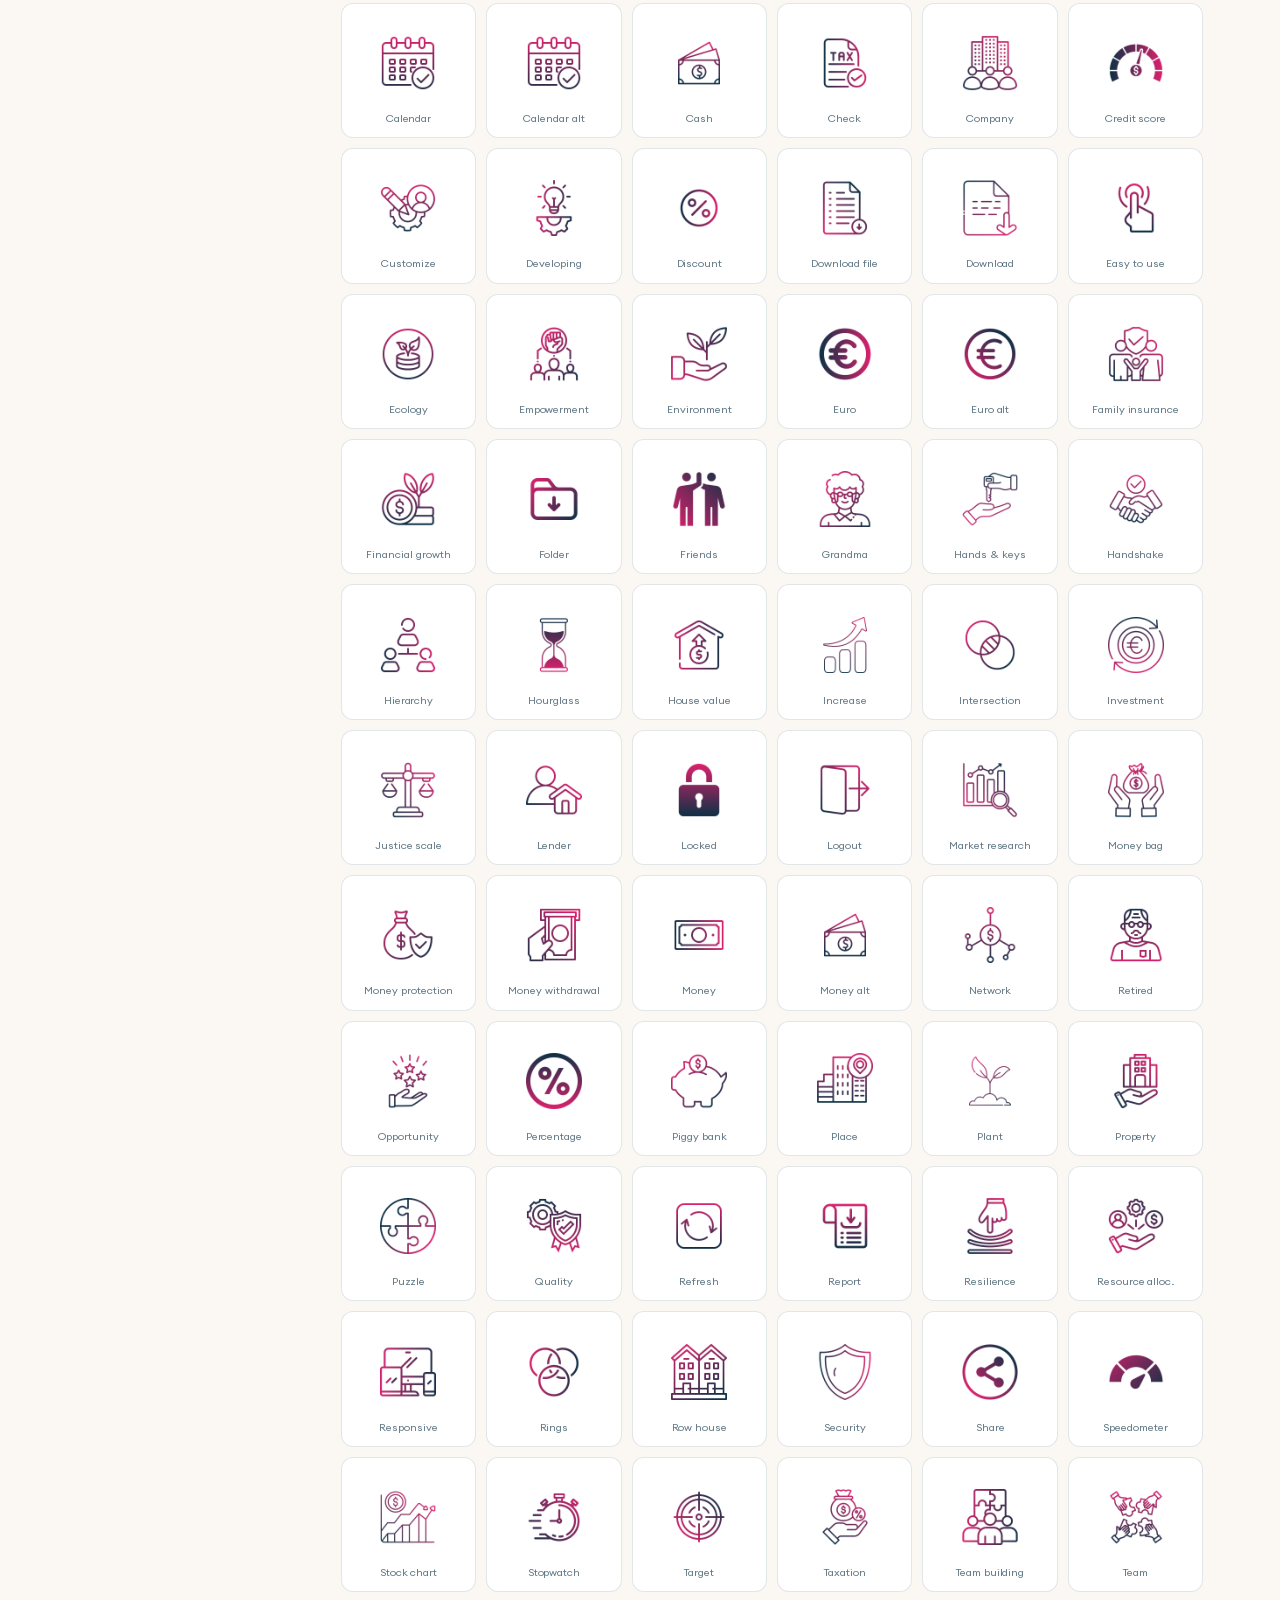
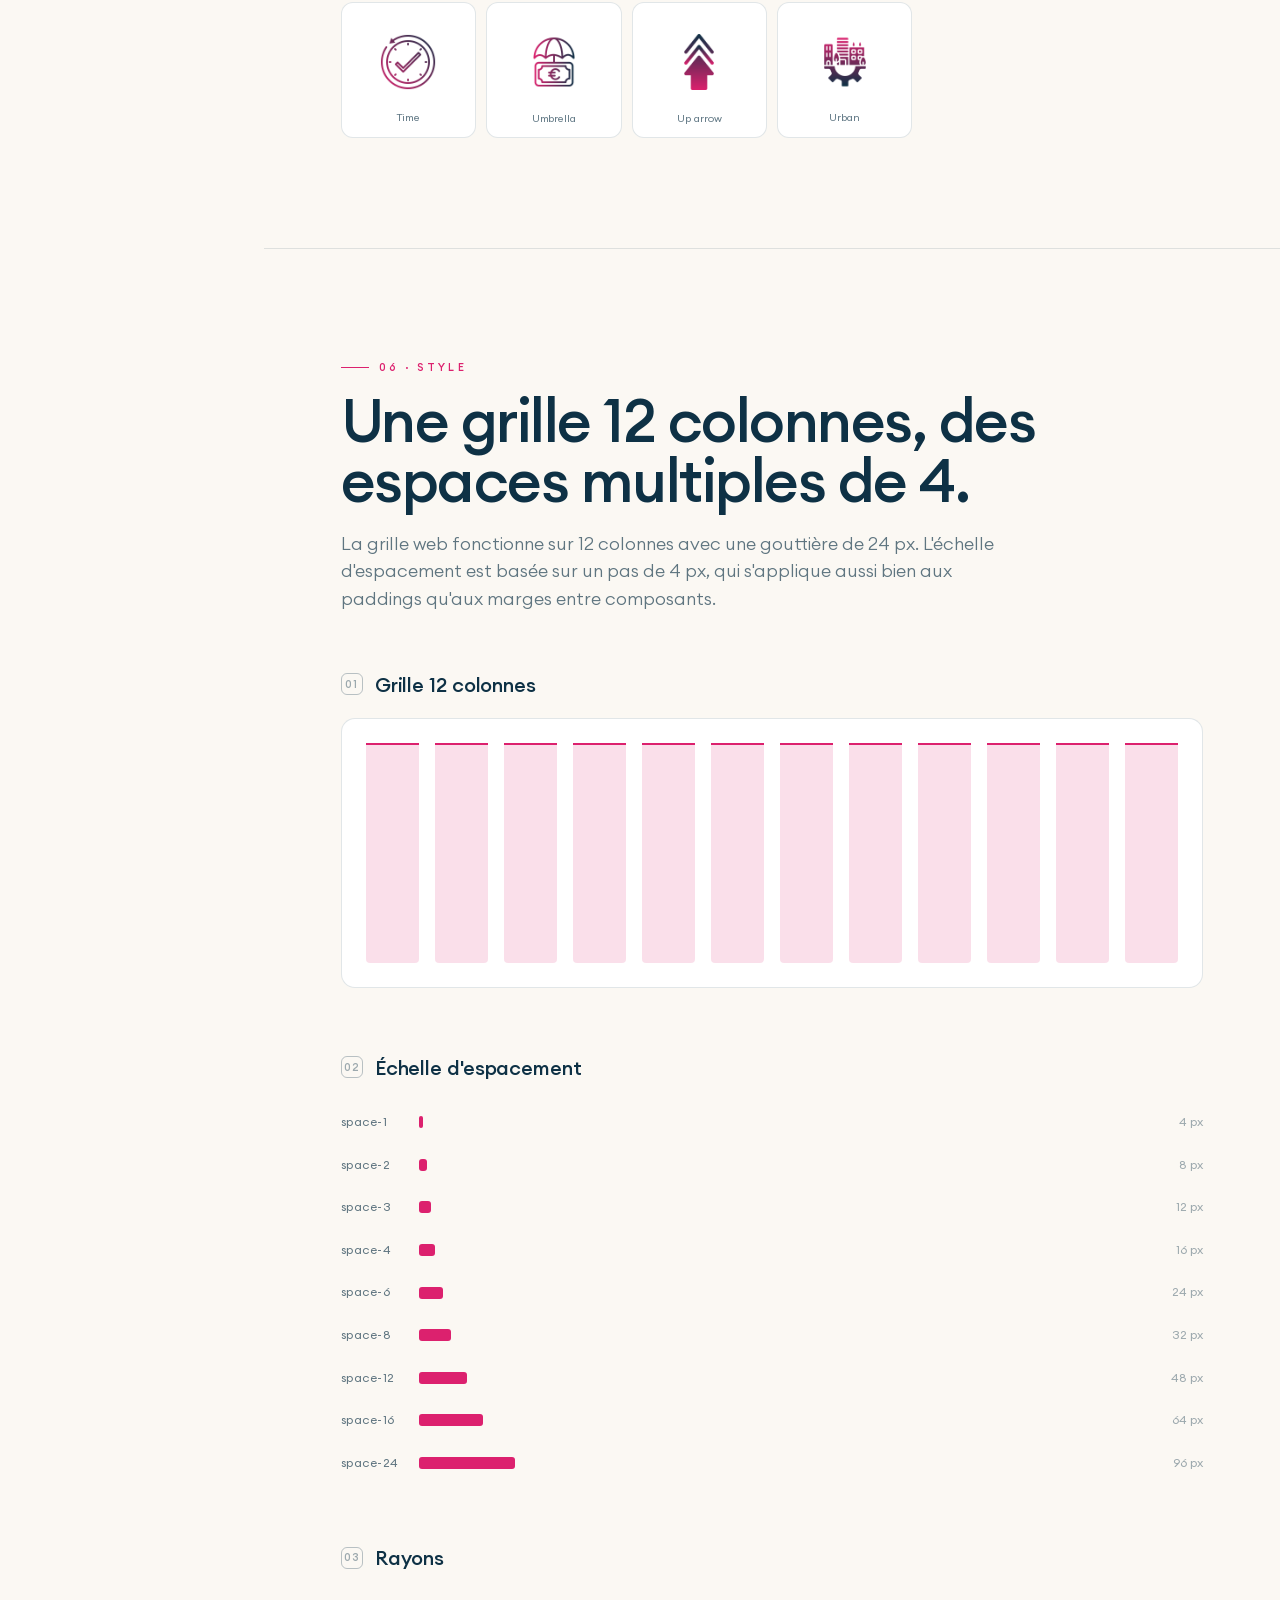
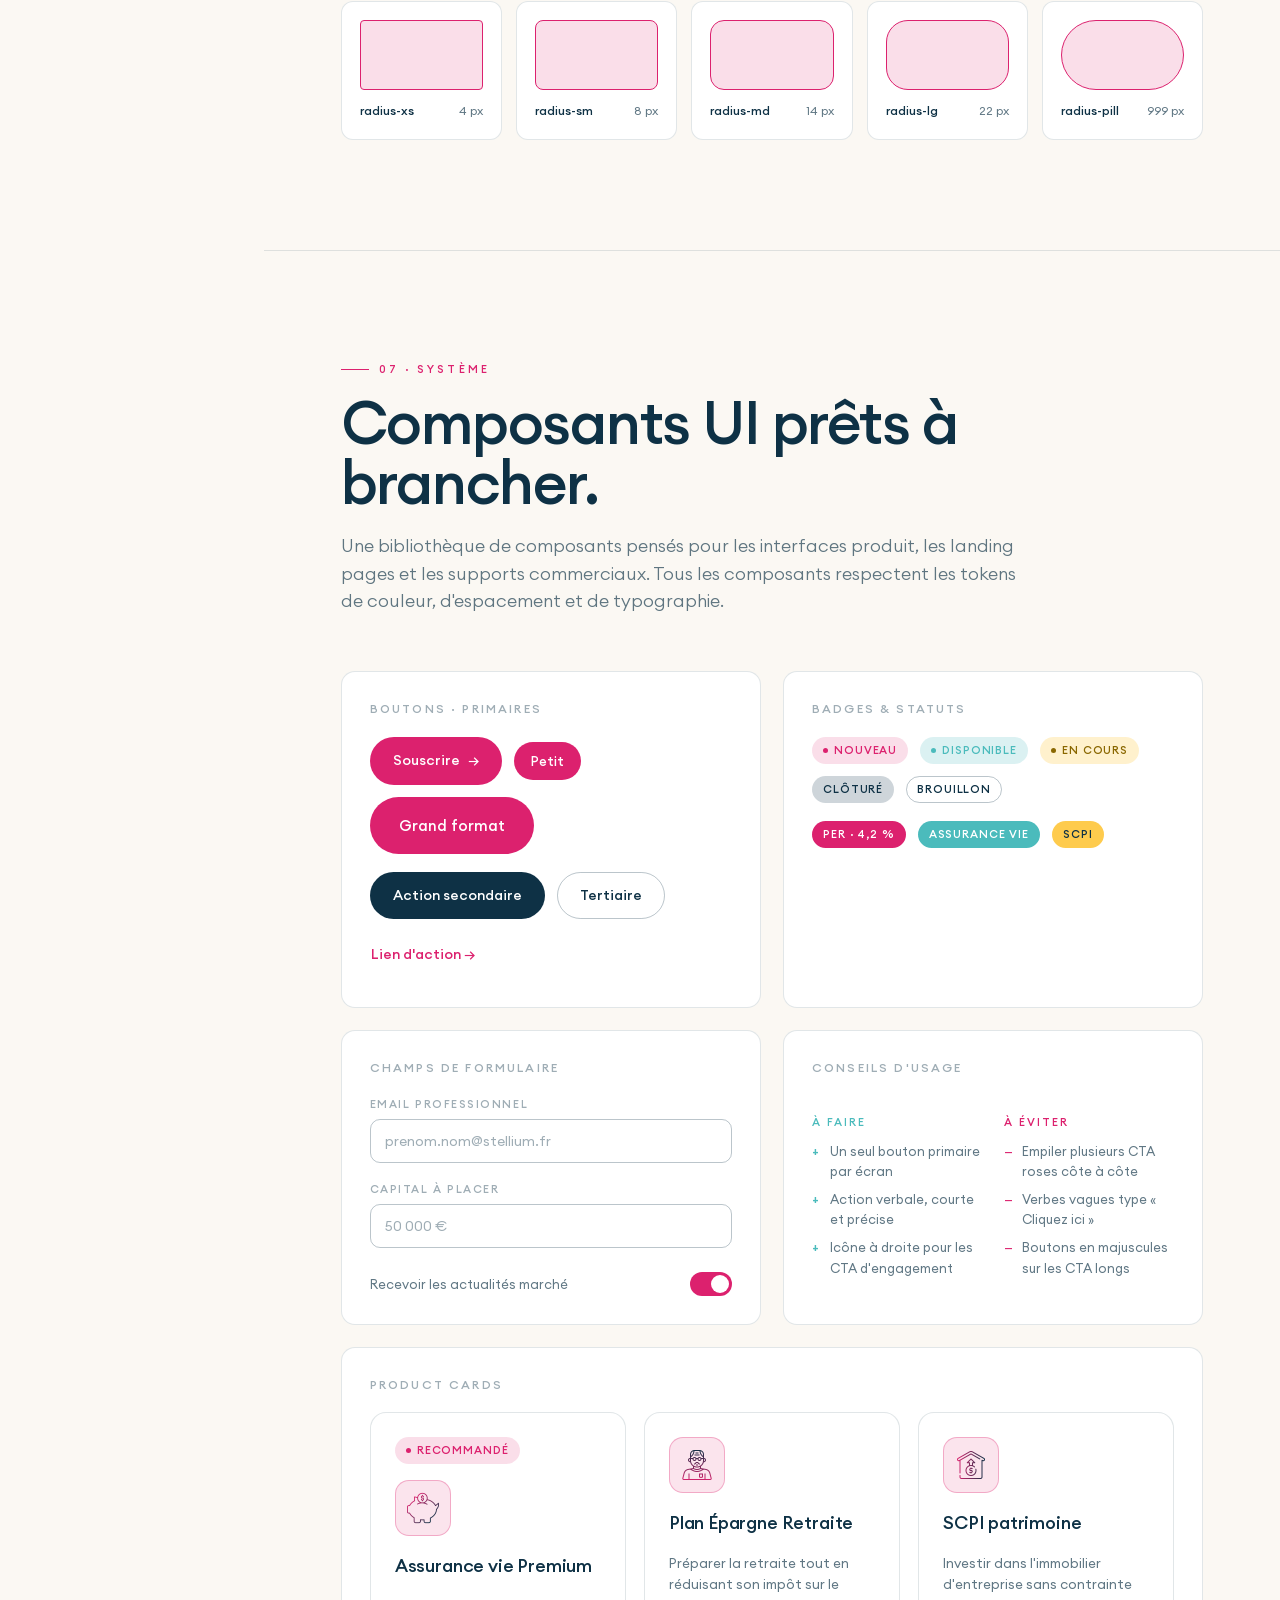
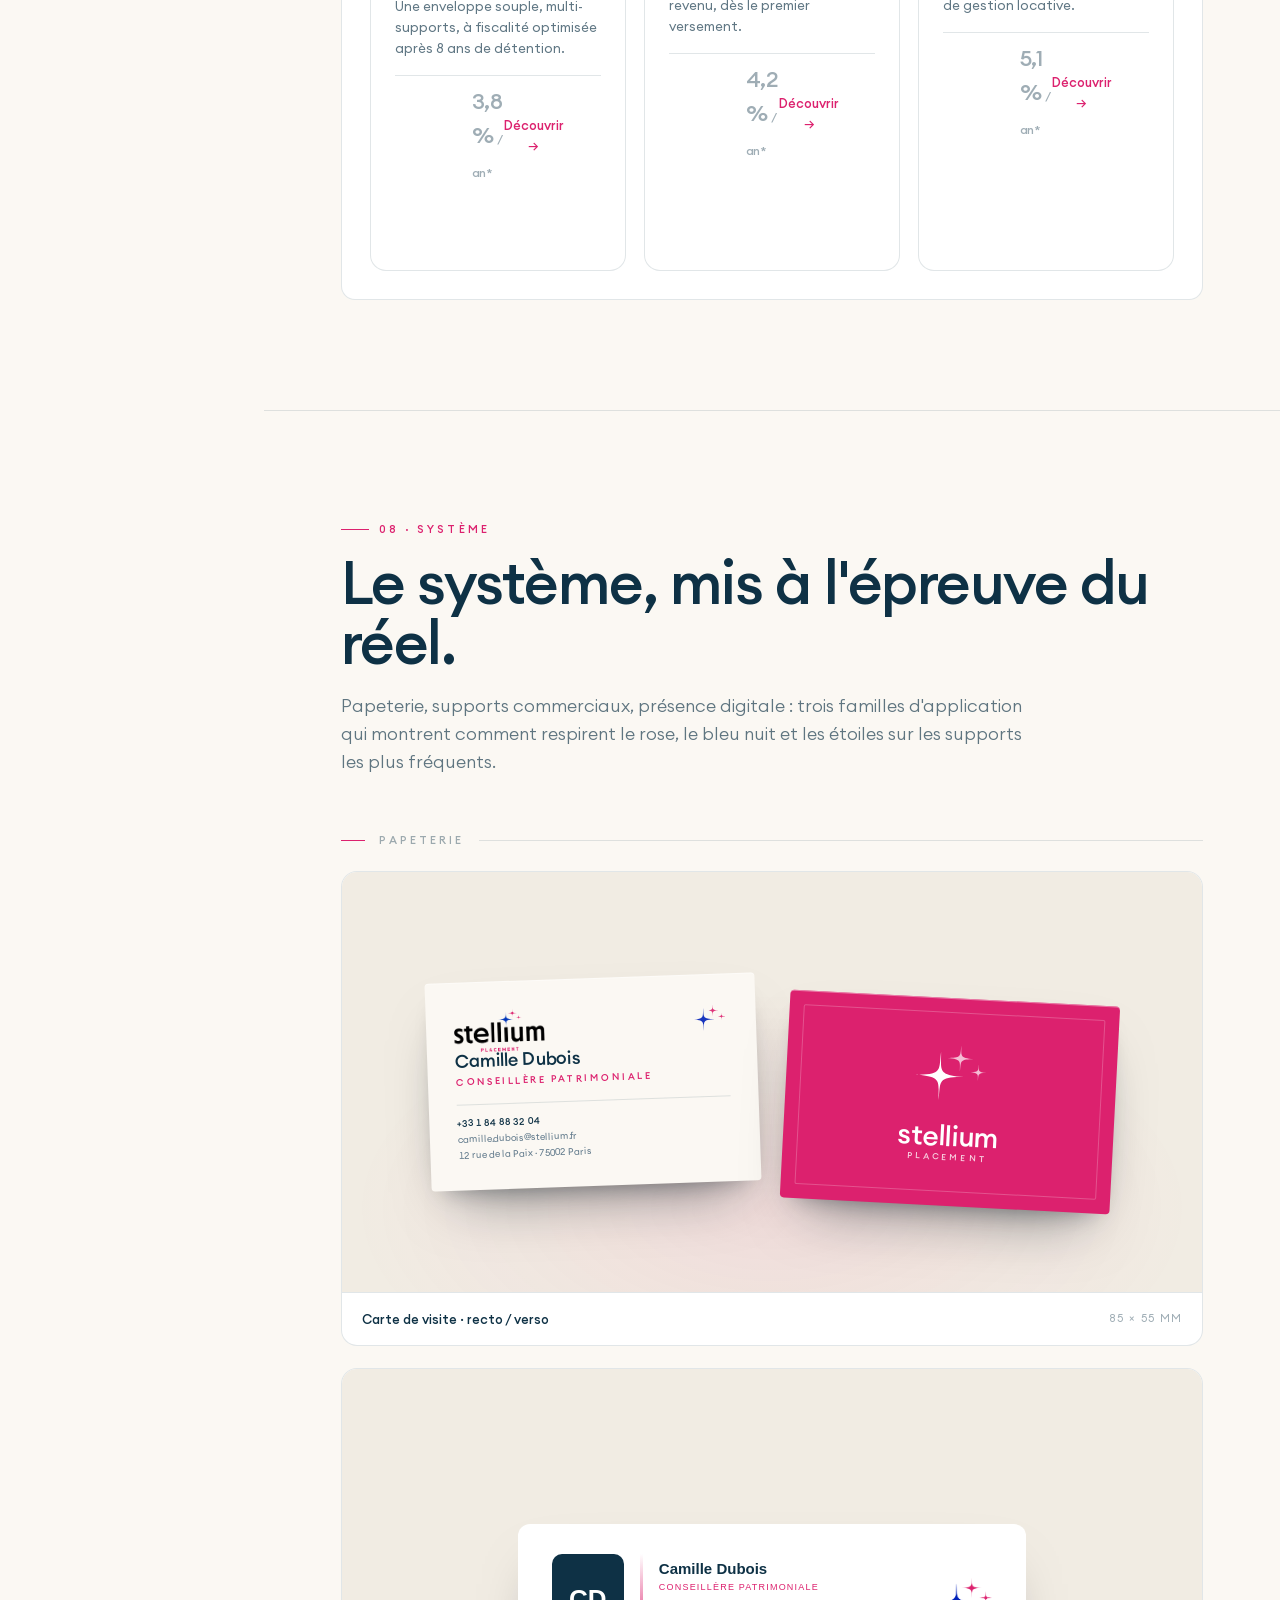
==== commit d4595343: "Update Blue tints/shades ramp to preferred palette Lighter shades now use simple RGB linear interpol" ====
--- a/index.html
+++ b/index.html
@@ -292,11 +292,11 @@
             <span class="rc-name">Blue</span>
             <span class="rc-hex">#0035B9</span>
           </button>
-          <button class="ramp-cell" style="background:#BED1FF; color:#0E3145" data-copy="#BED1FF" title="Lighter 80%">#BED1FF</button>
-          <button class="ramp-cell" style="background:#7DA2FF; color:#0E3145" data-copy="#7DA2FF" title="Lighter 60%">#7DA2FF</button>
-          <button class="ramp-cell" style="background:#3C74FF; color:rgba(255,255,255,0.95)" data-copy="#3C74FF" title="Lighter 40%">#3C74FF</button>
+          <button class="ramp-cell" style="background:#CCD7F1; color:#0E3145" data-copy="#CCD7F1" title="Lighter 80%">#CCD7F1</button>
+          <button class="ramp-cell" style="background:#99AEE3; color:#0E3145" data-copy="#99AEE3" title="Lighter 60%">#99AEE3</button>
+          <button class="ramp-cell" style="background:#6686D5; color:rgba(255,255,255,0.95)" data-copy="#6686D5" title="Lighter 40%">#6686D5</button>
           <button class="ramp-cell" style="background:#00288B; color:rgba(255,255,255,0.95)" data-copy="#00288B" title="Darker 25%">#00288B</button>
-          <button class="ramp-cell" style="background:#001A5D; color:rgba(255,255,255,0.95)" data-copy="#001A5D" title="Darker 50%">#001A5D</button>
+          <button class="ramp-cell" style="background:#001B5D; color:rgba(255,255,255,0.95)" data-copy="#001B5D" title="Darker 50%">#001B5D</button>
         </div>
         <div class="ramp-col">
           <button class="ramp-cell ramp-base" style="background:#5F788A; color:rgba(255,255,255,0.95)" data-copy="#5F788A">
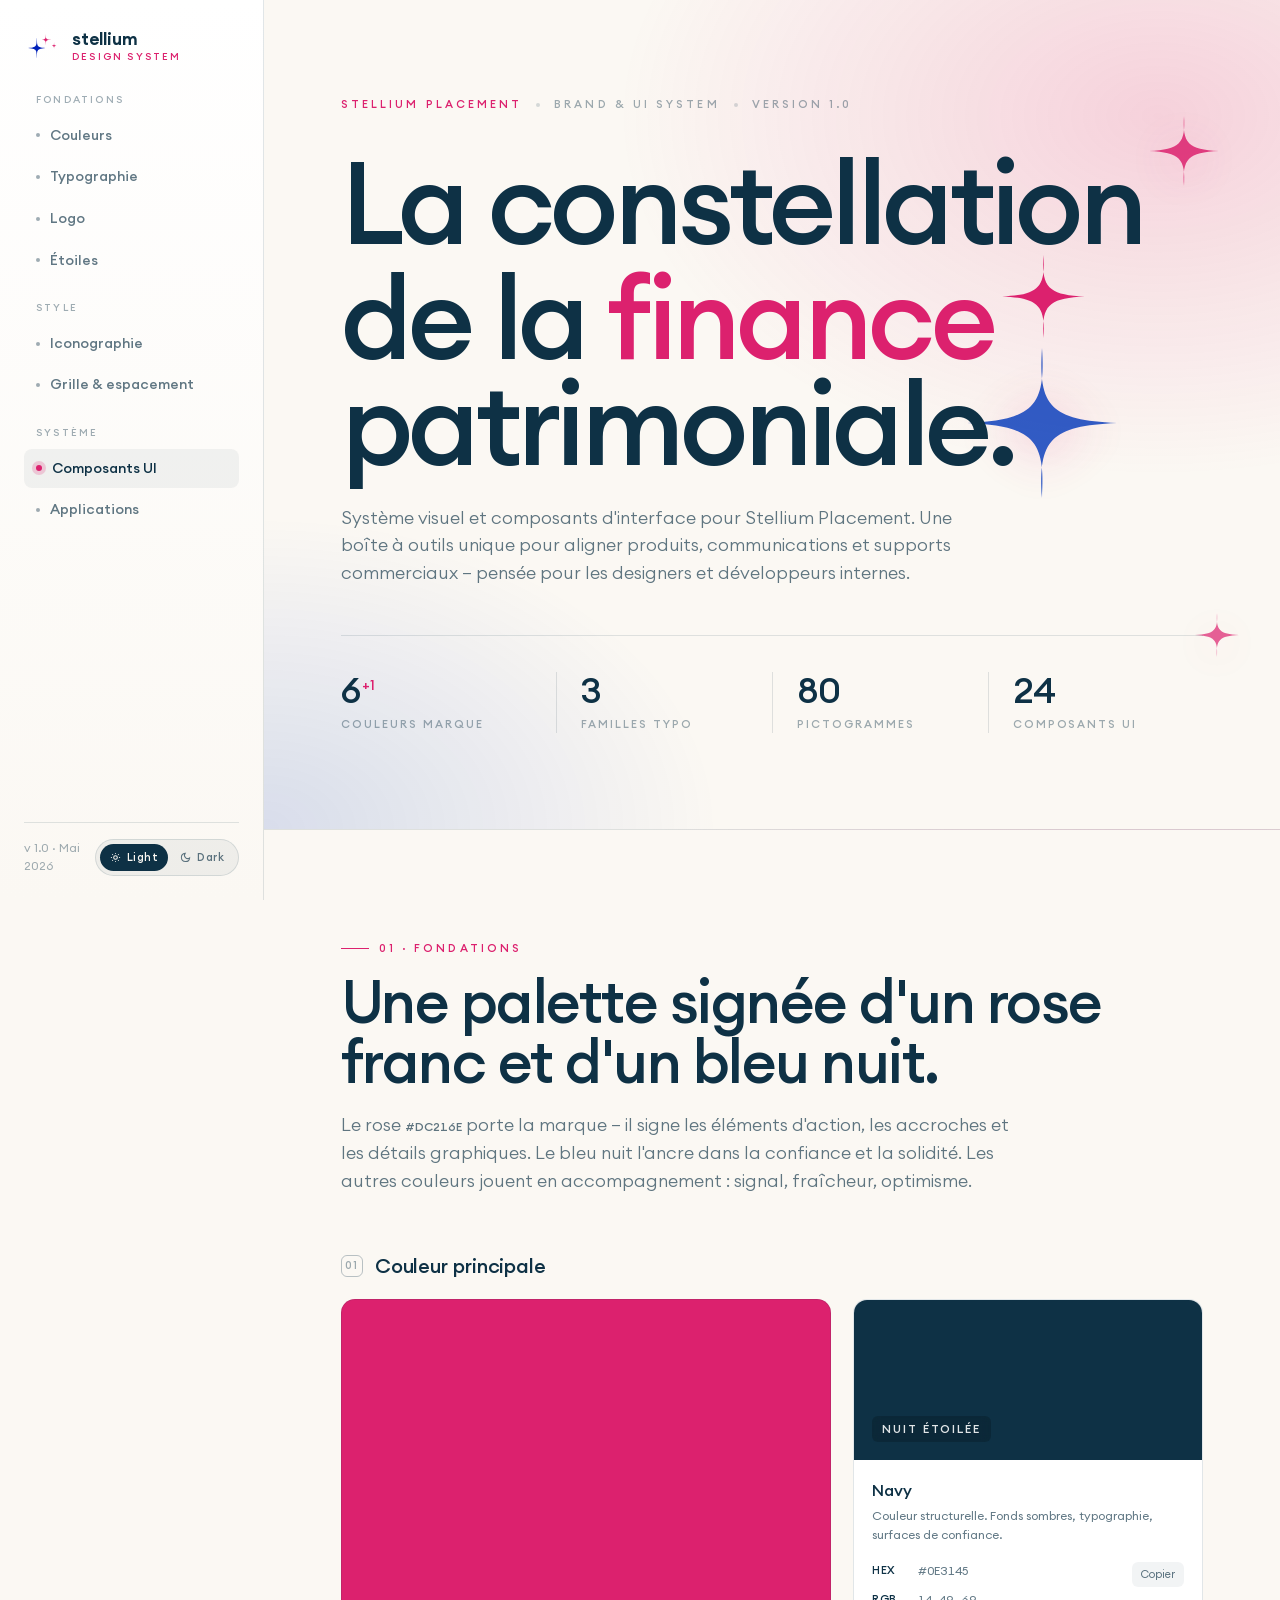
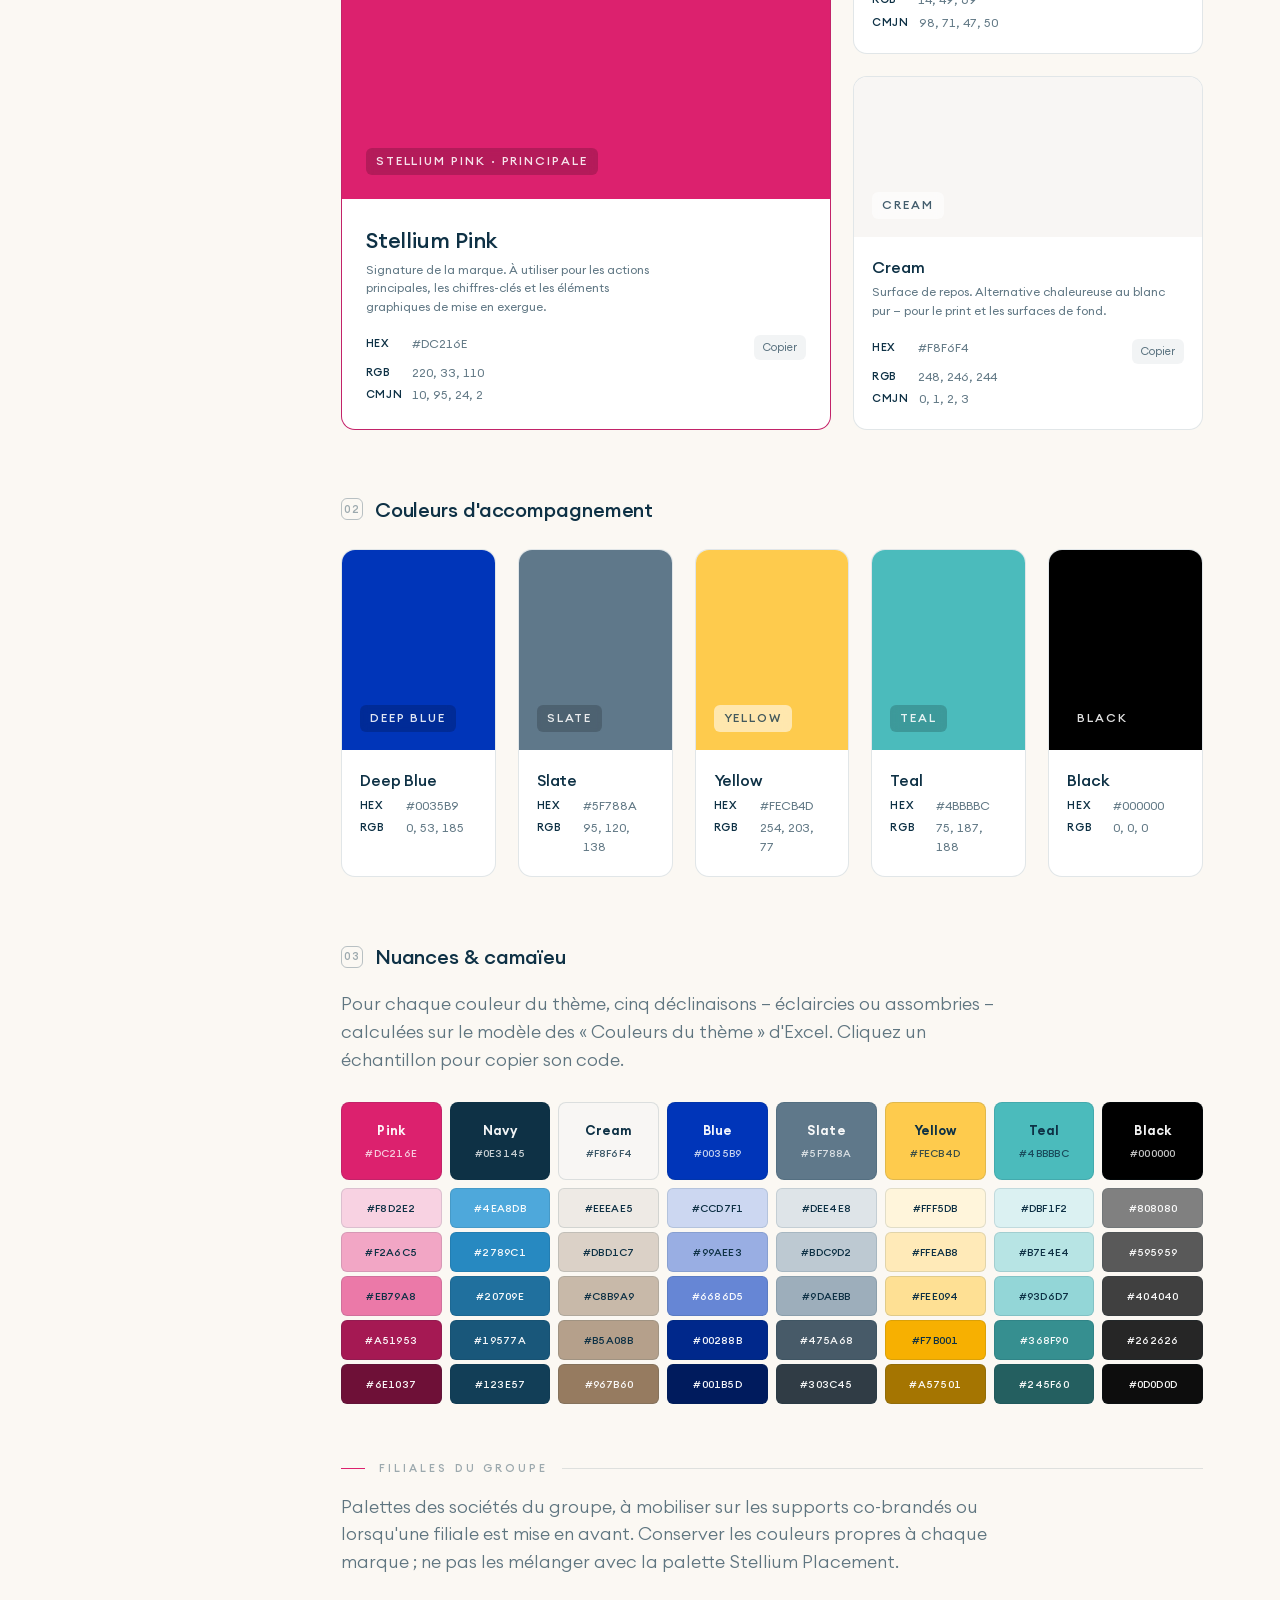
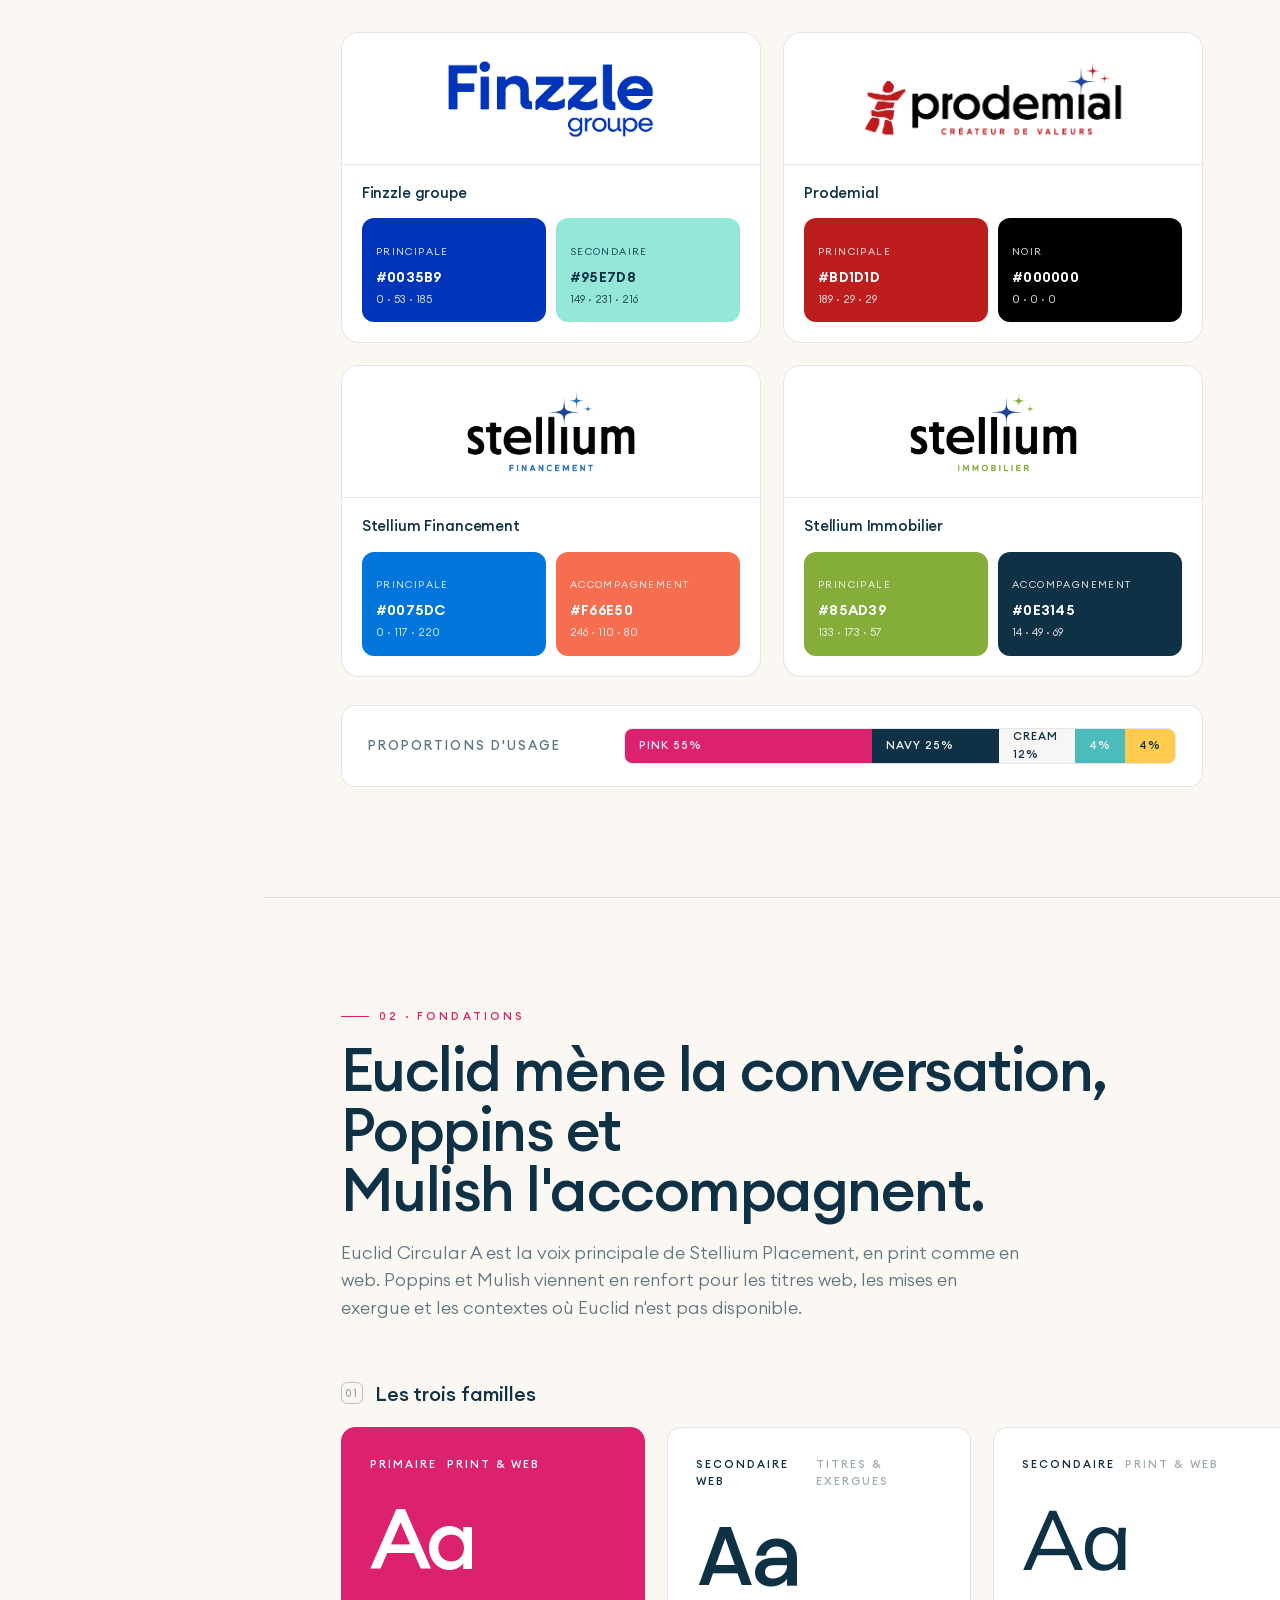
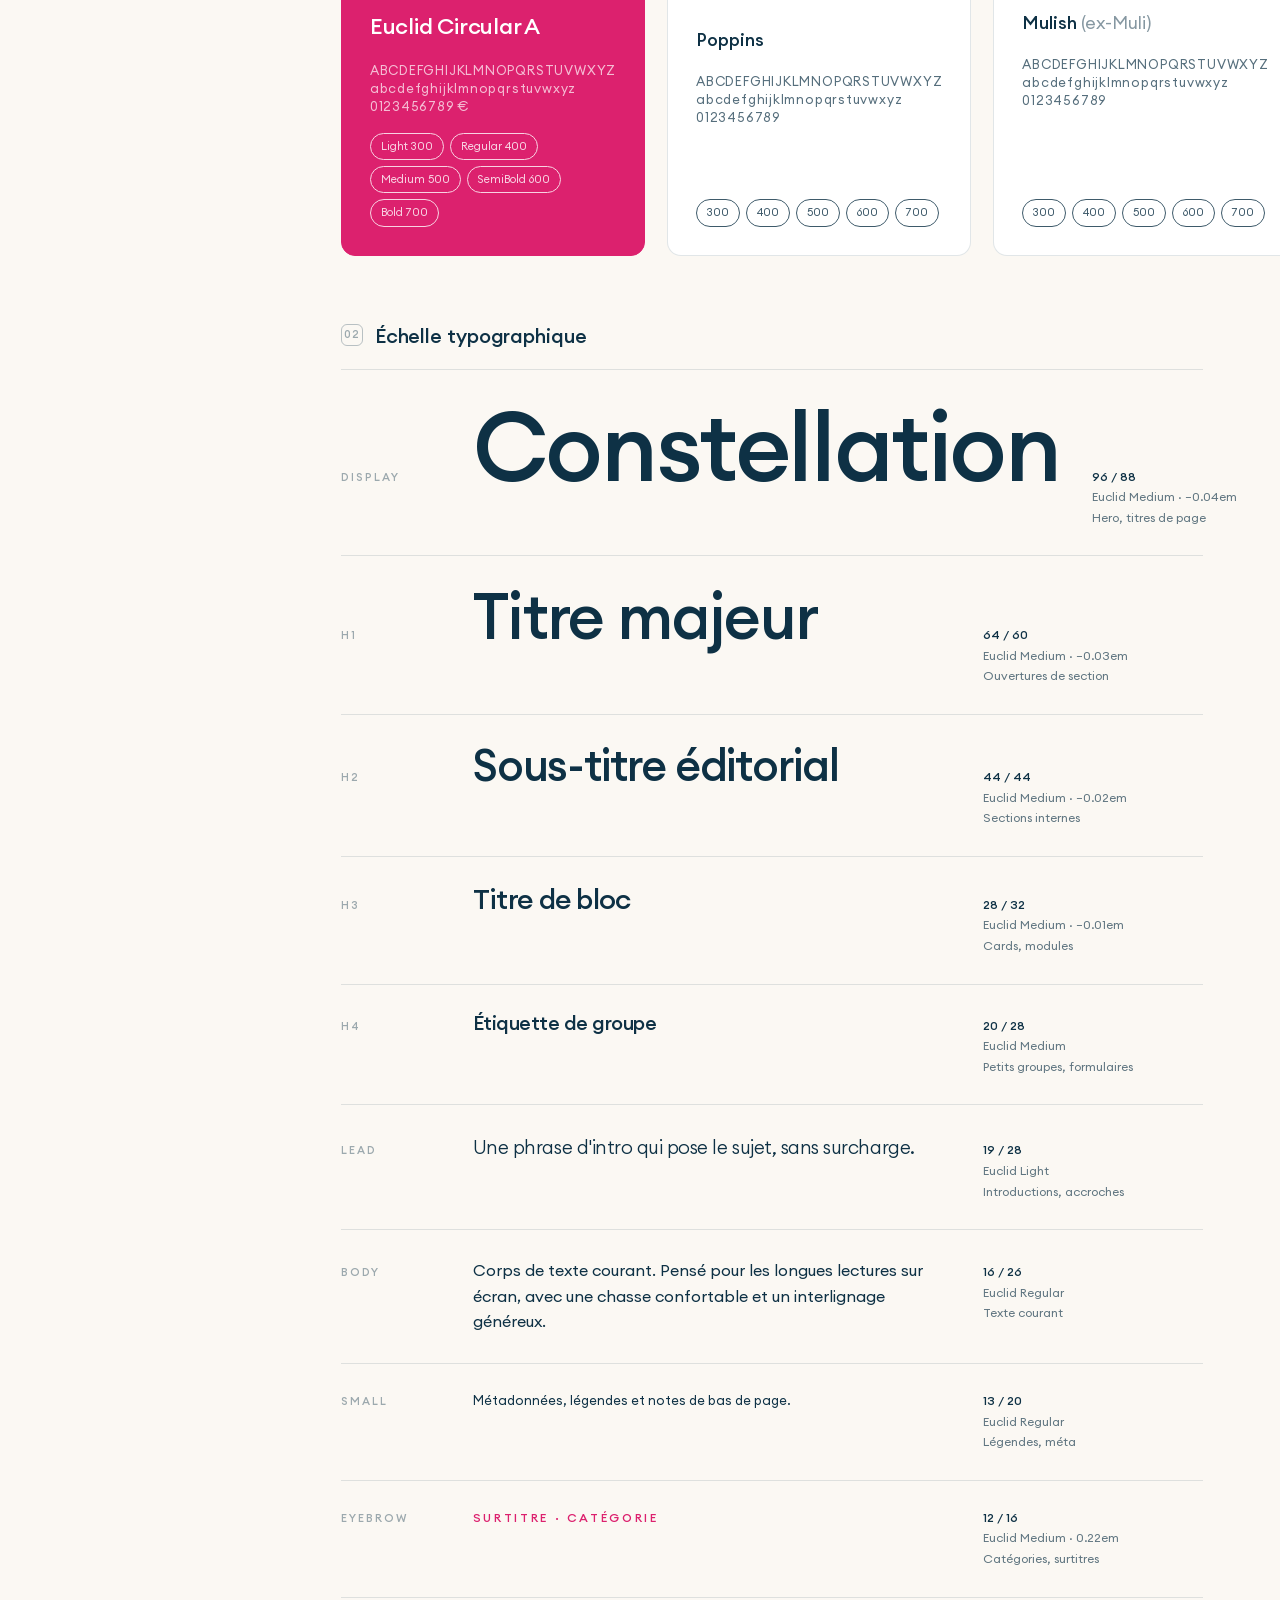
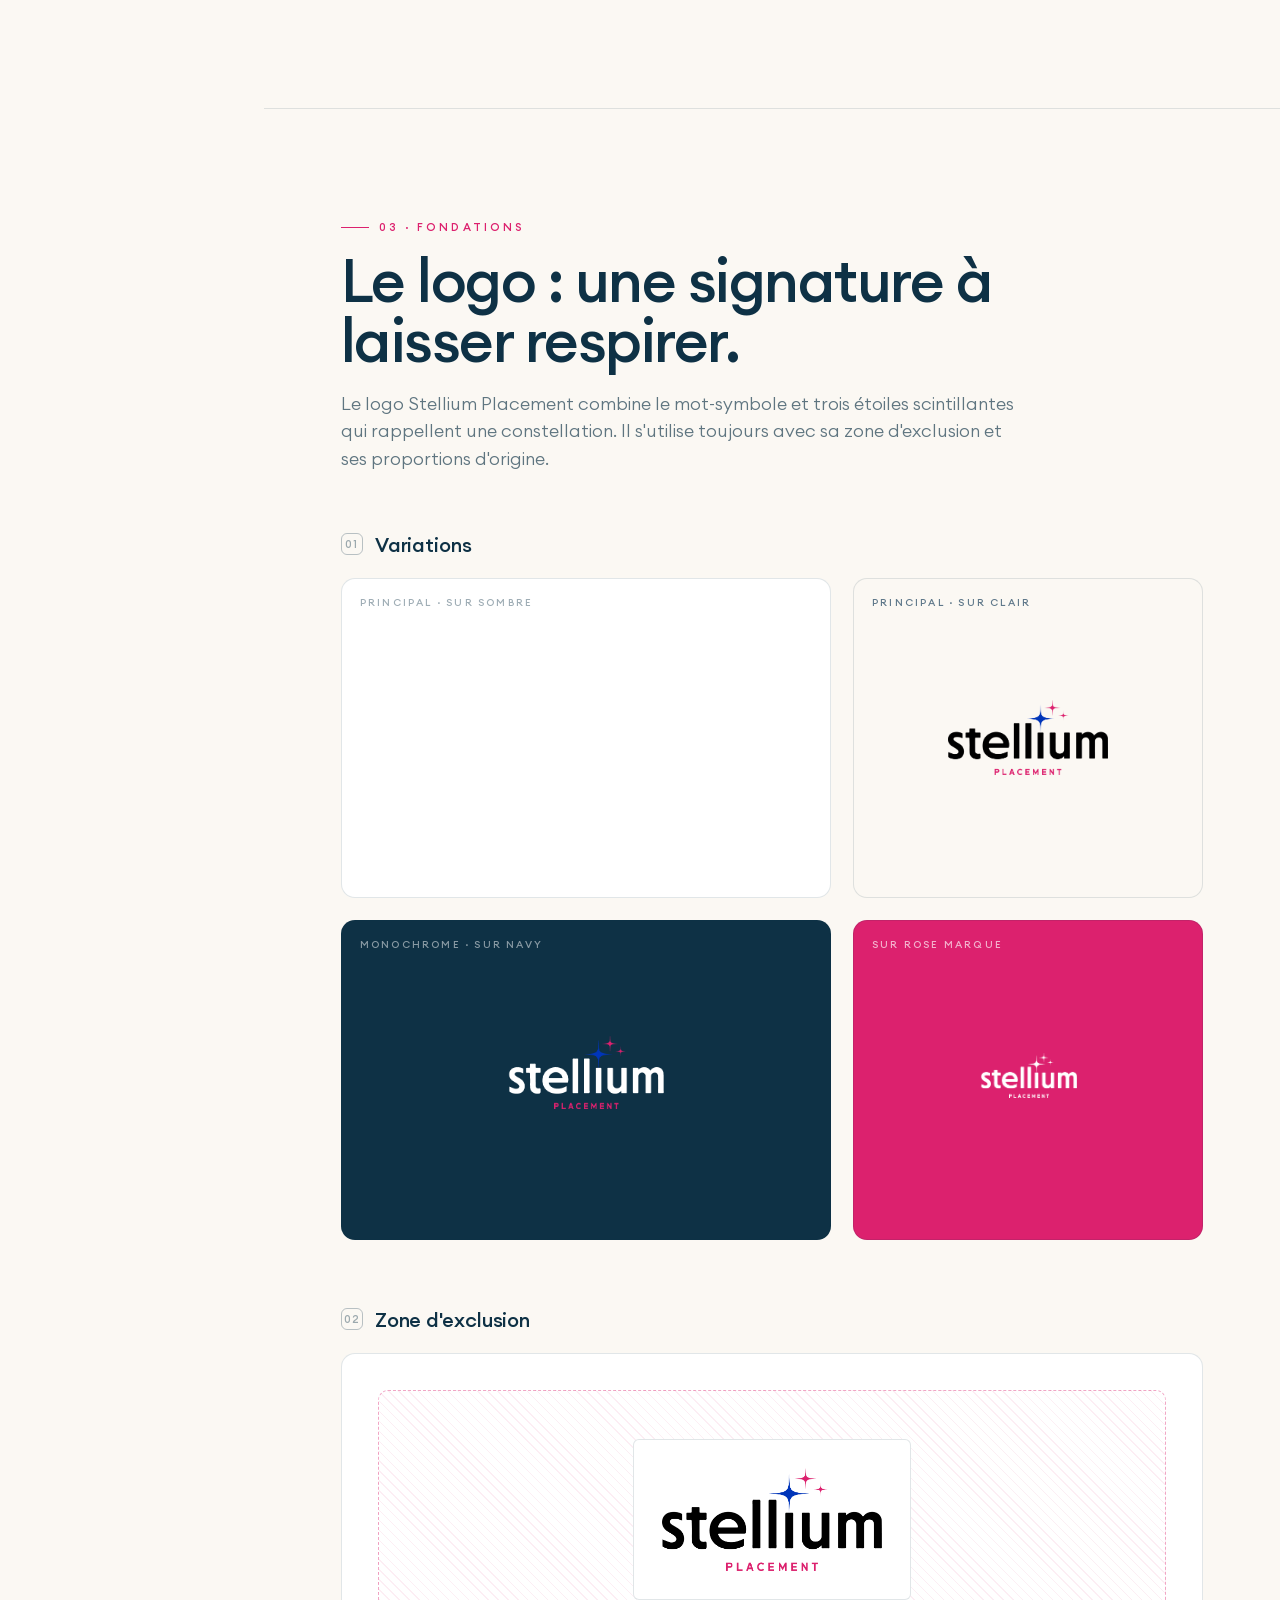
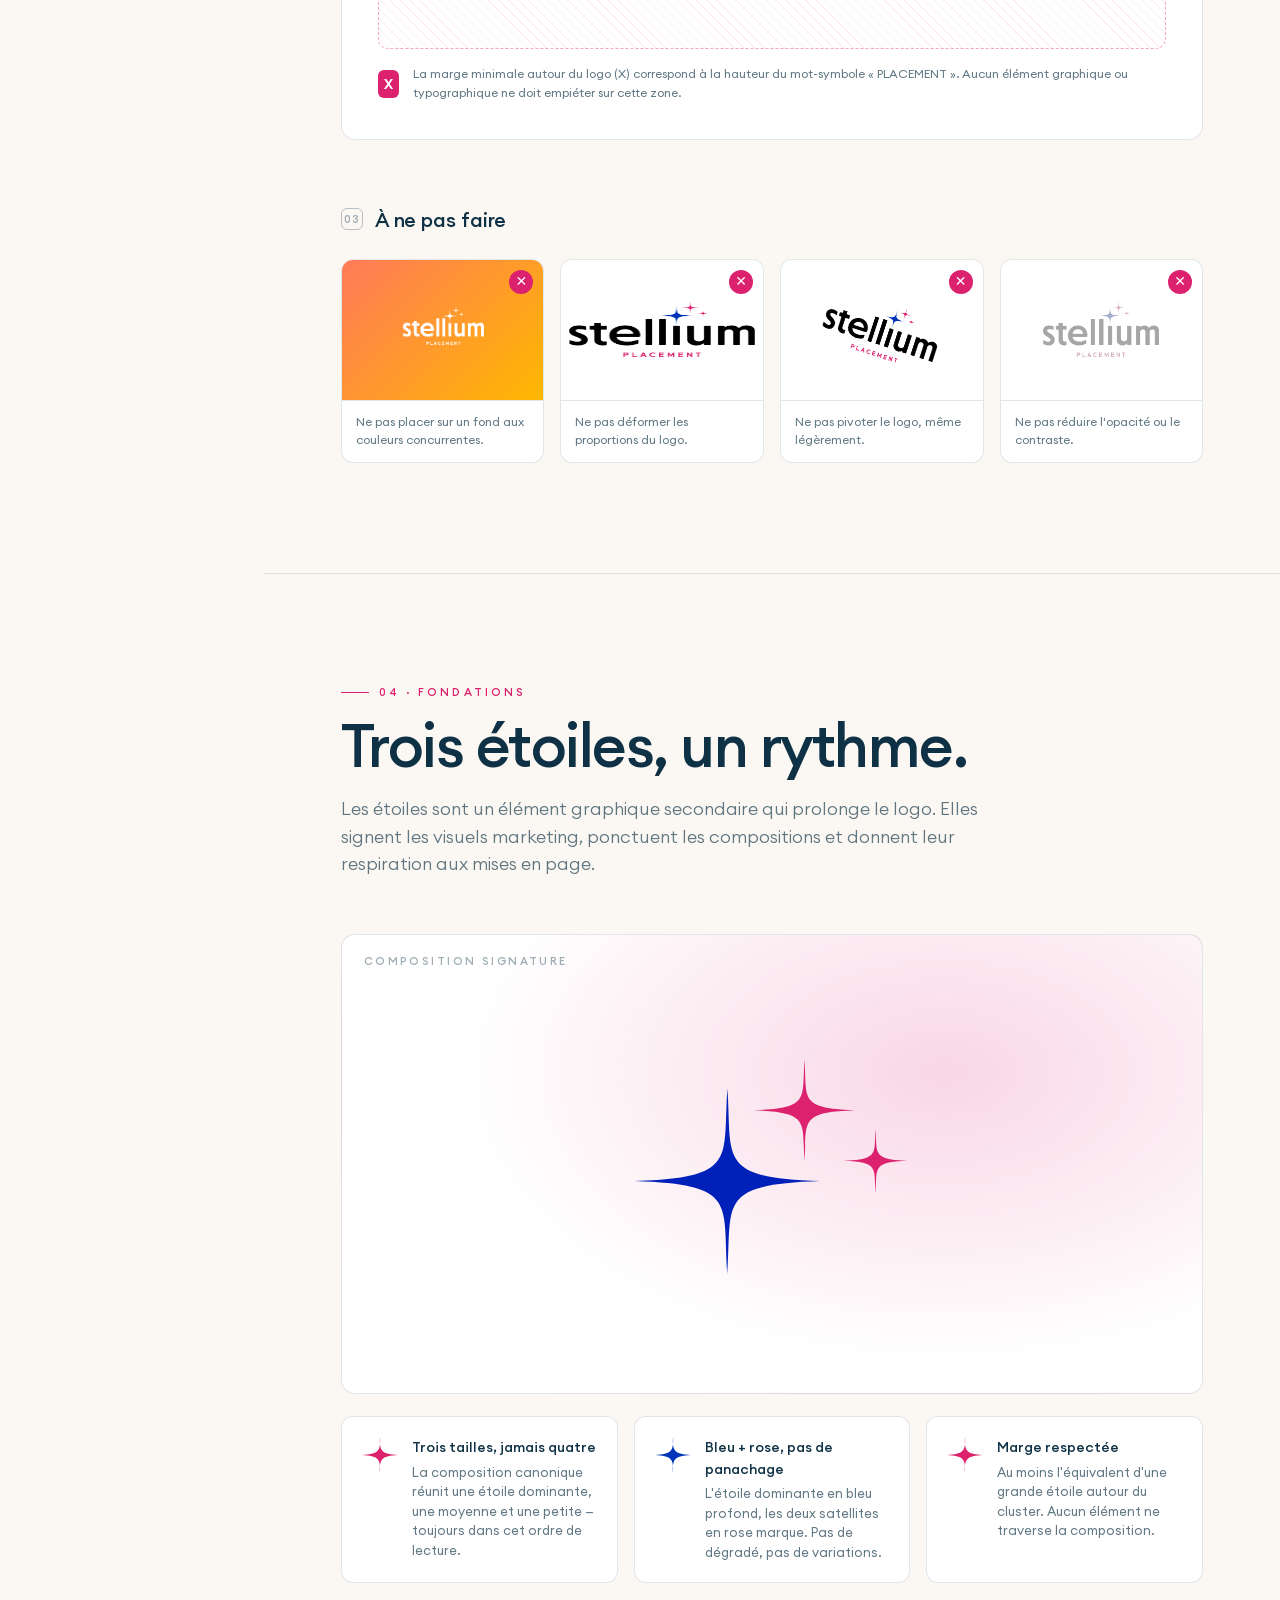
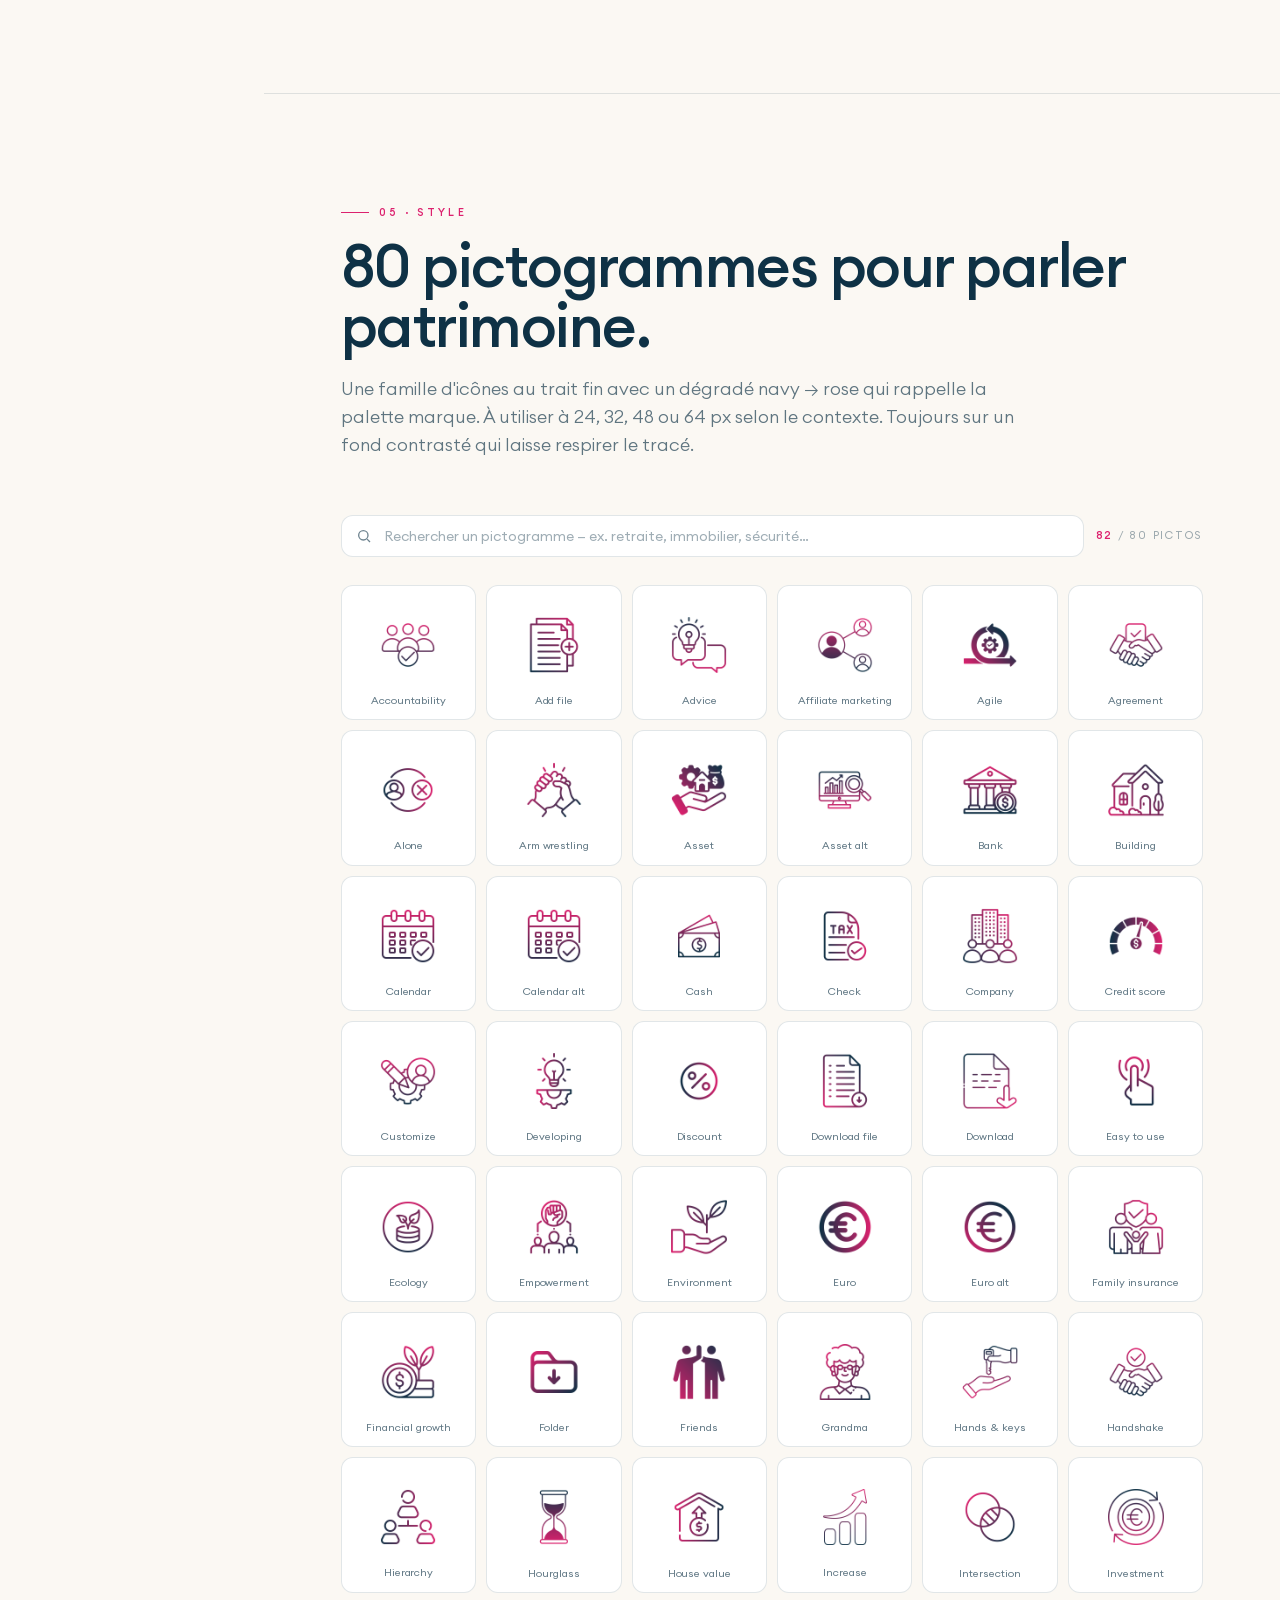
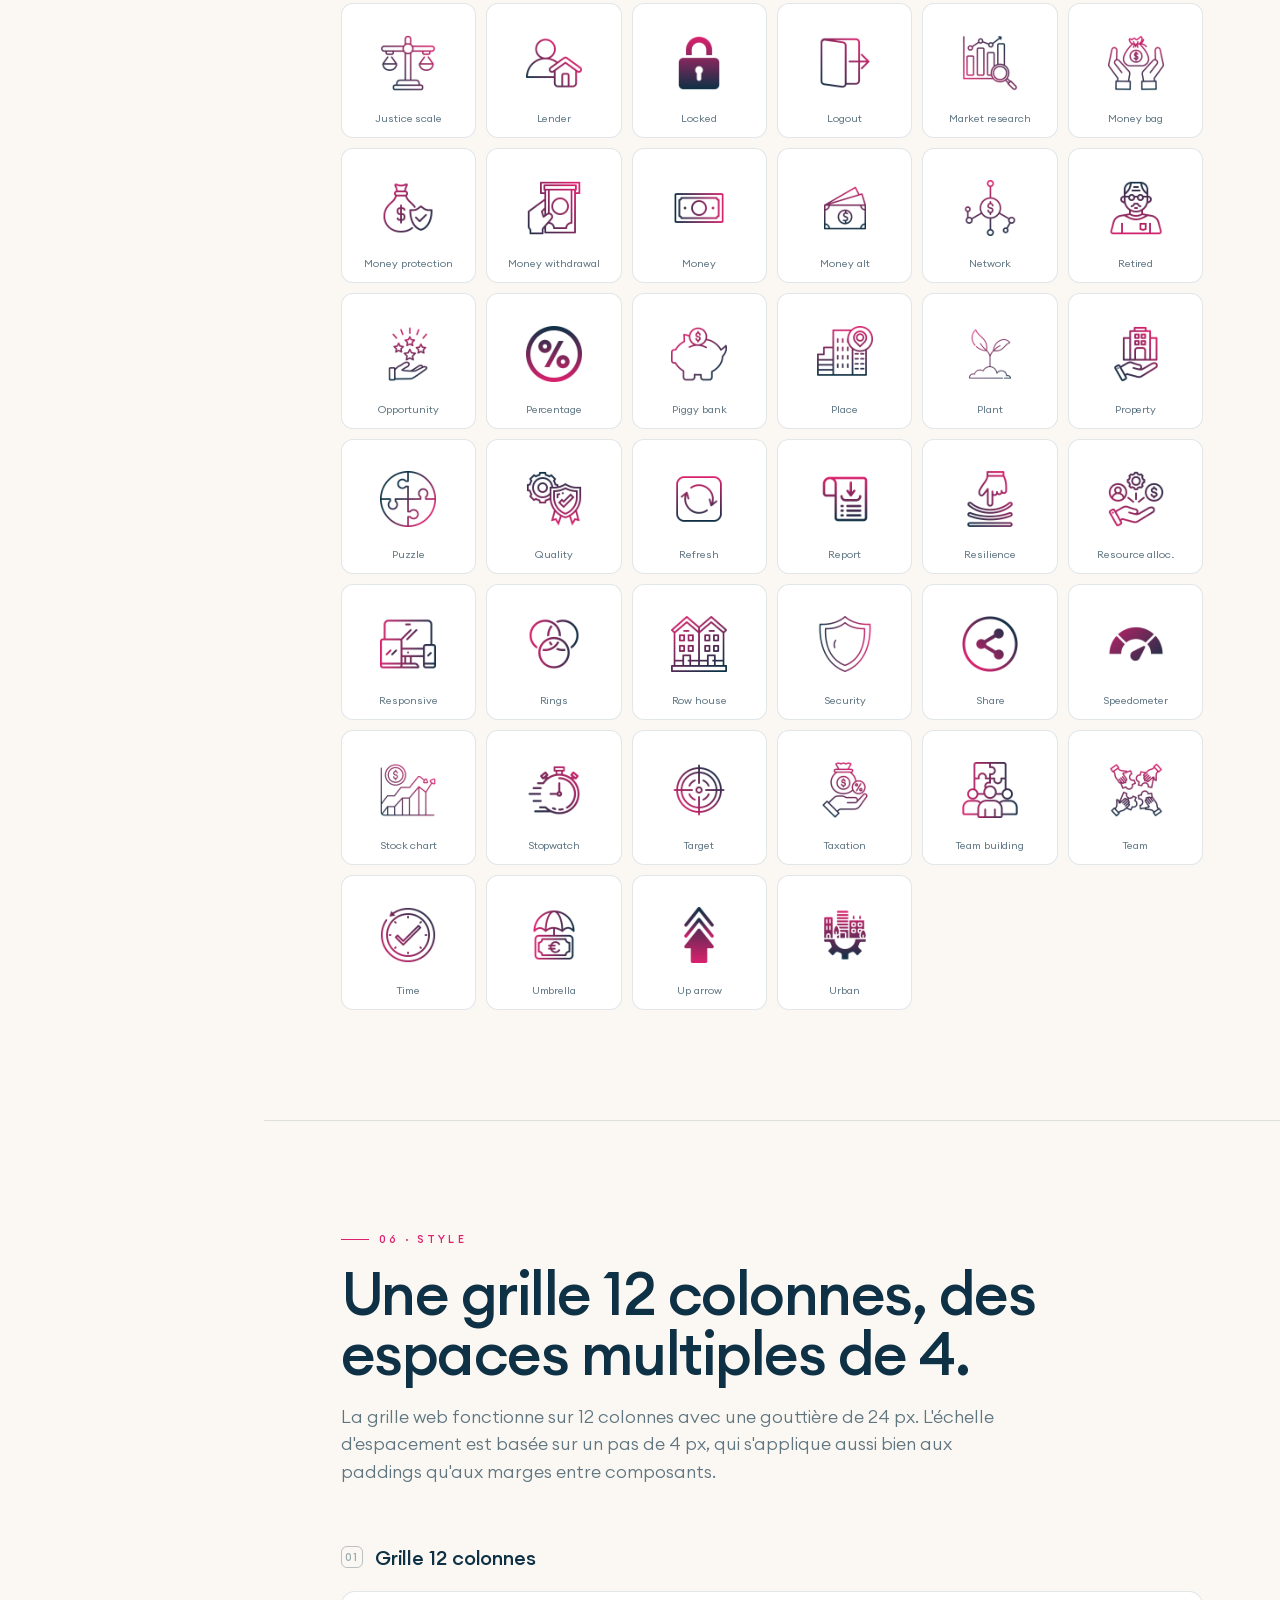
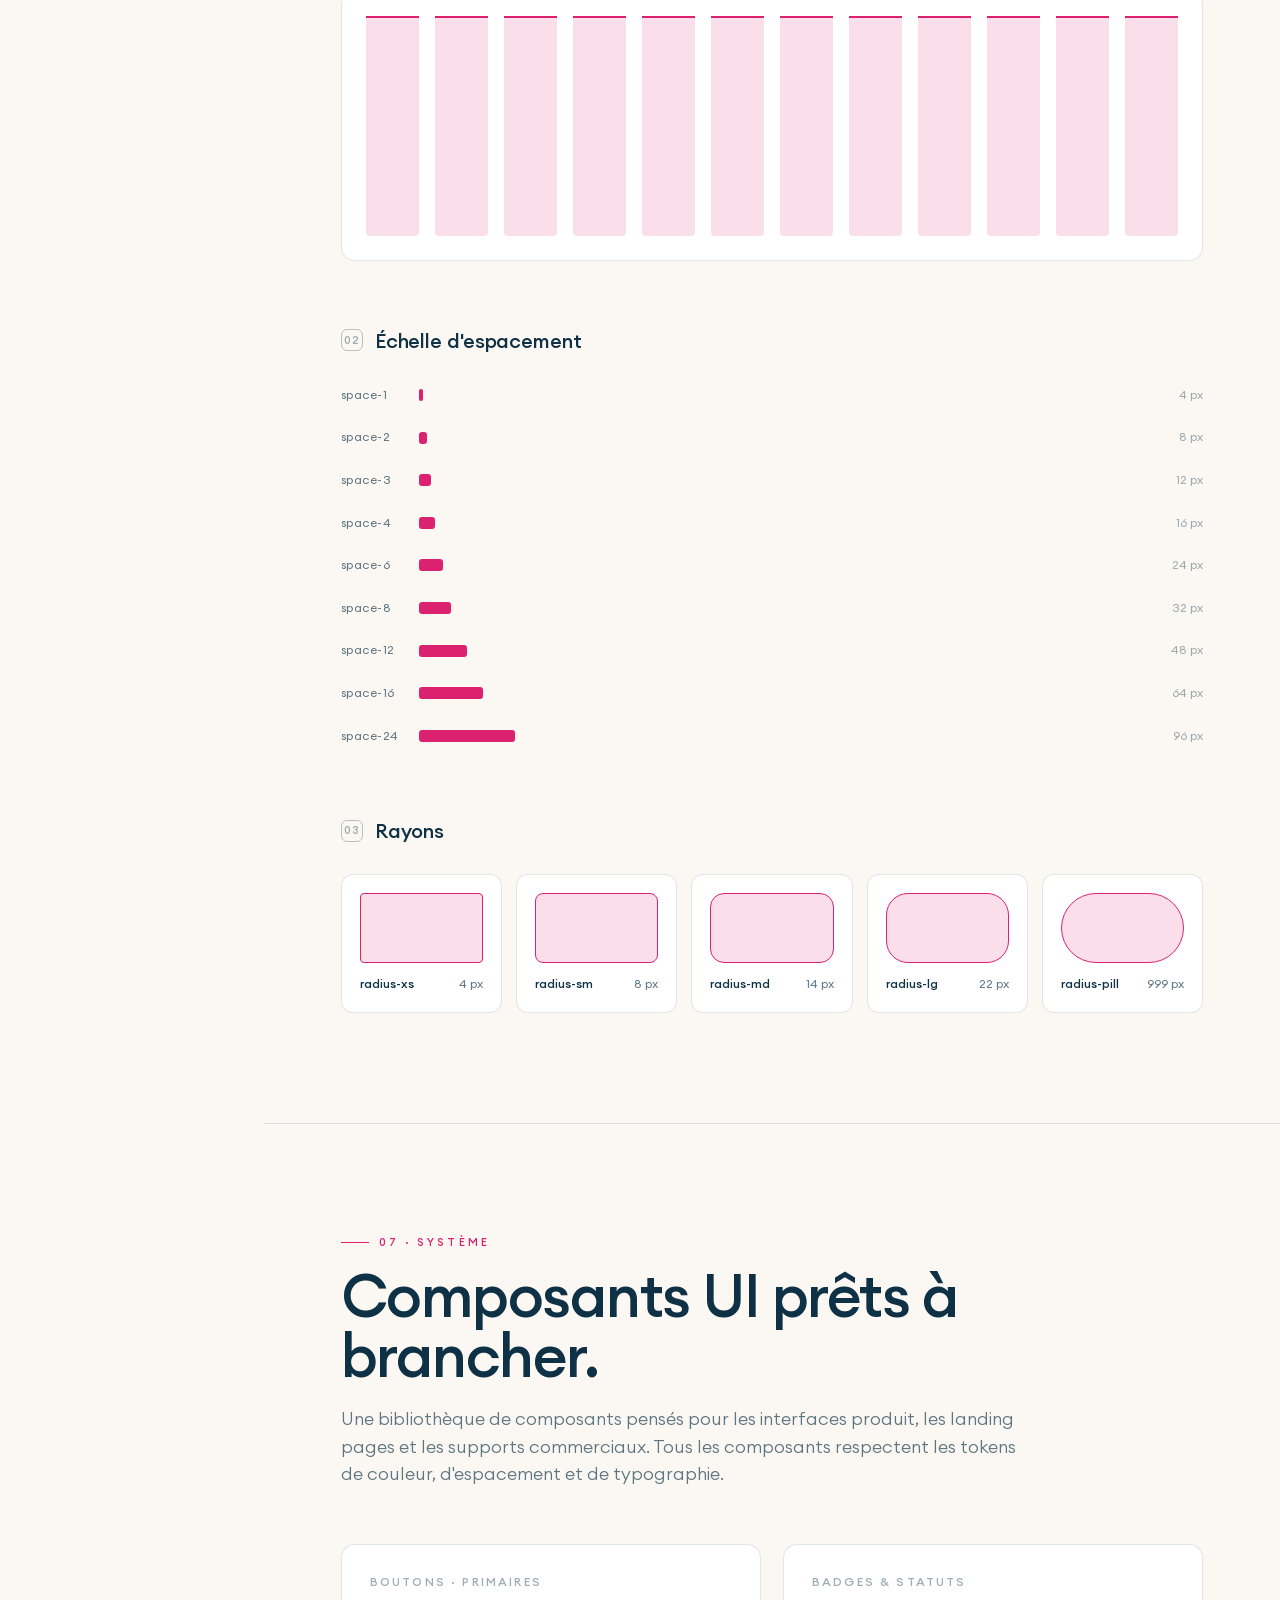
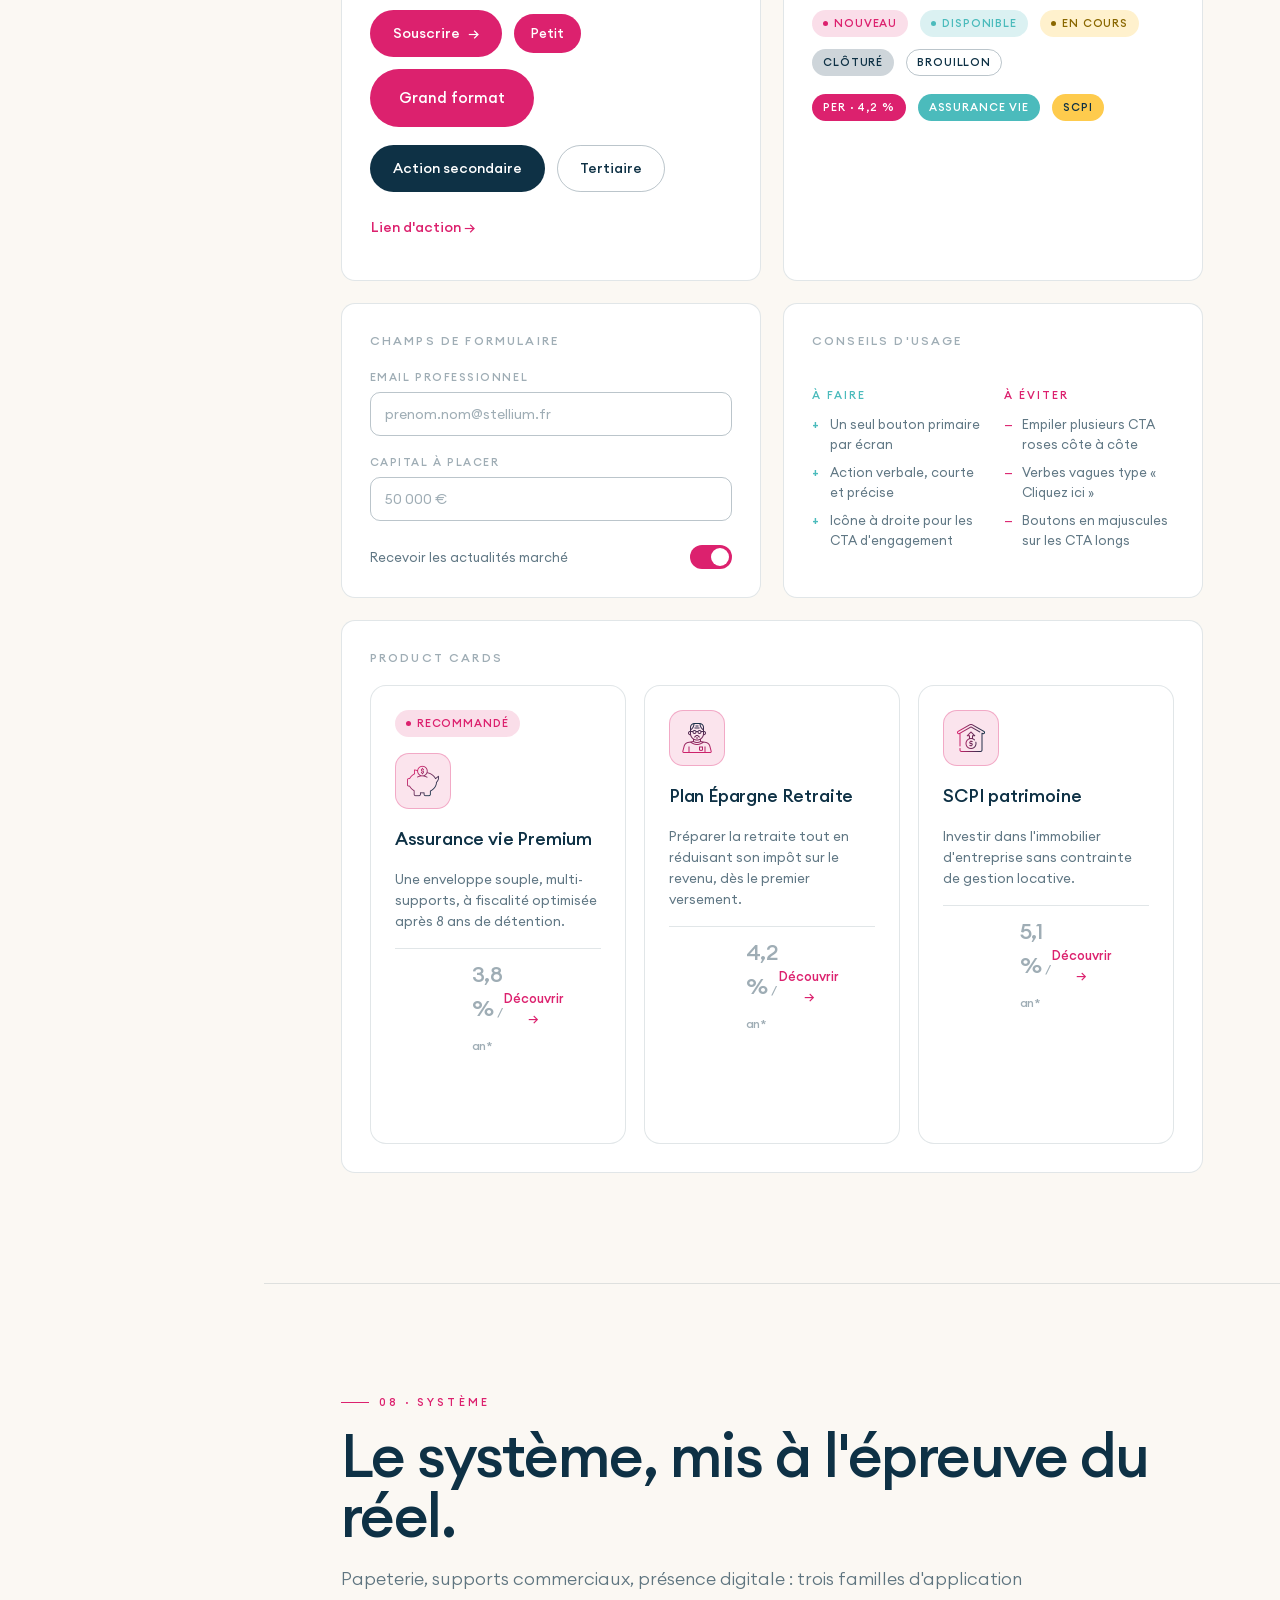
==== commit 36204e7e: "Add "Filiales du groupe" subsidiary color palettes section Imported from the updated Design export: " ====
--- a/index.html
+++ b/index.html
@@ -342,6 +342,84 @@
           <button class="ramp-cell" style="background:#262626; color:rgba(255,255,255,0.95)" data-copy="#262626" title="Lighter 15%">#262626</button>
           <button class="ramp-cell" style="background:#0D0D0D; color:rgba(255,255,255,0.95)" data-copy="#0D0D0D" title="Lighter 5%">#0D0D0D</button>
         </div>
+      </div>
+
+      <div class="subgroup-label">Filiales du groupe</div>
+      <p class="lede" style="margin-top:-6px">
+        Palettes des sociétés du groupe, à mobiliser sur les supports co-brandés
+        ou lorsqu'une filiale est mise en avant. Conserver les couleurs propres à
+        chaque marque&nbsp;; ne pas les mélanger avec la palette Stellium&nbsp;Placement.
+      </p>
+      <div class="filiale-grid">
+
+        <div class="filiale-card">
+          <div class="fil-logo"><img src="assets/filiales/finzzle-groupe.png" alt="Finzzle groupe"></div>
+          <div class="fil-name">Finzzle groupe</div>
+          <div class="fil-swatches">
+            <button class="fil-sw" style="background:#0035B9; color:#fff" data-copy="#0035B9">
+              <span class="fs-role">Principale</span>
+              <span class="fs-hex">#0035B9</span>
+              <span class="fs-rgb">0 · 53 · 185</span>
+            </button>
+            <button class="fil-sw" style="background:#95E7D8; color:#0E3145" data-copy="#95E7D8">
+              <span class="fs-role">Secondaire</span>
+              <span class="fs-hex">#95E7D8</span>
+              <span class="fs-rgb">149 · 231 · 216</span>
+            </button>
+          </div>
+        </div>
+
+        <div class="filiale-card">
+          <div class="fil-logo"><img src="assets/filiales/prodemial.png" alt="Prodemial"></div>
+          <div class="fil-name">Prodemial</div>
+          <div class="fil-swatches">
+            <button class="fil-sw" style="background:#BD1D1D; color:#fff" data-copy="#BD1D1D">
+              <span class="fs-role">Principale</span>
+              <span class="fs-hex">#BD1D1D</span>
+              <span class="fs-rgb">189 · 29 · 29</span>
+            </button>
+            <button class="fil-sw" style="background:#000000; color:#fff" data-copy="#000000">
+              <span class="fs-role">Noir</span>
+              <span class="fs-hex">#000000</span>
+              <span class="fs-rgb">0 · 0 · 0</span>
+            </button>
+          </div>
+        </div>
+
+        <div class="filiale-card">
+          <div class="fil-logo"><img src="assets/filiales/stellium-financement.png" alt="Stellium Financement"></div>
+          <div class="fil-name">Stellium Financement</div>
+          <div class="fil-swatches">
+            <button class="fil-sw" style="background:#0075DC; color:#fff" data-copy="#0075DC">
+              <span class="fs-role">Principale</span>
+              <span class="fs-hex">#0075DC</span>
+              <span class="fs-rgb">0 · 117 · 220</span>
+            </button>
+            <button class="fil-sw" style="background:#F66E50; color:#fff" data-copy="#F66E50">
+              <span class="fs-role">Accompagnement</span>
+              <span class="fs-hex">#F66E50</span>
+              <span class="fs-rgb">246 · 110 · 80</span>
+            </button>
+          </div>
+        </div>
+
+        <div class="filiale-card">
+          <div class="fil-logo"><img src="assets/filiales/stellium-immobilier.png" alt="Stellium Immobilier"></div>
+          <div class="fil-name">Stellium Immobilier</div>
+          <div class="fil-swatches">
+            <button class="fil-sw" style="background:#85AD39; color:#fff" data-copy="#85AD39">
+              <span class="fs-role">Principale</span>
+              <span class="fs-hex">#85AD39</span>
+              <span class="fs-rgb">133 · 173 · 57</span>
+            </button>
+            <button class="fil-sw" style="background:#0E3145; color:#fff" data-copy="#0E3145">
+              <span class="fs-role">Accompagnement</span>
+              <span class="fs-hex">#0E3145</span>
+              <span class="fs-rgb">14 · 49 · 69</span>
+            </button>
+          </div>
+        </div>
+
       </div>
 
       <div class="usage-bar">
@@ -1110,6 +1188,17 @@
     const prev = target.textContent;
     target.textContent = 'Copié ✓';
     setTimeout(() => target.textContent = prev, 1100);
+    return;
+  }
+  const sw = e.target.closest('.fil-sw');
+  if (sw) {
+    const code = sw.dataset.copy;
+    navigator.clipboard?.writeText(code);
+    const hexEl = sw.querySelector('.fs-hex');
+    const target = hexEl || sw;
+    const prev = target.textContent;
+    target.textContent = 'Copié ✓';
+    setTimeout(() => target.textContent = prev, 1100);
   }
 });
 
--- a/styles.css
+++ b/styles.css
@@ -500,6 +500,74 @@
   .ramp-grid { grid-template-columns: repeat(2, minmax(0, 1fr)); }
 }
 
+/* Group subsidiaries */
+.filiale-grid {
+  display: grid;
+  grid-template-columns: repeat(2, 1fr);
+  gap: 22px;
+  margin-top: 26px;
+}
+.filiale-card {
+  border: 1px solid var(--line);
+  border-radius: 18px;
+  background: var(--surface);
+  overflow: hidden;
+  display: flex;
+  flex-direction: column;
+}
+.filiale-card .fil-logo {
+  height: 132px;
+  display: grid;
+  place-items: center;
+  padding: 20px 28px;
+  background: #ffffff;
+  border-bottom: 1px solid var(--line);
+}
+.filiale-card .fil-logo img {
+  max-height: 92px;
+  max-width: 88%;
+  object-fit: contain;
+}
+.filiale-card .fil-name {
+  padding: 16px 20px 4px;
+  font-size: 15px;
+  font-weight: 500;
+  letter-spacing: -0.01em;
+}
+.filiale-card .fil-swatches {
+  display: grid;
+  grid-template-columns: 1fr 1fr;
+  gap: 10px;
+  padding: 10px 20px 20px;
+}
+.fil-sw {
+  border: none;
+  border-radius: 12px;
+  padding: 16px 14px 14px;
+  min-height: 104px;
+  text-align: left;
+  cursor: pointer;
+  display: flex;
+  flex-direction: column;
+  justify-content: flex-end;
+  gap: 3px;
+  font-family: inherit;
+  transition: transform .15s ease, box-shadow .15s ease;
+}
+.fil-sw:hover { transform: translateY(-2px); box-shadow: 0 12px 24px -14px rgba(7,18,28,.5); }
+.fil-sw .fs-role {
+  font-size: 10px;
+  letter-spacing: 0.14em;
+  text-transform: uppercase;
+  opacity: 0.85;
+  margin-bottom: 4px;
+}
+.fil-sw .fs-hex { font-size: 14px; font-weight: 600; letter-spacing: 0.02em; }
+.fil-sw .fs-rgb { font-size: 11px; opacity: 0.8; }
+@media (max-width: 720px) {
+  .filiale-grid { grid-template-columns: 1fr; }
+}
+
 /* ============================================================
    TYPOGRAPHY
    ============================================================ */
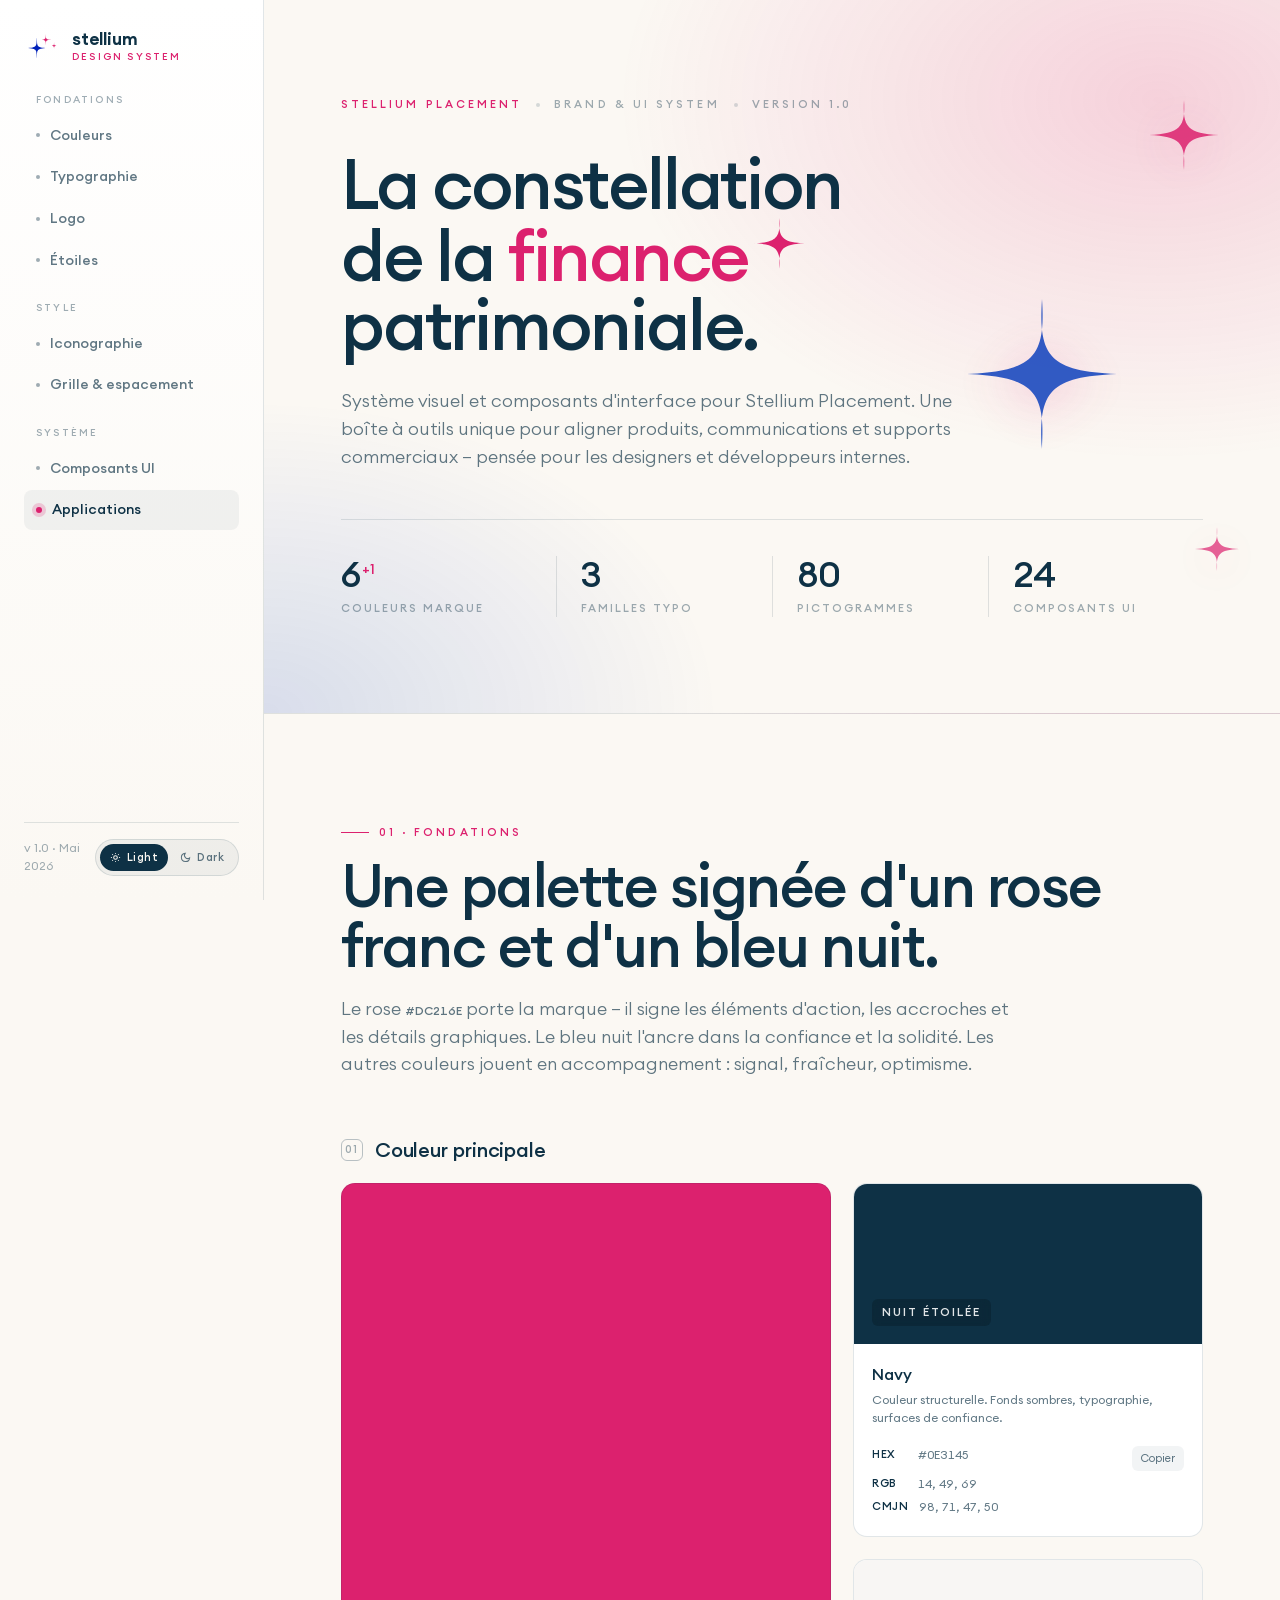
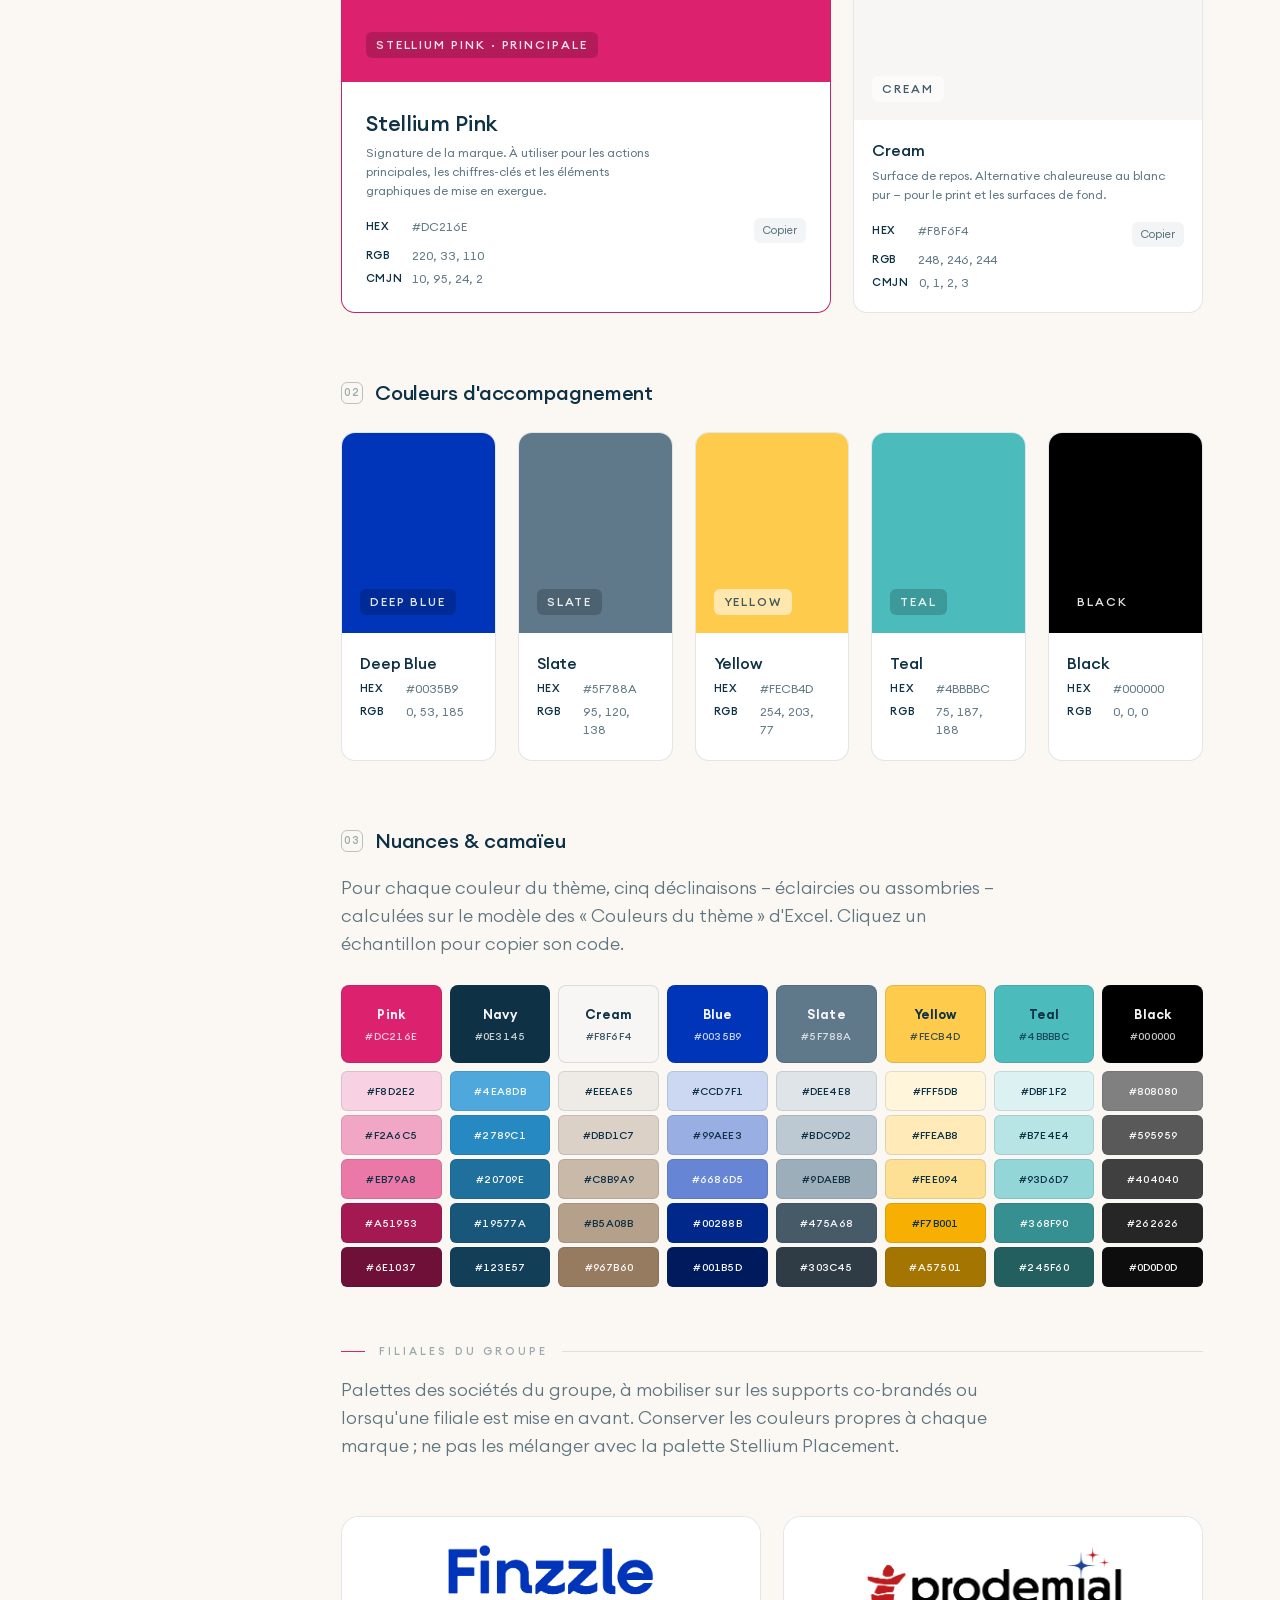
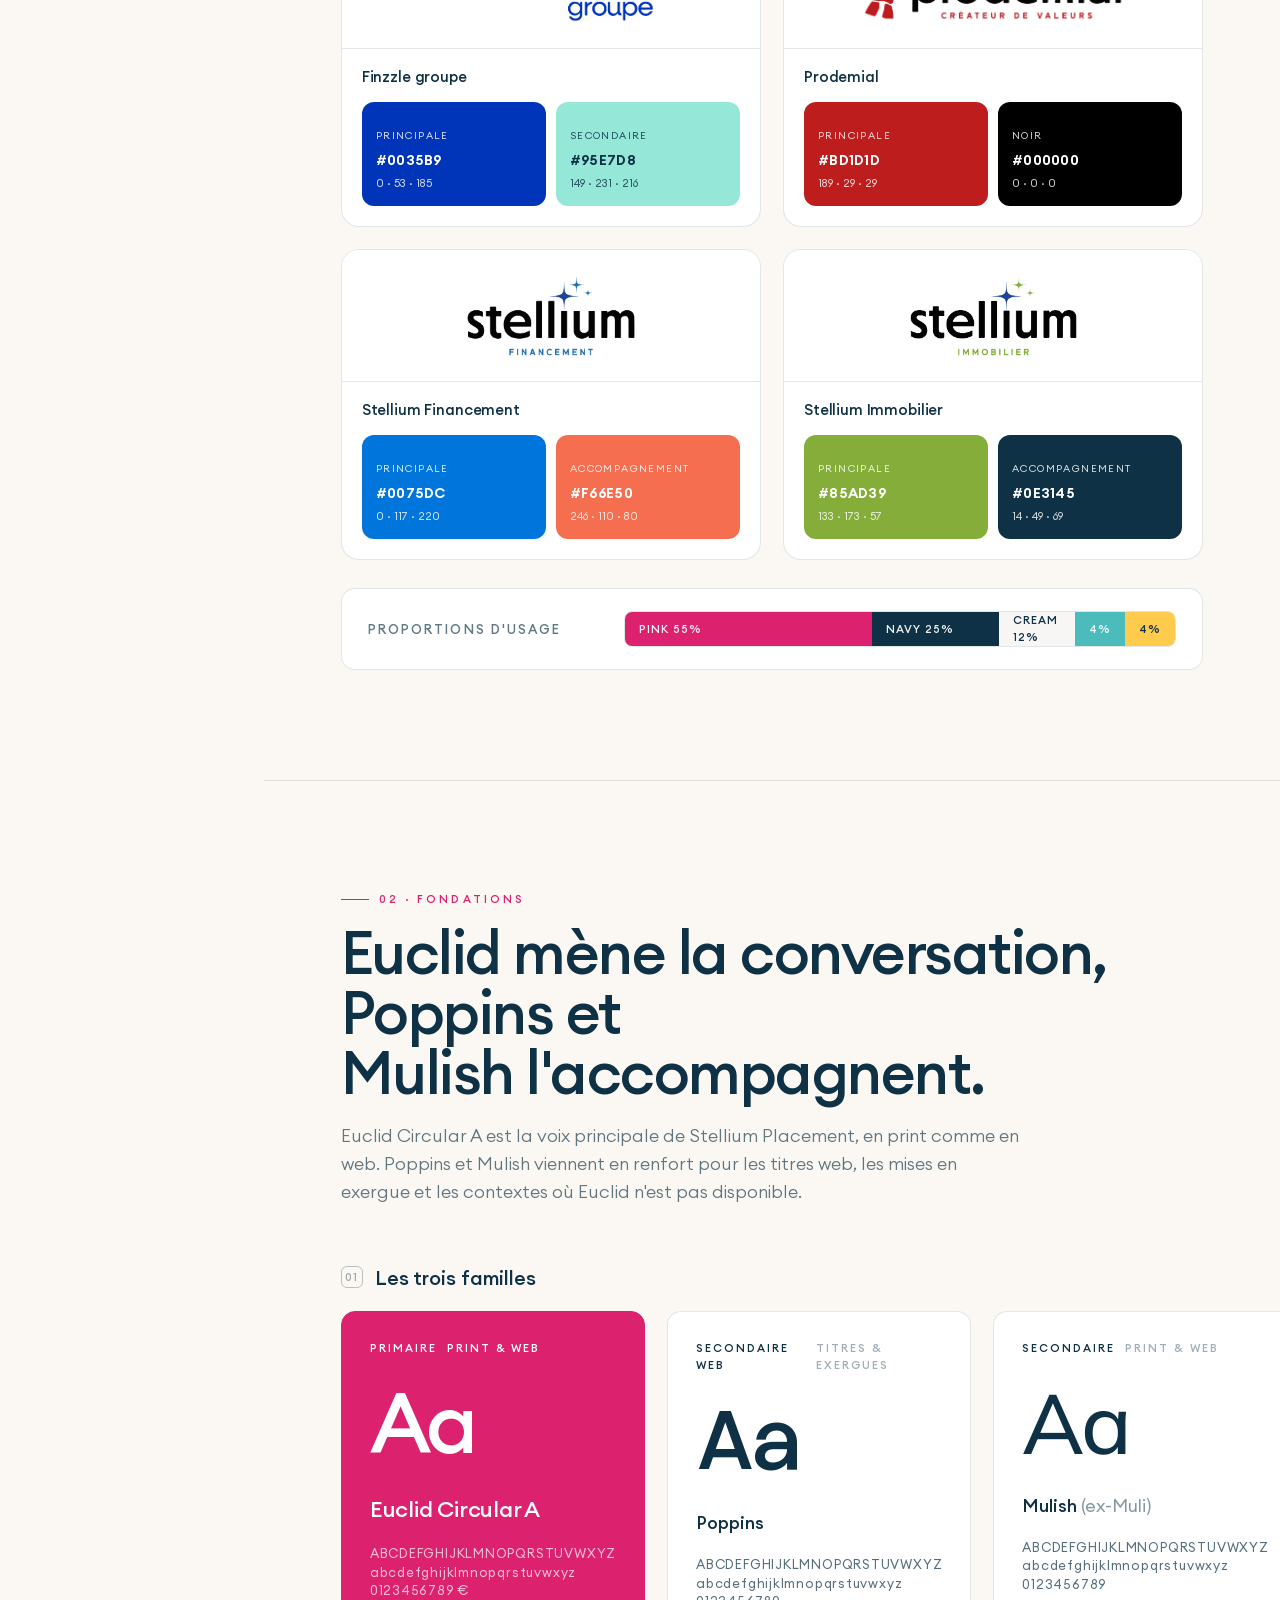
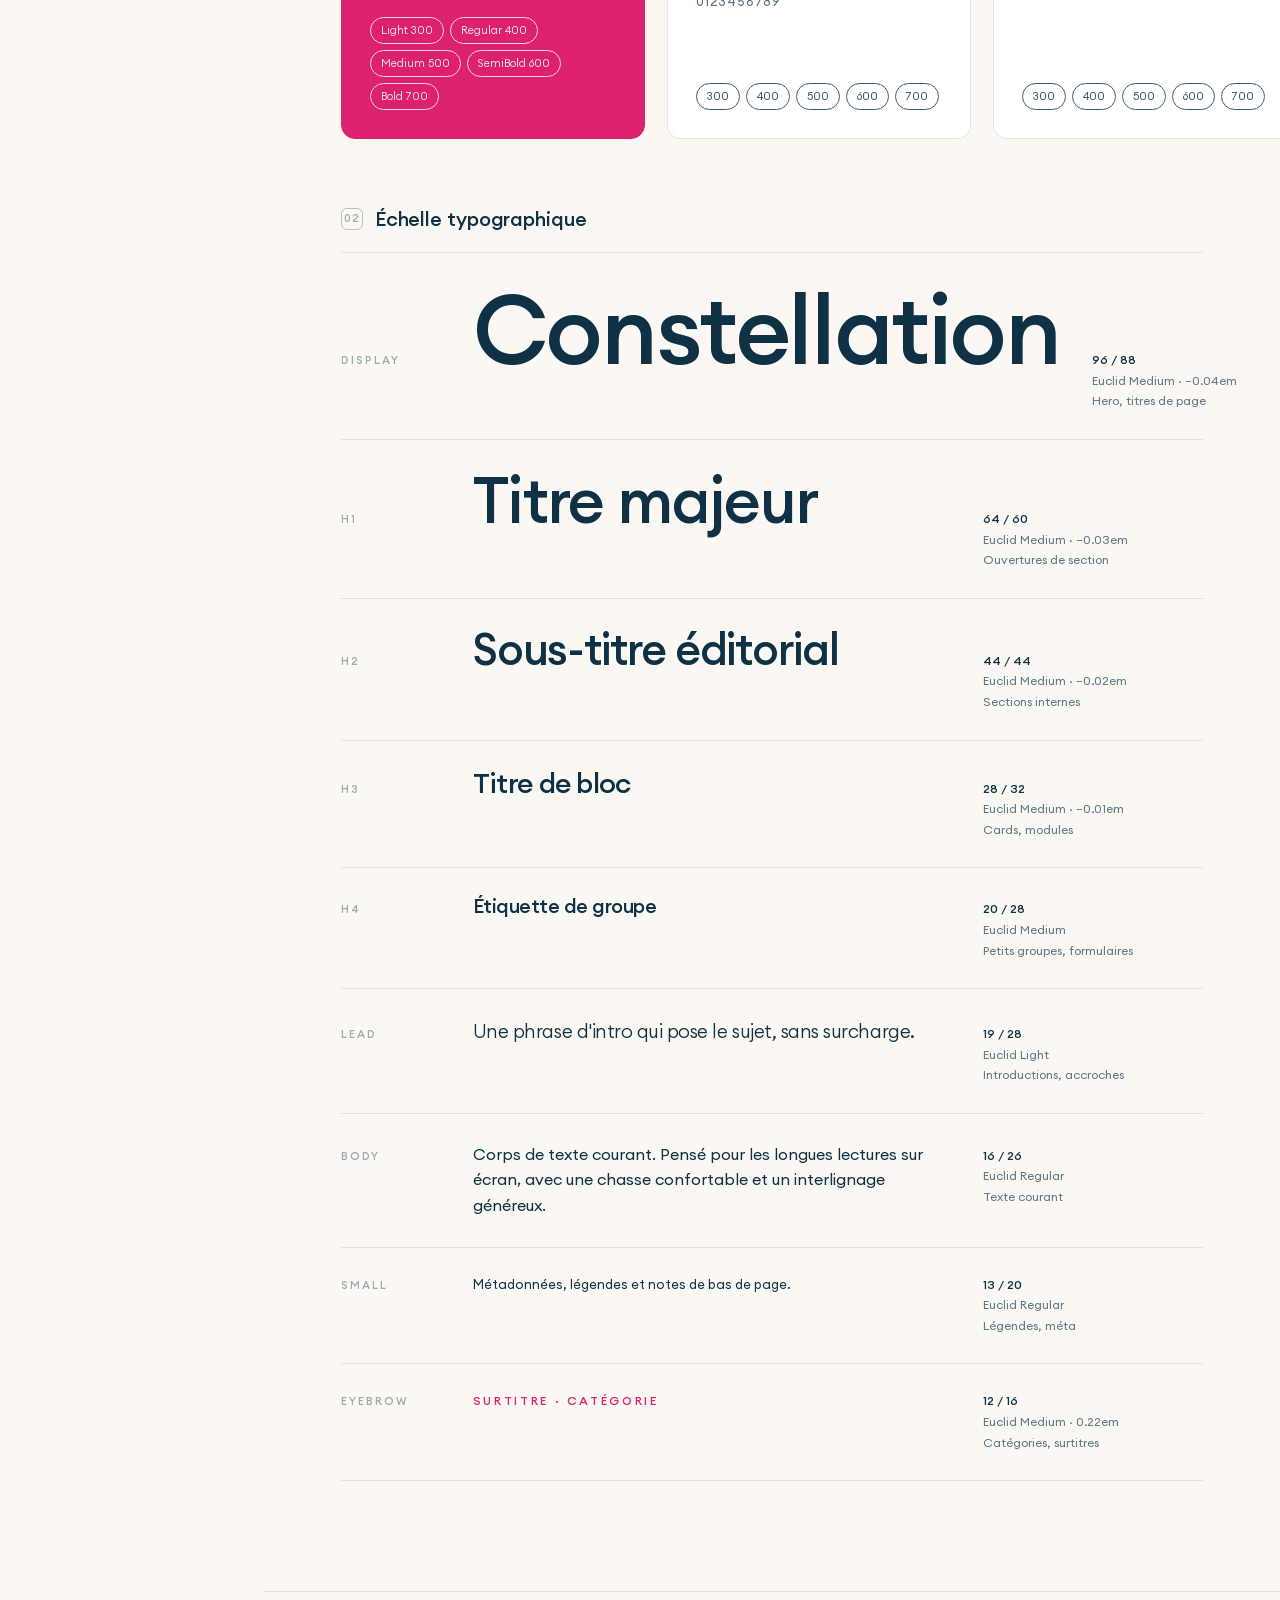
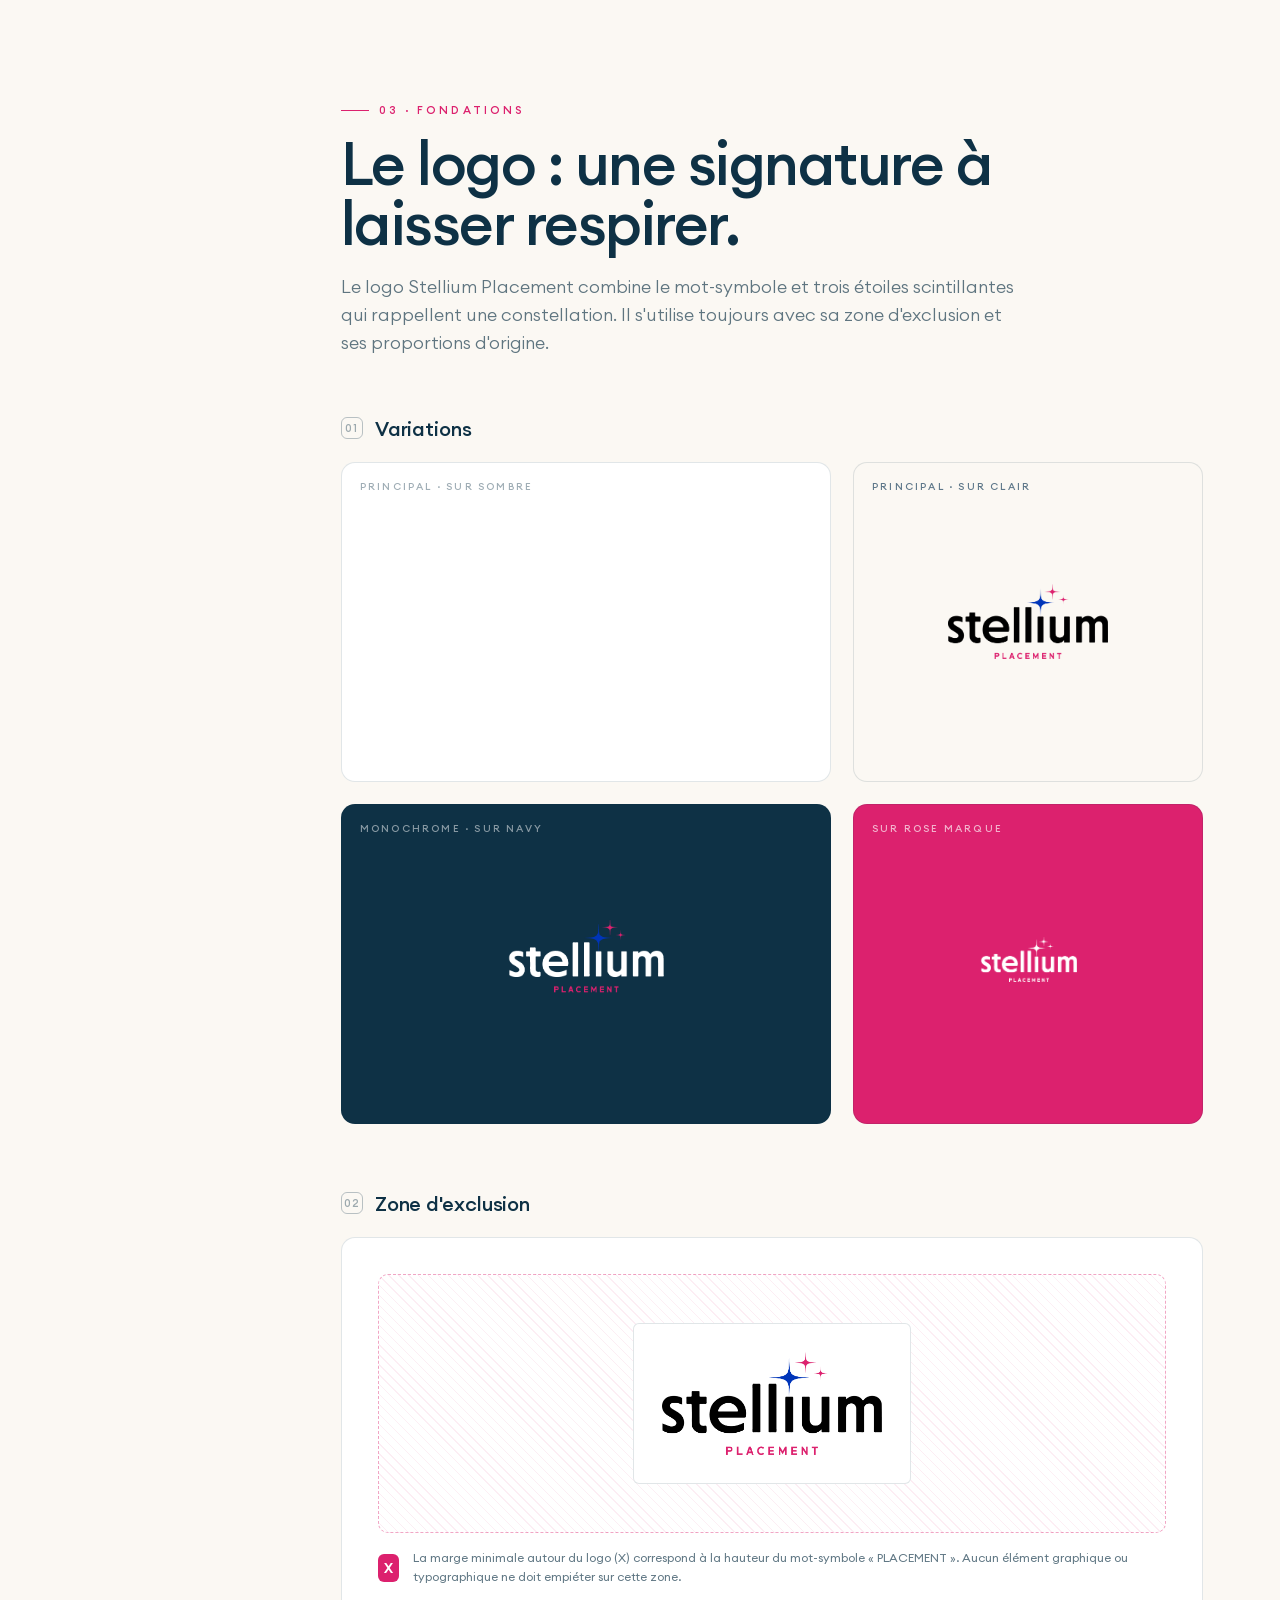
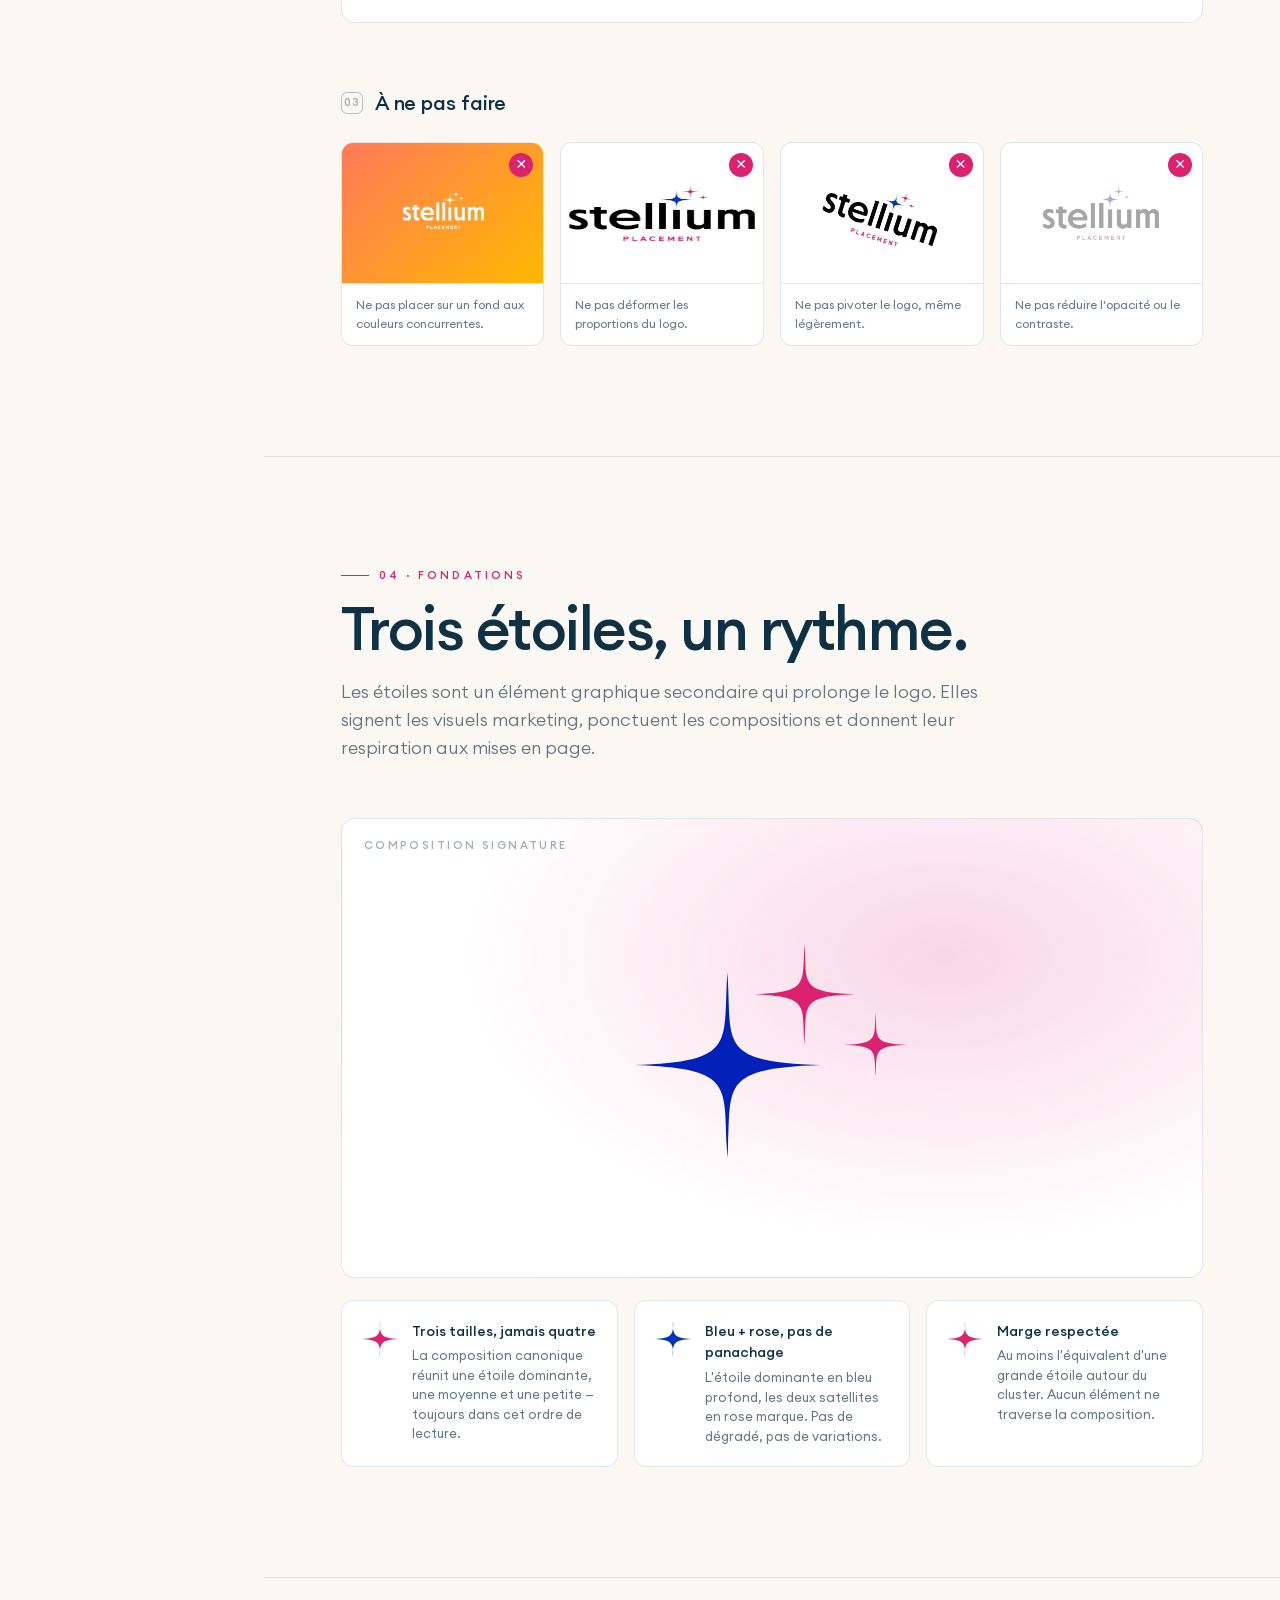
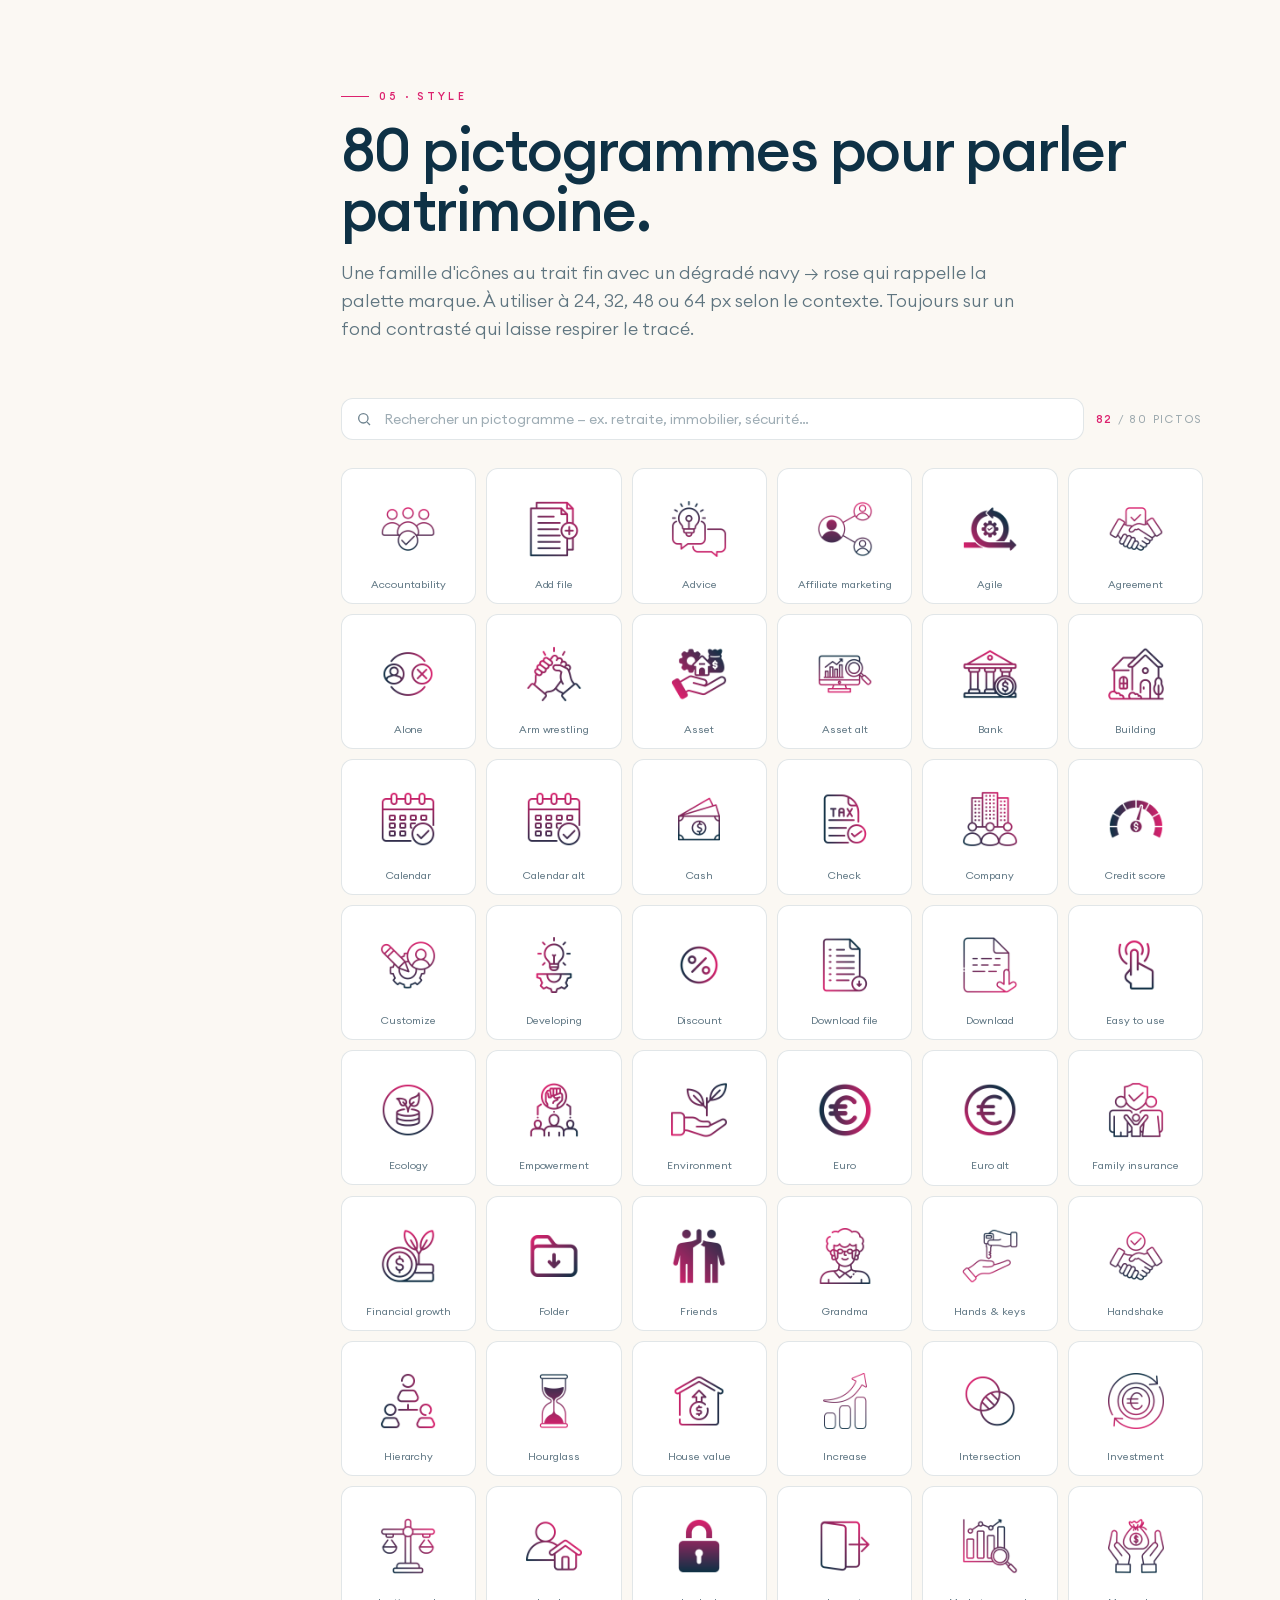
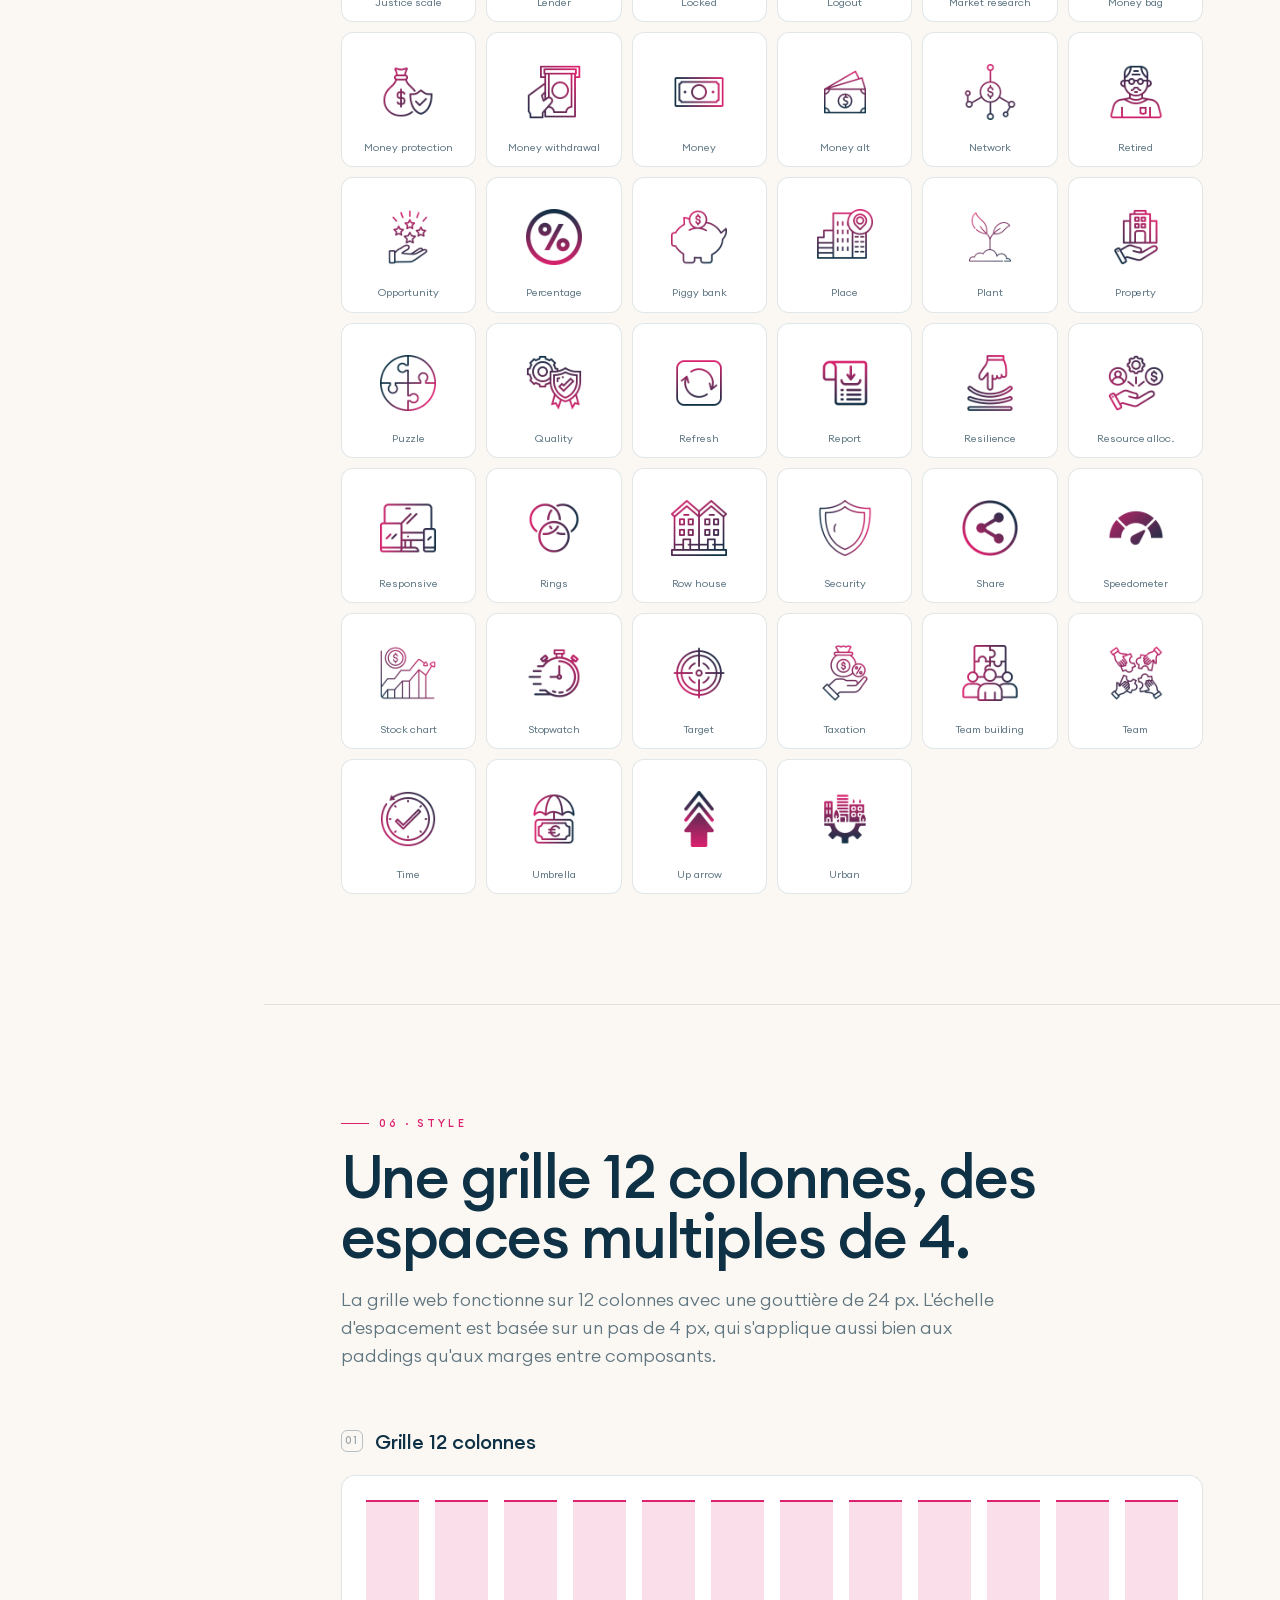
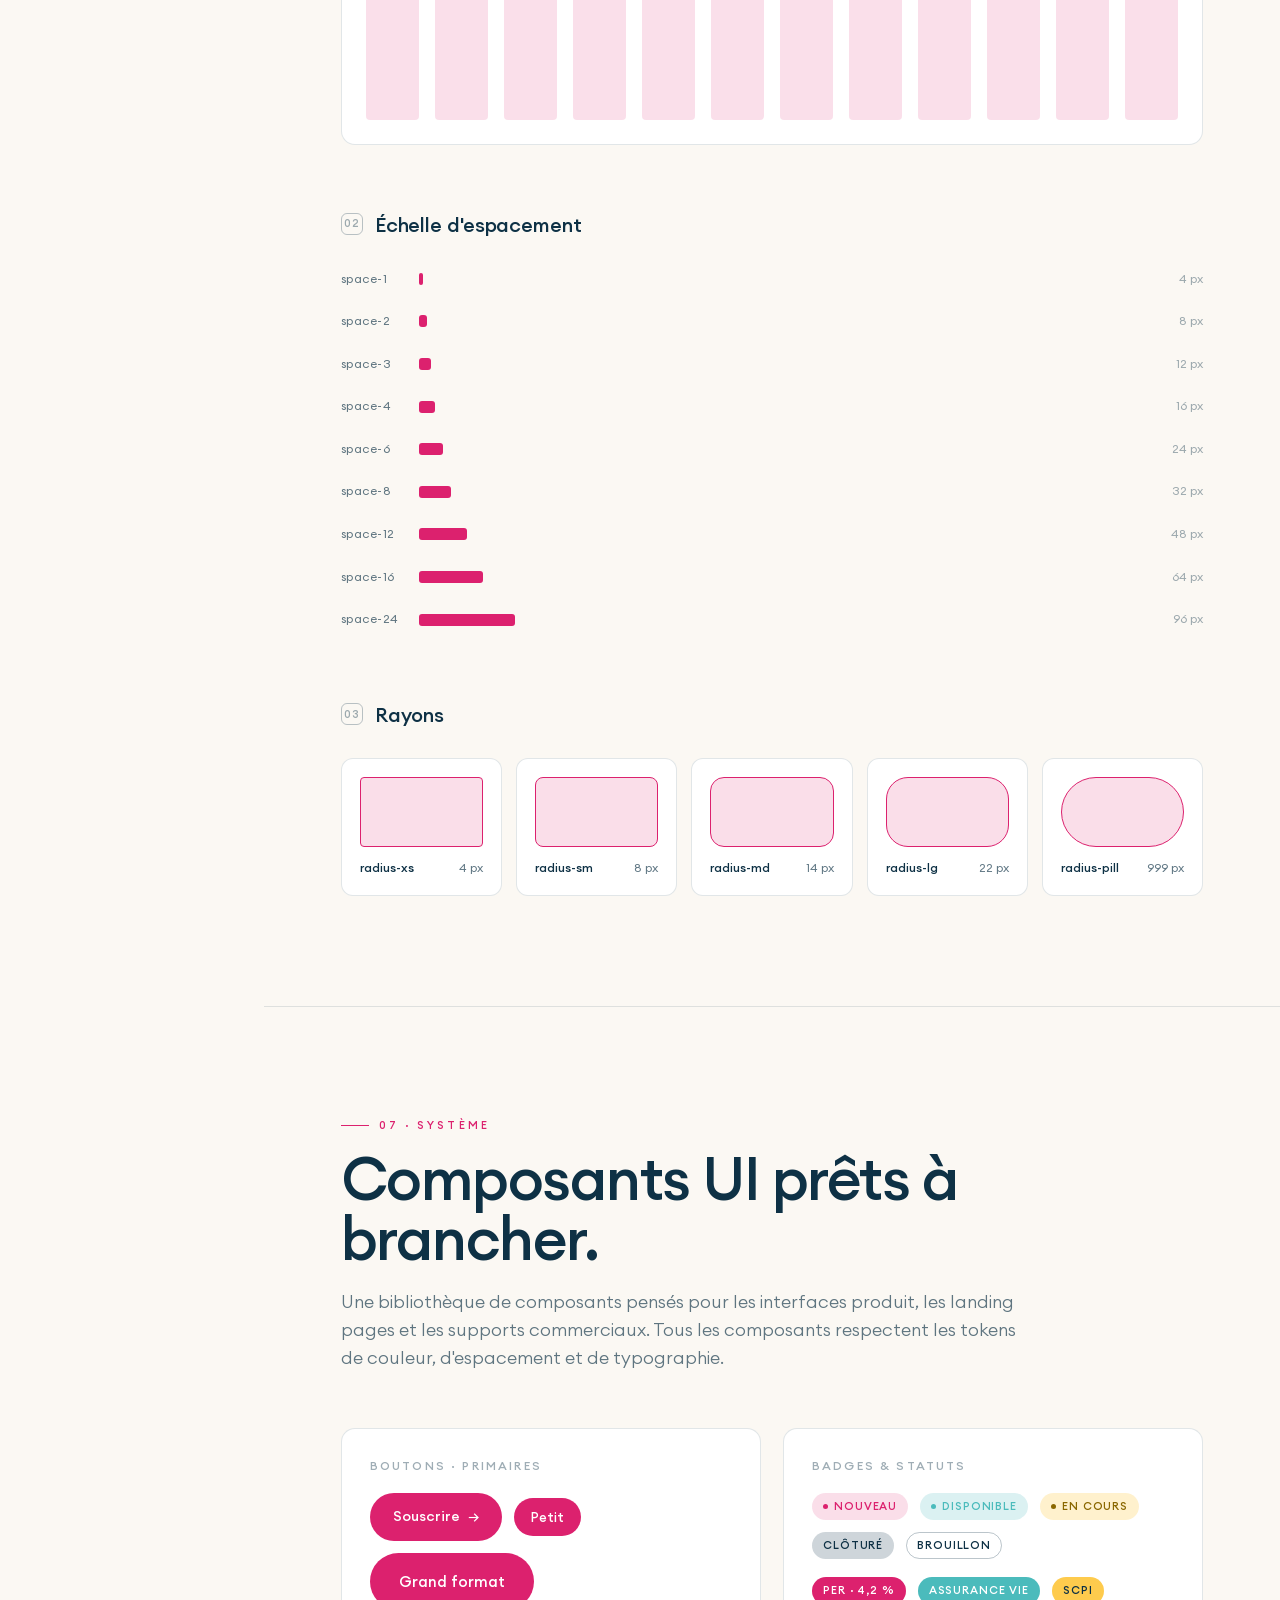
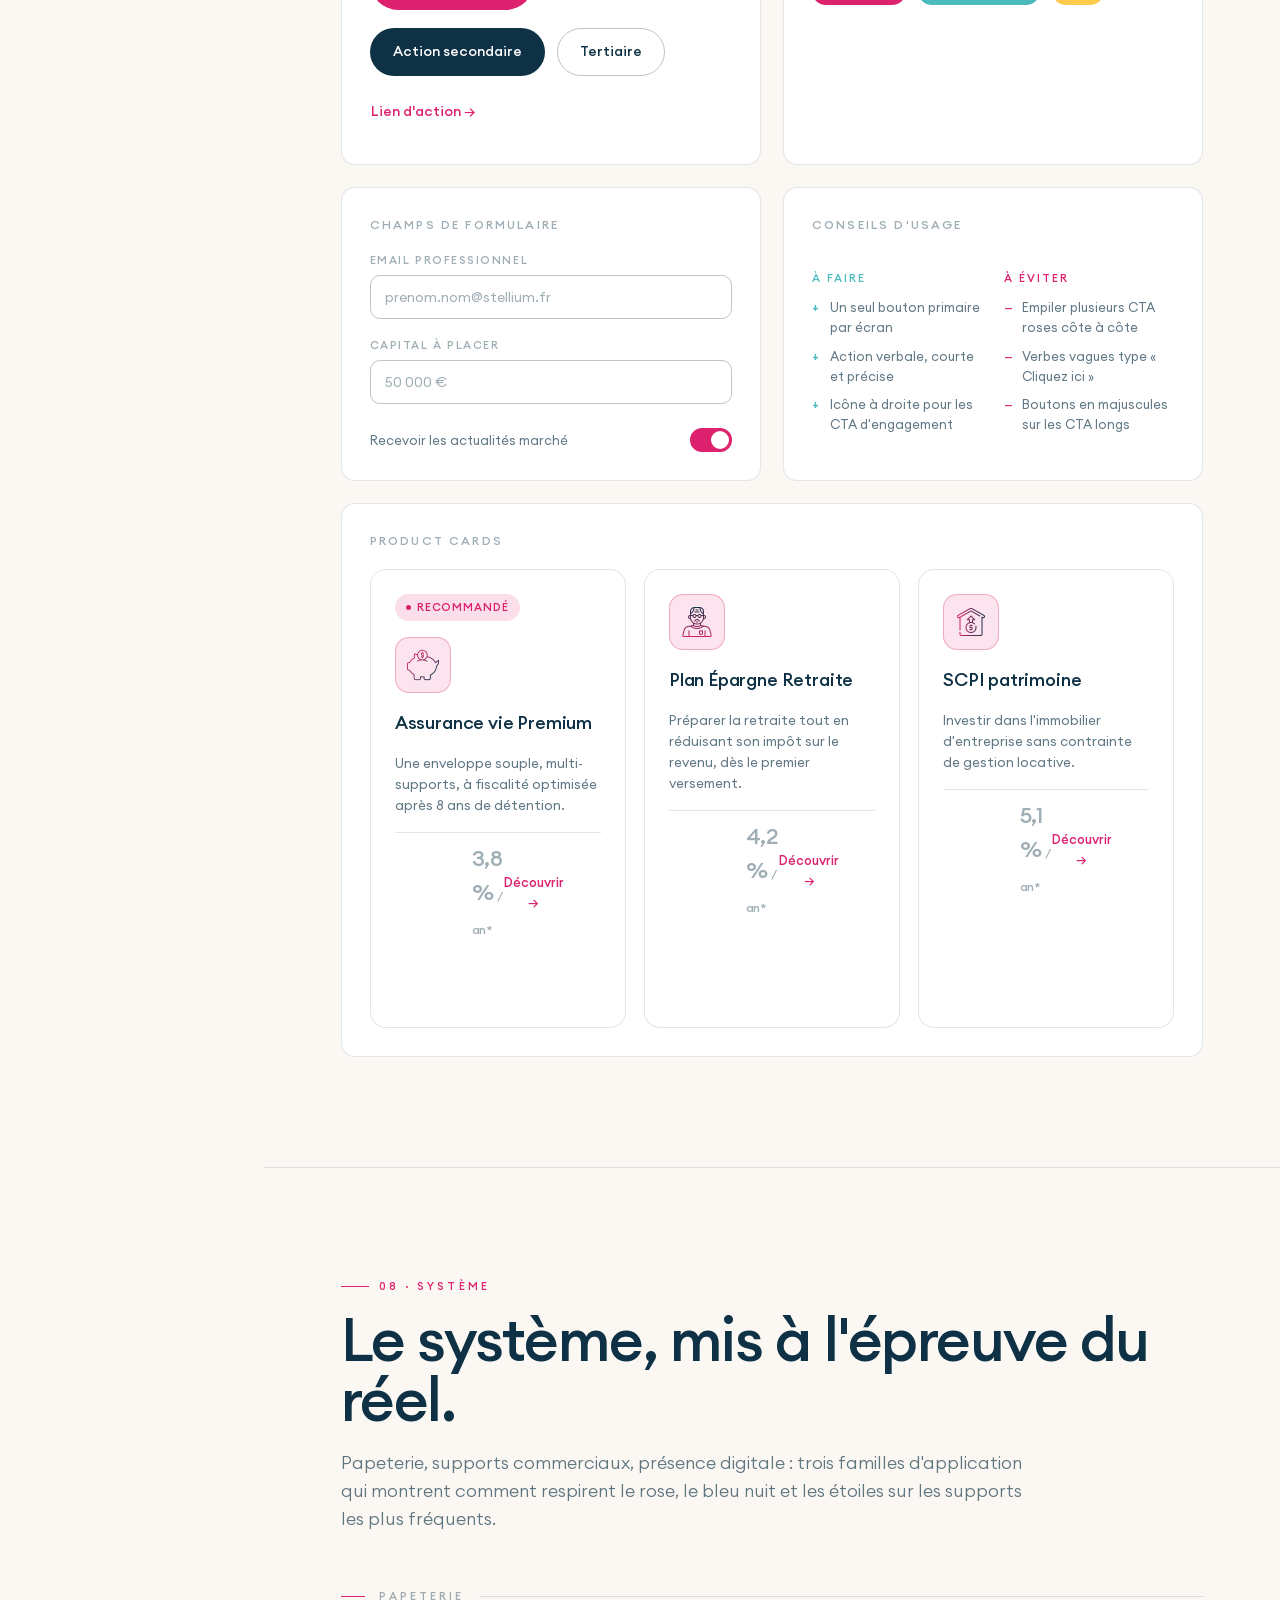
==== commit 62965fd3: "Retire la carte de visite et passe les signatures email en Euclid Circular A - Supprime la section "" ====
--- a/index.html
+++ b/index.html
@@ -861,51 +861,14 @@
       <div class="subgroup-label">Papeterie</div>
 
       <div class="app-grid" style="grid-template-columns: 1fr;">
-        <!-- Business cards -->
-        <div class="app-tile">
-          <div class="stat-stage">
-            <div class="bizcards">
-              <div class="bizcard recto">
-                <div class="row-top">
-                  <img class="logo-mini" src="assets/logo-stellium-placement.png" alt="Stellium">
-                  <svg class="corner-stars" viewBox="0 0 200 160"><use href="#cluster"/></svg>
-                </div>
-                <div>
-                  <p class="name">Camille Dubois</p>
-                  <p class="role">Conseillère patrimoniale</p>
-                  <div class="divider"></div>
-                  <div class="contact">
-                    <b>+33 1 84 88 32 04</b><br>
-                    camille.dubois@stellium.fr<br>
-                    12 rue de la Paix · 75002 Paris
-                  </div>
-                </div>
-              </div>
-              <div class="bizcard verso">
-                <div class="verso-wrap">
-                  <svg class="stars" style="color:#fff" viewBox="0 0 200 160"><use href="#cluster-mono"/></svg>
-                  <div style="text-align:center">
-                    <div class="verso-word">stellium</div>
-                    <div class="verso-tag">Placement</div>
-                  </div>
-                </div>
-              </div>
-            </div>
-          </div>
-          <div class="caption">
-            <span class="t">Carte de visite · recto / verso</span>
-            <span class="s">85 × 55 mm</span>
-          </div>
-        </div>
-
         <!-- Email signature with photo -->
         <div class="app-tile">
           <div class="letterhead-stage" style="display:grid;place-items:center;">
             <div style="background:#ffffff;border-radius:12px;padding:30px 34px;box-shadow:0 30px 60px -30px rgba(7,18,28,.5);">
-              <table cellpadding="0" cellspacing="0" border="0" style="font-family:Arial,Helvetica,sans-serif;border-collapse:collapse;">
+              <table cellpadding="0" cellspacing="0" border="0" style="font-family:'Euclid Circular A',Arial,Helvetica,sans-serif;border-collapse:collapse;">
                 <tbody><tr style="vertical-align:middle;">
                   <td style="padding-right:16px;vertical-align:middle;">
-                    <div style="width:72px;height:90px;border-radius:10px;background:#0E3145;color:#ffffff;font-family:Arial,sans-serif;font-size:26px;font-weight:bold;text-align:center;line-height:90px;">CD</div>
+                    <div style="width:72px;height:90px;border-radius:10px;background:#0E3145;color:#ffffff;font-family:'Euclid Circular A',Arial,sans-serif;font-size:26px;font-weight:bold;text-align:center;line-height:90px;">CD</div>
                   </td>
                   <td style="padding:0;width:3px;"><div style="width:3px;height:90px;background:linear-gradient(180deg,#ffffff,#DC216E);"></div></td>
                   <td style="padding-left:16px;vertical-align:middle;">
@@ -1262,7 +1225,7 @@
       if(v.photoUrl){
         leftCell = `<td style="padding-right:16px;vertical-align:middle;"><img src="${esc(v.photoUrl)}" width="72" height="90" alt="${esc(v.name)}" style="display:block;width:72px;height:90px;border-radius:10px;object-fit:cover;" /></td>`;
       } else {
-        leftCell = `<td style="padding-right:16px;vertical-align:middle;"><div style="width:72px;height:90px;border-radius:10px;background:#0E3145;color:#ffffff;font-family:Arial,sans-serif;font-size:26px;font-weight:bold;text-align:center;line-height:90px;">${esc(initials(v.name))}</div></td>`;
+        leftCell = `<td style="padding-right:16px;vertical-align:middle;"><div style="width:72px;height:90px;border-radius:10px;background:#0E3145;color:#ffffff;font-family:'Euclid Circular A',Arial,sans-serif;font-size:26px;font-weight:bold;text-align:center;line-height:90px;">${esc(initials(v.name))}</div></td>`;
       }
       rightCell = `<td style="padding-left:22px;vertical-align:middle;"><img src="${stars}" width="54" height="42" alt="Stellium" style="display:block;" /></td>`;
     } else {
@@ -1271,7 +1234,7 @@
     const gradCell = grad
       ? `<td style="padding:0;width:3px;"><img src="${grad}" width="3" height="90" alt="" style="display:block;" /></td>`
       : `<td style="padding:0;width:3px;"><div style="width:3px;height:90px;background:linear-gradient(180deg,#ffffff,#DC216E);"></div></td>`;
-    return `<table cellpadding="0" cellspacing="0" border="0" style="font-family:Arial,sans-serif;border-collapse:collapse;">
+    return `<table cellpadding="0" cellspacing="0" border="0" style="font-family:'Euclid Circular A',Arial,sans-serif;border-collapse:collapse;">
   <tr valign="middle">
     ${leftCell}
     ${gradCell}
--- a/styles.css
+++ b/styles.css
@@ -287,9 +287,9 @@
 .hero .meta span.dot { width: 4px; height: 4px; border-radius: 999px; background: currentColor; opacity: .4; }
 .hero h1 {
   font-family: 'Euclid Circular A';
-  font-size: clamp(56px, 9vw, 132px);
-  line-height: 0.92;
-  letter-spacing: -0.04em;
+  font-size: clamp(40px, 5.5vw, 76px);
+  line-height: 0.98;
+  letter-spacing: -0.03em;
   font-weight: 500;
   margin: 0 0 28px;
   max-width: 16ch;
@@ -1177,115 +1177,6 @@
   content: ""; flex: 1; height: 1px; background: var(--line);
 }
 
-/* Stationery shared stage */
-.stat-stage {
-  position: relative;
-  min-height: 420px;
-  display: grid;
-  place-items: center;
-  padding: 50px;
-  background:
-    radial-gradient(700px 360px at 50% 80%, color-mix(in oklab, var(--accent) 8%, transparent), transparent 60%),
-    var(--surface-2);
-  overflow: hidden;
-}
-.stat-stage.dark {
-  background:
-    radial-gradient(700px 360px at 50% 80%, color-mix(in oklab, var(--sp-pink) 28%, transparent), transparent 60%),
-    var(--sp-navy);
-}
-
-/* Business cards — recto / verso */
-.bizcards {
-  position: relative;
-  display: grid;
-  grid-template-columns: auto auto;
-  gap: 28px;
-  perspective: 1400px;
-}
-.bizcard {
-  width: 330px;
-  aspect-ratio: 1.586 / 1;
-  border-radius: 4px;
-  box-shadow:
-    0 1px 0 rgba(255,255,255,0.4) inset,
-    0 30px 60px -28px rgba(7,18,28,.55),
-    0 12px 24px -16px rgba(7,18,28,.4);
-  position: relative;
-  overflow: hidden;
-  font-family: 'Euclid Circular A', sans-serif;
-}
-.bizcard.recto {
-  background: var(--sp-paper);
-  color: var(--sp-navy);
-  padding: 28px 28px;
-  display: flex; flex-direction: column; justify-content: space-between;
-  transform: rotate(-2deg);
-}
-.bizcard.recto .row-top {
-  display: flex; justify-content: space-between; align-items: flex-start;
-}
-.bizcard.recto .logo-mini { width: 90px; }
-.bizcard.recto .corner-stars { width: 38px; opacity: 0.9; }
-.bizcard.recto .name {
-  font-size: 18px;
-  font-weight: 500;
-  letter-spacing: -0.015em;
-  line-height: 1.05;
-  margin: 0;
-}
-.bizcard.recto .role {
-  font-size: 9.5px;
-  letter-spacing: 0.26em;
-  text-transform: uppercase;
-  color: var(--sp-pink);
-  font-weight: 500;
-  margin-top: 4px;
-}
-.bizcard.recto .divider {
-  height: 1px; background: rgba(14,49,69,0.12);
-  margin: 14px 0 10px;
-}
-.bizcard.recto .contact {
-  font-size: 9.5px;
-  color: var(--sp-slate);
-  line-height: 1.7;
-  font-feature-settings: "tnum";
-}
-.bizcard.recto .contact b { color: var(--sp-navy); font-weight: 500; }
-
-.bizcard.verso {
-  background: var(--sp-pink);
-  color: #fff;
-  display: grid; place-items: center;
-  transform: rotate(3deg) translateY(20px);
-  position: relative;
-}
-.bizcard.verso::before {
-  content: "";
-  position: absolute; inset: 14px;
-  border: 1px solid rgba(255,255,255,0.22);
-  border-radius: 2px;
-  pointer-events: none;
-}
-.bizcard.verso .verso-wrap {
-  display: flex; flex-direction: column; align-items: center; gap: 18px;
-}
-.bizcard.verso .stars { width: 80px; }
-.bizcard.verso .verso-word {
-  font-size: 28px;
-  font-weight: 500;
-  letter-spacing: -0.02em;
-  line-height: 1;
-}
-.bizcard.verso .verso-tag {
-  font-size: 8.5px;
-  letter-spacing: 0.36em;
-  text-transform: uppercase;
-  color: rgba(255,255,255,0.78);
-  font-weight: 500;
-}
-
 /* Letterhead */
 .letterhead-stage {
   background: var(--surface-2);
